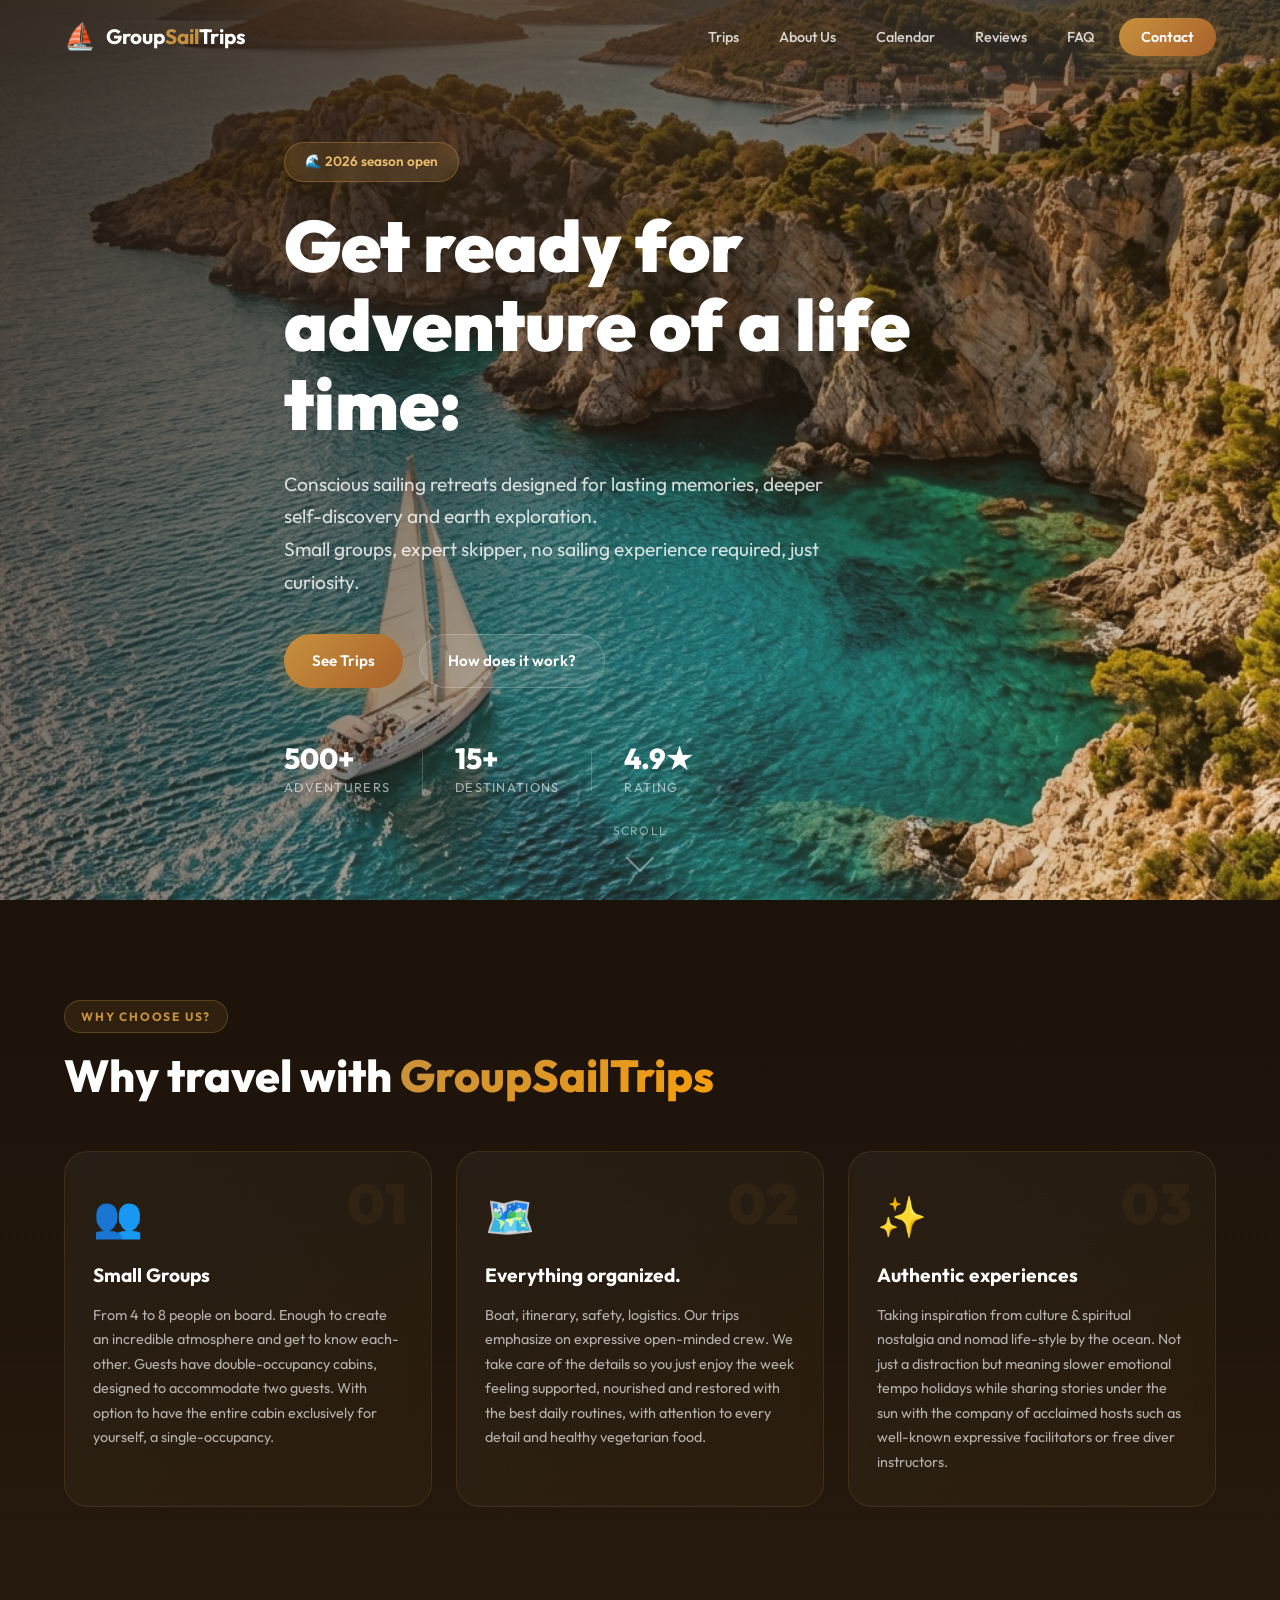
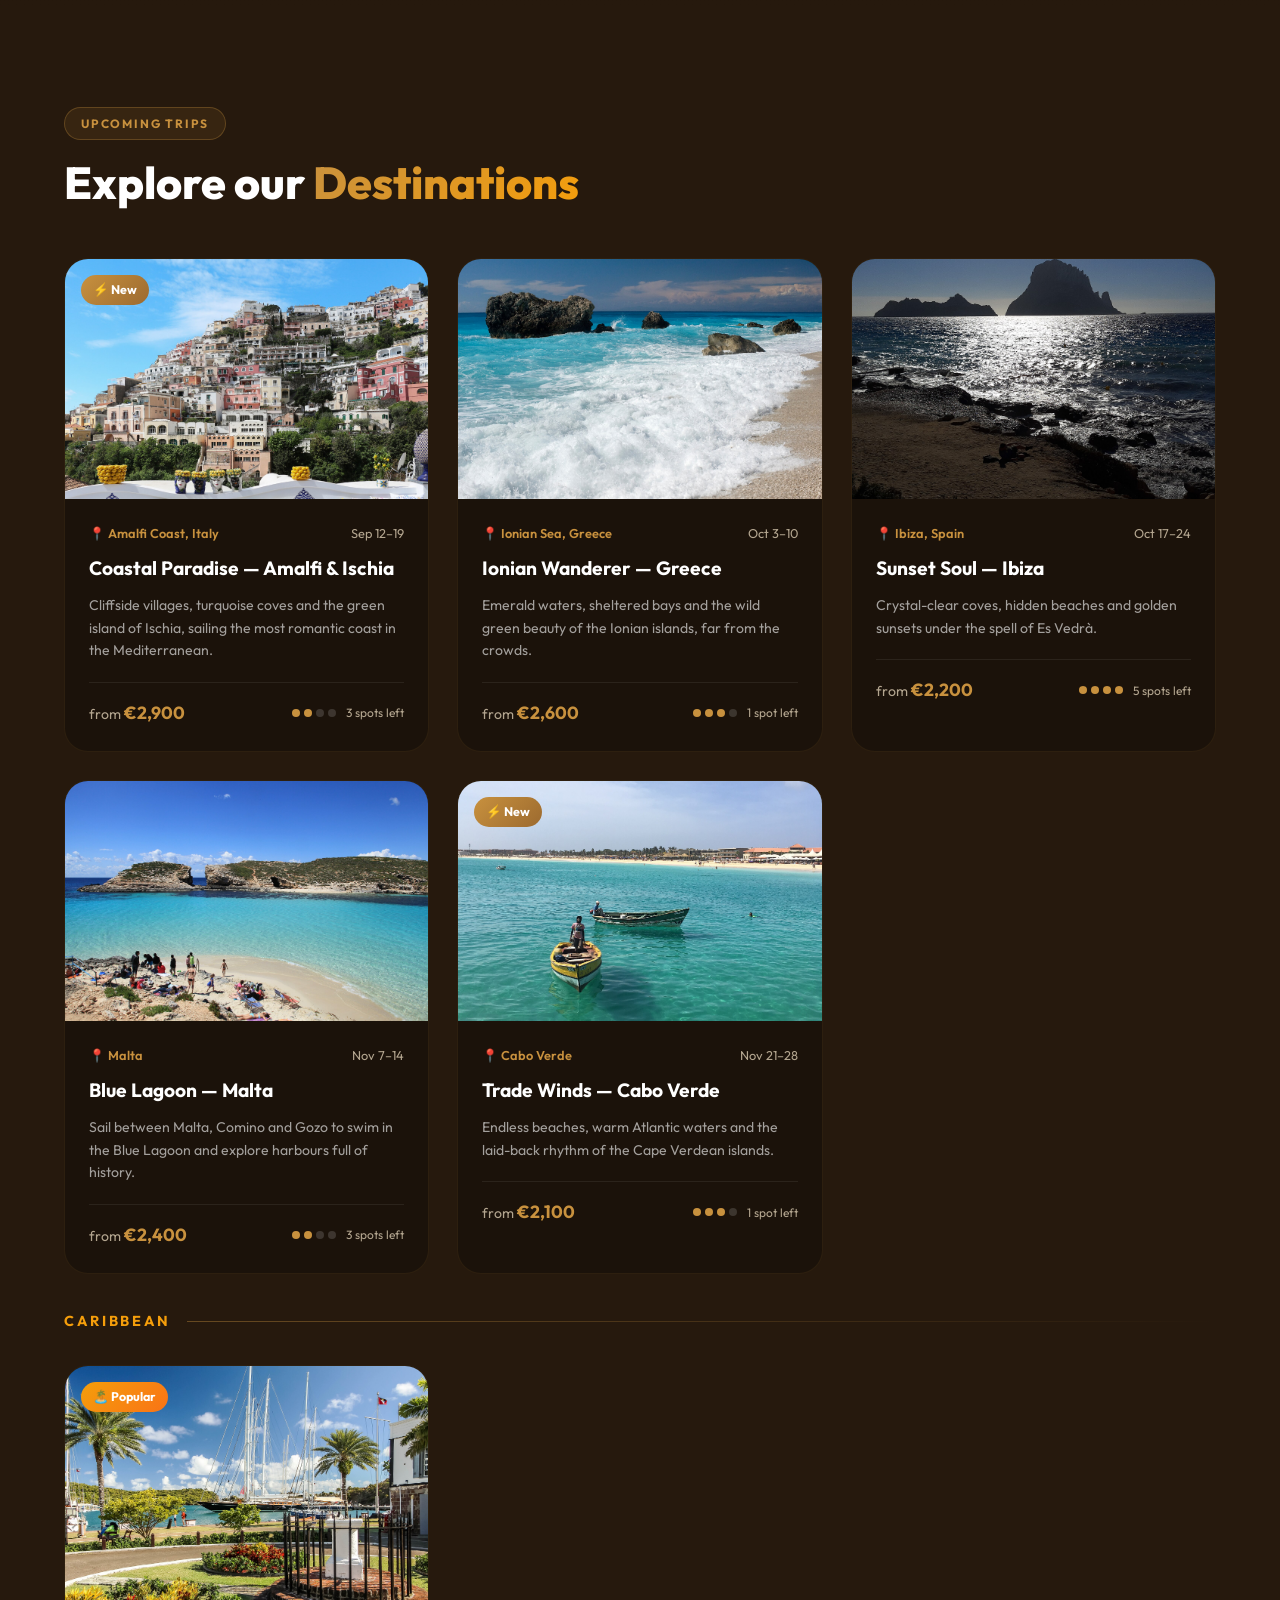
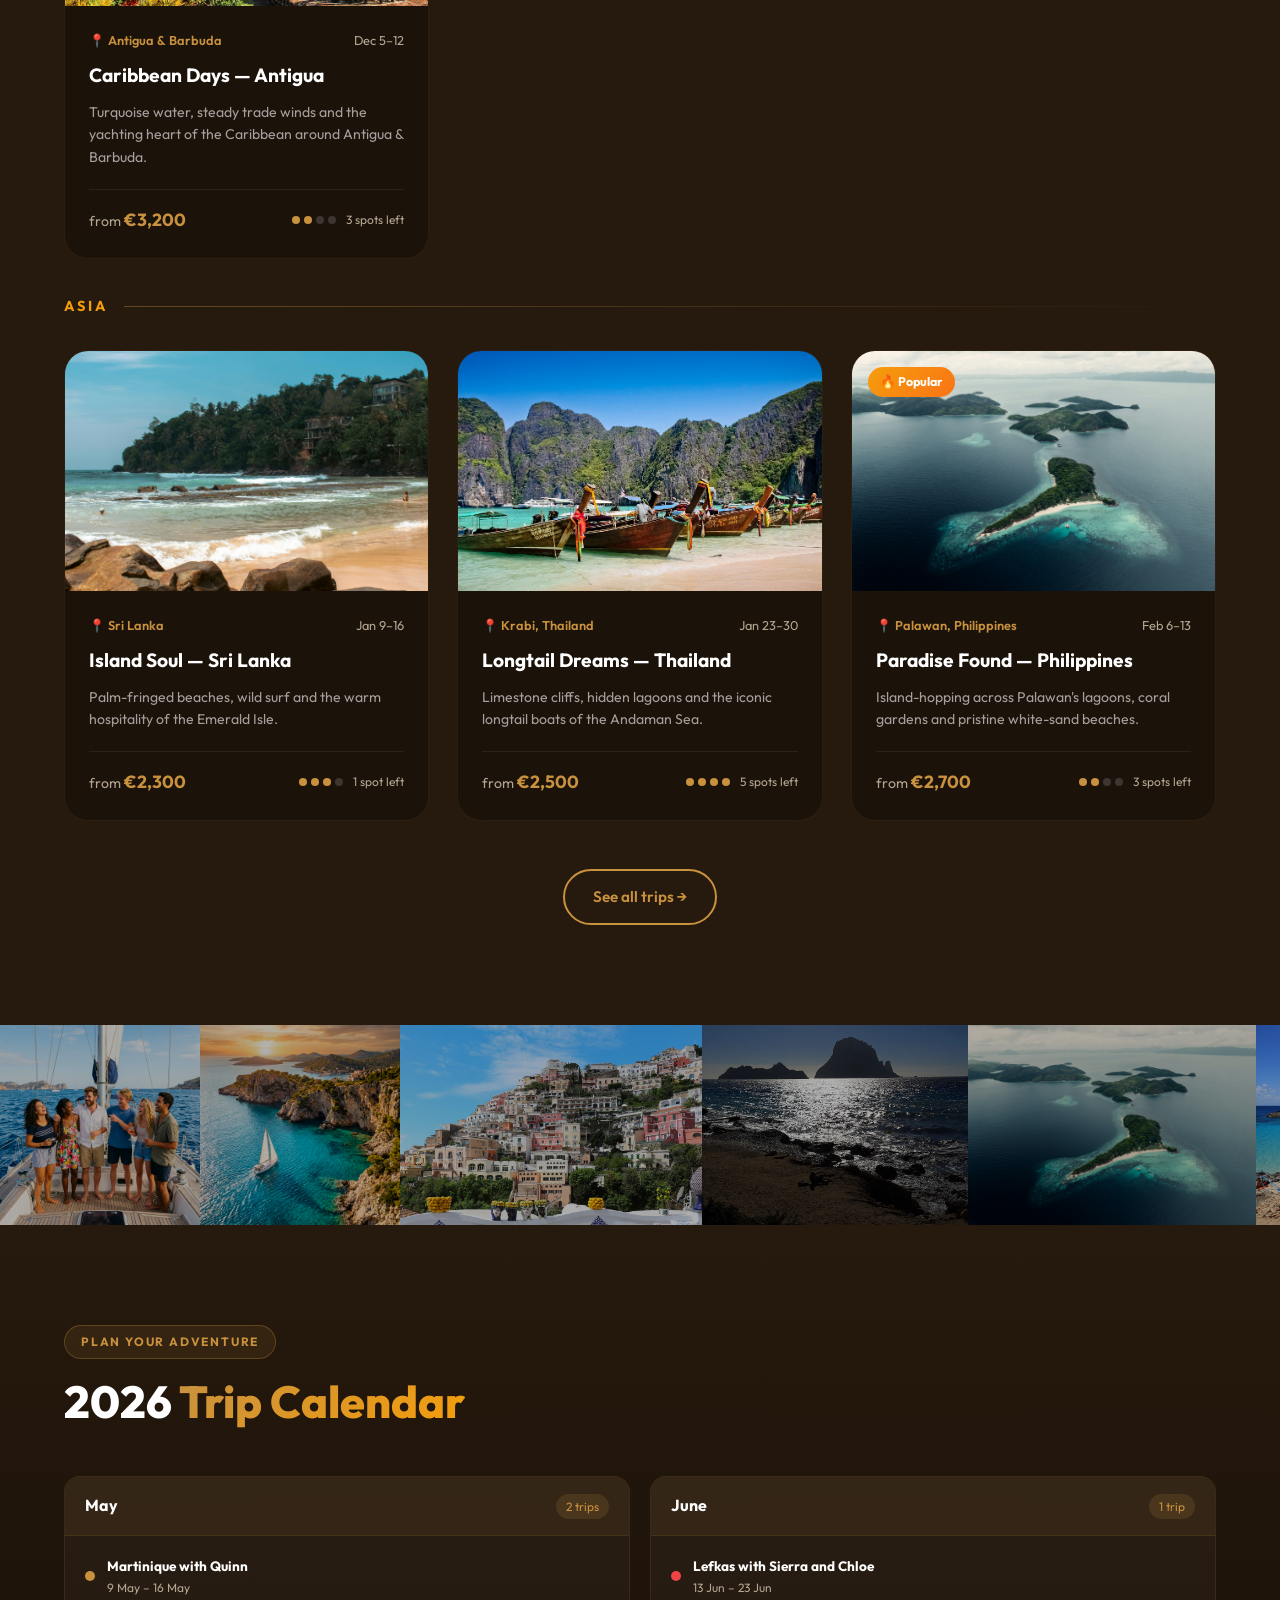
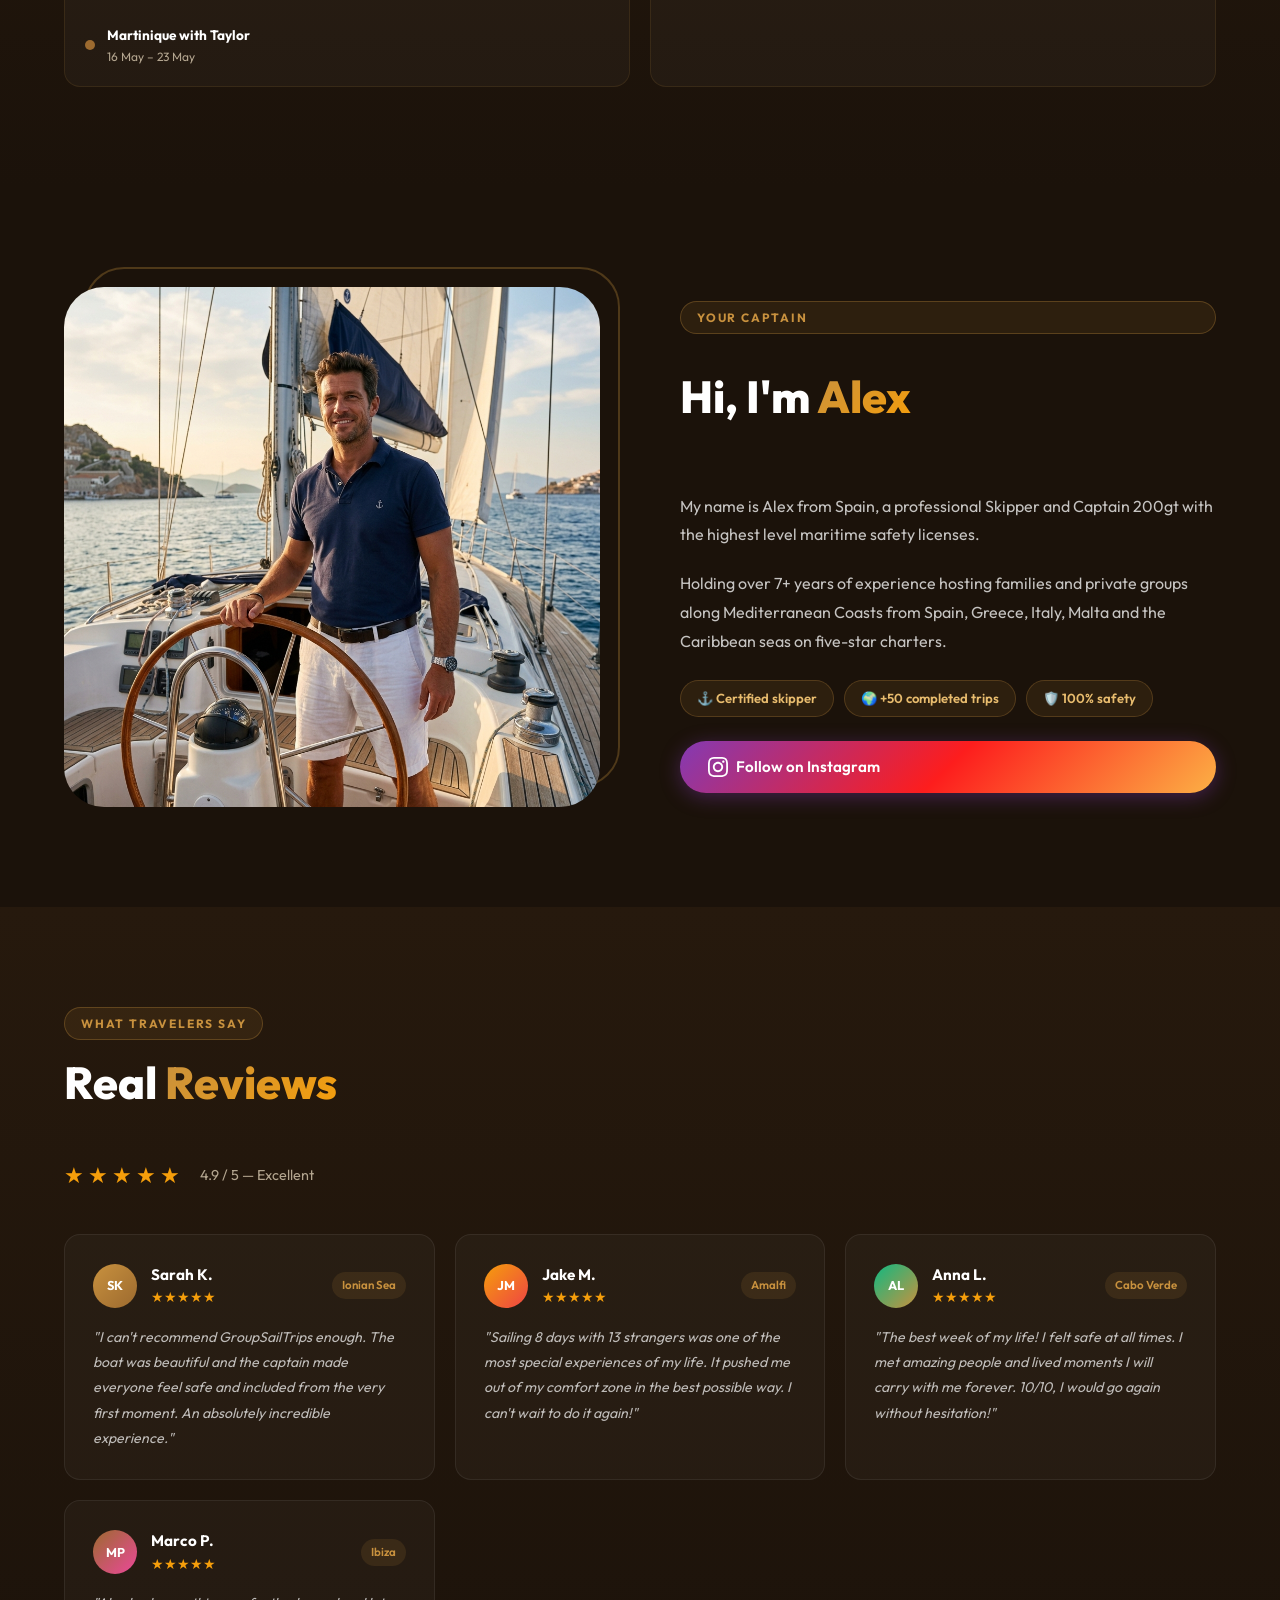
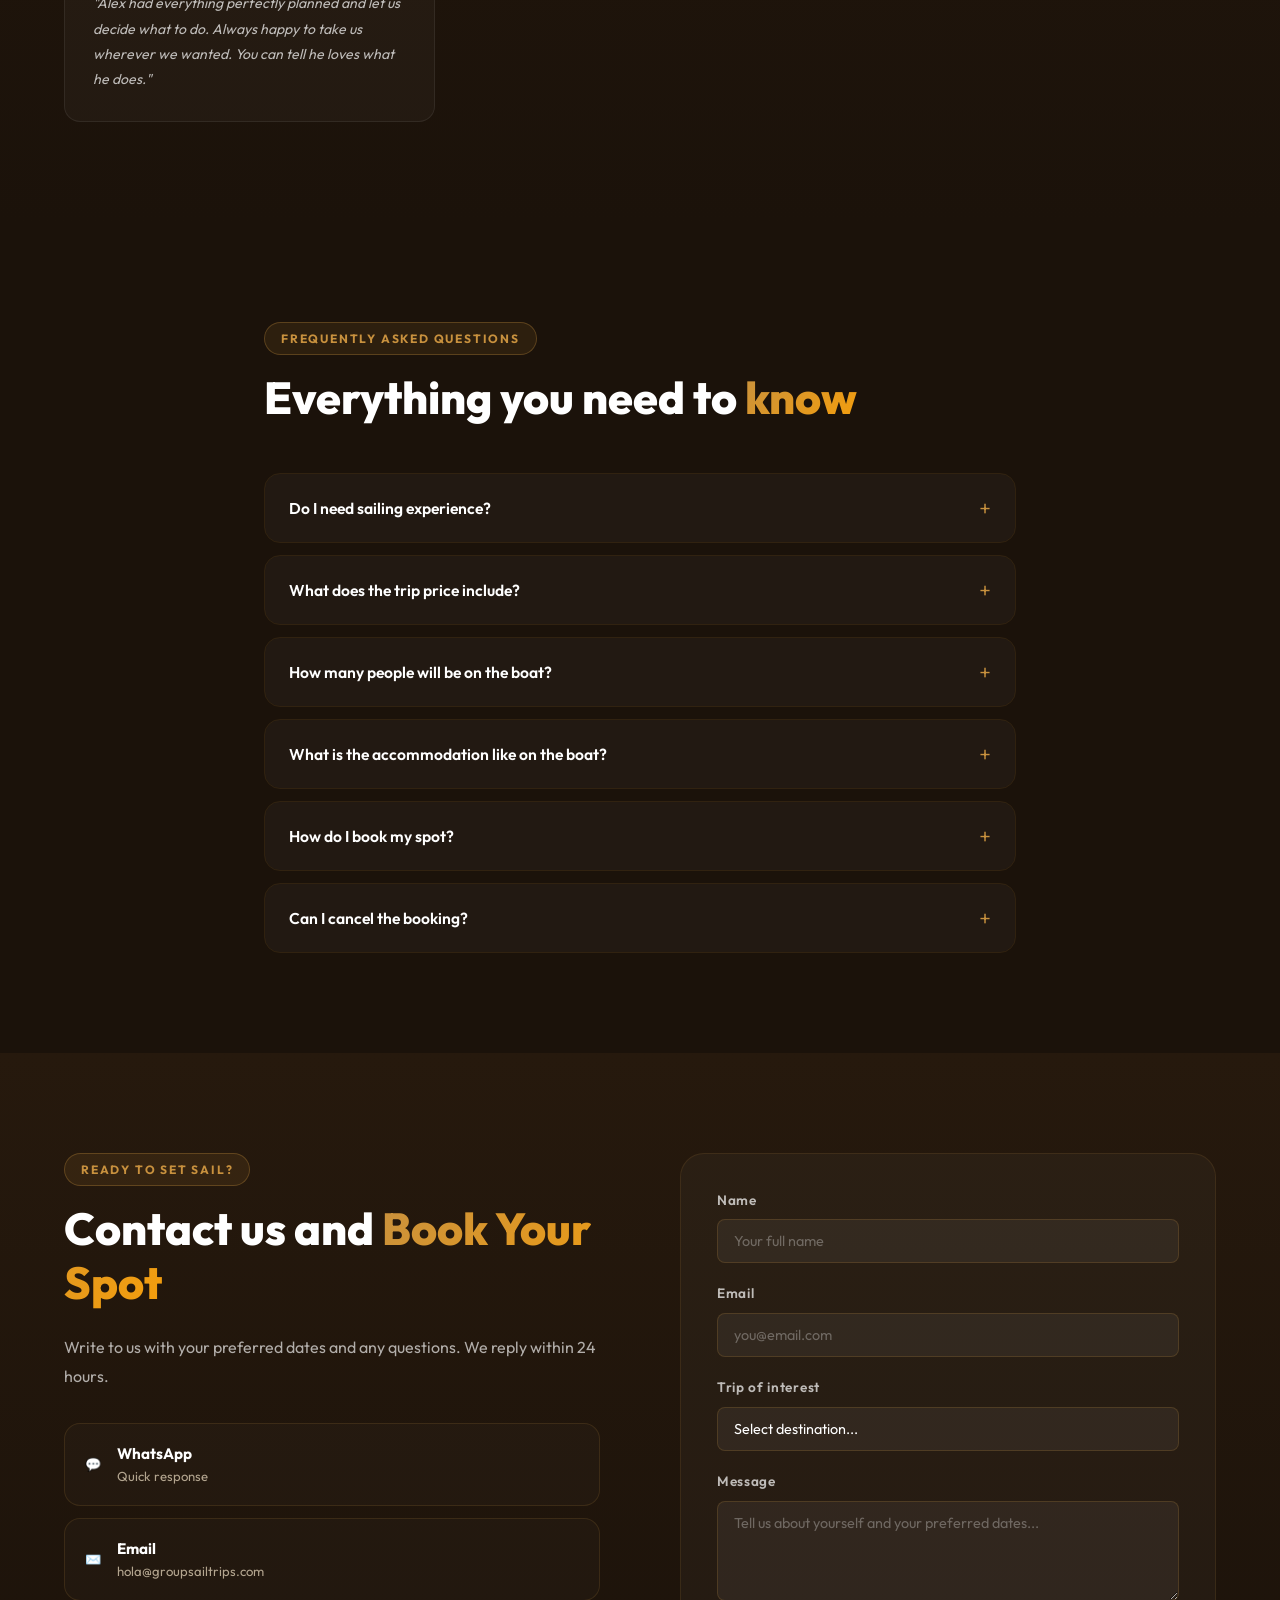
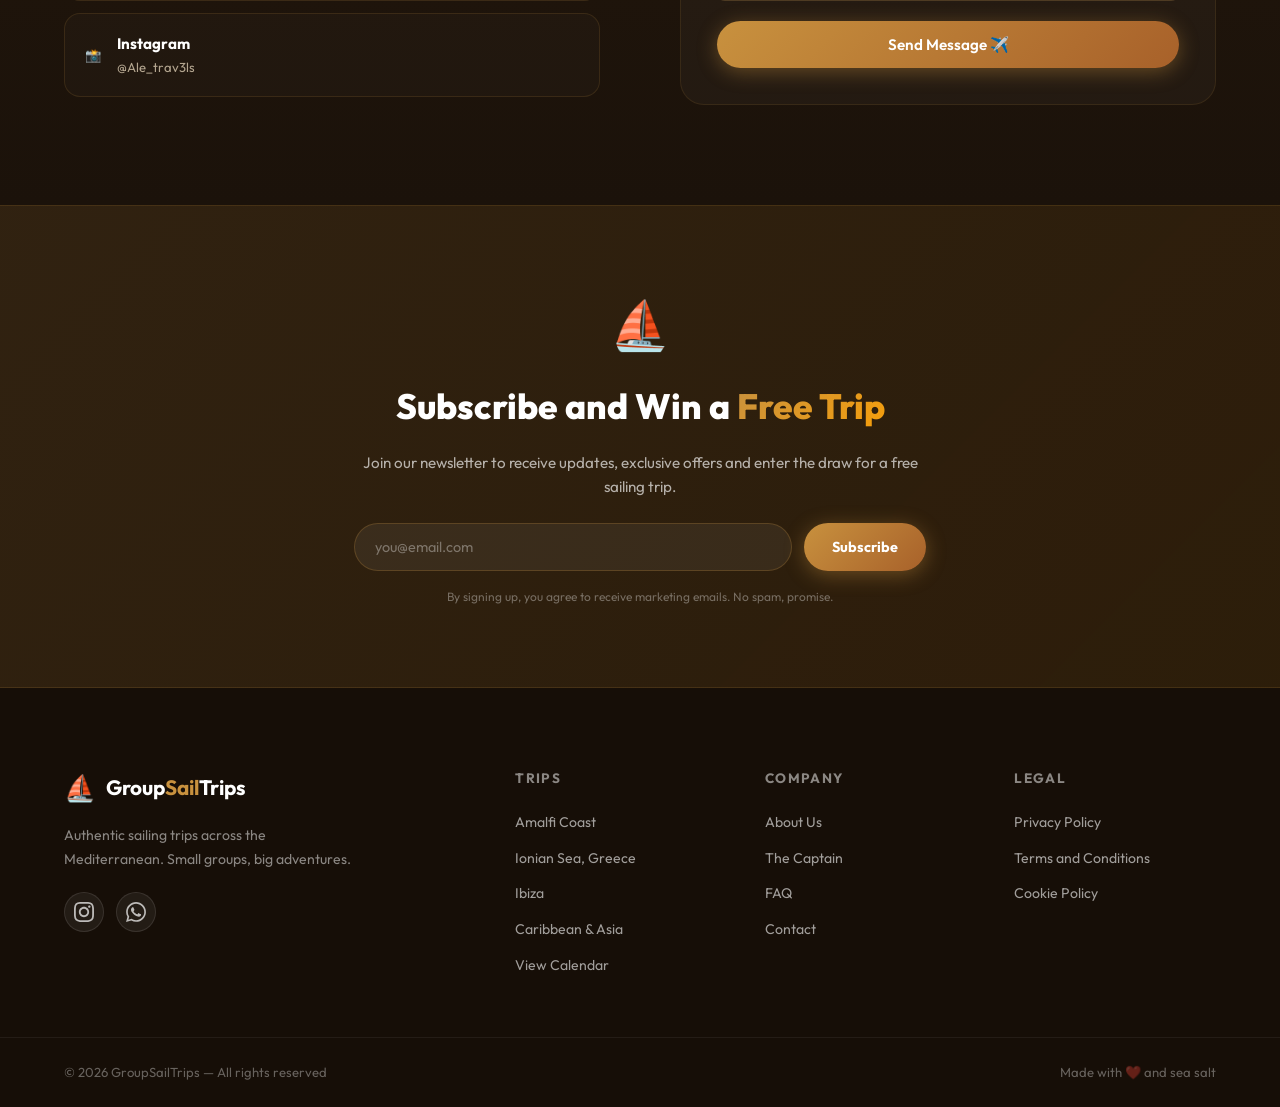
==== index.html @ c5bd8f36 "Mejoras responsive para movil y links de Instagram" ====
<!DOCTYPE html>
<html lang="en">
<head>
  <meta charset="UTF-8" />
  <meta name="viewport" content="width=device-width, initial-scale=1.0" />
  <title>GroupSailTrips — The Adventure of a Lifetime on a Sailboat</title>
  <meta name="description" content="Group sailing trips around the Mediterranean, the Caribbean and Asia. Small groups, authentic experiences, expert captain." />
  <link rel="preconnect" href="https://fonts.googleapis.com" />
  <link rel="preconnect" href="https://fonts.gstatic.com" crossorigin />
  <link href="https://fonts.googleapis.com/css2?family=Outfit:wght@300;400;500;600;700;800;900&family=Playfair+Display:ital,wght@0,400;0,700;1,400&display=swap" rel="stylesheet" />
  <link rel="stylesheet" href="styles.css" />
</head>
<body>

  <!-- =========== NAVBAR =========== -->
  <nav class="navbar" id="navbar">
    <div class="nav-container">
      <a href="#" class="nav-logo" id="nav-logo-link">
        <span class="logo-icon">⛵</span>
        <span class="logo-text">Group<strong>Sail</strong>Trips</span>
      </a>
      <ul class="nav-links" id="nav-links">
        <li><a href="#trips" class="nav-link">Trips</a></li>
        <li><a href="#about" class="nav-link">About Us</a></li>
        <li><a href="#calendar" class="nav-link">Calendar</a></li>
        <li><a href="#reviews" class="nav-link">Reviews</a></li>
        <li><a href="#faq" class="nav-link">FAQ</a></li>
        <li><a href="#contact" class="nav-cta">Contact</a></li>
      </ul>
      <button class="burger-btn" id="burger-btn" aria-label="Menu">
        <span></span><span></span><span></span>
      </button>
    </div>
  </nav>

  <!-- =========== HERO =========== -->
  <section class="hero" id="hero">
    <div class="hero-bg">
      <img src="images/hero_sailing.png" alt="Sailboat in the Mediterranean" class="hero-img" id="hero-img" />
      <div class="hero-overlay"></div>
    </div>
    <div class="hero-content">
      <div class="hero-badge">🌊 2026 season open</div>
      <h1 class="hero-title">
        Get ready for adventure of a life time:
      </h1>
      <p class="hero-subtitle">Conscious sailing retreats designed for lasting memories, deeper self-discovery and earth exploration.
        <br/>
        Small groups, expert skipper, no sailing experience required, just curiosity.</p>
      <div class="hero-actions">
        <a href="#trips" class="btn btn-primary" id="hero-cta-trips">See Trips</a>
        <a href="#about" class="btn btn-ghost" id="hero-cta-about">How does it work?</a>
      </div>
      <div class="hero-stats">
        <div class="hero-stat">
          <span class="stat-number">500+</span>
          <span class="stat-label">Adventurers</span>
        </div>
        <div class="hero-stat-divider"></div>
        <div class="hero-stat">
          <span class="stat-number">15+</span>
          <span class="stat-label">Destinations</span>
        </div>
        <div class="hero-stat-divider"></div>
        <div class="hero-stat">
          <span class="stat-number">4.9★</span>
          <span class="stat-label">Rating</span>
        </div>
      </div>
    </div>
    <div class="hero-scroll-hint">
      <span>Scroll</span>
      <div class="scroll-arrow"></div>
    </div>
  </section>

  <!-- =========== WHY US =========== -->
  <section class="why-us" id="about">
    <div class="container">
      <div class="section-label">Why choose us?</div>
      <h2 class="section-title">Why travel with <span class="highlight">GroupSailTrips</span></h2>
      <div class="features-grid">
        <div class="feature-card" id="feature-small-groups">
          <div class="feature-icon">👥</div>
          <div class="feature-number">01</div>
          <h3 class="feature-title">Small Groups</h3>
          <p class="feature-desc">From 4 to 8 people on board. Enough to create an incredible atmosphere and get to know each-other. Guests have double-occupancy cabins, designed to accommodate two guests. With option to have the entire cabin exclusively for yourself, a single-occupancy.</p>
        </div>
        <div class="feature-card" id="feature-organized">
          <div class="feature-icon">🗺️</div>
          <div class="feature-number">02</div>
          <h3 class="feature-title">Everything organized.</h3>
          <p class="feature-desc">Boat, itinerary, safety, logistics. Our trips emphasize on expressive open-minded crew. We take care of the details so you just enjoy the week feeling supported, nourished and restored with the best daily routines, with attention to every detail and healthy vegetarian food.</p>
        </div>
        <div class="feature-card" id="feature-authentic">
          <div class="feature-icon">✨</div>
          <div class="feature-number">03</div>
          <h3 class="feature-title">Authentic experiences</h3>
          <p class="feature-desc">Taking inspiration from culture &amp; spiritual nostalgia and nomad life-style by the ocean. Not just a distraction but meaning slower emotional tempo holidays while sharing stories under the sun with the company of acclaimed hosts such as well-known expressive facilitators or free diver instructors.</p>
        </div>
      </div>
    </div>
  </section>

  <!-- =========== TRIPS =========== -->
  <section class="trips-section" id="trips">
    <div class="container">
      <div class="section-label">Upcoming Trips</div>
      <h2 class="section-title">Explore our <span class="highlight">Destinations</span></h2>
      <div class="trips-grid">

        <div class="trip-card" id="trip-amalfi">
          <div class="trip-card-img-wrap">
            <img src="images/amalfi.png" alt="Amalfi Coast, Italy" class="trip-card-img" />
            <div class="trip-badge badge-new">⚡ New</div>
            <div class="trip-overlay">
              <a href="#contact" class="btn btn-primary btn-sm">Book</a>
            </div>
          </div>
          <div class="trip-card-body">
            <div class="trip-meta">
              <span class="trip-location">📍 Amalfi Coast, Italy</span>
              <span class="trip-date">Sep 12–19</span>
            </div>
            <h3 class="trip-title">Coastal Paradise — Amalfi &amp; Ischia</h3>
            <p class="trip-desc">Cliffside villages, turquoise coves and the green island of Ischia, sailing the most romantic coast in the Mediterranean.</p>
            <div class="trip-footer">
              <span class="trip-price">from <strong>€2,900</strong></span>
              <div class="trip-spots">
                <span class="spots-dot"></span>
                <span class="spots-dot"></span>
                <span class="spots-dot empty"></span>
                <span class="spots-dot empty"></span>
                <span class="spots-text">3 spots left</span>
              </div>
            </div>
          </div>
        </div>

        <div class="trip-card" id="trip-ionian">
          <div class="trip-card-img-wrap">
            <img src="images/ionian.png" alt="Ionian Sea, Greece" class="trip-card-img" />
            <div class="trip-overlay">
              <a href="#contact" class="btn btn-primary btn-sm">Book</a>
            </div>
          </div>
          <div class="trip-card-body">
            <div class="trip-meta">
              <span class="trip-location">📍 Ionian Sea, Greece</span>
              <span class="trip-date">Oct 3–10</span>
            </div>
            <h3 class="trip-title">Ionian Wanderer — Greece</h3>
            <p class="trip-desc">Emerald waters, sheltered bays and the wild green beauty of the Ionian islands, far from the crowds.</p>
            <div class="trip-footer">
              <span class="trip-price">from <strong>€2,600</strong></span>
              <div class="trip-spots">
                <span class="spots-dot"></span>
                <span class="spots-dot"></span>
                <span class="spots-dot"></span>
                <span class="spots-dot empty"></span>
                <span class="spots-text">1 spot left</span>
              </div>
            </div>
          </div>
        </div>

        <div class="trip-card" id="trip-ibiza">
          <div class="trip-card-img-wrap">
            <img src="images/ibiza.png" alt="Ibiza, Spain" class="trip-card-img" />
            <div class="trip-overlay">
              <a href="#contact" class="btn btn-primary btn-sm">Book</a>
            </div>
          </div>
          <div class="trip-card-body">
            <div class="trip-meta">
              <span class="trip-location">📍 Ibiza, Spain</span>
              <span class="trip-date">Oct 17–24</span>
            </div>
            <h3 class="trip-title">Sunset Soul — Ibiza</h3>
            <p class="trip-desc">Crystal-clear coves, hidden beaches and golden sunsets under the spell of Es Vedrà.</p>
            <div class="trip-footer">
              <span class="trip-price">from <strong>€2,200</strong></span>
              <div class="trip-spots">
                <span class="spots-dot"></span>
                <span class="spots-dot"></span>
                <span class="spots-dot"></span>
                <span class="spots-dot"></span>
                <span class="spots-text">5 spots left</span>
              </div>
            </div>
          </div>
        </div>

        <div class="trip-card" id="trip-malta">
          <div class="trip-card-img-wrap">
            <img src="images/malta.png" alt="Malta" class="trip-card-img" />
            <div class="trip-overlay">
              <a href="#contact" class="btn btn-primary btn-sm">Book</a>
            </div>
          </div>
          <div class="trip-card-body">
            <div class="trip-meta">
              <span class="trip-location">📍 Malta</span>
              <span class="trip-date">Nov 7–14</span>
            </div>
            <h3 class="trip-title">Blue Lagoon — Malta</h3>
            <p class="trip-desc">Sail between Malta, Comino and Gozo to swim in the Blue Lagoon and explore harbours full of history.</p>
            <div class="trip-footer">
              <span class="trip-price">from <strong>€2,400</strong></span>
              <div class="trip-spots">
                <span class="spots-dot"></span>
                <span class="spots-dot"></span>
                <span class="spots-dot empty"></span>
                <span class="spots-dot empty"></span>
                <span class="spots-text">3 spots left</span>
              </div>
            </div>
          </div>
        </div>

        <div class="trip-card" id="trip-caboverde">
          <div class="trip-card-img-wrap">
            <img src="images/caboverde.png" alt="Cabo Verde" class="trip-card-img" />
            <div class="trip-badge badge-new">⚡ New</div>
            <div class="trip-overlay">
              <a href="#contact" class="btn btn-primary btn-sm">Book</a>
            </div>
          </div>
          <div class="trip-card-body">
            <div class="trip-meta">
              <span class="trip-location">📍 Cabo Verde</span>
              <span class="trip-date">Nov 21–28</span>
            </div>
            <h3 class="trip-title">Trade Winds — Cabo Verde</h3>
            <p class="trip-desc">Endless beaches, warm Atlantic waters and the laid-back rhythm of the Cape Verdean islands.</p>
            <div class="trip-footer">
              <span class="trip-price">from <strong>€2,100</strong></span>
              <div class="trip-spots">
                <span class="spots-dot"></span>
                <span class="spots-dot"></span>
                <span class="spots-dot"></span>
                <span class="spots-dot empty"></span>
                <span class="spots-text">1 spot left</span>
              </div>
            </div>
          </div>
        </div>

        <div class="trips-group-title">Caribbean</div>

        <div class="trip-card" id="trip-antigua">
          <div class="trip-card-img-wrap">
            <img src="images/antigua.png" alt="Antigua & Barbuda, Caribbean" class="trip-card-img" />
            <div class="trip-badge">🏝️ Popular</div>
            <div class="trip-overlay">
              <a href="#contact" class="btn btn-primary btn-sm">Book</a>
            </div>
          </div>
          <div class="trip-card-body">
            <div class="trip-meta">
              <span class="trip-location">📍 Antigua &amp; Barbuda</span>
              <span class="trip-date">Dec 5–12</span>
            </div>
            <h3 class="trip-title">Caribbean Days — Antigua</h3>
            <p class="trip-desc">Turquoise water, steady trade winds and the yachting heart of the Caribbean around Antigua &amp; Barbuda.</p>
            <div class="trip-footer">
              <span class="trip-price">from <strong>€3,200</strong></span>
              <div class="trip-spots">
                <span class="spots-dot"></span>
                <span class="spots-dot"></span>
                <span class="spots-dot empty"></span>
                <span class="spots-dot empty"></span>
                <span class="spots-text">3 spots left</span>
              </div>
            </div>
          </div>
        </div>

        <div class="trips-group-title">Asia</div>

        <div class="trip-card" id="trip-srilanka">
          <div class="trip-card-img-wrap">
            <img src="images/srilanka.png" alt="Sri Lanka" class="trip-card-img" />
            <div class="trip-overlay">
              <a href="#contact" class="btn btn-primary btn-sm">Book</a>
            </div>
          </div>
          <div class="trip-card-body">
            <div class="trip-meta">
              <span class="trip-location">📍 Sri Lanka</span>
              <span class="trip-date">Jan 9–16</span>
            </div>
            <h3 class="trip-title">Island Soul — Sri Lanka</h3>
            <p class="trip-desc">Palm-fringed beaches, wild surf and the warm hospitality of the Emerald Isle.</p>
            <div class="trip-footer">
              <span class="trip-price">from <strong>€2,300</strong></span>
              <div class="trip-spots">
                <span class="spots-dot"></span>
                <span class="spots-dot"></span>
                <span class="spots-dot"></span>
                <span class="spots-dot empty"></span>
                <span class="spots-text">1 spot left</span>
              </div>
            </div>
          </div>
        </div>

        <div class="trip-card" id="trip-thailand">
          <div class="trip-card-img-wrap">
            <img src="images/thailand.png" alt="Krabi, Thailand" class="trip-card-img" />
            <div class="trip-overlay">
              <a href="#contact" class="btn btn-primary btn-sm">Book</a>
            </div>
          </div>
          <div class="trip-card-body">
            <div class="trip-meta">
              <span class="trip-location">📍 Krabi, Thailand</span>
              <span class="trip-date">Jan 23–30</span>
            </div>
            <h3 class="trip-title">Longtail Dreams — Thailand</h3>
            <p class="trip-desc">Limestone cliffs, hidden lagoons and the iconic longtail boats of the Andaman Sea.</p>
            <div class="trip-footer">
              <span class="trip-price">from <strong>€2,500</strong></span>
              <div class="trip-spots">
                <span class="spots-dot"></span>
                <span class="spots-dot"></span>
                <span class="spots-dot"></span>
                <span class="spots-dot"></span>
                <span class="spots-text">5 spots left</span>
              </div>
            </div>
          </div>
        </div>

        <div class="trip-card" id="trip-philippines">
          <div class="trip-card-img-wrap">
            <img src="images/philippines.png" alt="Palawan, Philippines" class="trip-card-img" />
            <div class="trip-badge">🔥 Popular</div>
            <div class="trip-overlay">
              <a href="#contact" class="btn btn-primary btn-sm">Book</a>
            </div>
          </div>
          <div class="trip-card-body">
            <div class="trip-meta">
              <span class="trip-location">📍 Palawan, Philippines</span>
              <span class="trip-date">Feb 6–13</span>
            </div>
            <h3 class="trip-title">Paradise Found — Philippines</h3>
            <p class="trip-desc">Island-hopping across Palawan's lagoons, coral gardens and pristine white-sand beaches.</p>
            <div class="trip-footer">
              <span class="trip-price">from <strong>€2,700</strong></span>
              <div class="trip-spots">
                <span class="spots-dot"></span>
                <span class="spots-dot"></span>
                <span class="spots-dot empty"></span>
                <span class="spots-dot empty"></span>
                <span class="spots-text">3 spots left</span>
              </div>
            </div>
          </div>
        </div>

      </div>
      <div class="trips-cta">
        <a href="#calendar" class="btn btn-outline" id="view-all-trips">See all trips →</a>
      </div>
    </div>
  </section>

  <!-- =========== GALLERY STRIP =========== -->
  <div class="gallery-strip">
    <img src="images/group_sailboat.png" alt="Group on a sailboat" />
    <img src="images/hero_sailing.png" alt="Mediterranean sailboat" />
    <img src="images/amalfi.png" alt="Amalfi Coast" />
    <img src="images/ibiza.png" alt="Ibiza" />
    <img src="images/philippines.png" alt="Philippines" />
    <img src="images/malta.png" alt="Malta" />
  </div>

  <!-- =========== CALENDAR =========== -->
  <section class="calendar-section" id="calendar">
    <div class="container">
      <div class="section-label">Plan your adventure</div>
      <h2 class="section-title">2026 <span class="highlight">Trip Calendar</span></h2>
      <div class="calendar-grid">
        <div class="cal-month" id="cal-may">
          <div class="cal-month-header">
            <span class="cal-month-name">May</span>
            <span class="cal-month-count">2 trips</span>
          </div>
          <div class="cal-trips">
            <a href="#contact" class="cal-trip" id="cal-trip-1">
              <span class="cal-dot" style="background:#c8913e"></span>
              <div><strong>Martinique with Quinn</strong><span>9 May – 16 May</span></div>
              <span class="cal-arrow">→</span>
            </a>
            <a href="#contact" class="cal-trip" id="cal-trip-2">
              <span class="cal-dot" style="background:#9c6a2f"></span>
              <div><strong>Martinique with Taylor</strong><span>16 May – 23 May</span></div>
              <span class="cal-arrow">→</span>
            </a>
          </div>
        </div>
        <div class="cal-month" id="cal-june">
          <div class="cal-month-header">
            <span class="cal-month-name">June</span>
            <span class="cal-month-count">1 trip</span>
          </div>
          <div class="cal-trips">
            <a href="#contact" class="cal-trip" id="cal-trip-5">
              <span class="cal-dot" style="background:#ef4444"></span>
              <div><strong>Lefkas with Sierra and Chloe</strong><span>13 Jun – 23 Jun</span></div>
              <span class="cal-arrow">→</span>
            </a>
          </div>
        </div>
      </div>
    </div>
  </section>

  <!-- =========== ABOUT CAPTAIN =========== -->
  <section class="captain-section" id="captain">
    <div class="container">
      <div class="captain-grid">
        <div class="captain-img-wrap">
          <img src="images/captain_photo.png" alt="GroupSailTrips captain" class="captain-img" id="captain-img" />
          <div class="captain-img-decoration"></div>
        </div>
        <div class="captain-content">
          <div class="section-label">Your Captain</div>
          <h2 class="section-title">Hi, I'm <span class="highlight">Alex</span></h2>
          <p class="captain-bio">My name is Alex from Spain, a professional Skipper and Captain 200gt with the highest level maritime safety licenses.</p>
          <p class="captain-bio">Holding over 7+ years of experience hosting families and private groups along Mediterranean Coasts from Spain, Greece, Italy, Malta and the Caribbean seas on five-star charters.</p>
          <div class="captain-badges">
            <span class="badge">⚓ Certified skipper</span>
            <span class="badge">🌍 +50 completed trips</span>
            <span class="badge">🛡️ 100% safety</span>
          </div>
          <a href="https://www.instagram.com/Ale.trav3ls" target="_blank" class="btn btn-social" id="captain-instagram">
            <svg width="20" height="20" viewBox="0 0 24 24" fill="currentColor"><path d="M12 2.163c3.204 0 3.584.012 4.85.07 3.252.148 4.771 1.691 4.919 4.919.058 1.265.069 1.645.069 4.849 0 3.205-.012 3.584-.069 4.849-.149 3.225-1.664 4.771-4.919 4.919-1.266.058-1.644.07-4.85.07-3.204 0-3.584-.012-4.849-.07-3.26-.149-4.771-1.699-4.919-4.92-.058-1.265-.07-1.644-.07-4.849 0-3.204.013-3.583.07-4.849.149-3.227 1.664-4.771 4.919-4.919 1.266-.057 1.645-.069 4.849-.069zm0-2.163c-3.259 0-3.667.014-4.947.072-4.358.2-6.78 2.618-6.98 6.98-.059 1.281-.073 1.689-.073 4.948 0 3.259.014 3.668.072 4.948.2 4.358 2.618 6.78 6.98 6.98 1.281.058 1.689.072 4.948.072 3.259 0 3.668-.014 4.948-.072 4.354-.2 6.782-2.618 6.979-6.98.059-1.28.073-1.689.073-4.948 0-3.259-.014-3.667-.072-4.947-.196-4.354-2.617-6.78-6.979-6.98-1.281-.059-1.69-.073-4.949-.073zm0 5.838c-3.403 0-6.162 2.759-6.162 6.162s2.759 6.163 6.162 6.163 6.162-2.759 6.162-6.163c0-3.403-2.759-6.162-6.162-6.162zm0 10.162c-2.209 0-4-1.79-4-4 0-2.209 1.791-4 4-4s4 1.791 4 4c0 2.21-1.791 4-4 4zm6.406-11.845c-.796 0-1.441.645-1.441 1.44s.645 1.44 1.441 1.44c.795 0 1.439-.645 1.439-1.44s-.644-1.44-1.439-1.44z"/></svg>
            Follow on Instagram
          </a>
        </div>
      </div>
    </div>
  </section>

  <!-- =========== REVIEWS =========== -->
  <section class="reviews-section" id="reviews">
    <div class="container">
      <div class="section-label">What travelers say</div>
      <h2 class="section-title">Real <span class="highlight">Reviews</span></h2>
      <div class="reviews-stars-bar">
        <span class="reviews-stars">★★★★★</span>
        <span class="reviews-avg">4.9 / 5 — Excellent</span>
      </div>
      <div class="reviews-grid">
        <div class="review-card" id="review-1">
          <div class="review-header">
            <div class="review-avatar" style="background: linear-gradient(135deg,#c8913e,#9c6a2f)">SK</div>
            <div>
              <div class="review-name">Sarah K.</div>
              <div class="review-stars">★★★★★</div>
            </div>
            <div class="review-trip-tag">Ionian Sea</div>
          </div>
          <p class="review-text">"I can't recommend GroupSailTrips enough. The boat was beautiful and the captain made everyone feel safe and included from the very first moment. An absolutely incredible experience."</p>
        </div>
        <div class="review-card" id="review-2">
          <div class="review-header">
            <div class="review-avatar" style="background: linear-gradient(135deg,#f59e0b,#ef4444)">JM</div>
            <div>
              <div class="review-name">Jake M.</div>
              <div class="review-stars">★★★★★</div>
            </div>
            <div class="review-trip-tag">Amalfi</div>
          </div>
          <p class="review-text">"Sailing 8 days with 13 strangers was one of the most special experiences of my life. It pushed me out of my comfort zone in the best possible way. I can't wait to do it again!"</p>
        </div>
        <div class="review-card" id="review-3">
          <div class="review-header">
            <div class="review-avatar" style="background: linear-gradient(135deg,#10b981,#c8913e)">AL</div>
            <div>
              <div class="review-name">Anna L.</div>
              <div class="review-stars">★★★★★</div>
            </div>
            <div class="review-trip-tag">Cabo Verde</div>
          </div>
          <p class="review-text">"The best week of my life! I felt safe at all times. I met amazing people and lived moments I will carry with me forever. 10/10, I would go again without hesitation!"</p>
        </div>
        <div class="review-card" id="review-4">
          <div class="review-header">
            <div class="review-avatar" style="background: linear-gradient(135deg,#9c6a2f,#ec4899)">MP</div>
            <div>
              <div class="review-name">Marco P.</div>
              <div class="review-stars">★★★★★</div>
            </div>
            <div class="review-trip-tag">Ibiza</div>
          </div>
          <p class="review-text">"Alex had everything perfectly planned and let us decide what to do. Always happy to take us wherever we wanted. You can tell he loves what he does."</p>
        </div>
      </div>
    </div>
  </section>

  <!-- =========== FAQ =========== -->
  <section class="faq-section" id="faq">
    <div class="container faq-container">
      <div class="section-label">Frequently Asked Questions</div>
      <h2 class="section-title">Everything you need to <span class="highlight">know</span></h2>
      <div class="faq-list">
        <div class="faq-item" id="faq-1">
          <button class="faq-question" aria-expanded="false">
            Do I need sailing experience?
            <span class="faq-icon">+</span>
          </button>
          <div class="faq-answer">
            <p>No, not at all. Our trips are designed to be enjoyed by anyone, regardless of experience. The captain takes care of everything. If you want to learn how to sail, we'd be happy to teach you!</p>
          </div>
        </div>
        <div class="faq-item" id="faq-2">
          <button class="faq-question" aria-expanded="false">
            What does the trip price include?
            <span class="faq-icon">+</span>
          </button>
          <div class="faq-answer">
            <p>The price includes accommodation on the boat (cabin), boat expenses (fuel, moorings, fees), and the captain's guidance. It doesn't include flights, meals or optional activities on land. We send you a full list when you book.</p>
          </div>
        </div>
        <div class="faq-item" id="faq-3">
          <button class="faq-question" aria-expanded="false">
            How many people will be on the boat?
            <span class="faq-icon">+</span>
          </button>
          <div class="faq-answer">
            <p>We work with groups of between 6 and 12 people. Enough to create a dynamic and fun atmosphere, but small enough that everyone really gets to know each other.</p>
          </div>
        </div>
        <div class="faq-item" id="faq-4">
          <button class="faq-question" aria-expanded="false">
            What is the accommodation like on the boat?
            <span class="faq-icon">+</span>
          </button>
          <div class="faq-answer">
            <p>The sailboats feature double or single cabins with comfortable beds, a bathroom on board, a fully equipped kitchen and plenty of deck space to relax. It's a different way to sleep, but very special!</p>
          </div>
        </div>
        <div class="faq-item" id="faq-5">
          <button class="faq-question" aria-expanded="false">
            How do I book my spot?
            <span class="faq-icon">+</span>
          </button>
          <div class="faq-answer">
            <p>It's very simple: write to us on WhatsApp or through the contact form, we confirm availability and send you the steps to complete the booking with a deposit. The rest is all adventure.</p>
          </div>
        </div>
        <div class="faq-item" id="faq-6">
          <button class="faq-question" aria-expanded="false">
            Can I cancel the booking?
            <span class="faq-icon">+</span>
          </button>
          <div class="faq-answer">
            <p>Yes, we have a flexible cancellation policy. The deposit is refundable if you cancel more than 60 days in advance. More info in our Terms and Conditions.</p>
          </div>
        </div>
      </div>
    </div>
  </section>

  <!-- =========== CONTACT =========== -->
  <section class="contact-section" id="contact">
    <div class="container">
      <div class="contact-grid">
        <div class="contact-left">
          <div class="section-label">Ready to set sail?</div>
          <h2 class="section-title">Contact us and <span class="highlight">Book Your Spot</span></h2>
          <p class="contact-desc">Write to us with your preferred dates and any questions. We reply within 24 hours.</p>
          <div class="contact-methods">
            <a href="https://wa.me/34600000000" class="contact-method" id="contact-whatsapp">
              <span class="contact-method-icon">💬</span>
              <div><strong>WhatsApp</strong><span>Quick response</span></div>
            </a>
            <a href="mailto:hola@groupsailtrips.com" class="contact-method" id="contact-email">
              <span class="contact-method-icon">✉️</span>
              <div><strong>Email</strong><span>hola@groupsailtrips.com</span></div>
            </a>
            <a href="https://www.instagram.com/Ale.trav3ls" class="contact-method" id="contact-instagram">
              <span class="contact-method-icon">📸</span>
              <div><strong>Instagram</strong><span>@Ale_trav3ls</span></div>
            </a>
          </div>
        </div>
        <div class="contact-right">
          <form class="contact-form" id="contact-form" onsubmit="handleFormSubmit(event)">
            <div class="form-group">
              <label for="form-name">Name</label>
              <input type="text" id="form-name" name="name" placeholder="Your full name" required />
            </div>
            <div class="form-group">
              <label for="form-email">Email</label>
              <input type="email" id="form-email" name="email" placeholder="you@email.com" required />
            </div>
            <div class="form-group">
              <label for="form-trip">Trip of interest</label>
              <select id="form-trip" name="trip">
                <option value="">Select destination...</option>
                <option value="amalfi">Coastal Paradise — Amalfi &amp; Ischia</option>
                <option value="ionian">Ionian Wanderer — Greece</option>
                <option value="ibiza">Sunset Soul — Ibiza</option>
                <option value="malta">Blue Lagoon — Malta</option>
                <option value="caboverde">Trade Winds — Cabo Verde</option>
                <option value="antigua">Caribbean Days — Antigua</option>
                <option value="srilanka">Island Soul — Sri Lanka</option>
                <option value="thailand">Longtail Dreams — Thailand</option>
                <option value="philippines">Paradise Found — Philippines</option>
                <option value="other">Other / Not decided yet</option>
              </select>
            </div>
            <div class="form-group">
              <label for="form-message">Message</label>
              <textarea id="form-message" name="message" placeholder="Tell us about yourself and your preferred dates..." rows="4"></textarea>
            </div>
            <button type="submit" class="btn btn-primary btn-full" id="form-submit">Send Message ✈️</button>
          </form>
          <div class="form-success" id="form-success" style="display:none">
            <div class="success-icon">✅</div>
            <h3>Message sent!</h3>
            <p>We'll get back to you within 24 hours. Get ready to set sail!</p>
          </div>
        </div>
      </div>
    </div>
  </section>

  <!-- =========== NEWSLETTER =========== -->
  <section class="newsletter-section" id="newsletter">
    <div class="container newsletter-container">
      <div class="newsletter-icon">⛵</div>
      <h2>Subscribe and Win a <span class="highlight">Free Trip</span></h2>
      <p>Join our newsletter to receive updates, exclusive offers and enter the draw for a free sailing trip.</p>
      <form class="newsletter-form" id="newsletter-form" onsubmit="handleNewsletter(event)">
        <input type="email" id="newsletter-email" placeholder="you@email.com" required />
        <button type="submit" id="newsletter-submit">Subscribe</button>
      </form>
      <div id="newsletter-success" class="newsletter-success" style="display:none">Thank you! You're on the list. Good luck! 🎉</div>
      <p class="newsletter-legal">By signing up, you agree to receive marketing emails. No spam, promise.</p>
    </div>
  </section>

  <!-- =========== FOOTER =========== -->
  <footer class="footer" id="footer">
    <div class="container footer-grid">
      <div class="footer-brand">
        <div class="nav-logo">
          <span class="logo-icon">⛵</span>
          <span class="logo-text">Group<strong>Sail</strong>Trips</span>
        </div>
        <p>Authentic sailing trips across the Mediterranean. Small groups, big adventures.</p>
        <div class="footer-social">
          <a href="https://www.instagram.com/Ale.trav3ls" class="social-link" id="footer-instagram" aria-label="Instagram">
            <svg width="20" height="20" viewBox="0 0 24 24" fill="currentColor"><path d="M12 2.163c3.204 0 3.584.012 4.85.07 3.252.148 4.771 1.691 4.919 4.919.058 1.265.069 1.645.069 4.849 0 3.205-.012 3.584-.069 4.849-.149 3.225-1.664 4.771-4.919 4.919-1.266.058-1.644.07-4.85.07-3.204 0-3.584-.012-4.849-.07-3.26-.149-4.771-1.699-4.919-4.92-.058-1.265-.07-1.644-.07-4.849 0-3.204.013-3.583.07-4.849.149-3.227 1.664-4.771 4.919-4.919 1.266-.057 1.645-.069 4.849-.069zm0-2.163c-3.259 0-3.667.014-4.947.072-4.358.2-6.78 2.618-6.98 6.98-.059 1.281-.073 1.689-.073 4.948 0 3.259.014 3.668.072 4.948.2 4.358 2.618 6.78 6.98 6.98 1.281.058 1.689.072 4.948.072 3.259 0 3.668-.014 4.948-.072 4.354-.2 6.782-2.618 6.979-6.98.059-1.28.073-1.689.073-4.948 0-3.259-.014-3.667-.072-4.947-.196-4.354-2.617-6.78-6.979-6.98-1.281-.059-1.69-.073-4.949-.073zm0 5.838c-3.403 0-6.162 2.759-6.162 6.162s2.759 6.163 6.162 6.163 6.162-2.759 6.162-6.163c0-3.403-2.759-6.162-6.162-6.162zm0 10.162c-2.209 0-4-1.79-4-4 0-2.209 1.791-4 4-4s4 1.791 4 4c0 2.21-1.791 4-4 4zm6.406-11.845c-.796 0-1.441.645-1.441 1.44s.645 1.44 1.441 1.44c.795 0 1.439-.645 1.439-1.44s-.644-1.44-1.439-1.44z"/></svg>
          </a>
          <a href="https://wa.me/34600000000" class="social-link" id="footer-whatsapp" aria-label="WhatsApp">
            <svg width="20" height="20" viewBox="0 0 24 24" fill="currentColor"><path d="M.057 24l1.687-6.163c-1.041-1.804-1.588-3.849-1.587-5.946.003-6.556 5.338-11.891 11.893-11.891 3.181.001 6.167 1.24 8.413 3.488 2.245 2.248 3.481 5.236 3.48 8.414-.003 6.557-5.338 11.892-11.893 11.892-1.99-.001-3.951-.5-5.688-1.448l-6.305 1.654zm6.597-3.807c1.676.995 3.276 1.591 5.392 1.592 5.448 0 9.886-4.434 9.889-9.885.002-5.462-4.415-9.89-9.881-9.892-5.452 0-9.887 4.434-9.889 9.884-.001 2.225.651 3.891 1.746 5.634l-.999 3.648 3.742-.981zm11.387-5.464c-.074-.124-.272-.198-.57-.347-.297-.149-1.758-.868-2.031-.967-.272-.099-.47-.149-.669.149-.198.297-.768.967-.941 1.165-.173.198-.347.223-.644.074-.297-.149-1.255-.462-2.39-1.475-.883-.788-1.48-1.761-1.653-2.059-.173-.297-.018-.458.13-.606.134-.133.297-.347.446-.521.151-.172.2-.296.3-.495.099-.198.05-.372-.025-.521-.075-.148-.669-1.611-.916-2.206-.242-.579-.487-.501-.669-.51l-.57-.01c-.198 0-.52.074-.792.372s-1.04 1.016-1.04 2.479 1.065 2.876 1.213 3.074c.149.198 2.095 3.2 5.076 4.487.709.306 1.263.489 1.694.626.712.226 1.36.194 1.872.118.571-.085 1.758-.719 2.006-1.413.248-.695.248-1.29.173-1.414z"/></svg>
          </a>
        </div>
      </div>
      <div class="footer-links">
        <h4>Trips</h4>
        <ul>
          <li><a href="#trips">Amalfi Coast</a></li>
          <li><a href="#trips">Ionian Sea, Greece</a></li>
          <li><a href="#trips">Ibiza</a></li>
          <li><a href="#trips">Caribbean &amp; Asia</a></li>
          <li><a href="#calendar">View Calendar</a></li>
        </ul>
      </div>
      <div class="footer-links">
        <h4>Company</h4>
        <ul>
          <li><a href="#about">About Us</a></li>
          <li><a href="#captain">The Captain</a></li>
          <li><a href="#faq">FAQ</a></li>
          <li><a href="#contact">Contact</a></li>
        </ul>
      </div>
      <div class="footer-links">
        <h4>Legal</h4>
        <ul>
          <li><a href="#">Privacy Policy</a></li>
          <li><a href="#">Terms and Conditions</a></li>
          <li><a href="#">Cookie Policy</a></li>
        </ul>
      </div>
    </div>
    <div class="footer-bottom">
      <div class="container">
        <span>© 2026 GroupSailTrips — All rights reserved</span>
        <span>Made with ❤️ and sea salt</span>
      </div>
    </div>
  </footer>

  <button class="back-to-top" id="back-to-top" aria-label="Back to top">↑</button>
  <script src="app.js"></script>
</body>
</html>
---- styles.css ----
/* =============================================
   GROUP SAIL TRIPS — PREMIUM CSS
   ============================================= */

/* --- RESET & VARIABLES --- */
*, *::before, *::after { box-sizing: border-box; margin: 0; padding: 0; }

:root {
  --ocean-deep:   #1b120a;
  --ocean-mid:    #26190d;
  --ocean-light:  #3a2a16;
  --cyan:         #c8913e;
  --cyan-light:   #e8bc6e;
  --gold:         #f59e0b;
  --gold-light:   #fcd34d;
  --coral:        #f97316;
  --white:        #ffffff;
  --off-white:    #f5ecdf;
  --gray-100:     #ece2d2;
  --gray-300:     #b3a58f;
  --gray-500:     #8f8170;
  --gray-700:     #5d5044;
  --text-dark:    #241a10;
  --gradient-hero: linear-gradient(135deg, rgba(27,18,10,0.85) 0%, rgba(200,145,62,0.15) 100%);
  --gradient-card: linear-gradient(180deg, transparent 40%, rgba(27,18,10,0.95) 100%);
  --font-main:    'Outfit', sans-serif;
  --font-display: 'Playfair Display', serif;
  --radius-sm:    8px;
  --radius-md:    16px;
  --radius-lg:    24px;
  --radius-xl:    40px;
  --shadow-sm:    0 2px 12px rgba(200,145,62,0.08);
  --shadow-md:    0 8px 32px rgba(200,145,62,0.15);
  --shadow-lg:    0 20px 60px rgba(200,145,62,0.2);
  --transition:   0.3s cubic-bezier(0.4,0,0.2,1);
}

html { scroll-behavior: smooth; scroll-padding-top: 90px; -webkit-text-size-adjust: 100%; text-size-adjust: 100%; }

body {
  font-family: var(--font-main);
  background: var(--ocean-deep);
  color: var(--white);
  overflow-x: hidden;
  line-height: 1.6;
  -webkit-tap-highlight-color: transparent;
}

img { max-width: 100%; display: block; }

a { text-decoration: none; color: inherit; }

ul { list-style: none; }

/* --- CONTAINER --- */
.container {
  max-width: 1200px;
  margin: 0 auto;
  padding: 0 24px;
}

/* --- SECTION LABELS --- */
.section-label {
  display: inline-block;
  font-size: 0.75rem;
  font-weight: 700;
  letter-spacing: 0.15em;
  text-transform: uppercase;
  color: var(--cyan);
  background: rgba(200,145,62,0.1);
  border: 1px solid rgba(200,145,62,0.3);
  padding: 6px 16px;
  border-radius: 999px;
  margin-bottom: 16px;
}

.section-title {
  font-size: clamp(2rem, 4vw, 2.8rem);
  font-weight: 800;
  line-height: 1.2;
  margin-bottom: 48px;
  color: var(--white);
}

.highlight {
  background: linear-gradient(135deg, var(--cyan), var(--gold));
  -webkit-background-clip: text;
  -webkit-text-fill-color: transparent;
  background-clip: text;
}

/* --- BUTTONS --- */
.btn {
  display: inline-flex;
  align-items: center;
  gap: 8px;
  padding: 14px 28px;
  touch-action: manipulation;
  border-radius: 999px;
  font-family: var(--font-main);
  font-size: 0.95rem;
  font-weight: 600;
  cursor: pointer;
  border: none;
  transition: var(--transition);
  text-decoration: none;
  white-space: nowrap;
}

.btn-primary {
  background: linear-gradient(135deg, var(--cyan), #a8612a);
  color: var(--white);
  box-shadow: 0 4px 20px rgba(200,145,62,0.4);
}
.btn-primary:hover {
  transform: translateY(-2px);
  box-shadow: 0 8px 30px rgba(200,145,62,0.55);
}

.btn-ghost {
  background: rgba(255,255,255,0.08);
  color: var(--white);
  border: 1px solid rgba(255,255,255,0.2);
  backdrop-filter: blur(8px);
}
.btn-ghost:hover {
  background: rgba(255,255,255,0.15);
  transform: translateY(-2px);
}

.btn-outline {
  background: transparent;
  color: var(--cyan);
  border: 2px solid var(--cyan);
}
.btn-outline:hover {
  background: var(--cyan);
  color: var(--ocean-deep);
  transform: translateY(-2px);
}

.btn-sm { padding: 10px 20px; font-size: 0.85rem; }

.btn-full { width: 100%; justify-content: center; }

.btn-social {
  background: linear-gradient(135deg, #833ab4, #fd1d1d, #fcb045);
  color: var(--white);
  box-shadow: 0 4px 20px rgba(131,58,180,0.4);
}
.btn-social:hover {
  transform: translateY(-2px);
  box-shadow: 0 8px 30px rgba(131,58,180,0.55);
}

/* =============================================
   NAVBAR
   ============================================= */
.navbar {
  position: fixed;
  top: 0; left: 0; right: 0;
  z-index: 1000;
  padding: 16px 0;
  transition: var(--transition);
}
.navbar.scrolled {
  background: rgba(27,18,10,0.95);
  backdrop-filter: blur(20px);
  border-bottom: 1px solid rgba(200,145,62,0.15);
  padding: 12px 0;
  box-shadow: 0 4px 30px rgba(0,0,0,0.3);
}

.nav-container {
  max-width: 1200px;
  margin: 0 auto;
  padding: 0 24px;
  display: flex;
  align-items: center;
  justify-content: space-between;
  gap: 32px;
}

.nav-logo {
  display: flex;
  align-items: center;
  gap: 10px;
  font-size: 1.3rem;
  font-weight: 700;
}
.logo-icon { font-size: 1.6rem; }
.logo-text strong { color: var(--cyan); }

.nav-links {
  display: flex;
  align-items: center;
  gap: 8px;
}

.nav-link {
  padding: 8px 16px;
  border-radius: 999px;
  font-weight: 500;
  font-size: 0.9rem;
  color: rgba(255,255,255,0.8);
  transition: var(--transition);
}
.nav-link:hover {
  background: rgba(200,145,62,0.1);
  color: var(--cyan);
}

.nav-cta {
  padding: 10px 22px;
  background: linear-gradient(135deg, var(--cyan), #a8612a);
  color: var(--white);
  border-radius: 999px;
  font-weight: 600;
  font-size: 0.9rem;
  transition: var(--transition);
  box-shadow: 0 4px 15px rgba(200,145,62,0.35);
}
.nav-cta:hover {
  transform: translateY(-2px);
  box-shadow: 0 6px 25px rgba(200,145,62,0.5);
}

.burger-btn {
  display: none;
  flex-direction: column;
  gap: 5px;
  cursor: pointer;
  background: none;
  border: none;
  padding: 10px;
  margin: -10px;
  touch-action: manipulation;
}
.burger-btn span {
  display: block;
  width: 24px;
  height: 2px;
  background: var(--white);
  border-radius: 2px;
  transition: var(--transition);
}
.burger-btn.active span:nth-child(1) { transform: translateY(7px) rotate(45deg); }
.burger-btn.active span:nth-child(2) { opacity: 0; }
.burger-btn.active span:nth-child(3) { transform: translateY(-7px) rotate(-45deg); }

/* =============================================
   HERO
   ============================================= */
.hero {
  position: relative;
  min-height: 100vh;
  min-height: 100svh;
  display: flex;
  align-items: center;
  overflow: hidden;
}

.hero-bg {
  position: absolute;
  inset: 0;
  z-index: 0;
}
.hero-img {
  width: 100%;
  height: 100%;
  object-fit: cover;
  object-position: center;
  transform: scale(1.05);
  animation: heroZoom 20s ease-in-out infinite alternate;
}
@keyframes heroZoom {
  from { transform: scale(1.05); }
  to   { transform: scale(1.12); }
}
.hero-overlay {
  position: absolute;
  inset: 0;
  background: var(--gradient-hero);
}

.hero-content {
  position: relative;
  z-index: 1;
  max-width: 1200px;
  margin: 0 auto;
  padding: 120px 24px 80px;
  max-width: 760px;
}

.hero-badge {
  display: inline-flex;
  align-items: center;
  gap: 8px;
  background: rgba(200,145,62,0.15);
  border: 1px solid rgba(200,145,62,0.4);
  backdrop-filter: blur(8px);
  padding: 8px 20px;
  border-radius: 999px;
  font-size: 0.85rem;
  font-weight: 600;
  color: var(--cyan-light);
  margin-bottom: 24px;
  animation: fadeInDown 0.8s ease both;
}

.hero-title {
  font-size: clamp(2.5rem, 6vw, 4.5rem);
  font-weight: 900;
  line-height: 1.1;
  margin-bottom: 24px;
  animation: fadeInUp 0.8s ease 0.2s both;
}

.hero-title-accent {
  display: block;
  background: linear-gradient(135deg, var(--cyan-light), var(--gold-light));
  -webkit-background-clip: text;
  -webkit-text-fill-color: transparent;
  background-clip: text;
}

.hero-subtitle {
  font-size: clamp(1rem, 2vw, 1.2rem);
  color: rgba(255,255,255,0.8);
  max-width: 560px;
  margin-bottom: 36px;
  animation: fadeInUp 0.8s ease 0.4s both;
  line-height: 1.7;
}

.hero-actions {
  display: flex;
  gap: 16px;
  flex-wrap: wrap;
  margin-bottom: 56px;
  animation: fadeInUp 0.8s ease 0.6s both;
}

.hero-stats {
  display: flex;
  align-items: center;
  gap: 32px;
  animation: fadeInUp 0.8s ease 0.8s both;
}
.hero-stat {
  display: flex;
  flex-direction: column;
}
.stat-number {
  font-size: 1.8rem;
  font-weight: 800;
  color: var(--white);
  line-height: 1;
}
.stat-label {
  font-size: 0.8rem;
  color: rgba(255,255,255,0.6);
  text-transform: uppercase;
  letter-spacing: 0.1em;
  margin-top: 4px;
}
.hero-stat-divider {
  width: 1px;
  height: 40px;
  background: rgba(255,255,255,0.2);
}

.hero-scroll-hint {
  position: absolute;
  bottom: 32px;
  left: 50%;
  transform: translateX(-50%);
  display: flex;
  flex-direction: column;
  align-items: center;
  gap: 8px;
  color: rgba(255,255,255,0.5);
  font-size: 0.75rem;
  letter-spacing: 0.1em;
  text-transform: uppercase;
  animation: bounce 2s infinite;
  z-index: 1;
}
.scroll-arrow {
  width: 20px;
  height: 20px;
  border-right: 2px solid rgba(255,255,255,0.4);
  border-bottom: 2px solid rgba(255,255,255,0.4);
  transform: rotate(45deg);
}
@keyframes bounce {
  0%, 100% { transform: translateX(-50%) translateY(0); }
  50%       { transform: translateX(-50%) translateY(8px); }
}

/* =============================================
   WHY US
   ============================================= */
.why-us {
  padding: 100px 0;
  background: linear-gradient(180deg, var(--ocean-deep) 0%, var(--ocean-mid) 100%);
}

.features-grid {
  display: grid;
  grid-template-columns: repeat(auto-fit, minmax(240px, 1fr));
  gap: 24px;
}

.feature-card {
  background: linear-gradient(135deg, rgba(255,255,255,0.04), rgba(200,145,62,0.04));
  border: 1px solid rgba(200,145,62,0.15);
  border-radius: var(--radius-lg);
  padding: 32px 28px;
  position: relative;
  overflow: hidden;
  transition: var(--transition);
  cursor: default;
}
.feature-card::before {
  content: '';
  position: absolute;
  top: 0; left: 0; right: 0;
  height: 3px;
  background: linear-gradient(90deg, var(--cyan), var(--gold));
  transform: scaleX(0);
  transition: var(--transition);
}
.feature-card:hover {
  border-color: rgba(200,145,62,0.4);
  transform: translateY(-6px);
  box-shadow: var(--shadow-lg);
}
.feature-card:hover::before { transform: scaleX(1); }

.feature-icon { font-size: 2.5rem; margin-bottom: 12px; }

.feature-number {
  position: absolute;
  top: 24px; right: 24px;
  font-size: 3.5rem;
  font-weight: 900;
  color: rgba(200,145,62,0.06);
  line-height: 1;
}

.feature-title {
  font-size: 1.2rem;
  font-weight: 700;
  margin-bottom: 12px;
  color: var(--white);
}

.feature-desc {
  font-size: 0.9rem;
  color: rgba(255,255,255,0.65);
  line-height: 1.7;
}

/* =============================================
   TRIPS
   ============================================= */
.trips-section {
  padding: 100px 0;
  background: var(--ocean-mid);
}

.trips-grid {
  display: grid;
  grid-template-columns: repeat(auto-fit, minmax(320px, 1fr));
  gap: 28px;
  margin-bottom: 48px;
}

.trips-group-title {
  grid-column: 1 / -1;
  display: flex;
  align-items: center;
  gap: 16px;
  margin: 8px 0 4px;
  color: var(--gold);
  font-size: 0.9rem;
  font-weight: 700;
  letter-spacing: 0.2em;
  text-transform: uppercase;
}
.trips-group-title::after {
  content: "";
  flex: 1;
  height: 1px;
  background: linear-gradient(90deg, rgba(200,145,62,0.4), transparent);
}

.trip-card {
  background: var(--ocean-deep);
  border: 1px solid rgba(200,145,62,0.1);
  border-radius: var(--radius-lg);
  overflow: hidden;
  transition: var(--transition);
}
.trip-card:hover {
  transform: translateY(-8px);
  box-shadow: var(--shadow-lg);
  border-color: rgba(200,145,62,0.3);
}

.trip-card-img-wrap {
  position: relative;
  height: 240px;
  overflow: hidden;
}
.trip-card-img {
  width: 100%;
  height: 100%;
  object-fit: cover;
  transition: transform 0.6s ease;
}
.trip-card:hover .trip-card-img { transform: scale(1.08); }

.trip-badge {
  position: absolute;
  top: 16px; left: 16px;
  background: linear-gradient(135deg, var(--gold), var(--coral));
  color: var(--white);
  padding: 5px 12px;
  border-radius: 999px;
  font-size: 0.78rem;
  font-weight: 700;
  z-index: 2;
}
.badge-new { background: linear-gradient(135deg, var(--cyan), #9c6a2f); }

.trip-overlay {
  position: absolute;
  inset: 0;
  background: rgba(27,18,10,0.6);
  display: flex;
  align-items: center;
  justify-content: center;
  opacity: 0;
  transition: var(--transition);
  z-index: 3;
}
.trip-card:hover .trip-overlay { opacity: 1; }

.trip-card-body { padding: 24px; }

.trip-meta {
  display: flex;
  justify-content: space-between;
  align-items: center;
  margin-bottom: 10px;
}
.trip-location { font-size: 0.8rem; color: var(--cyan); font-weight: 600; }
.trip-date { font-size: 0.8rem; color: var(--gray-300); }

.trip-title {
  font-size: 1.2rem;
  font-weight: 700;
  margin-bottom: 10px;
  color: var(--white);
}
.trip-desc {
  font-size: 0.88rem;
  color: rgba(255,255,255,0.6);
  line-height: 1.6;
  margin-bottom: 20px;
}

.trip-footer {
  display: flex;
  justify-content: space-between;
  align-items: center;
  padding-top: 16px;
  border-top: 1px solid rgba(255,255,255,0.07);
}
.trip-price { font-size: 0.88rem; color: var(--gray-300); }
.trip-price strong { font-size: 1.1rem; color: var(--cyan); }

.trip-spots { display: flex; align-items: center; gap: 4px; }
.spots-dot {
  width: 8px; height: 8px;
  border-radius: 50%;
  background: var(--cyan);
}
.spots-dot.empty { background: rgba(255,255,255,0.15); }
.spots-text { font-size: 0.75rem; color: var(--gray-300); margin-left: 6px; }

.trips-cta { text-align: center; }

/* =============================================
   GALLERY STRIP
   ============================================= */
.gallery-strip {
  display: flex;
  height: 200px;
  overflow: hidden;
}
.gallery-strip img {
  flex: 1;
  object-fit: cover;
  filter: brightness(0.7) saturate(1.2);
  transition: var(--transition);
}
.gallery-strip img:hover {
  flex: 2.5;
  filter: brightness(1) saturate(1.5);
}

/* =============================================
   CALENDAR
   ============================================= */
.calendar-section {
  padding: 100px 0;
  background: linear-gradient(180deg, var(--ocean-mid) 0%, var(--ocean-deep) 100%);
}

.calendar-grid {
  display: grid;
  grid-template-columns: repeat(auto-fit, minmax(280px, 1fr));
  gap: 20px;
}

.cal-month {
  background: rgba(255,255,255,0.03);
  border: 1px solid rgba(200,145,62,0.12);
  border-radius: var(--radius-md);
  overflow: hidden;
  transition: var(--transition);
}
.cal-month:hover {
  border-color: rgba(200,145,62,0.3);
  transform: translateY(-4px);
  box-shadow: var(--shadow-md);
}

.cal-month-header {
  display: flex;
  justify-content: space-between;
  align-items: center;
  padding: 16px 20px;
  background: rgba(200,145,62,0.08);
  border-bottom: 1px solid rgba(200,145,62,0.12);
}
.cal-month-name {
  font-weight: 700;
  font-size: 1rem;
  color: var(--white);
}
.cal-month-count {
  font-size: 0.75rem;
  color: var(--cyan);
  background: rgba(200,145,62,0.15);
  padding: 3px 10px;
  border-radius: 999px;
}

.cal-trips { padding: 8px; display: flex; flex-direction: column; gap: 4px; }

.cal-trip {
  display: flex;
  align-items: center;
  gap: 12px;
  padding: 12px 12px;
  border-radius: var(--radius-sm);
  transition: var(--transition);
  cursor: pointer;
}
.cal-trip:hover {
  background: rgba(200,145,62,0.08);
}
.cal-dot {
  width: 10px; height: 10px;
  border-radius: 50%;
  flex-shrink: 0;
}
.cal-trip div {
  flex: 1;
  display: flex;
  flex-direction: column;
}
.cal-trip div strong { font-size: 0.85rem; color: var(--white); }
.cal-trip div span { font-size: 0.75rem; color: var(--gray-300); }
.cal-arrow { color: var(--cyan); font-size: 0.9rem; opacity: 0; transition: var(--transition); }
.cal-trip:hover .cal-arrow { opacity: 1; transform: translateX(4px); }

/* =============================================
   CAPTAIN
   ============================================= */
.captain-section {
  padding: 100px 0;
  background: var(--ocean-deep);
  overflow: hidden;
}

.captain-grid {
  display: grid;
  grid-template-columns: 1fr 1fr;
  gap: 80px;
  align-items: center;
}

.captain-img-wrap {
  position: relative;
}
.captain-img {
  width: 100%;
  border-radius: var(--radius-xl);
  object-fit: cover;
  height: 520px;
  position: relative;
  z-index: 1;
}
.captain-img-decoration {
  position: absolute;
  top: -20px; right: -20px;
  bottom: 20px; left: 20px;
  border: 2px solid rgba(200,145,62,0.3);
  border-radius: var(--radius-xl);
  z-index: 0;
}

.captain-content { display: flex; flex-direction: column; gap: 20px; }

.captain-bio {
  font-size: 1rem;
  color: rgba(255,255,255,0.75);
  line-height: 1.8;
}
.captain-bio strong { color: var(--cyan); }

.captain-badges {
  display: flex;
  flex-wrap: wrap;
  gap: 10px;
  margin: 4px 0;
}
.badge {
  background: rgba(200,145,62,0.1);
  border: 1px solid rgba(200,145,62,0.25);
  color: var(--cyan-light);
  padding: 7px 16px;
  border-radius: 999px;
  font-size: 0.82rem;
  font-weight: 600;
}

/* =============================================
   REVIEWS
   ============================================= */
.reviews-section {
  padding: 100px 0;
  background: linear-gradient(180deg, var(--ocean-mid) 0%, var(--ocean-deep) 100%);
}

.reviews-stars-bar {
  display: flex;
  align-items: center;
  gap: 16px;
  margin-bottom: 40px;
}
.reviews-stars { color: var(--gold); font-size: 1.4rem; letter-spacing: 4px; }
.reviews-avg { color: var(--gray-300); font-size: 0.9rem; }

.reviews-grid {
  display: grid;
  grid-template-columns: repeat(auto-fit, minmax(280px, 1fr));
  gap: 20px;
}

.review-card {
  background: rgba(255,255,255,0.03);
  border: 1px solid rgba(255,255,255,0.07);
  border-radius: var(--radius-md);
  padding: 28px;
  transition: var(--transition);
}
.review-card:hover {
  border-color: rgba(200,145,62,0.25);
  transform: translateY(-4px);
  box-shadow: var(--shadow-md);
  background: rgba(200,145,62,0.04);
}

.review-header {
  display: flex;
  align-items: center;
  gap: 14px;
  margin-bottom: 16px;
}
.review-avatar {
  width: 44px; height: 44px;
  border-radius: 50%;
  display: flex;
  align-items: center;
  justify-content: center;
  font-size: 0.8rem;
  font-weight: 700;
  color: white;
  flex-shrink: 0;
}
.review-name { font-weight: 700; font-size: 0.95rem; }
.review-stars { color: var(--gold); font-size: 0.85rem; }

.review-trip-tag {
  margin-left: auto;
  font-size: 0.72rem;
  background: rgba(200,145,62,0.12);
  color: var(--cyan);
  padding: 4px 10px;
  border-radius: 999px;
  font-weight: 600;
  white-space: nowrap;
}

.review-text {
  font-size: 0.88rem;
  color: rgba(255,255,255,0.7);
  line-height: 1.8;
  font-style: italic;
}

/* =============================================
   FAQ
   ============================================= */
.faq-section {
  padding: 100px 0;
  background: var(--ocean-deep);
}

.faq-container { max-width: 800px; }

.faq-list { display: flex; flex-direction: column; gap: 12px; }

.faq-item {
  border: 1px solid rgba(200,145,62,0.12);
  border-radius: var(--radius-md);
  overflow: hidden;
  transition: var(--transition);
}
.faq-item:hover { border-color: rgba(200,145,62,0.3); }
.faq-item.open { border-color: rgba(200,145,62,0.4); }

.faq-question {
  display: flex;
  justify-content: space-between;
  align-items: center;
  width: 100%;
  padding: 20px 24px;
  background: rgba(255,255,255,0.03);
  border: none;
  color: var(--white);
  font-family: var(--font-main);
  font-size: 0.98rem;
  font-weight: 600;
  cursor: pointer;
  text-align: left;
  transition: var(--transition);
}
.faq-question:hover { background: rgba(200,145,62,0.06); }
.faq-item.open .faq-question { background: rgba(200,145,62,0.08); color: var(--cyan); }

.faq-icon {
  font-size: 1.4rem;
  font-weight: 300;
  color: var(--cyan);
  transition: var(--transition);
  flex-shrink: 0;
}
.faq-item.open .faq-icon { transform: rotate(45deg); }

.faq-answer {
  max-height: 0;
  overflow: hidden;
  transition: max-height 0.4s ease, padding 0.3s ease;
}
.faq-item.open .faq-answer { max-height: 300px; }

.faq-answer p {
  padding: 4px 24px 20px;
  font-size: 0.9rem;
  color: rgba(255,255,255,0.65);
  line-height: 1.8;
}

/* =============================================
   CONTACT
   ============================================= */
.contact-section {
  padding: 100px 0;
  background: linear-gradient(180deg, var(--ocean-mid) 0%, var(--ocean-deep) 100%);
}

.contact-grid {
  display: grid;
  grid-template-columns: 1fr 1fr;
  gap: 80px;
  align-items: start;
}

.contact-desc {
  color: rgba(255,255,255,0.65);
  line-height: 1.8;
  margin-bottom: 32px;
  margin-top: -24px;
}

.contact-methods { display: flex; flex-direction: column; gap: 12px; }

.contact-method {
  display: flex;
  align-items: center;
  gap: 16px;
  padding: 18px 20px;
  border: 1px solid rgba(200,145,62,0.15);
  border-radius: var(--radius-md);
  background: rgba(255,255,255,0.02);
  transition: var(--transition);
}
.contact-method:hover {
  border-color: rgba(200,145,62,0.4);
  background: rgba(200,145,62,0.06);
  transform: translateX(6px);
}

.contact-method-icon { font-size: 1.6rem; }
.contact-method div { display: flex; flex-direction: column; }
.contact-method strong { font-size: 0.95rem; color: var(--white); }
.contact-method span { font-size: 0.82rem; color: var(--gray-300); }

.contact-form {
  background: rgba(255,255,255,0.03);
  border: 1px solid rgba(200,145,62,0.12);
  border-radius: var(--radius-lg);
  padding: 36px;
  display: flex;
  flex-direction: column;
  gap: 20px;
}

.form-group { display: flex; flex-direction: column; gap: 8px; }

.form-group label {
  font-size: 0.85rem;
  font-weight: 600;
  color: rgba(255,255,255,0.7);
  letter-spacing: 0.05em;
}

.form-group input,
.form-group select,
.form-group textarea {
  background: rgba(255,255,255,0.05);
  border: 1px solid rgba(200,145,62,0.2);
  border-radius: var(--radius-sm);
  padding: 12px 16px;
  color: var(--white);
  font-family: var(--font-main);
  font-size: 0.9rem;
  transition: var(--transition);
  outline: none;
  -webkit-appearance: none;
}
.form-group input::placeholder,
.form-group textarea::placeholder { color: rgba(255,255,255,0.3); }
.form-group input:focus,
.form-group select:focus,
.form-group textarea:focus {
  border-color: var(--cyan);
  background: rgba(200,145,62,0.06);
  box-shadow: 0 0 0 3px rgba(200,145,62,0.1);
}
.form-group select option { background: var(--ocean-deep); }
.form-group textarea { resize: vertical; min-height: 100px; }

.form-success {
  background: rgba(16,185,129,0.08);
  border: 1px solid rgba(16,185,129,0.3);
  border-radius: var(--radius-lg);
  padding: 48px;
  text-align: center;
}
.success-icon { font-size: 3rem; margin-bottom: 16px; }
.form-success h3 { font-size: 1.4rem; margin-bottom: 8px; }
.form-success p { color: rgba(255,255,255,0.65); }

/* =============================================
   NEWSLETTER
   ============================================= */
.newsletter-section {
  padding: 80px 0;
  background: linear-gradient(135deg, rgba(200,145,62,0.12) 0%, rgba(245,158,11,0.08) 100%);
  border-top: 1px solid rgba(200,145,62,0.15);
  border-bottom: 1px solid rgba(200,145,62,0.15);
}

.newsletter-container {
  max-width: 620px;
  text-align: center;
  display: flex;
  flex-direction: column;
  align-items: center;
  gap: 16px;
}

.newsletter-icon { font-size: 3rem; animation: float 3s ease-in-out infinite; }
@keyframes float {
  0%, 100% { transform: translateY(0); }
  50%       { transform: translateY(-12px); }
}

.newsletter-container h2 {
  font-size: clamp(1.6rem, 3vw, 2.2rem);
  font-weight: 800;
}

.newsletter-container p { color: rgba(255,255,255,0.65); font-size: 0.95rem; }

.newsletter-form {
  display: flex;
  gap: 12px;
  width: 100%;
  margin-top: 8px;
}
.newsletter-form input {
  flex: 1;
  background: rgba(255,255,255,0.06);
  border: 1px solid rgba(200,145,62,0.25);
  border-radius: 999px;
  padding: 14px 20px;
  color: var(--white);
  font-family: var(--font-main);
  font-size: 0.9rem;
  outline: none;
  transition: var(--transition);
}
.newsletter-form input:focus {
  border-color: var(--cyan);
  box-shadow: 0 0 0 3px rgba(200,145,62,0.1);
}
.newsletter-form input::placeholder { color: rgba(255,255,255,0.35); }

.newsletter-form button {
  background: linear-gradient(135deg, var(--cyan), #a8612a);
  color: var(--white);
  border: none;
  border-radius: 999px;
  padding: 14px 28px;
  font-family: var(--font-main);
  font-weight: 700;
  font-size: 0.9rem;
  cursor: pointer;
  transition: var(--transition);
  box-shadow: 0 4px 20px rgba(200,145,62,0.4);
  white-space: nowrap;
}
.newsletter-form button:hover {
  transform: translateY(-2px);
  box-shadow: 0 8px 30px rgba(200,145,62,0.55);
}

.newsletter-success {
  color: var(--cyan-light);
  font-weight: 600;
  font-size: 0.95rem;
}

.newsletter-legal {
  font-size: 0.75rem !important;
  color: rgba(255,255,255,0.35) !important;
}

/* =============================================
   FOOTER
   ============================================= */
.footer {
  background: #160e07;
  padding: 80px 0 0;
}

.footer-grid {
  display: grid;
  grid-template-columns: 2fr 1fr 1fr 1fr;
  gap: 48px;
  padding-bottom: 60px;
}

.footer-brand p {
  font-size: 0.88rem;
  color: rgba(255,255,255,0.5);
  line-height: 1.7;
  margin-top: 16px;
  max-width: 300px;
}

.footer-social {
  display: flex;
  gap: 12px;
  margin-top: 20px;
}
.social-link {
  width: 40px; height: 40px;
  border-radius: 50%;
  background: rgba(255,255,255,0.06);
  border: 1px solid rgba(255,255,255,0.1);
  display: flex;
  align-items: center;
  justify-content: center;
  color: rgba(255,255,255,0.7);
  transition: var(--transition);
}
.social-link:hover {
  background: rgba(200,145,62,0.15);
  border-color: var(--cyan);
  color: var(--cyan);
  transform: translateY(-3px);
}

.footer-links h4 {
  font-size: 0.85rem;
  font-weight: 700;
  text-transform: uppercase;
  letter-spacing: 0.1em;
  color: rgba(255,255,255,0.5);
  margin-bottom: 20px;
}
.footer-links ul { display: flex; flex-direction: column; gap: 10px; }
.footer-links a {
  font-size: 0.88rem;
  color: rgba(255,255,255,0.6);
  transition: var(--transition);
}
.footer-links a:hover { color: var(--cyan); padding-left: 4px; }

.footer-bottom {
  border-top: 1px solid rgba(255,255,255,0.06);
  padding: 24px 0;
}
.footer-bottom .container {
  display: flex;
  justify-content: space-between;
  align-items: center;
  font-size: 0.82rem;
  color: rgba(255,255,255,0.35);
}

/* =============================================
   BACK TO TOP
   ============================================= */
.back-to-top {
  position: fixed;
  bottom: 32px; right: 32px;
  width: 48px; height: 48px;
  background: linear-gradient(135deg, var(--cyan), #a8612a);
  color: white;
  border: none;
  border-radius: 50%;
  font-size: 1.2rem;
  cursor: pointer;
  opacity: 0;
  transform: translateY(20px);
  transition: var(--transition);
  box-shadow: 0 4px 20px rgba(200,145,62,0.4);
  z-index: 900;
}
.back-to-top.visible {
  opacity: 1;
  transform: translateY(0);
}
.back-to-top:hover {
  transform: translateY(-4px);
  box-shadow: 0 8px 30px rgba(200,145,62,0.6);
}

/* =============================================
   ANIMATIONS
   ============================================= */
@keyframes fadeInDown {
  from { opacity: 0; transform: translateY(-20px); }
  to   { opacity: 1; transform: translateY(0); }
}
@keyframes fadeInUp {
  from { opacity: 0; transform: translateY(30px); }
  to   { opacity: 1; transform: translateY(0); }
}

.reveal {
  opacity: 0;
  transform: translateY(40px);
  transition: opacity 0.7s ease, transform 0.7s ease;
}
.reveal.visible {
  opacity: 1;
  transform: translateY(0);
}

/* =============================================
   RESPONSIVE
   ============================================= */
@media (max-width: 1024px) {
  .captain-grid { grid-template-columns: 1fr; gap: 48px; }
  .captain-img { height: 360px; }
  .contact-grid { grid-template-columns: 1fr; gap: 48px; }
  .footer-grid { grid-template-columns: 1fr 1fr; gap: 32px; }
}

@media (max-width: 768px) {
  .nav-links { display: none; position: fixed; top: 0; right: 0; bottom: 0; width: 280px; background: rgba(27,18,10,0.98); backdrop-filter: blur(20px); flex-direction: column; justify-content: center; align-items: flex-start; padding: 80px 32px; gap: 16px; transform: translateX(100%); transition: var(--transition); z-index: 999; border-left: 1px solid rgba(200,145,62,0.2); }
  .nav-links.open { display: flex; transform: translateX(0); }
  .nav-link { font-size: 1.1rem; color: var(--white); padding: 10px 0; min-height: 44px; }
  .nav-cta { margin-top: 16px; }
  .burger-btn { display: flex; z-index: 1000; }

  .hero-content { padding: 110px 20px 60px; }
  .hero-stats { gap: 20px; }
  .stat-number { font-size: 1.4rem; }

  .trips-grid { grid-template-columns: 1fr; }
  .calendar-grid { grid-template-columns: 1fr; }
  .reviews-grid { grid-template-columns: 1fr; }
  .features-grid { grid-template-columns: 1fr 1fr; }
  .footer-grid { grid-template-columns: 1fr; }

  .trip-overlay { opacity: 1; background: rgba(27,18,10,0.15); }
  .trip-card-img-wrap { height: 200px; }
  .trip-meta { flex-wrap: wrap; gap: 4px 8px; }
  .trip-footer { flex-wrap: wrap; gap: 12px; }

  .review-header { flex-wrap: wrap; }
  .review-trip-tag { margin-left: auto; }

  .captain-img { height: 320px; }

  .gallery-strip { height: 150px; overflow-x: auto; scroll-snap-type: x mandatory; }
  .gallery-strip img { flex: 0 0 45vw; scroll-snap-align: start; }
  .gallery-strip img:hover { flex: 0 0 45vw; filter: brightness(0.7) saturate(1.2); }

  .form-group input,
  .form-group select,
  .form-group textarea,
  .newsletter-form input { font-size: 16px; }

  .contact-method { min-height: 56px; }

  .footer-bottom .container { flex-direction: column; gap: 8px; text-align: center; }

  .newsletter-form { flex-direction: column; }

  .hero-actions { flex-direction: column; align-items: flex-start; }
}

@media (max-width: 480px) {
  .features-grid { grid-template-columns: 1fr; }
  .hero-title { font-size: 1.9rem; }
  .section-title { font-size: 1.7rem; margin-bottom: 32px; }
  .hero-stats { flex-wrap: wrap; gap: 16px; }
  .hero-stat-divider { display: none; }
  .hero-scroll-hint { display: none; }
  .contact-form { padding: 24px; }
  .contact-method { padding: 16px; }
  .faq-question { font-size: 0.9rem; padding: 18px; }
  .trip-footer { flex-direction: column; align-items: flex-start; gap: 10px; }
  .newsletter-form button { width: 100%; }
  .footer-grid { gap: 40px; }
  .captain-img { height: 260px; }
}

@media (hover: none) {
  .feature-card:hover,
  .trip-card:hover,
  .cal-month:hover,
  .review-card:hover,
  .contact-method:hover,
  .btn-primary:hover,
  .btn-ghost:hover,
  .btn-outline:hover,
  .btn-social:hover { transform: none; }
  .trip-card:hover .trip-card-img { transform: none; }
  .cal-arrow { opacity: 1; }
  .trip-overlay { opacity: 1; }
}
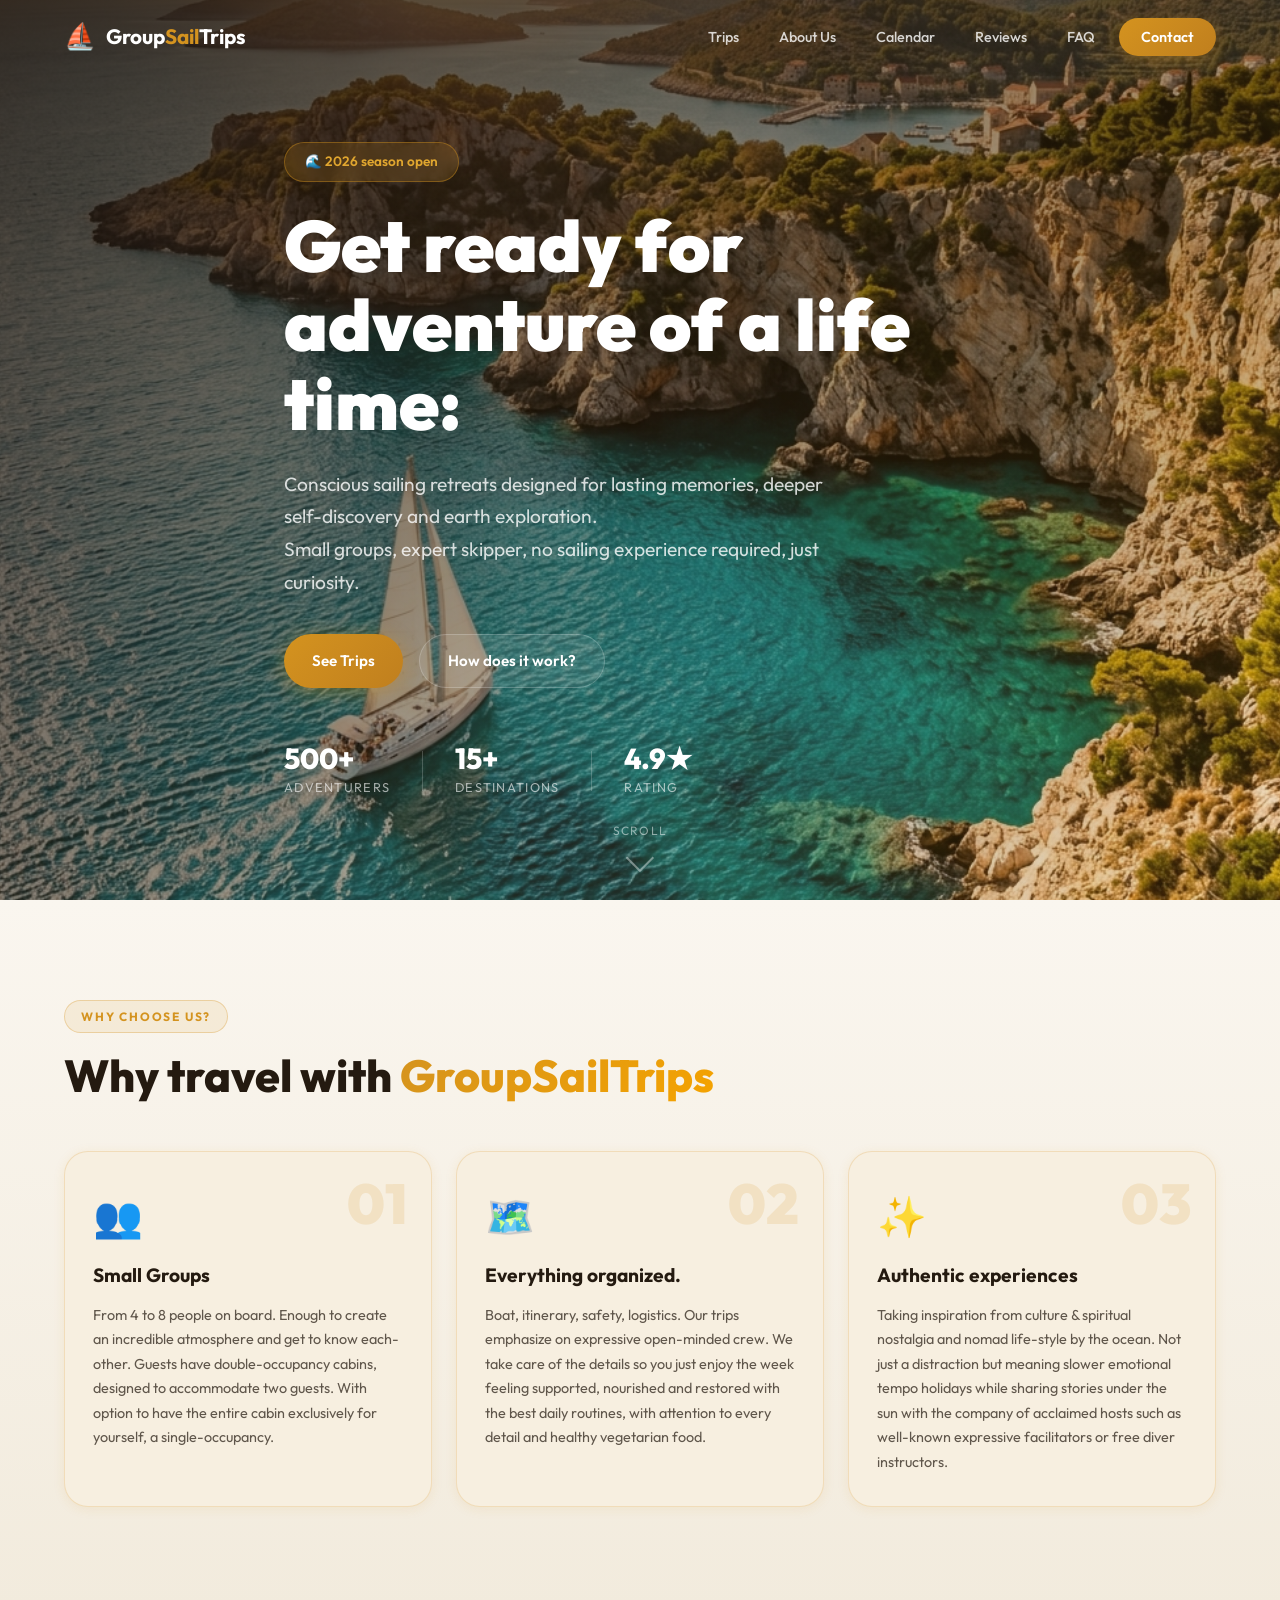
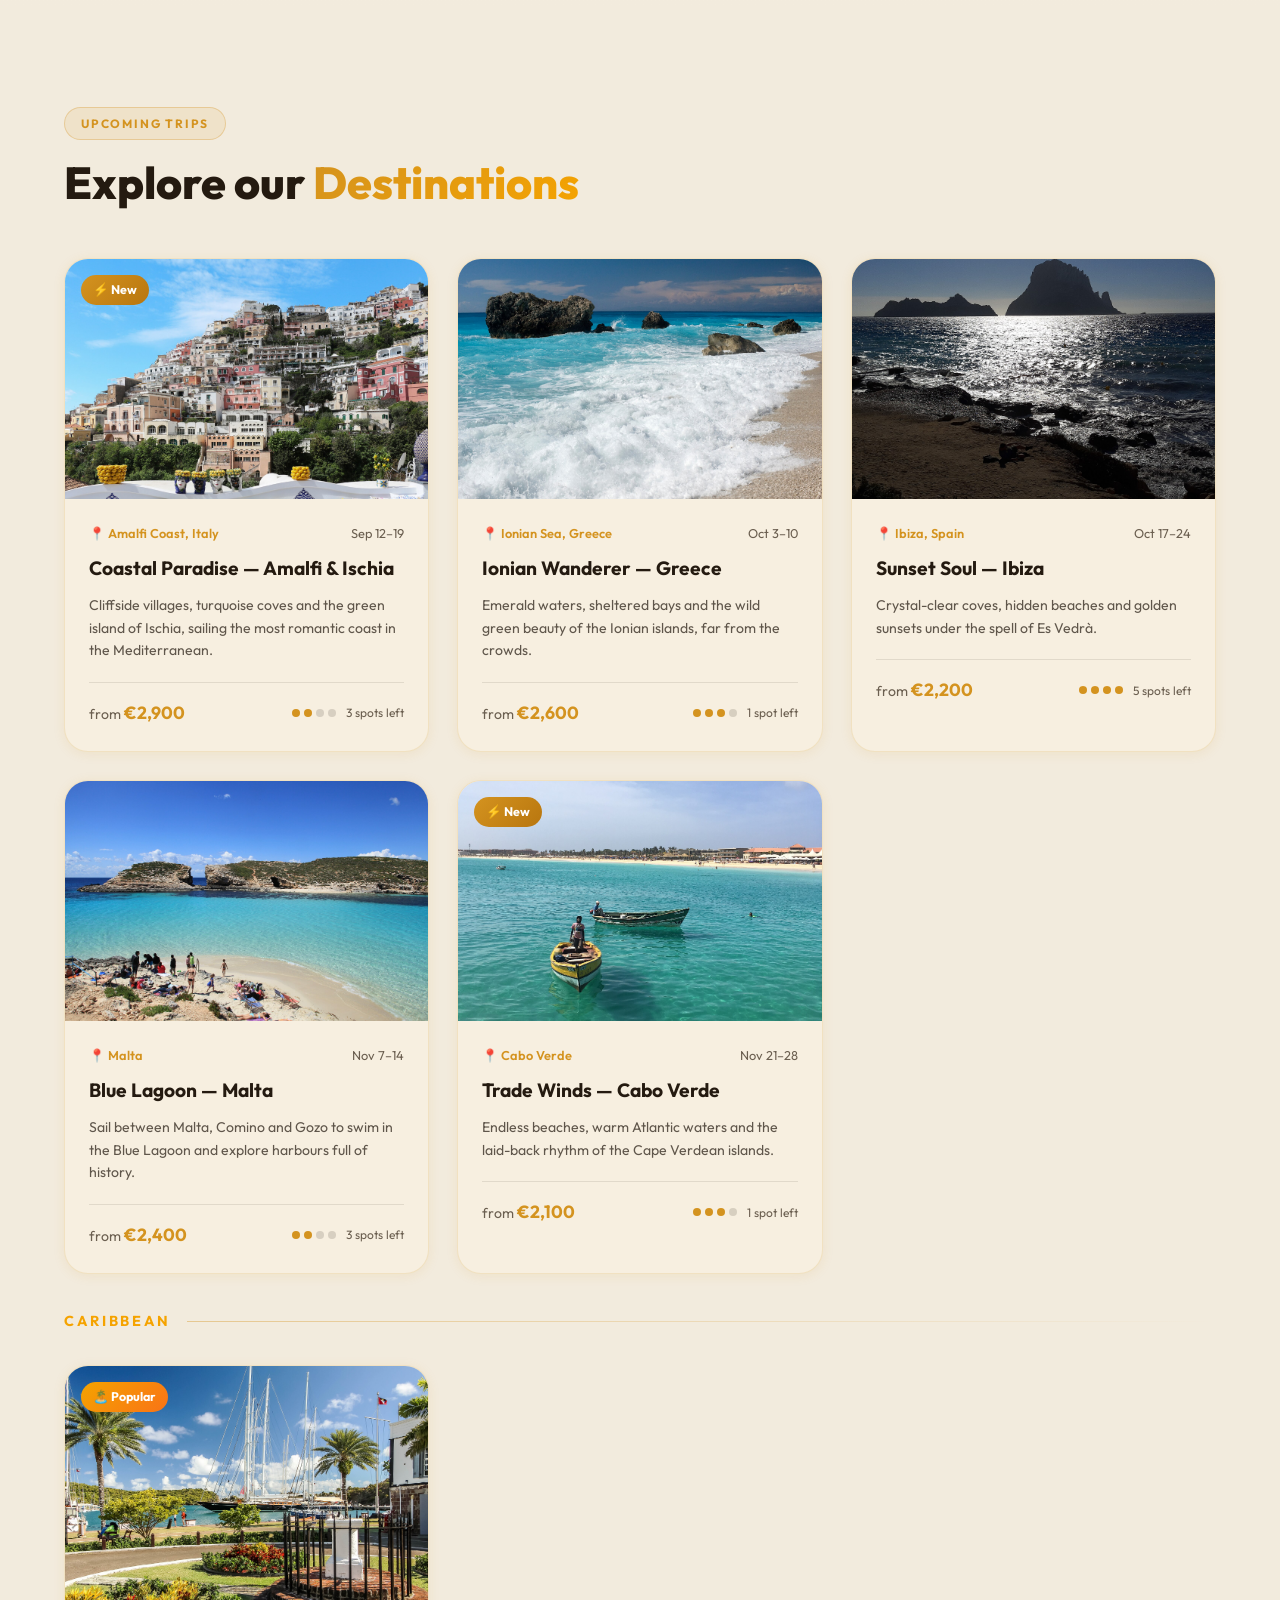
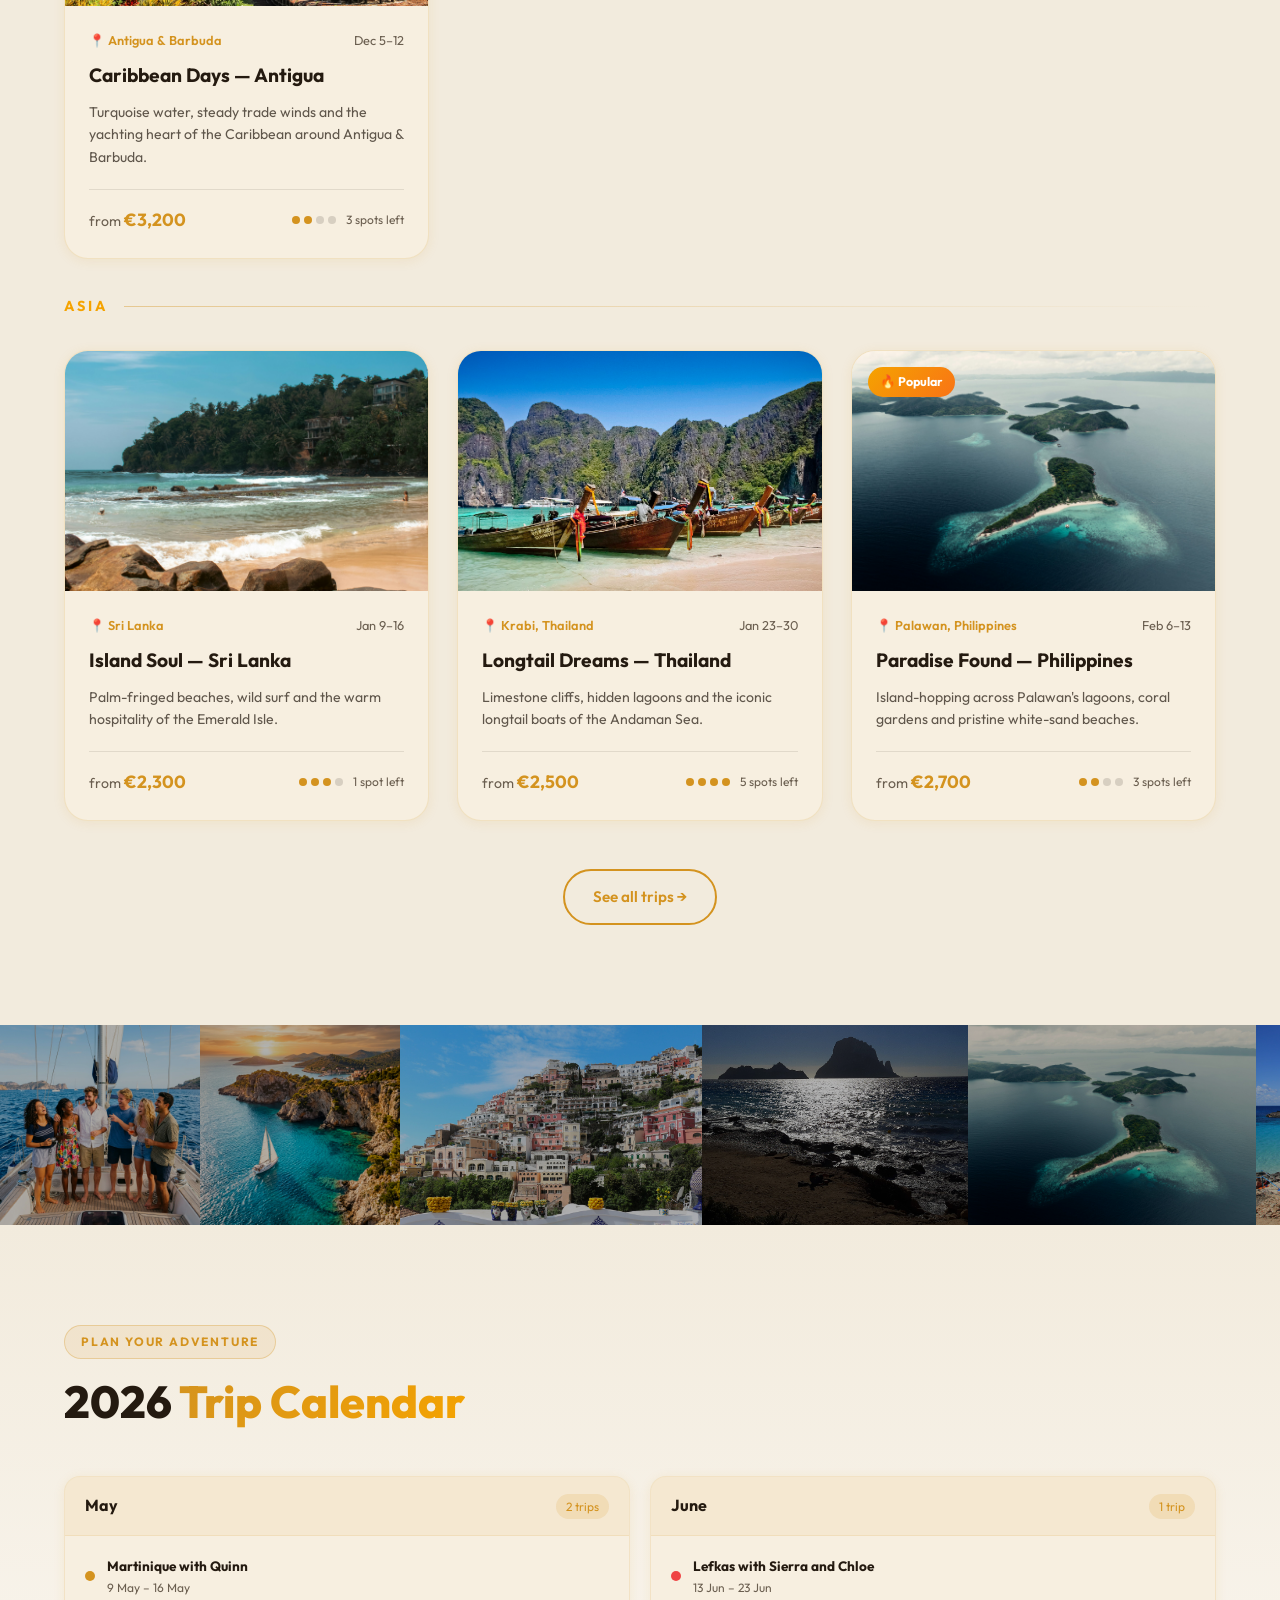
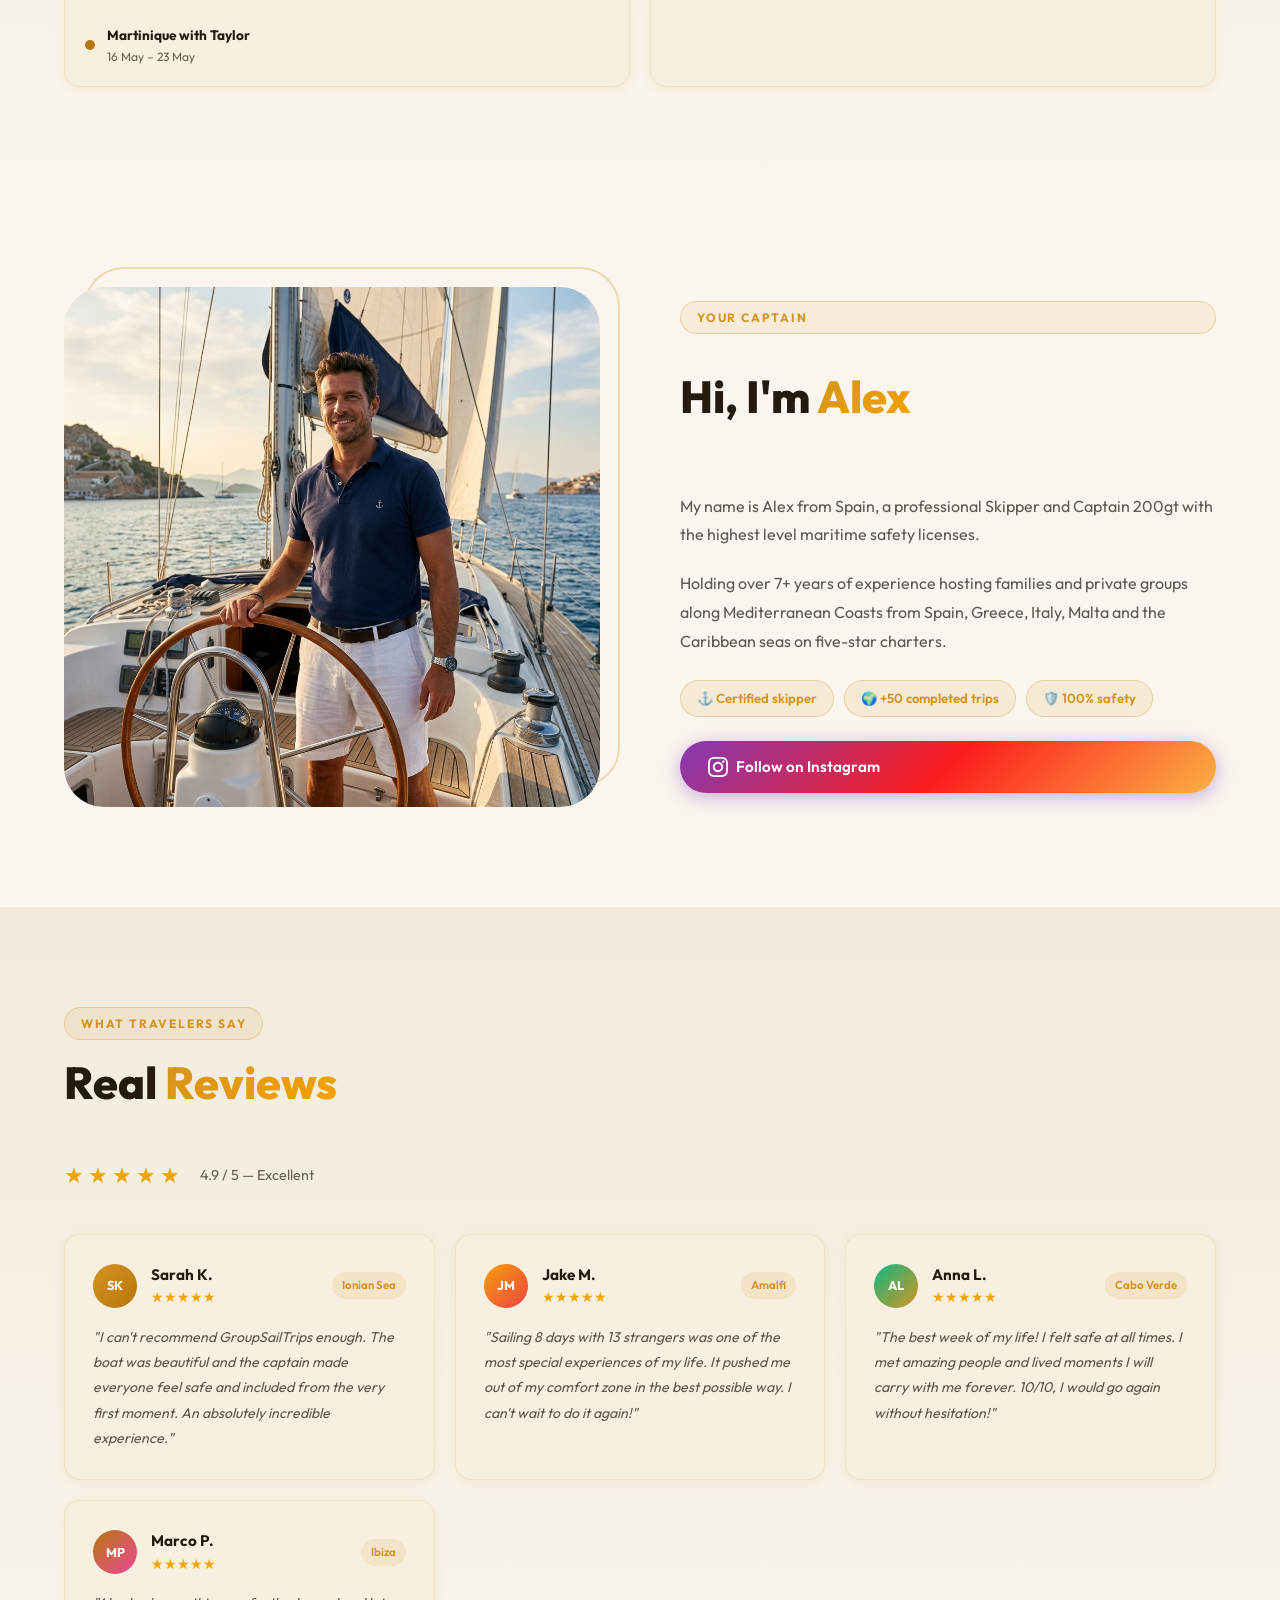
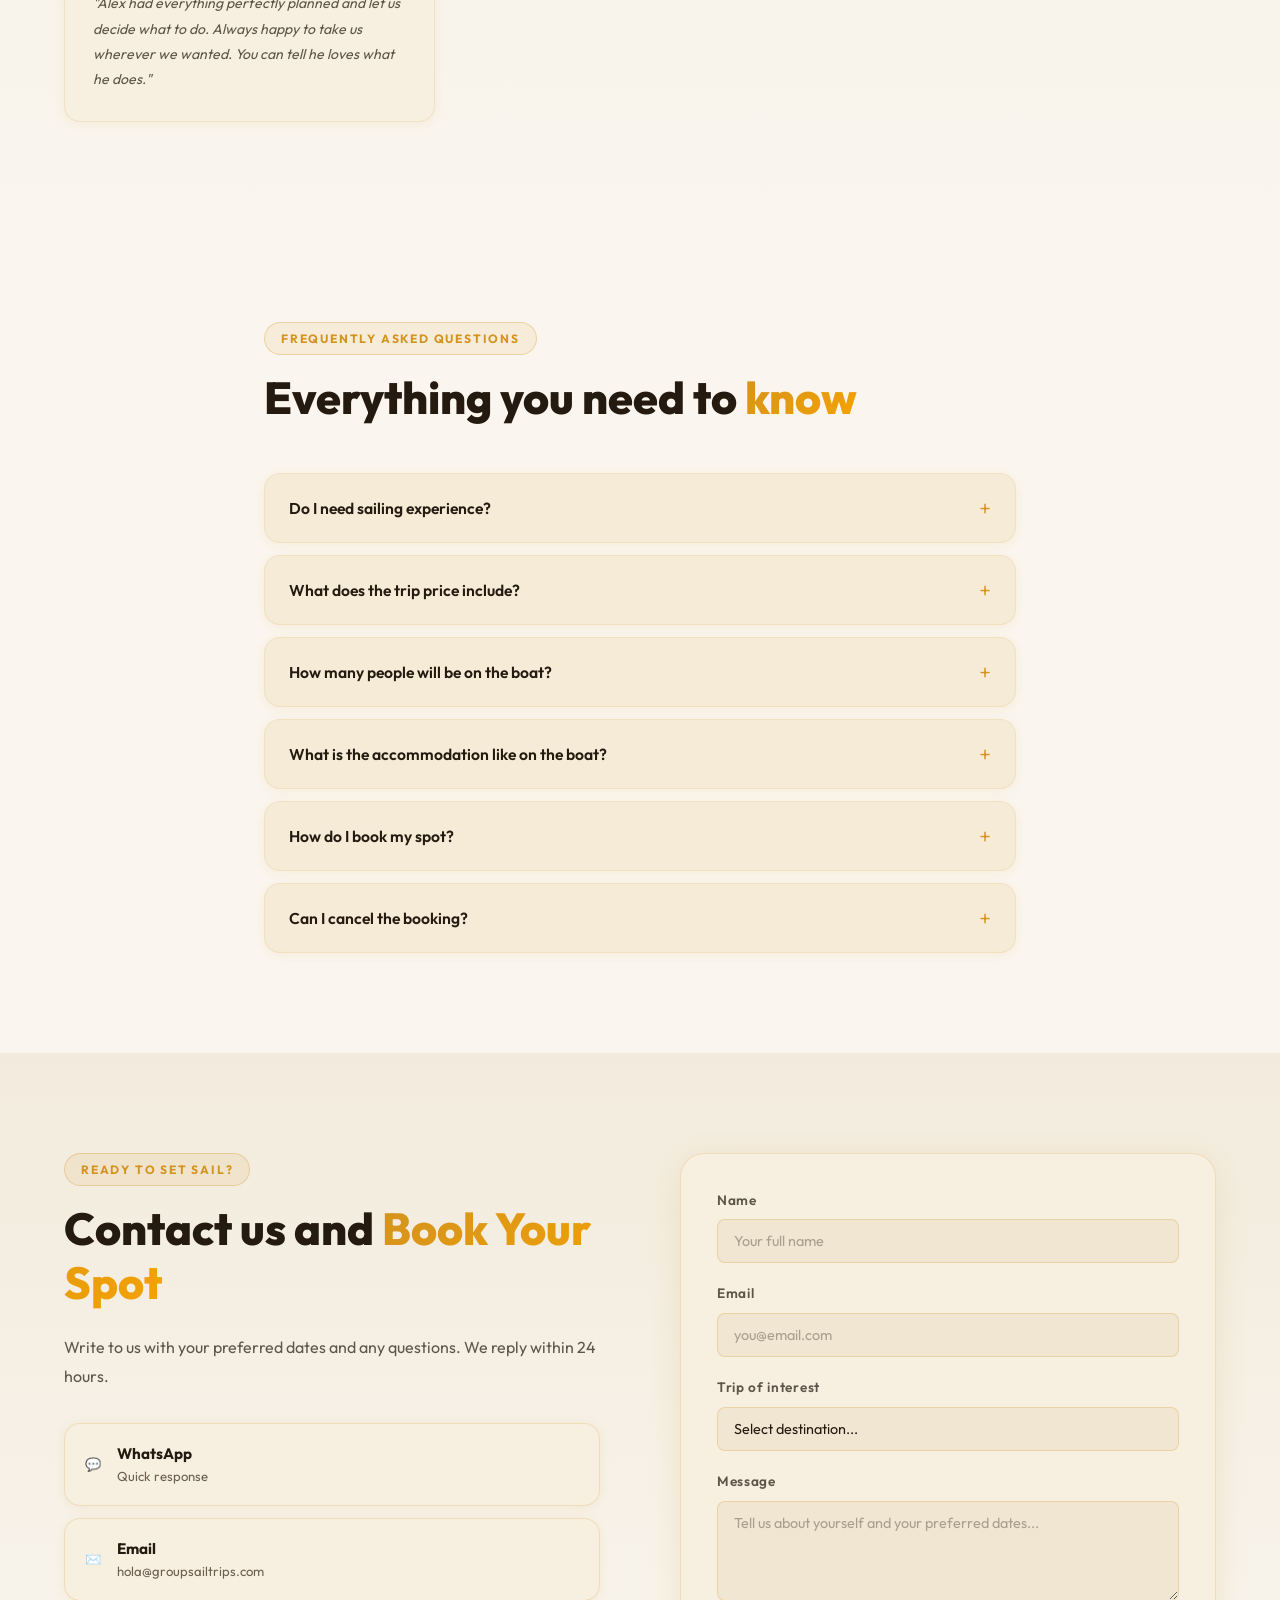
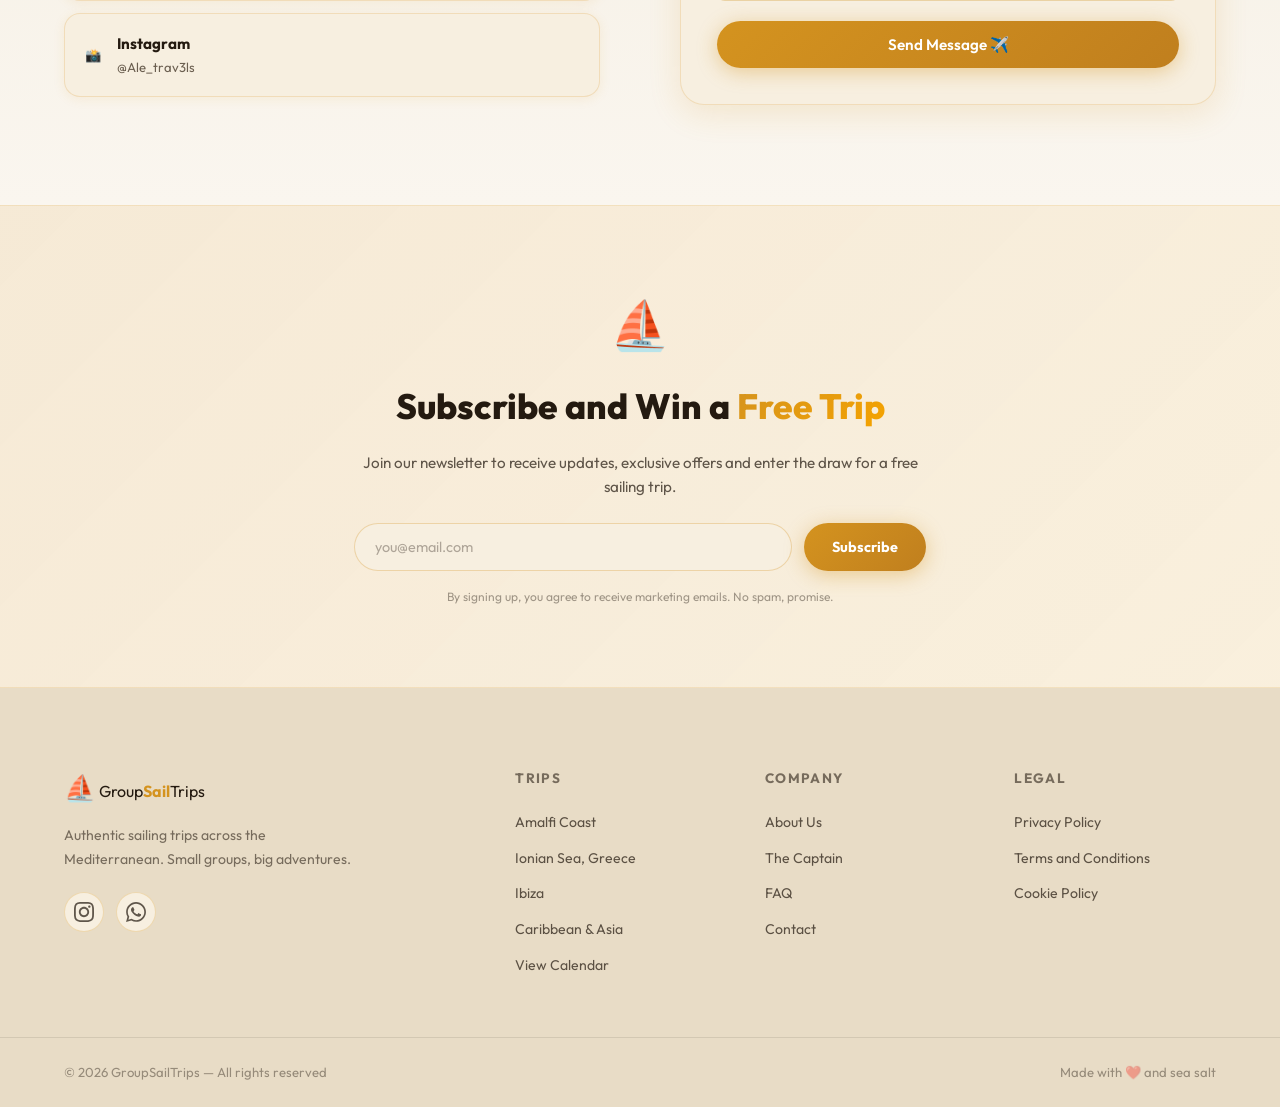
==== commit 2569dbc9: "Tono arena en superficies y dorados mas intensos" ====
--- a/index.html
+++ b/index.html
@@ -390,12 +390,12 @@
           </div>
           <div class="cal-trips">
             <a href="#contact" class="cal-trip" id="cal-trip-1">
-              <span class="cal-dot" style="background:#c8913e"></span>
+              <span class="cal-dot" style="background:#d4931f"></span>
               <div><strong>Martinique with Quinn</strong><span>9 May – 16 May</span></div>
               <span class="cal-arrow">→</span>
             </a>
             <a href="#contact" class="cal-trip" id="cal-trip-2">
-              <span class="cal-dot" style="background:#9c6a2f"></span>
+              <span class="cal-dot" style="background:#b8760f"></span>
               <div><strong>Martinique with Taylor</strong><span>16 May – 23 May</span></div>
               <span class="cal-arrow">→</span>
             </a>
@@ -457,7 +457,7 @@
       <div class="reviews-grid">
         <div class="review-card" id="review-1">
           <div class="review-header">
-            <div class="review-avatar" style="background: linear-gradient(135deg,#c8913e,#9c6a2f)">SK</div>
+            <div class="review-avatar" style="background: linear-gradient(135deg,#d4931f,#b8760f)">SK</div>
             <div>
               <div class="review-name">Sarah K.</div>
               <div class="review-stars">★★★★★</div>
@@ -479,7 +479,7 @@
         </div>
         <div class="review-card" id="review-3">
           <div class="review-header">
-            <div class="review-avatar" style="background: linear-gradient(135deg,#10b981,#c8913e)">AL</div>
+            <div class="review-avatar" style="background: linear-gradient(135deg,#10b981,#d4931f)">AL</div>
             <div>
               <div class="review-name">Anna L.</div>
               <div class="review-stars">★★★★★</div>
@@ -490,7 +490,7 @@
         </div>
         <div class="review-card" id="review-4">
           <div class="review-header">
-            <div class="review-avatar" style="background: linear-gradient(135deg,#9c6a2f,#ec4899)">MP</div>
+            <div class="review-avatar" style="background: linear-gradient(135deg,#b8760f,#ec4899)">MP</div>
             <div>
               <div class="review-name">Marco P.</div>
               <div class="review-stars">★★★★★</div>
--- a/styles.css
+++ b/styles.css
@@ -6,22 +6,27 @@
 *, *::before, *::after { box-sizing: border-box; margin: 0; padding: 0; }
 
 :root {
-  --ocean-deep:   #1b120a;
-  --ocean-mid:    #26190d;
-  --ocean-light:  #3a2a16;
-  --cyan:         #c8913e;
-  --cyan-light:   #e8bc6e;
-  --gold:         #f59e0b;
-  --gold-light:   #fcd34d;
+  --ocean-deep:   #faf6ef;
+  --ocean-mid:    #f2ebdd;
+  --ocean-light:  #e8dcc6;
+  --cyan:         #d4931f;
+  --cyan-light:   #e0a62f;
+  --gold:         #f5a300;
+  --gold-light:   #ffd23f;
   --coral:        #f97316;
   --white:        #ffffff;
-  --off-white:    #f5ecdf;
+  --off-white:    #f1e6d1;
   --gray-100:     #ece2d2;
-  --gray-300:     #b3a58f;
-  --gray-500:     #8f8170;
-  --gray-700:     #5d5044;
+  --gray-300:     #8f8170;
+  --gray-500:     #6b5f50;
+  --gray-700:     #4a4036;
   --text-dark:    #241a10;
-  --gradient-hero: linear-gradient(135deg, rgba(27,18,10,0.85) 0%, rgba(200,145,62,0.15) 100%);
+  --ink:          #241a10;
+  --ink-muted:    rgba(36,26,16,0.72);
+  --ink-soft:     rgba(36,26,16,0.58);
+  --ink-faint:    rgba(36,26,16,0.42);
+  --card:         #f7efe0;
+  --gradient-hero: linear-gradient(135deg, rgba(18,12,6,0.82) 0%, rgba(212,147,31,0.18) 100%);
   --gradient-card: linear-gradient(180deg, transparent 40%, rgba(27,18,10,0.95) 100%);
   --font-main:    'Outfit', sans-serif;
   --font-display: 'Playfair Display', serif;
@@ -29,9 +34,9 @@
   --radius-md:    16px;
   --radius-lg:    24px;
   --radius-xl:    40px;
-  --shadow-sm:    0 2px 12px rgba(200,145,62,0.08);
-  --shadow-md:    0 8px 32px rgba(200,145,62,0.15);
-  --shadow-lg:    0 20px 60px rgba(200,145,62,0.2);
+  --shadow-sm:    0 2px 12px rgba(212,147,31,0.1);
+  --shadow-md:    0 8px 32px rgba(212,147,31,0.16);
+  --shadow-lg:    0 20px 60px rgba(212,147,31,0.22);
   --transition:   0.3s cubic-bezier(0.4,0,0.2,1);
 }
 
@@ -40,7 +45,7 @@
 body {
   font-family: var(--font-main);
   background: var(--ocean-deep);
-  color: var(--white);
+  color: var(--ink);
   overflow-x: hidden;
   line-height: 1.6;
   -webkit-tap-highlight-color: transparent;
@@ -67,8 +72,8 @@
   letter-spacing: 0.15em;
   text-transform: uppercase;
   color: var(--cyan);
-  background: rgba(200,145,62,0.1);
-  border: 1px solid rgba(200,145,62,0.3);
+  background: rgba(212,147,31,0.1);
+  border: 1px solid rgba(212,147,31,0.3);
   padding: 6px 16px;
   border-radius: 999px;
   margin-bottom: 16px;
@@ -79,7 +84,7 @@
   font-weight: 800;
   line-height: 1.2;
   margin-bottom: 48px;
-  color: var(--white);
+  color: var(--ink);
 }
 
 .highlight {
@@ -108,13 +113,13 @@
 }
 
 .btn-primary {
-  background: linear-gradient(135deg, var(--cyan), #a8612a);
+  background: linear-gradient(135deg, var(--cyan), #c07f1e);
   color: var(--white);
-  box-shadow: 0 4px 20px rgba(200,145,62,0.4);
+  box-shadow: 0 4px 20px rgba(212,147,31,0.4);
 }
 .btn-primary:hover {
   transform: translateY(-2px);
-  box-shadow: 0 8px 30px rgba(200,145,62,0.55);
+  box-shadow: 0 8px 30px rgba(212,147,31,0.55);
 }
 
 .btn-ghost {
@@ -166,7 +171,7 @@
 .navbar.scrolled {
   background: rgba(27,18,10,0.95);
   backdrop-filter: blur(20px);
-  border-bottom: 1px solid rgba(200,145,62,0.15);
+  border-bottom: 1px solid rgba(212,147,31,0.15);
   padding: 12px 0;
   box-shadow: 0 4px 30px rgba(0,0,0,0.3);
 }
@@ -181,12 +186,13 @@
   gap: 32px;
 }
 
-.nav-logo {
+.navbar .nav-logo {
   display: flex;
   align-items: center;
   gap: 10px;
   font-size: 1.3rem;
   font-weight: 700;
+  color: #fff;
 }
 .logo-icon { font-size: 1.6rem; }
 .logo-text strong { color: var(--cyan); }
@@ -206,23 +212,23 @@
   transition: var(--transition);
 }
 .nav-link:hover {
-  background: rgba(200,145,62,0.1);
+  background: rgba(212,147,31,0.1);
   color: var(--cyan);
 }
 
 .nav-cta {
   padding: 10px 22px;
-  background: linear-gradient(135deg, var(--cyan), #a8612a);
+  background: linear-gradient(135deg, var(--cyan), #c07f1e);
   color: var(--white);
   border-radius: 999px;
   font-weight: 600;
   font-size: 0.9rem;
   transition: var(--transition);
-  box-shadow: 0 4px 15px rgba(200,145,62,0.35);
+  box-shadow: 0 4px 15px rgba(212,147,31,0.35);
 }
 .nav-cta:hover {
   transform: translateY(-2px);
-  box-shadow: 0 6px 25px rgba(200,145,62,0.5);
+  box-shadow: 0 6px 25px rgba(212,147,31,0.5);
 }
 
 .burger-btn {
@@ -296,8 +302,8 @@
   display: inline-flex;
   align-items: center;
   gap: 8px;
-  background: rgba(200,145,62,0.15);
-  border: 1px solid rgba(200,145,62,0.4);
+  background: rgba(212,147,31,0.15);
+  border: 1px solid rgba(212,147,31,0.4);
   backdrop-filter: blur(8px);
   padding: 8px 20px;
   border-radius: 999px;
@@ -313,6 +319,7 @@
   font-weight: 900;
   line-height: 1.1;
   margin-bottom: 24px;
+  color: #fff;
   animation: fadeInUp 0.8s ease 0.2s both;
 }
 
@@ -413,14 +420,15 @@
 }
 
 .feature-card {
-  background: linear-gradient(135deg, rgba(255,255,255,0.04), rgba(200,145,62,0.04));
-  border: 1px solid rgba(200,145,62,0.15);
+  background: var(--card);
+  border: 1px solid rgba(212,147,31,0.2);
   border-radius: var(--radius-lg);
   padding: 32px 28px;
   position: relative;
   overflow: hidden;
   transition: var(--transition);
   cursor: default;
+  box-shadow: var(--shadow-sm);
 }
 .feature-card::before {
   content: '';
@@ -432,7 +440,7 @@
   transition: var(--transition);
 }
 .feature-card:hover {
-  border-color: rgba(200,145,62,0.4);
+  border-color: rgba(212,147,31,0.4);
   transform: translateY(-6px);
   box-shadow: var(--shadow-lg);
 }
@@ -445,7 +453,7 @@
   top: 24px; right: 24px;
   font-size: 3.5rem;
   font-weight: 900;
-  color: rgba(200,145,62,0.06);
+  color: rgba(212,147,31,0.15);
   line-height: 1;
 }
 
@@ -453,12 +461,12 @@
   font-size: 1.2rem;
   font-weight: 700;
   margin-bottom: 12px;
-  color: var(--white);
+  color: var(--ink);
 }
 
 .feature-desc {
   font-size: 0.9rem;
-  color: rgba(255,255,255,0.65);
+  color: var(--ink-muted);
   line-height: 1.7;
 }
 
@@ -493,20 +501,21 @@
   content: "";
   flex: 1;
   height: 1px;
-  background: linear-gradient(90deg, rgba(200,145,62,0.4), transparent);
+  background: linear-gradient(90deg, rgba(212,147,31,0.4), transparent);
 }
 
 .trip-card {
-  background: var(--ocean-deep);
-  border: 1px solid rgba(200,145,62,0.1);
+  background: var(--card);
+  border: 1px solid rgba(212,147,31,0.16);
   border-radius: var(--radius-lg);
   overflow: hidden;
   transition: var(--transition);
+  box-shadow: var(--shadow-sm);
 }
 .trip-card:hover {
   transform: translateY(-8px);
   box-shadow: var(--shadow-lg);
-  border-color: rgba(200,145,62,0.3);
+  border-color: rgba(212,147,31,0.3);
 }
 
 .trip-card-img-wrap {
@@ -533,7 +542,7 @@
   font-weight: 700;
   z-index: 2;
 }
-.badge-new { background: linear-gradient(135deg, var(--cyan), #9c6a2f); }
+.badge-new { background: linear-gradient(135deg, var(--cyan), #b8760f); }
 
 .trip-overlay {
   position: absolute;
@@ -557,17 +566,17 @@
   margin-bottom: 10px;
 }
 .trip-location { font-size: 0.8rem; color: var(--cyan); font-weight: 600; }
-.trip-date { font-size: 0.8rem; color: var(--gray-300); }
+.trip-date { font-size: 0.8rem; color: var(--gray-500); }
 
 .trip-title {
   font-size: 1.2rem;
   font-weight: 700;
   margin-bottom: 10px;
-  color: var(--white);
+  color: var(--ink);
 }
 .trip-desc {
   font-size: 0.88rem;
-  color: rgba(255,255,255,0.6);
+  color: var(--ink-muted);
   line-height: 1.6;
   margin-bottom: 20px;
 }
@@ -577,9 +586,9 @@
   justify-content: space-between;
   align-items: center;
   padding-top: 16px;
-  border-top: 1px solid rgba(255,255,255,0.07);
-}
-.trip-price { font-size: 0.88rem; color: var(--gray-300); }
+  border-top: 1px solid rgba(36,26,16,0.1);
+}
+.trip-price { font-size: 0.88rem; color: var(--gray-500); }
 .trip-price strong { font-size: 1.1rem; color: var(--cyan); }
 
 .trip-spots { display: flex; align-items: center; gap: 4px; }
@@ -588,8 +597,8 @@
   border-radius: 50%;
   background: var(--cyan);
 }
-.spots-dot.empty { background: rgba(255,255,255,0.15); }
-.spots-text { font-size: 0.75rem; color: var(--gray-300); margin-left: 6px; }
+.spots-dot.empty { background: rgba(36,26,16,0.15); }
+.spots-text { font-size: 0.75rem; color: var(--gray-500); margin-left: 6px; }
 
 .trips-cta { text-align: center; }
 
@@ -627,14 +636,15 @@
 }
 
 .cal-month {
-  background: rgba(255,255,255,0.03);
-  border: 1px solid rgba(200,145,62,0.12);
+  background: var(--card);
+  border: 1px solid rgba(212,147,31,0.14);
   border-radius: var(--radius-md);
   overflow: hidden;
   transition: var(--transition);
+  box-shadow: var(--shadow-sm);
 }
 .cal-month:hover {
-  border-color: rgba(200,145,62,0.3);
+  border-color: rgba(212,147,31,0.3);
   transform: translateY(-4px);
   box-shadow: var(--shadow-md);
 }
@@ -644,18 +654,18 @@
   justify-content: space-between;
   align-items: center;
   padding: 16px 20px;
-  background: rgba(200,145,62,0.08);
-  border-bottom: 1px solid rgba(200,145,62,0.12);
+  background: rgba(212,147,31,0.08);
+  border-bottom: 1px solid rgba(212,147,31,0.12);
 }
 .cal-month-name {
   font-weight: 700;
   font-size: 1rem;
-  color: var(--white);
+  color: var(--ink);
 }
 .cal-month-count {
   font-size: 0.75rem;
   color: var(--cyan);
-  background: rgba(200,145,62,0.15);
+  background: rgba(212,147,31,0.15);
   padding: 3px 10px;
   border-radius: 999px;
 }
@@ -672,7 +682,7 @@
   cursor: pointer;
 }
 .cal-trip:hover {
-  background: rgba(200,145,62,0.08);
+  background: rgba(212,147,31,0.08);
 }
 .cal-dot {
   width: 10px; height: 10px;
@@ -684,8 +694,8 @@
   display: flex;
   flex-direction: column;
 }
-.cal-trip div strong { font-size: 0.85rem; color: var(--white); }
-.cal-trip div span { font-size: 0.75rem; color: var(--gray-300); }
+.cal-trip div strong { font-size: 0.85rem; color: var(--ink); }
+.cal-trip div span { font-size: 0.75rem; color: var(--gray-500); }
 .cal-arrow { color: var(--cyan); font-size: 0.9rem; opacity: 0; transition: var(--transition); }
 .cal-trip:hover .cal-arrow { opacity: 1; transform: translateX(4px); }
 
@@ -720,7 +730,7 @@
   position: absolute;
   top: -20px; right: -20px;
   bottom: 20px; left: 20px;
-  border: 2px solid rgba(200,145,62,0.3);
+  border: 2px solid rgba(212,147,31,0.3);
   border-radius: var(--radius-xl);
   z-index: 0;
 }
@@ -729,7 +739,7 @@
 
 .captain-bio {
   font-size: 1rem;
-  color: rgba(255,255,255,0.75);
+  color: var(--ink-muted);
   line-height: 1.8;
 }
 .captain-bio strong { color: var(--cyan); }
@@ -741,9 +751,9 @@
   margin: 4px 0;
 }
 .badge {
-  background: rgba(200,145,62,0.1);
-  border: 1px solid rgba(200,145,62,0.25);
-  color: var(--cyan-light);
+  background: rgba(212,147,31,0.12);
+  border: 1px solid rgba(212,147,31,0.3);
+  color: var(--cyan);
   padding: 7px 16px;
   border-radius: 999px;
   font-size: 0.82rem;
@@ -765,7 +775,7 @@
   margin-bottom: 40px;
 }
 .reviews-stars { color: var(--gold); font-size: 1.4rem; letter-spacing: 4px; }
-.reviews-avg { color: var(--gray-300); font-size: 0.9rem; }
+.reviews-avg { color: var(--gray-500); font-size: 0.9rem; }
 
 .reviews-grid {
   display: grid;
@@ -774,17 +784,18 @@
 }
 
 .review-card {
-  background: rgba(255,255,255,0.03);
-  border: 1px solid rgba(255,255,255,0.07);
+  background: var(--card);
+  border: 1px solid rgba(212,147,31,0.14);
   border-radius: var(--radius-md);
   padding: 28px;
   transition: var(--transition);
+  box-shadow: var(--shadow-sm);
 }
 .review-card:hover {
-  border-color: rgba(200,145,62,0.25);
+  border-color: rgba(212,147,31,0.25);
   transform: translateY(-4px);
   box-shadow: var(--shadow-md);
-  background: rgba(200,145,62,0.04);
+  background: rgba(212,147,31,0.04);
 }
 
 .review-header {
@@ -810,7 +821,7 @@
 .review-trip-tag {
   margin-left: auto;
   font-size: 0.72rem;
-  background: rgba(200,145,62,0.12);
+  background: rgba(212,147,31,0.12);
   color: var(--cyan);
   padding: 4px 10px;
   border-radius: 999px;
@@ -820,7 +831,7 @@
 
 .review-text {
   font-size: 0.88rem;
-  color: rgba(255,255,255,0.7);
+  color: var(--ink-muted);
   line-height: 1.8;
   font-style: italic;
 }
@@ -838,13 +849,15 @@
 .faq-list { display: flex; flex-direction: column; gap: 12px; }
 
 .faq-item {
-  border: 1px solid rgba(200,145,62,0.12);
+  border: 1px solid rgba(212,147,31,0.16);
   border-radius: var(--radius-md);
   overflow: hidden;
   transition: var(--transition);
-}
-.faq-item:hover { border-color: rgba(200,145,62,0.3); }
-.faq-item.open { border-color: rgba(200,145,62,0.4); }
+  background: var(--card);
+  box-shadow: var(--shadow-sm);
+}
+.faq-item:hover { border-color: rgba(212,147,31,0.3); }
+.faq-item.open { border-color: rgba(212,147,31,0.4); }
 
 .faq-question {
   display: flex;
@@ -852,9 +865,9 @@
   align-items: center;
   width: 100%;
   padding: 20px 24px;
-  background: rgba(255,255,255,0.03);
+  background: rgba(212,147,31,0.05);
   border: none;
-  color: var(--white);
+  color: var(--ink);
   font-family: var(--font-main);
   font-size: 0.98rem;
   font-weight: 600;
@@ -862,8 +875,8 @@
   text-align: left;
   transition: var(--transition);
 }
-.faq-question:hover { background: rgba(200,145,62,0.06); }
-.faq-item.open .faq-question { background: rgba(200,145,62,0.08); color: var(--cyan); }
+.faq-question:hover { background: rgba(212,147,31,0.06); }
+.faq-item.open .faq-question { background: rgba(212,147,31,0.08); color: var(--cyan); }
 
 .faq-icon {
   font-size: 1.4rem;
@@ -884,7 +897,7 @@
 .faq-answer p {
   padding: 4px 24px 20px;
   font-size: 0.9rem;
-  color: rgba(255,255,255,0.65);
+  color: var(--ink-muted);
   line-height: 1.8;
 }
 
@@ -904,7 +917,7 @@
 }
 
 .contact-desc {
-  color: rgba(255,255,255,0.65);
+  color: var(--ink-muted);
   line-height: 1.8;
   margin-bottom: 32px;
   margin-top: -24px;
@@ -917,30 +930,32 @@
   align-items: center;
   gap: 16px;
   padding: 18px 20px;
-  border: 1px solid rgba(200,145,62,0.15);
+  border: 1px solid rgba(212,147,31,0.2);
   border-radius: var(--radius-md);
-  background: rgba(255,255,255,0.02);
-  transition: var(--transition);
+  background: var(--card);
+  transition: var(--transition);
+  box-shadow: var(--shadow-sm);
 }
 .contact-method:hover {
-  border-color: rgba(200,145,62,0.4);
-  background: rgba(200,145,62,0.06);
+  border-color: rgba(212,147,31,0.4);
+  background: rgba(212,147,31,0.06);
   transform: translateX(6px);
 }
 
 .contact-method-icon { font-size: 1.6rem; }
 .contact-method div { display: flex; flex-direction: column; }
-.contact-method strong { font-size: 0.95rem; color: var(--white); }
-.contact-method span { font-size: 0.82rem; color: var(--gray-300); }
+.contact-method strong { font-size: 0.95rem; color: var(--ink); }
+.contact-method span { font-size: 0.82rem; color: var(--gray-500); }
 
 .contact-form {
-  background: rgba(255,255,255,0.03);
-  border: 1px solid rgba(200,145,62,0.12);
+  background: var(--card);
+  border: 1px solid rgba(212,147,31,0.2);
   border-radius: var(--radius-lg);
   padding: 36px;
   display: flex;
   flex-direction: column;
   gap: 20px;
+  box-shadow: var(--shadow-md);
 }
 
 .form-group { display: flex; flex-direction: column; gap: 8px; }
@@ -948,18 +963,18 @@
 .form-group label {
   font-size: 0.85rem;
   font-weight: 600;
-  color: rgba(255,255,255,0.7);
+  color: var(--ink-muted);
   letter-spacing: 0.05em;
 }
 
 .form-group input,
 .form-group select,
 .form-group textarea {
-  background: rgba(255,255,255,0.05);
-  border: 1px solid rgba(200,145,62,0.2);
+  background: var(--off-white);
+  border: 1px solid rgba(212,147,31,0.25);
   border-radius: var(--radius-sm);
   padding: 12px 16px;
-  color: var(--white);
+  color: var(--ink);
   font-family: var(--font-main);
   font-size: 0.9rem;
   transition: var(--transition);
@@ -967,15 +982,15 @@
   -webkit-appearance: none;
 }
 .form-group input::placeholder,
-.form-group textarea::placeholder { color: rgba(255,255,255,0.3); }
+.form-group textarea::placeholder { color: rgba(36,26,16,0.35); }
 .form-group input:focus,
 .form-group select:focus,
 .form-group textarea:focus {
   border-color: var(--cyan);
-  background: rgba(200,145,62,0.06);
-  box-shadow: 0 0 0 3px rgba(200,145,62,0.1);
-}
-.form-group select option { background: var(--ocean-deep); }
+  background: rgba(212,147,31,0.06);
+  box-shadow: 0 0 0 3px rgba(212,147,31,0.1);
+}
+.form-group select option { background: var(--card); color: var(--ink); }
 .form-group textarea { resize: vertical; min-height: 100px; }
 
 .form-success {
@@ -987,16 +1002,16 @@
 }
 .success-icon { font-size: 3rem; margin-bottom: 16px; }
 .form-success h3 { font-size: 1.4rem; margin-bottom: 8px; }
-.form-success p { color: rgba(255,255,255,0.65); }
+.form-success p { color: var(--ink-muted); }
 
 /* =============================================
    NEWSLETTER
    ============================================= */
 .newsletter-section {
   padding: 80px 0;
-  background: linear-gradient(135deg, rgba(200,145,62,0.12) 0%, rgba(245,158,11,0.08) 100%);
-  border-top: 1px solid rgba(200,145,62,0.15);
-  border-bottom: 1px solid rgba(200,145,62,0.15);
+  background: linear-gradient(135deg, rgba(212,147,31,0.12) 0%, rgba(245,158,11,0.08) 100%);
+  border-top: 1px solid rgba(212,147,31,0.15);
+  border-bottom: 1px solid rgba(212,147,31,0.15);
 }
 
 .newsletter-container {
@@ -1019,7 +1034,7 @@
   font-weight: 800;
 }
 
-.newsletter-container p { color: rgba(255,255,255,0.65); font-size: 0.95rem; }
+.newsletter-container p { color: var(--ink-muted); font-size: 0.95rem; }
 
 .newsletter-form {
   display: flex;
@@ -1029,11 +1044,11 @@
 }
 .newsletter-form input {
   flex: 1;
-  background: rgba(255,255,255,0.06);
-  border: 1px solid rgba(200,145,62,0.25);
+  background: var(--card);
+  border: 1px solid rgba(212,147,31,0.3);
   border-radius: 999px;
   padding: 14px 20px;
-  color: var(--white);
+  color: var(--ink);
   font-family: var(--font-main);
   font-size: 0.9rem;
   outline: none;
@@ -1041,12 +1056,12 @@
 }
 .newsletter-form input:focus {
   border-color: var(--cyan);
-  box-shadow: 0 0 0 3px rgba(200,145,62,0.1);
-}
-.newsletter-form input::placeholder { color: rgba(255,255,255,0.35); }
+  box-shadow: 0 0 0 3px rgba(212,147,31,0.1);
+}
+.newsletter-form input::placeholder { color: rgba(36,26,16,0.35); }
 
 .newsletter-form button {
-  background: linear-gradient(135deg, var(--cyan), #a8612a);
+  background: linear-gradient(135deg, var(--cyan), #c07f1e);
   color: var(--white);
   border: none;
   border-radius: 999px;
@@ -1056,30 +1071,30 @@
   font-size: 0.9rem;
   cursor: pointer;
   transition: var(--transition);
-  box-shadow: 0 4px 20px rgba(200,145,62,0.4);
+  box-shadow: 0 4px 20px rgba(212,147,31,0.4);
   white-space: nowrap;
 }
 .newsletter-form button:hover {
   transform: translateY(-2px);
-  box-shadow: 0 8px 30px rgba(200,145,62,0.55);
+  box-shadow: 0 8px 30px rgba(212,147,31,0.55);
 }
 
 .newsletter-success {
-  color: var(--cyan-light);
+  color: var(--cyan);
   font-weight: 600;
   font-size: 0.95rem;
 }
 
 .newsletter-legal {
   font-size: 0.75rem !important;
-  color: rgba(255,255,255,0.35) !important;
+  color: var(--ink-faint) !important;
 }
 
 /* =============================================
    FOOTER
    ============================================= */
 .footer {
-  background: #160e07;
+  background: var(--ocean-light);
   padding: 80px 0 0;
 }
 
@@ -1092,7 +1107,7 @@
 
 .footer-brand p {
   font-size: 0.88rem;
-  color: rgba(255,255,255,0.5);
+  color: var(--ink-soft);
   line-height: 1.7;
   margin-top: 16px;
   max-width: 300px;
@@ -1106,16 +1121,16 @@
 .social-link {
   width: 40px; height: 40px;
   border-radius: 50%;
-  background: rgba(255,255,255,0.06);
-  border: 1px solid rgba(255,255,255,0.1);
+  background: var(--card);
+  border: 1px solid rgba(212,147,31,0.25);
   display: flex;
   align-items: center;
   justify-content: center;
-  color: rgba(255,255,255,0.7);
+  color: var(--ink-muted);
   transition: var(--transition);
 }
 .social-link:hover {
-  background: rgba(200,145,62,0.15);
+  background: rgba(212,147,31,0.15);
   border-color: var(--cyan);
   color: var(--cyan);
   transform: translateY(-3px);
@@ -1126,19 +1141,19 @@
   font-weight: 700;
   text-transform: uppercase;
   letter-spacing: 0.1em;
-  color: rgba(255,255,255,0.5);
+  color: var(--ink-soft);
   margin-bottom: 20px;
 }
 .footer-links ul { display: flex; flex-direction: column; gap: 10px; }
 .footer-links a {
   font-size: 0.88rem;
-  color: rgba(255,255,255,0.6);
+  color: var(--ink-muted);
   transition: var(--transition);
 }
 .footer-links a:hover { color: var(--cyan); padding-left: 4px; }
 
 .footer-bottom {
-  border-top: 1px solid rgba(255,255,255,0.06);
+  border-top: 1px solid rgba(36,26,16,0.1);
   padding: 24px 0;
 }
 .footer-bottom .container {
@@ -1146,7 +1161,7 @@
   justify-content: space-between;
   align-items: center;
   font-size: 0.82rem;
-  color: rgba(255,255,255,0.35);
+  color: var(--ink-faint);
 }
 
 /* =============================================
@@ -1156,7 +1171,7 @@
   position: fixed;
   bottom: 32px; right: 32px;
   width: 48px; height: 48px;
-  background: linear-gradient(135deg, var(--cyan), #a8612a);
+  background: linear-gradient(135deg, var(--cyan), #c07f1e);
   color: white;
   border: none;
   border-radius: 50%;
@@ -1165,7 +1180,7 @@
   opacity: 0;
   transform: translateY(20px);
   transition: var(--transition);
-  box-shadow: 0 4px 20px rgba(200,145,62,0.4);
+  box-shadow: 0 4px 20px rgba(212,147,31,0.4);
   z-index: 900;
 }
 .back-to-top.visible {
@@ -1174,7 +1189,7 @@
 }
 .back-to-top:hover {
   transform: translateY(-4px);
-  box-shadow: 0 8px 30px rgba(200,145,62,0.6);
+  box-shadow: 0 8px 30px rgba(212,147,31,0.6);
 }
 
 /* =============================================
@@ -1210,7 +1225,7 @@
 }
 
 @media (max-width: 768px) {
-  .nav-links { display: none; position: fixed; top: 0; right: 0; bottom: 0; width: 280px; background: rgba(27,18,10,0.98); backdrop-filter: blur(20px); flex-direction: column; justify-content: center; align-items: flex-start; padding: 80px 32px; gap: 16px; transform: translateX(100%); transition: var(--transition); z-index: 999; border-left: 1px solid rgba(200,145,62,0.2); }
+  .nav-links { display: none; position: fixed; top: 0; right: 0; bottom: 0; width: 280px; background: rgba(27,18,10,0.98); backdrop-filter: blur(20px); flex-direction: column; justify-content: center; align-items: flex-start; padding: 80px 32px; gap: 16px; transform: translateX(100%); transition: var(--transition); z-index: 999; border-left: 1px solid rgba(212,147,31,0.2); }
   .nav-links.open { display: flex; transform: translateX(0); }
   .nav-link { font-size: 1.1rem; color: var(--white); padding: 10px 0; min-height: 44px; }
   .nav-cta { margin-top: 16px; }
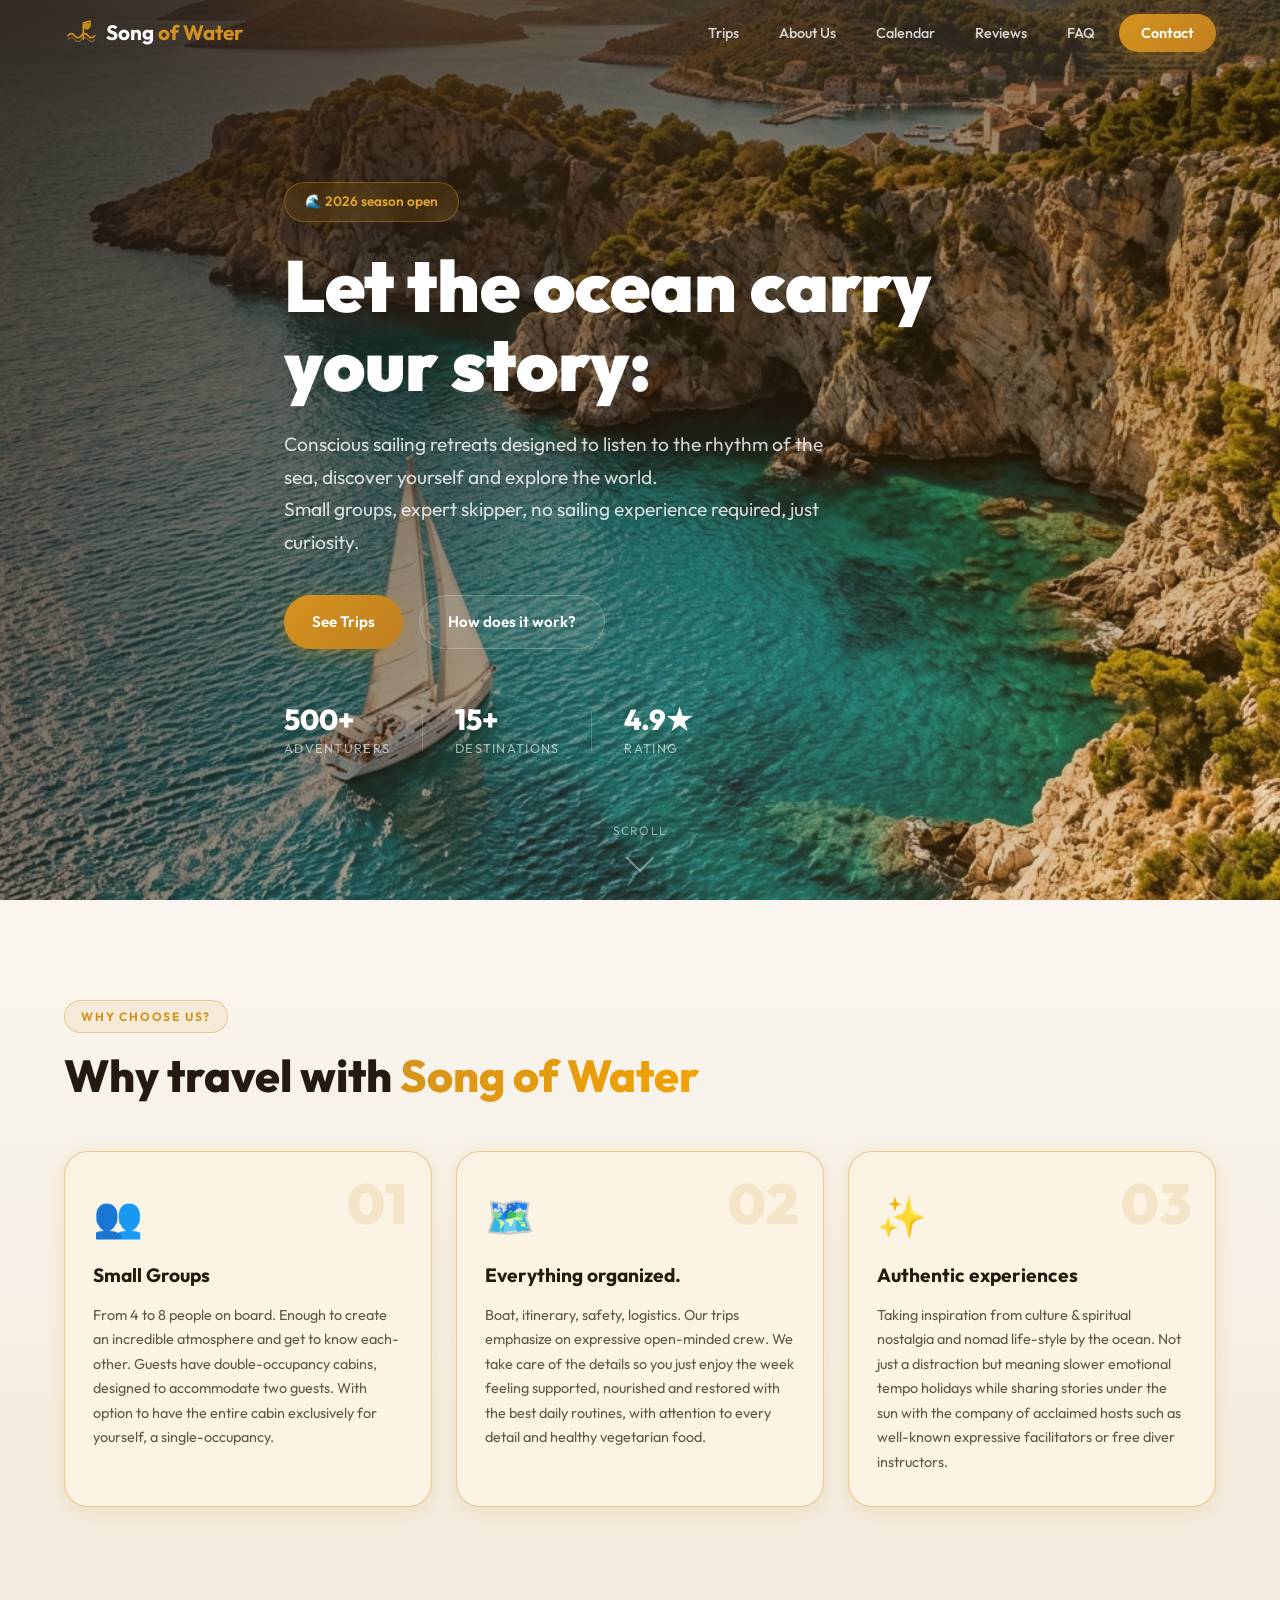
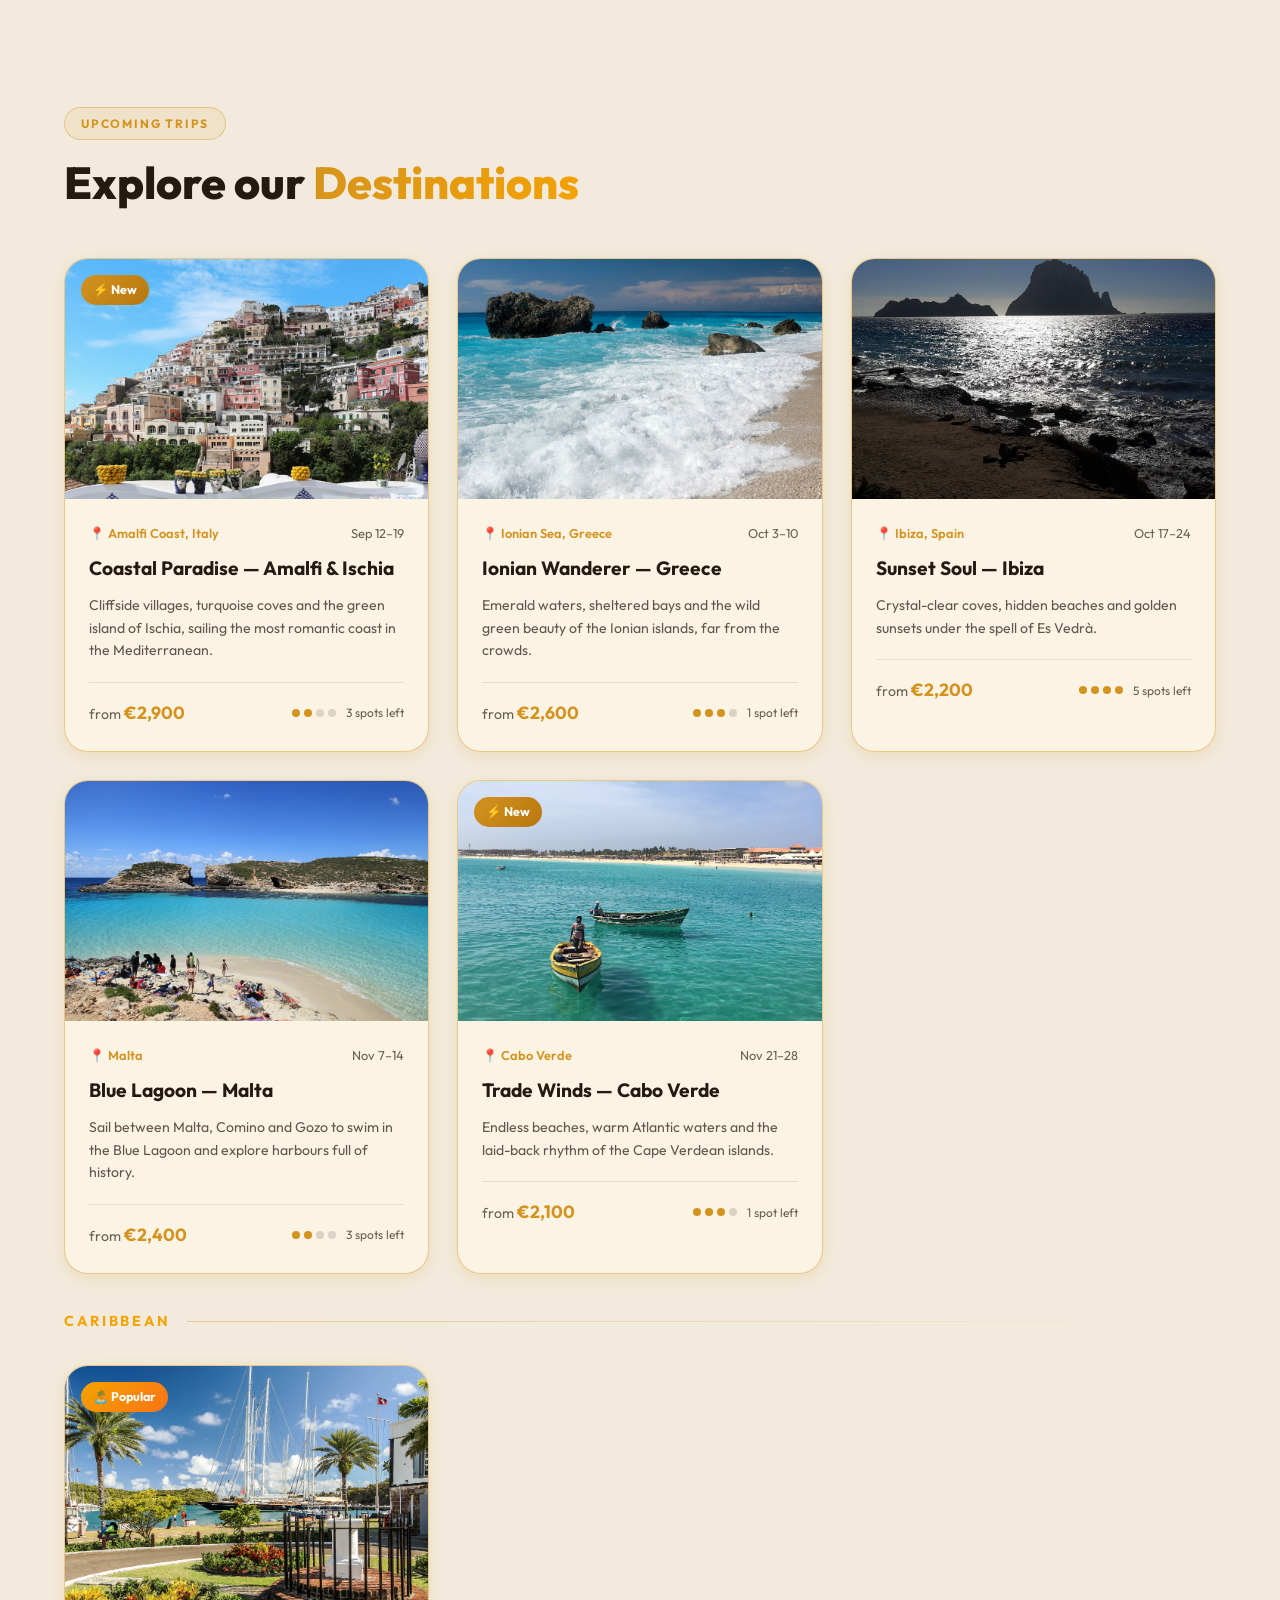
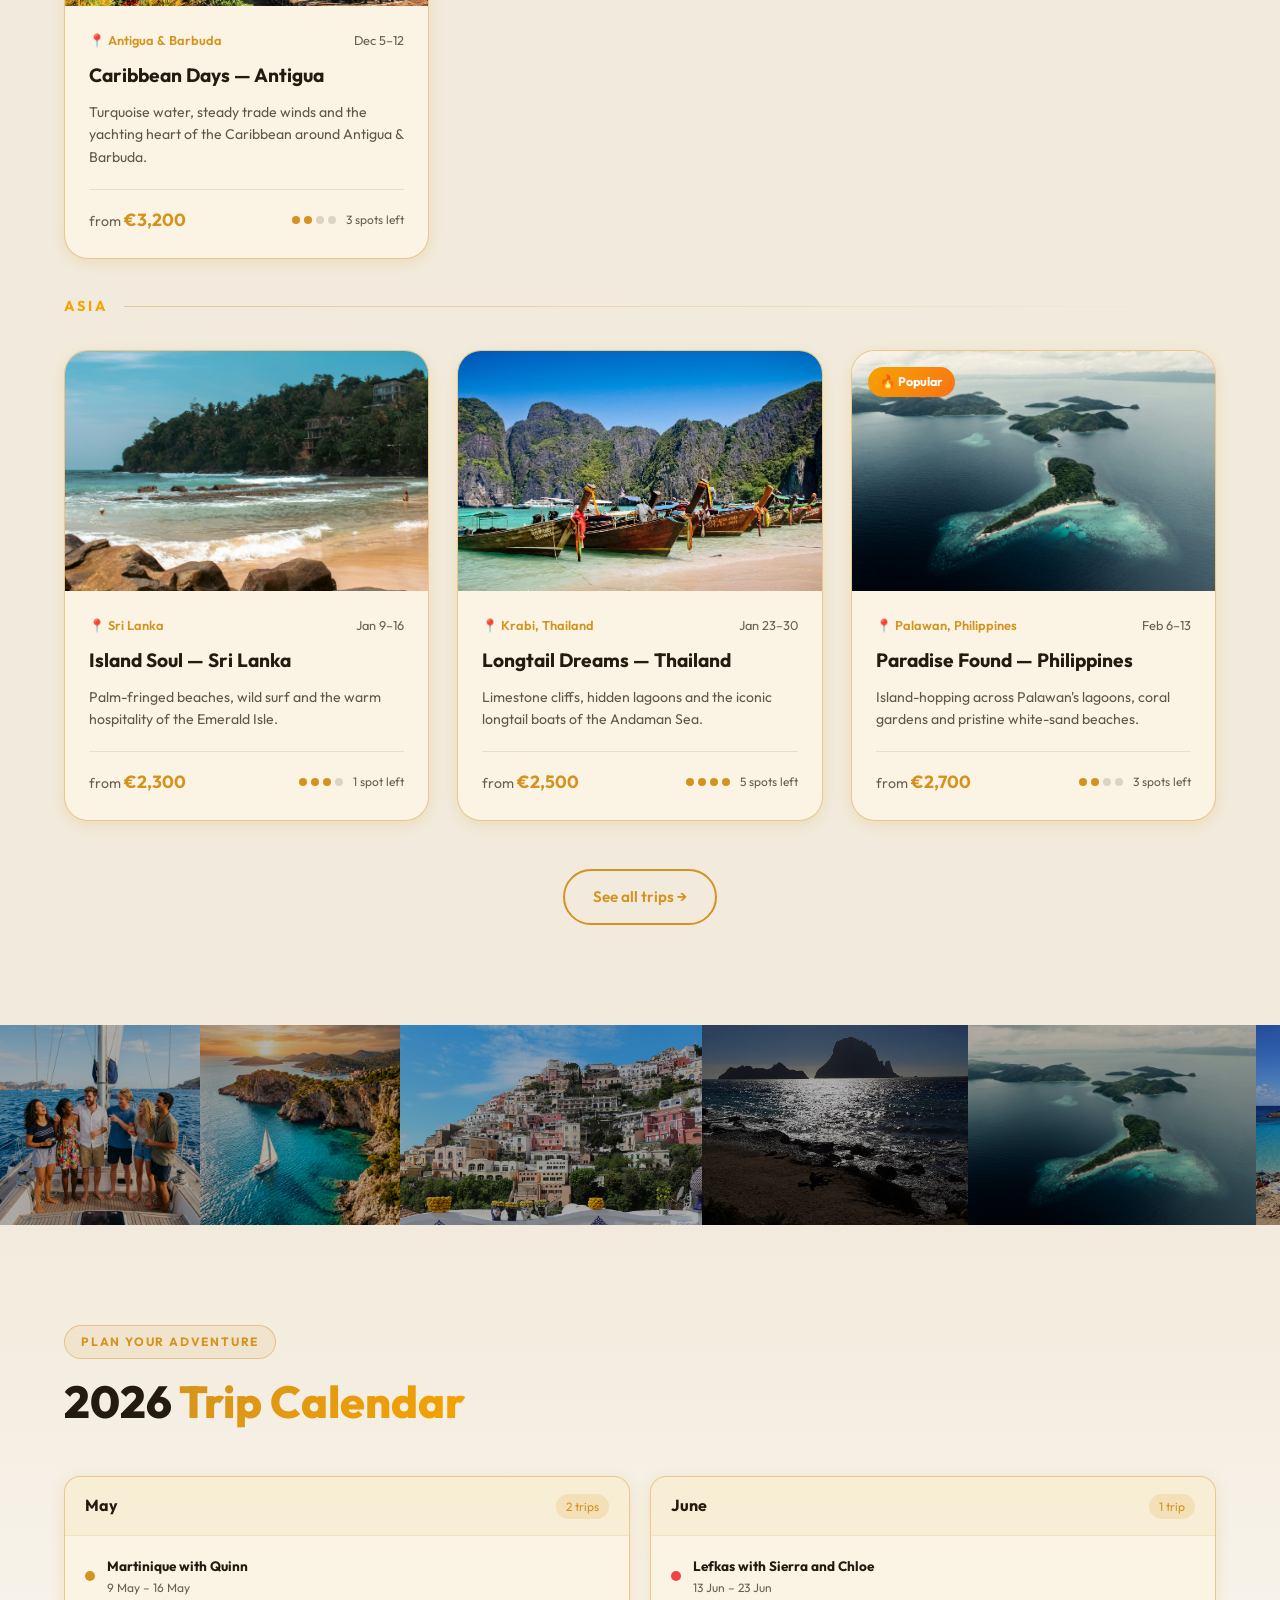
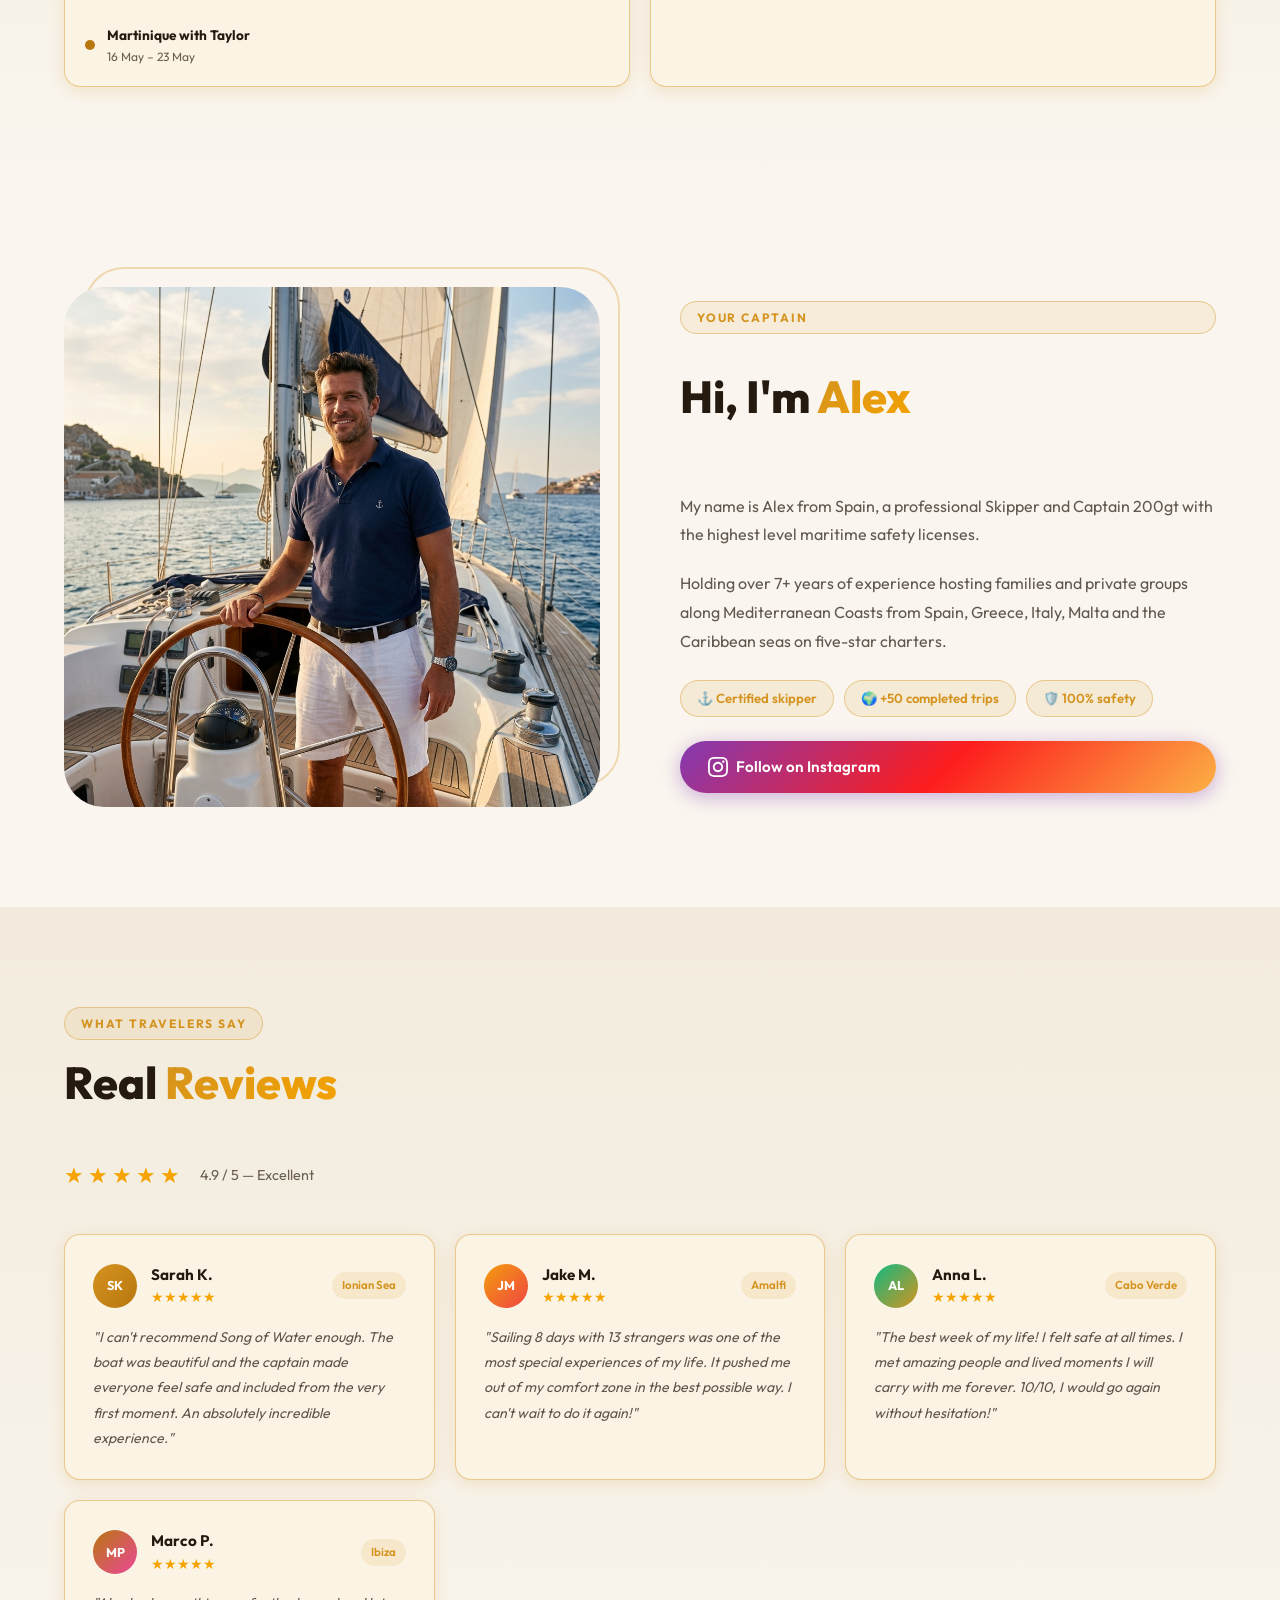
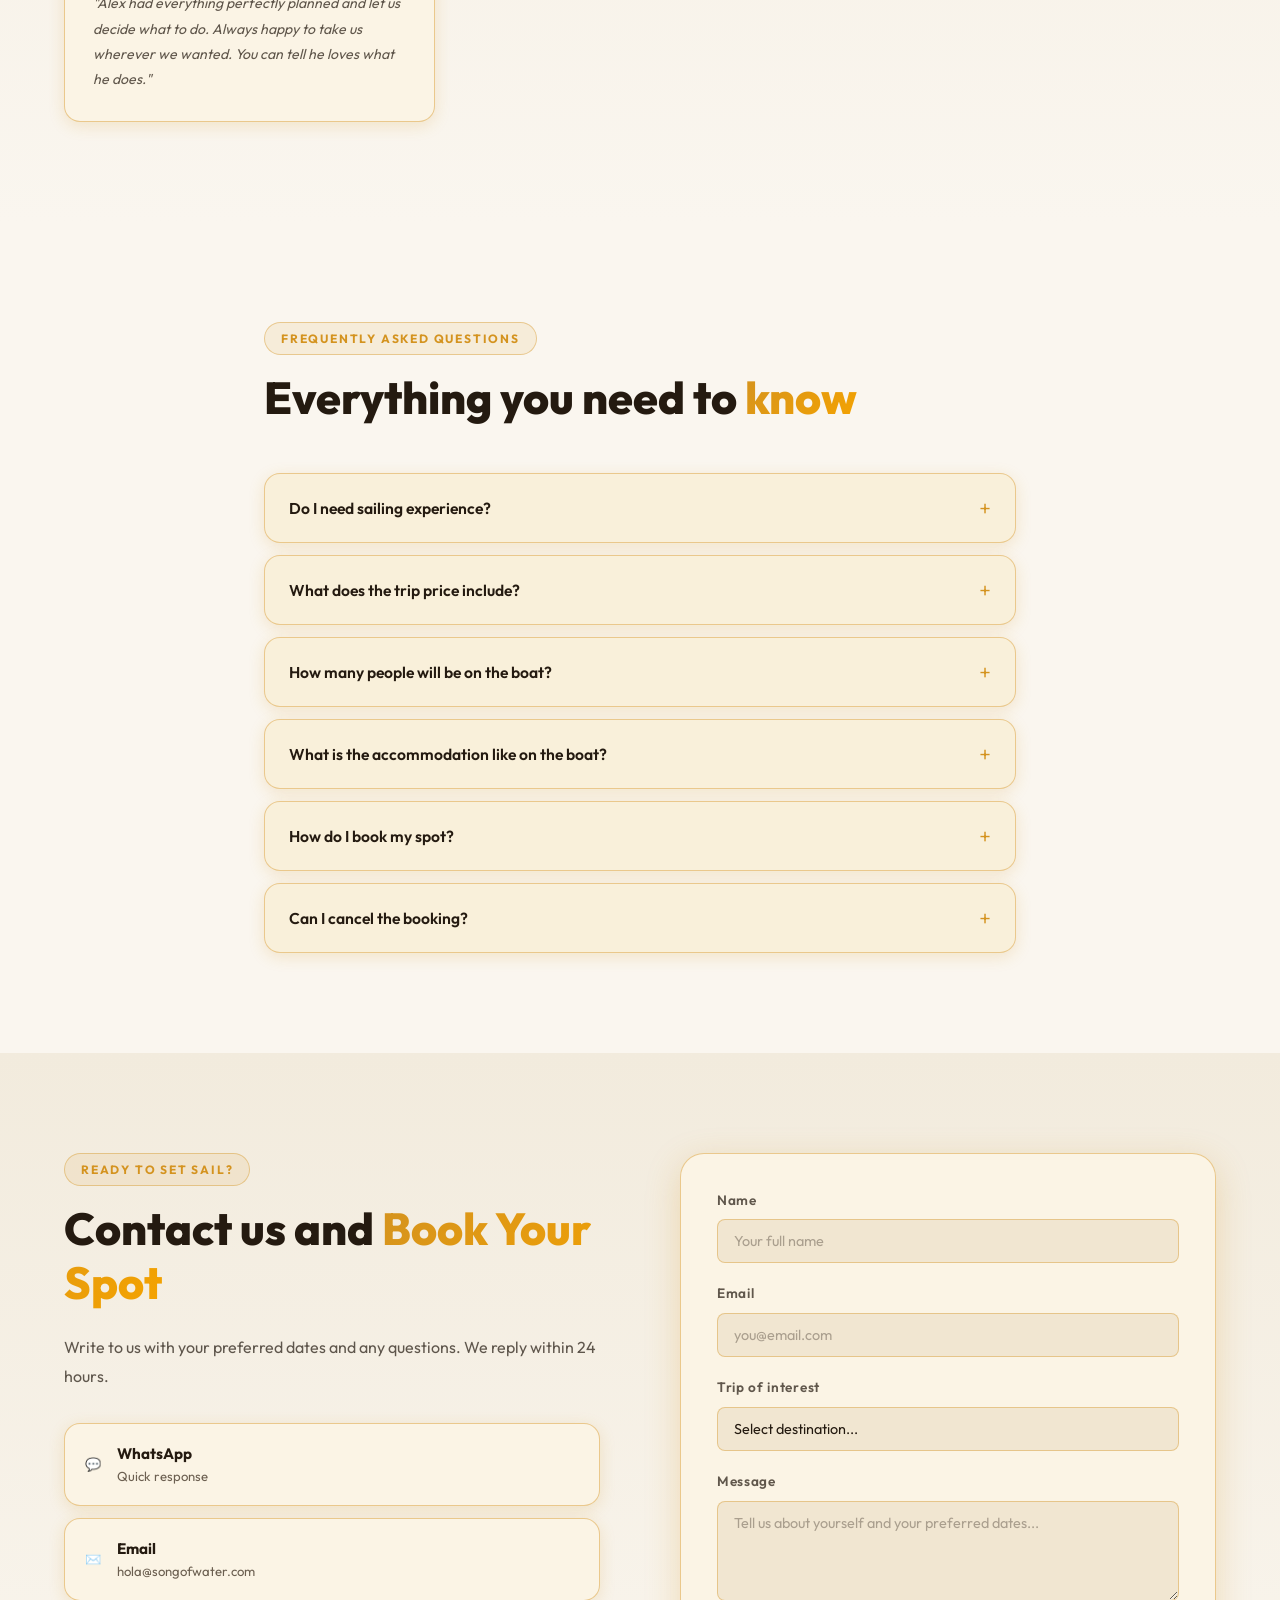
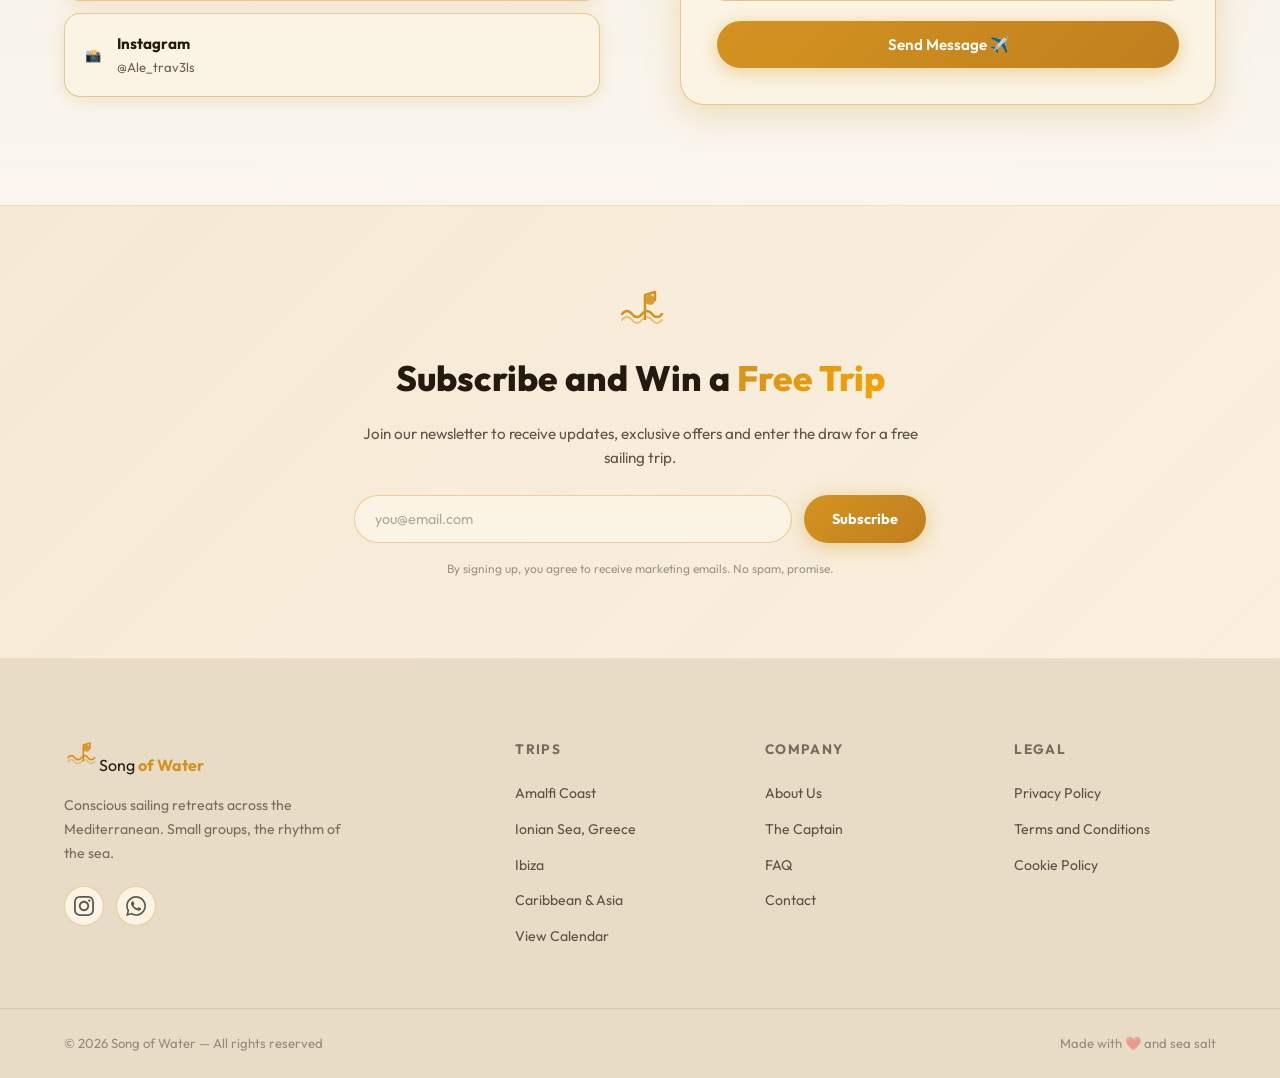
==== commit 78e67989: "Rebrand: GroupSailTrips → Song of Water, nuevo icono SVG" ====
--- a/index.html
+++ b/index.html
@@ -3,8 +3,8 @@
 <head>
   <meta charset="UTF-8" />
   <meta name="viewport" content="width=device-width, initial-scale=1.0" />
-  <title>GroupSailTrips — The Adventure of a Lifetime on a Sailboat</title>
-  <meta name="description" content="Group sailing trips around the Mediterranean, the Caribbean and Asia. Small groups, authentic experiences, expert captain." />
+  <title>Song of Water — Conscious Sailing Retreats</title>
+  <meta name="description" content="Song of Water: conscious sailing retreats across the Mediterranean, Caribbean and Asia. Small groups, authentic experiences, the rhythm of the sea." />
   <link rel="preconnect" href="https://fonts.googleapis.com" />
   <link rel="preconnect" href="https://fonts.gstatic.com" crossorigin />
   <link href="https://fonts.googleapis.com/css2?family=Outfit:wght@300;400;500;600;700;800;900&family=Playfair+Display:ital,wght@0,400;0,700;1,400&display=swap" rel="stylesheet" />
@@ -16,8 +16,13 @@
   <nav class="navbar" id="navbar">
     <div class="nav-container">
       <a href="#" class="nav-logo" id="nav-logo-link">
-        <span class="logo-icon">⛵</span>
-        <span class="logo-text">Group<strong>Sail</strong>Trips</span>
+        <svg class="logo-icon-svg" width="32" height="32" viewBox="0 0 48 48" fill="none" xmlns="http://www.w3.org/2000/svg">
+          <path d="M6 28c3-4 7-4 10 0s7 4 10 0 7-4 10 0 7 4 10 0" stroke="currentColor" stroke-width="2.5" stroke-linecap="round" fill="none"/>
+          <path d="M6 34c3-4 7-4 10 0s7 4 10 0 7-4 10 0 7 4 10 0" stroke="currentColor" stroke-width="2" stroke-linecap="round" fill="none" opacity="0.5"/>
+          <circle cx="34" cy="14" r="5" fill="currentColor" opacity="0.9"/>
+          <path d="M39 14V6l-10 3v24" stroke="currentColor" stroke-width="2.5" stroke-linecap="round" stroke-linejoin="round" fill="none"/>
+        </svg>
+        <span class="logo-text">Song <strong>of Water</strong></span>
       </a>
       <ul class="nav-links" id="nav-links">
         <li><a href="#trips" class="nav-link">Trips</a></li>
@@ -42,9 +47,9 @@
     <div class="hero-content">
       <div class="hero-badge">🌊 2026 season open</div>
       <h1 class="hero-title">
-        Get ready for adventure of a life time:
+        Let the ocean carry your story:
       </h1>
-      <p class="hero-subtitle">Conscious sailing retreats designed for lasting memories, deeper self-discovery and earth exploration.
+      <p class="hero-subtitle">Conscious sailing retreats designed to listen to the rhythm of the sea, discover yourself and explore the world.
         <br/>
         Small groups, expert skipper, no sailing experience required, just curiosity.</p>
       <div class="hero-actions">
@@ -78,7 +83,7 @@
   <section class="why-us" id="about">
     <div class="container">
       <div class="section-label">Why choose us?</div>
-      <h2 class="section-title">Why travel with <span class="highlight">GroupSailTrips</span></h2>
+      <h2 class="section-title">Why travel with <span class="highlight">Song of Water</span></h2>
       <div class="features-grid">
         <div class="feature-card" id="feature-small-groups">
           <div class="feature-icon">👥</div>
@@ -423,7 +428,7 @@
     <div class="container">
       <div class="captain-grid">
         <div class="captain-img-wrap">
-          <img src="images/captain_photo.png" alt="GroupSailTrips captain" class="captain-img" id="captain-img" />
+          <img src="images/captain_photo.png" alt="Song of Water captain" class="captain-img" id="captain-img" />
           <div class="captain-img-decoration"></div>
         </div>
         <div class="captain-content">
@@ -464,7 +469,7 @@
             </div>
             <div class="review-trip-tag">Ionian Sea</div>
           </div>
-          <p class="review-text">"I can't recommend GroupSailTrips enough. The boat was beautiful and the captain made everyone feel safe and included from the very first moment. An absolutely incredible experience."</p>
+          <p class="review-text">"I can't recommend Song of Water enough. The boat was beautiful and the captain made everyone feel safe and included from the very first moment. An absolutely incredible experience."</p>
         </div>
         <div class="review-card" id="review-2">
           <div class="review-header">
@@ -580,9 +585,9 @@
               <span class="contact-method-icon">💬</span>
               <div><strong>WhatsApp</strong><span>Quick response</span></div>
             </a>
-            <a href="mailto:hola@groupsailtrips.com" class="contact-method" id="contact-email">
+            <a href="mailto:hola@songofwater.com" class="contact-method" id="contact-email">
               <span class="contact-method-icon">✉️</span>
-              <div><strong>Email</strong><span>hola@groupsailtrips.com</span></div>
+              <div><strong>Email</strong><span>hola@songofwater.com</span></div>
             </a>
             <a href="https://www.instagram.com/Ale.trav3ls" class="contact-method" id="contact-instagram">
               <span class="contact-method-icon">📸</span>
@@ -635,7 +640,12 @@
   <!-- =========== NEWSLETTER =========== -->
   <section class="newsletter-section" id="newsletter">
     <div class="container newsletter-container">
-      <div class="newsletter-icon">⛵</div>
+      <svg class="newsletter-icon-svg" width="48" height="48" viewBox="0 0 48 48" fill="none" xmlns="http://www.w3.org/2000/svg">
+        <path d="M6 28c3-4 7-4 10 0s7 4 10 0 7-4 10 0 7 4 10 0" stroke="currentColor" stroke-width="2.5" stroke-linecap="round" fill="none"/>
+        <path d="M6 34c3-4 7-4 10 0s7 4 10 0 7-4 10 0 7 4 10 0" stroke="currentColor" stroke-width="2" stroke-linecap="round" fill="none" opacity="0.5"/>
+        <circle cx="34" cy="14" r="5" fill="currentColor" opacity="0.9"/>
+        <path d="M39 14V6l-10 3v24" stroke="currentColor" stroke-width="2.5" stroke-linecap="round" stroke-linejoin="round" fill="none"/>
+      </svg>
       <h2>Subscribe and Win a <span class="highlight">Free Trip</span></h2>
       <p>Join our newsletter to receive updates, exclusive offers and enter the draw for a free sailing trip.</p>
       <form class="newsletter-form" id="newsletter-form" onsubmit="handleNewsletter(event)">
@@ -652,10 +662,15 @@
     <div class="container footer-grid">
       <div class="footer-brand">
         <div class="nav-logo">
-          <span class="logo-icon">⛵</span>
-          <span class="logo-text">Group<strong>Sail</strong>Trips</span>
-        </div>
-        <p>Authentic sailing trips across the Mediterranean. Small groups, big adventures.</p>
+        <svg class="logo-icon-svg" width="32" height="32" viewBox="0 0 48 48" fill="none" xmlns="http://www.w3.org/2000/svg">
+          <path d="M6 28c3-4 7-4 10 0s7 4 10 0 7-4 10 0 7 4 10 0" stroke="currentColor" stroke-width="2.5" stroke-linecap="round" fill="none"/>
+          <path d="M6 34c3-4 7-4 10 0s7 4 10 0 7-4 10 0 7 4 10 0" stroke="currentColor" stroke-width="2" stroke-linecap="round" fill="none" opacity="0.5"/>
+          <circle cx="34" cy="14" r="5" fill="currentColor" opacity="0.9"/>
+          <path d="M39 14V6l-10 3v24" stroke="currentColor" stroke-width="2.5" stroke-linecap="round" stroke-linejoin="round" fill="none"/>
+        </svg>
+          <span class="logo-text">Song <strong>of Water</strong></span>
+        </div>
+        <p>Conscious sailing retreats across the Mediterranean. Small groups, the rhythm of the sea.</p>
         <div class="footer-social">
           <a href="https://www.instagram.com/Ale.trav3ls" class="social-link" id="footer-instagram" aria-label="Instagram">
             <svg width="20" height="20" viewBox="0 0 24 24" fill="currentColor"><path d="M12 2.163c3.204 0 3.584.012 4.85.07 3.252.148 4.771 1.691 4.919 4.919.058 1.265.069 1.645.069 4.849 0 3.205-.012 3.584-.069 4.849-.149 3.225-1.664 4.771-4.919 4.919-1.266.058-1.644.07-4.85.07-3.204 0-3.584-.012-4.849-.07-3.26-.149-4.771-1.699-4.919-4.92-.058-1.265-.07-1.644-.07-4.849 0-3.204.013-3.583.07-4.849.149-3.227 1.664-4.771 4.919-4.919 1.266-.057 1.645-.069 4.849-.069zm0-2.163c-3.259 0-3.667.014-4.947.072-4.358.2-6.78 2.618-6.98 6.98-.059 1.281-.073 1.689-.073 4.948 0 3.259.014 3.668.072 4.948.2 4.358 2.618 6.78 6.98 6.98 1.281.058 1.689.072 4.948.072 3.259 0 3.668-.014 4.948-.072 4.354-.2 6.782-2.618 6.979-6.98.059-1.28.073-1.689.073-4.948 0-3.259-.014-3.667-.072-4.947-.196-4.354-2.617-6.78-6.979-6.98-1.281-.059-1.69-.073-4.949-.073zm0 5.838c-3.403 0-6.162 2.759-6.162 6.162s2.759 6.163 6.162 6.163 6.162-2.759 6.162-6.163c0-3.403-2.759-6.162-6.162-6.162zm0 10.162c-2.209 0-4-1.79-4-4 0-2.209 1.791-4 4-4s4 1.791 4 4c0 2.21-1.791 4-4 4zm6.406-11.845c-.796 0-1.441.645-1.441 1.44s.645 1.44 1.441 1.44c.795 0 1.439-.645 1.439-1.44s-.644-1.44-1.439-1.44z"/></svg>
@@ -695,7 +710,7 @@
     </div>
     <div class="footer-bottom">
       <div class="container">
-        <span>© 2026 GroupSailTrips — All rights reserved</span>
+        <span>© 2026 Song of Water — All rights reserved</span>
         <span>Made with ❤️ and sea salt</span>
       </div>
     </div>
--- a/styles.css
+++ b/styles.css
@@ -1,5 +1,5 @@
 /* =============================================
-   GROUP SAIL TRIPS — PREMIUM CSS
+   SONG OF WATER — PREMIUM CSS
    ============================================= */
 
 /* --- RESET & VARIABLES --- */
@@ -25,7 +25,7 @@
   --ink-muted:    rgba(36,26,16,0.72);
   --ink-soft:     rgba(36,26,16,0.58);
   --ink-faint:    rgba(36,26,16,0.42);
-  --card:         #f7efe0;
+  --card:         #fbf4e5;
   --gradient-hero: linear-gradient(135deg, rgba(18,12,6,0.82) 0%, rgba(212,147,31,0.18) 100%);
   --gradient-card: linear-gradient(180deg, transparent 40%, rgba(27,18,10,0.95) 100%);
   --font-main:    'Outfit', sans-serif;
@@ -34,9 +34,9 @@
   --radius-md:    16px;
   --radius-lg:    24px;
   --radius-xl:    40px;
-  --shadow-sm:    0 2px 12px rgba(212,147,31,0.1);
-  --shadow-md:    0 8px 32px rgba(212,147,31,0.16);
-  --shadow-lg:    0 20px 60px rgba(212,147,31,0.22);
+  --shadow-sm:    0 4px 16px rgba(212,147,31,0.18);
+  --shadow-md:    0 10px 34px rgba(212,147,31,0.26);
+  --shadow-lg:    0 22px 64px rgba(212,147,31,0.34);
   --transition:   0.3s cubic-bezier(0.4,0,0.2,1);
 }
 
@@ -73,7 +73,7 @@
   text-transform: uppercase;
   color: var(--cyan);
   background: rgba(212,147,31,0.1);
-  border: 1px solid rgba(212,147,31,0.3);
+  border: 1px solid rgba(212,147,31,0.4);
   padding: 6px 16px;
   border-radius: 999px;
   margin-bottom: 16px;
@@ -195,6 +195,12 @@
   color: #fff;
 }
 .logo-icon { font-size: 1.6rem; }
+.logo-icon-svg { 
+  width: 32px; 
+  height: 32px; 
+  color: var(--cyan);
+  flex-shrink: 0;
+}
 .logo-text strong { color: var(--cyan); }
 
 .nav-links {
@@ -421,7 +427,7 @@
 
 .feature-card {
   background: var(--card);
-  border: 1px solid rgba(212,147,31,0.2);
+  border: 1px solid rgba(212,147,31,0.45);
   border-radius: var(--radius-lg);
   padding: 32px 28px;
   position: relative;
@@ -440,7 +446,7 @@
   transition: var(--transition);
 }
 .feature-card:hover {
-  border-color: rgba(212,147,31,0.4);
+  border-color: rgba(212,147,31,0.6);
   transform: translateY(-6px);
   box-shadow: var(--shadow-lg);
 }
@@ -506,7 +512,7 @@
 
 .trip-card {
   background: var(--card);
-  border: 1px solid rgba(212,147,31,0.16);
+  border: 1px solid rgba(212,147,31,0.45);
   border-radius: var(--radius-lg);
   overflow: hidden;
   transition: var(--transition);
@@ -515,7 +521,7 @@
 .trip-card:hover {
   transform: translateY(-8px);
   box-shadow: var(--shadow-lg);
-  border-color: rgba(212,147,31,0.3);
+  border-color: rgba(212,147,31,0.6);
 }
 
 .trip-card-img-wrap {
@@ -637,14 +643,14 @@
 
 .cal-month {
   background: var(--card);
-  border: 1px solid rgba(212,147,31,0.14);
+  border: 1px solid rgba(212,147,31,0.45);
   border-radius: var(--radius-md);
   overflow: hidden;
   transition: var(--transition);
   box-shadow: var(--shadow-sm);
 }
 .cal-month:hover {
-  border-color: rgba(212,147,31,0.3);
+  border-color: rgba(212,147,31,0.6);
   transform: translateY(-4px);
   box-shadow: var(--shadow-md);
 }
@@ -752,7 +758,7 @@
 }
 .badge {
   background: rgba(212,147,31,0.12);
-  border: 1px solid rgba(212,147,31,0.3);
+  border: 1px solid rgba(212,147,31,0.4);
   color: var(--cyan);
   padding: 7px 16px;
   border-radius: 999px;
@@ -785,14 +791,14 @@
 
 .review-card {
   background: var(--card);
-  border: 1px solid rgba(212,147,31,0.14);
+  border: 1px solid rgba(212,147,31,0.45);
   border-radius: var(--radius-md);
   padding: 28px;
   transition: var(--transition);
   box-shadow: var(--shadow-sm);
 }
 .review-card:hover {
-  border-color: rgba(212,147,31,0.25);
+  border-color: rgba(212,147,31,0.6);
   transform: translateY(-4px);
   box-shadow: var(--shadow-md);
   background: rgba(212,147,31,0.04);
@@ -849,15 +855,15 @@
 .faq-list { display: flex; flex-direction: column; gap: 12px; }
 
 .faq-item {
-  border: 1px solid rgba(212,147,31,0.16);
+  border: 1px solid rgba(212,147,31,0.45);
   border-radius: var(--radius-md);
   overflow: hidden;
   transition: var(--transition);
   background: var(--card);
   box-shadow: var(--shadow-sm);
 }
-.faq-item:hover { border-color: rgba(212,147,31,0.3); }
-.faq-item.open { border-color: rgba(212,147,31,0.4); }
+.faq-item:hover { border-color: rgba(212,147,31,0.6); }
+.faq-item.open { border-color: rgba(212,147,31,0.6); }
 
 .faq-question {
   display: flex;
@@ -930,14 +936,14 @@
   align-items: center;
   gap: 16px;
   padding: 18px 20px;
-  border: 1px solid rgba(212,147,31,0.2);
+  border: 1px solid rgba(212,147,31,0.45);
   border-radius: var(--radius-md);
   background: var(--card);
   transition: var(--transition);
   box-shadow: var(--shadow-sm);
 }
 .contact-method:hover {
-  border-color: rgba(212,147,31,0.4);
+  border-color: rgba(212,147,31,0.6);
   background: rgba(212,147,31,0.06);
   transform: translateX(6px);
 }
@@ -949,7 +955,7 @@
 
 .contact-form {
   background: var(--card);
-  border: 1px solid rgba(212,147,31,0.2);
+  border: 1px solid rgba(212,147,31,0.45);
   border-radius: var(--radius-lg);
   padding: 36px;
   display: flex;
@@ -971,7 +977,7 @@
 .form-group select,
 .form-group textarea {
   background: var(--off-white);
-  border: 1px solid rgba(212,147,31,0.25);
+  border: 1px solid rgba(212,147,31,0.4);
   border-radius: var(--radius-sm);
   padding: 12px 16px;
   color: var(--ink);
@@ -1024,6 +1030,12 @@
 }
 
 .newsletter-icon { font-size: 3rem; animation: float 3s ease-in-out infinite; }
+.newsletter-icon-svg { 
+  width: 48px; 
+  height: 48px; 
+  color: var(--cyan);
+  animation: float 3s ease-in-out infinite;
+}
 @keyframes float {
   0%, 100% { transform: translateY(0); }
   50%       { transform: translateY(-12px); }
@@ -1045,7 +1057,7 @@
 .newsletter-form input {
   flex: 1;
   background: var(--card);
-  border: 1px solid rgba(212,147,31,0.3);
+  border: 1px solid rgba(212,147,31,0.4);
   border-radius: 999px;
   padding: 14px 20px;
   color: var(--ink);
@@ -1122,7 +1134,7 @@
   width: 40px; height: 40px;
   border-radius: 50%;
   background: var(--card);
-  border: 1px solid rgba(212,147,31,0.25);
+  border: 1px solid rgba(212,147,31,0.4);
   display: flex;
   align-items: center;
   justify-content: center;
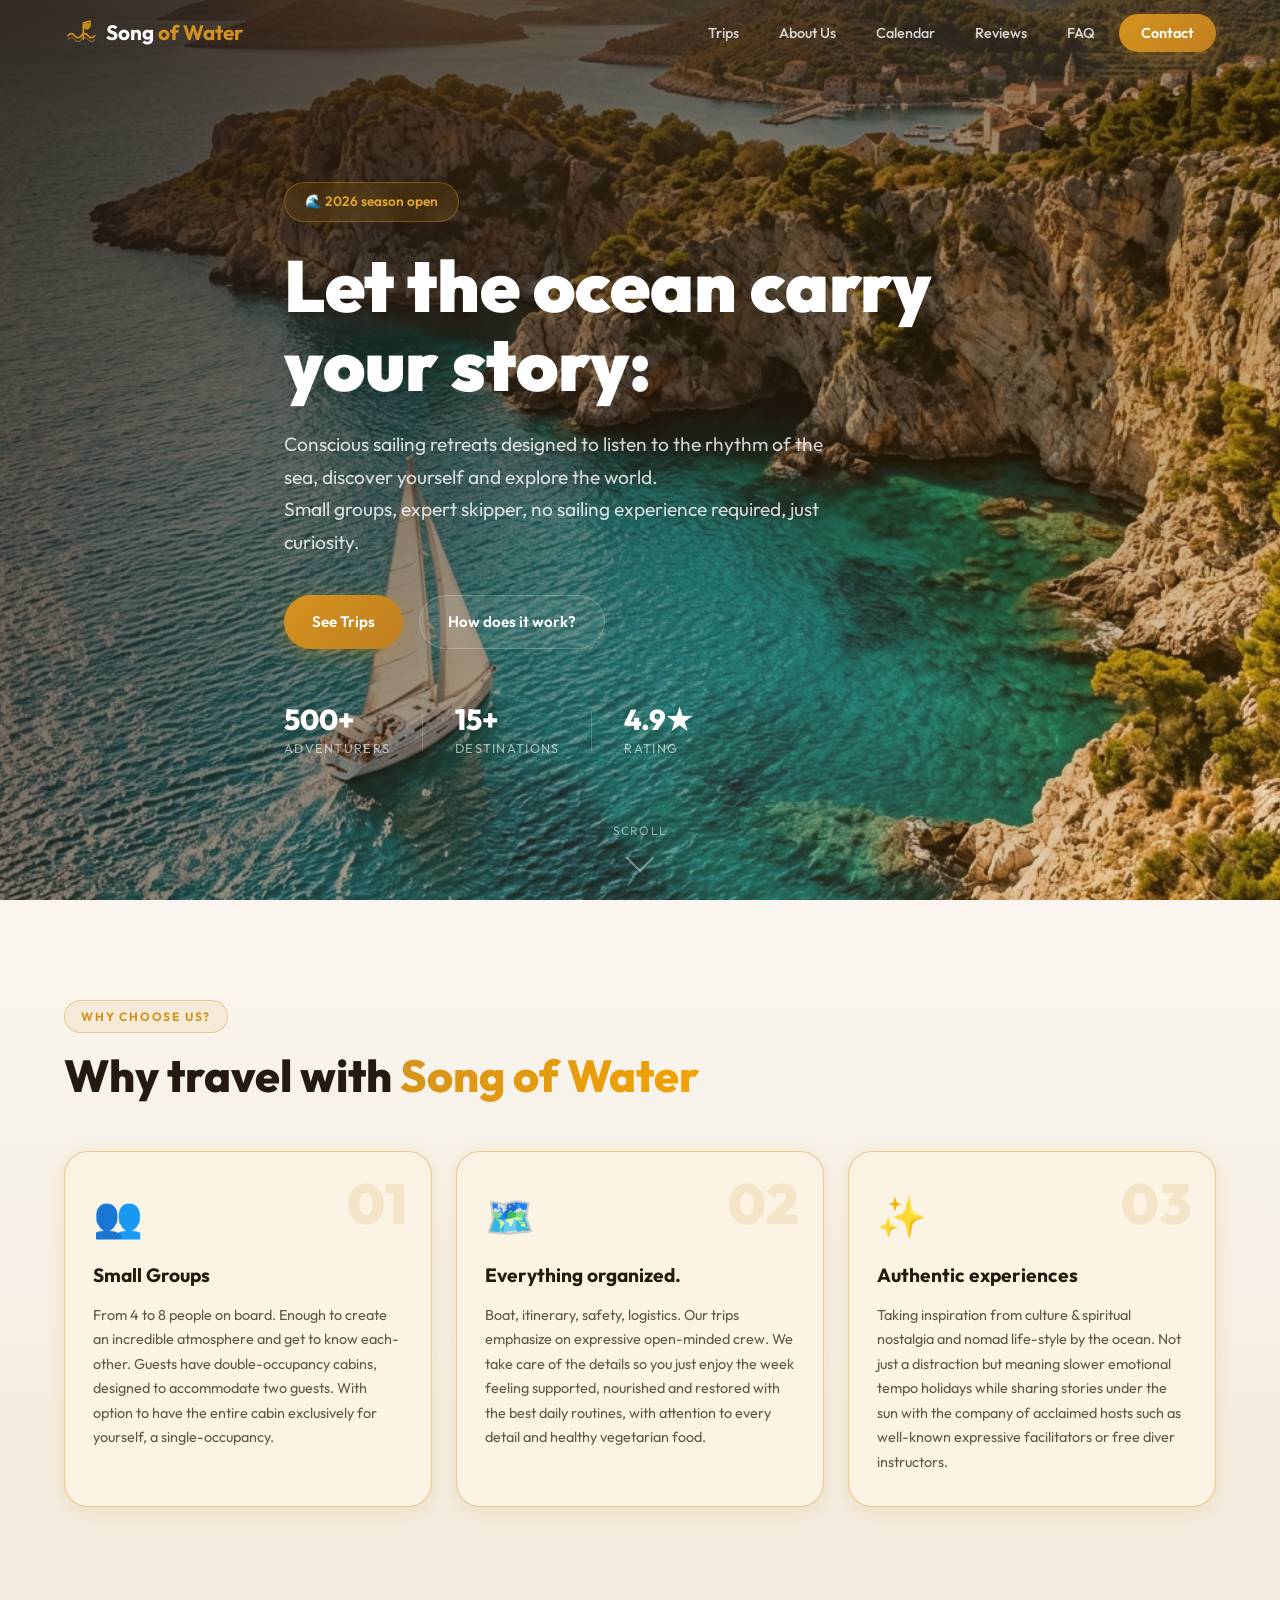
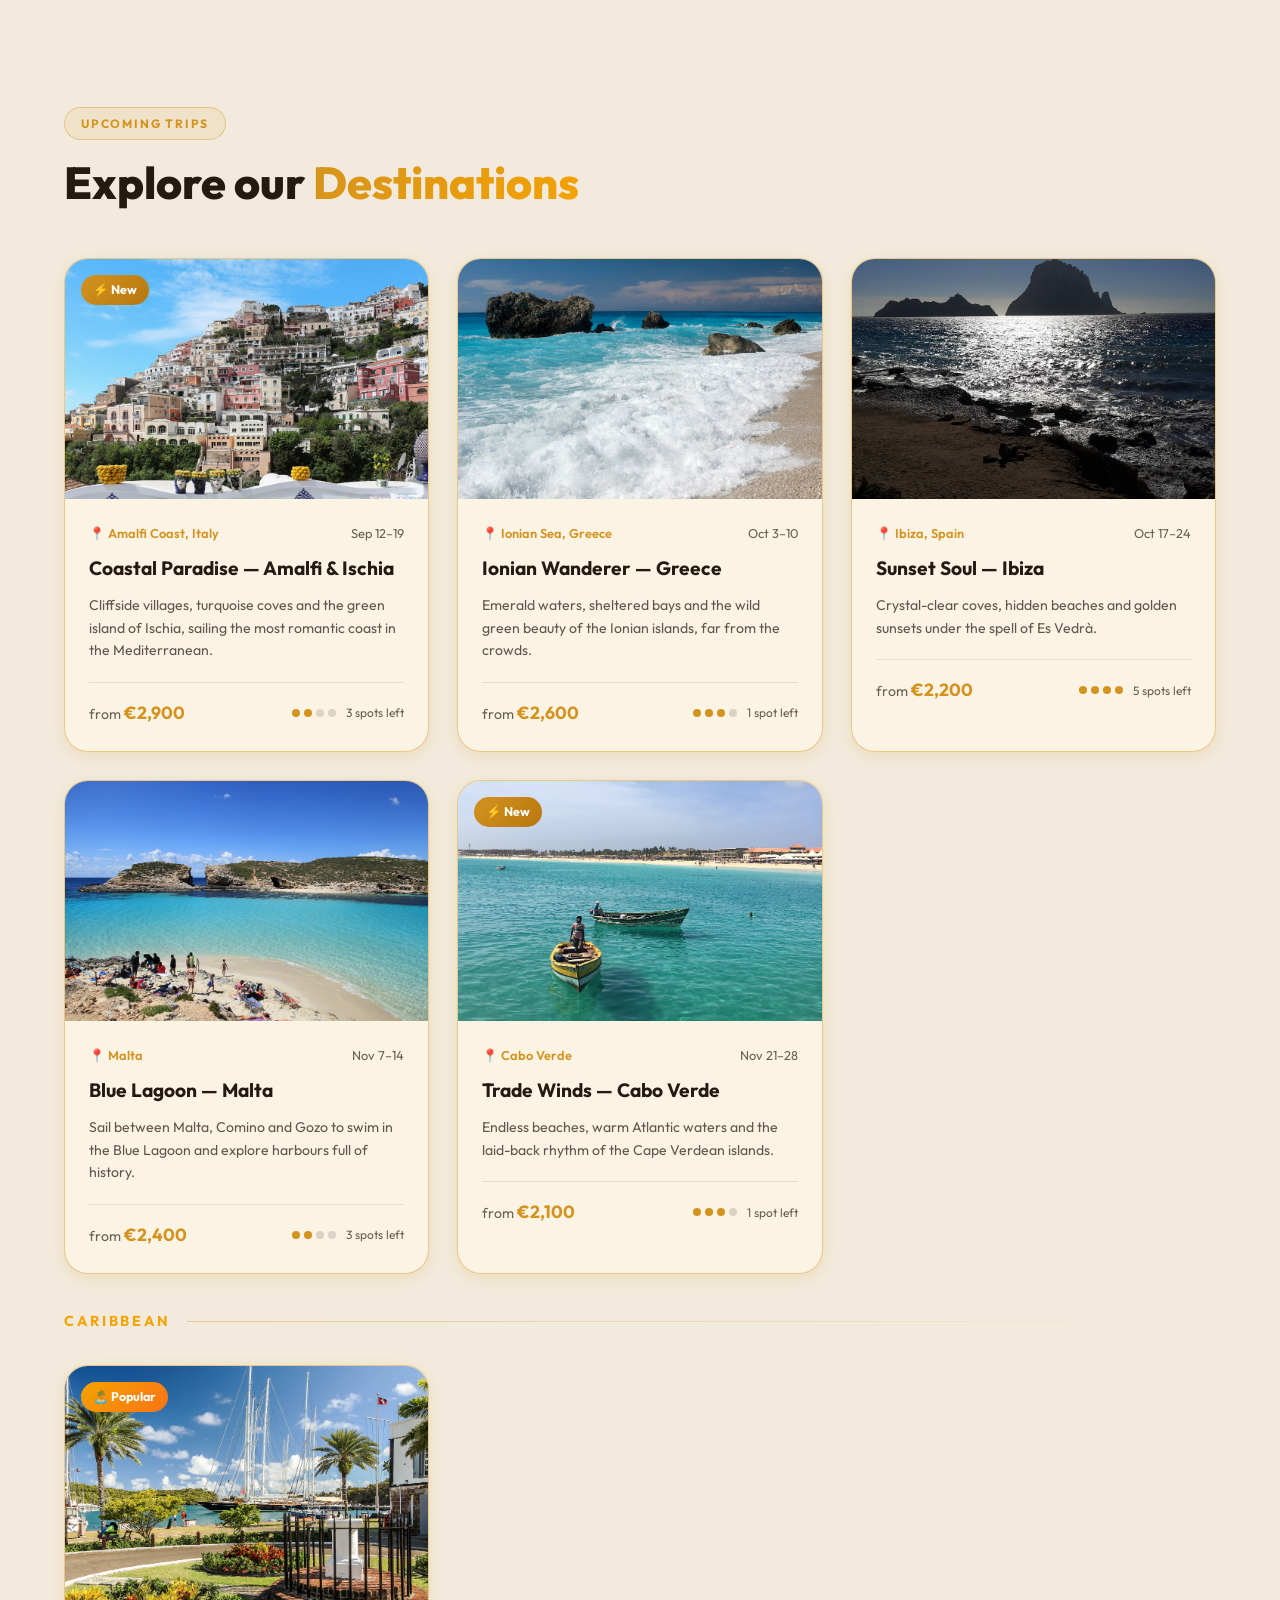
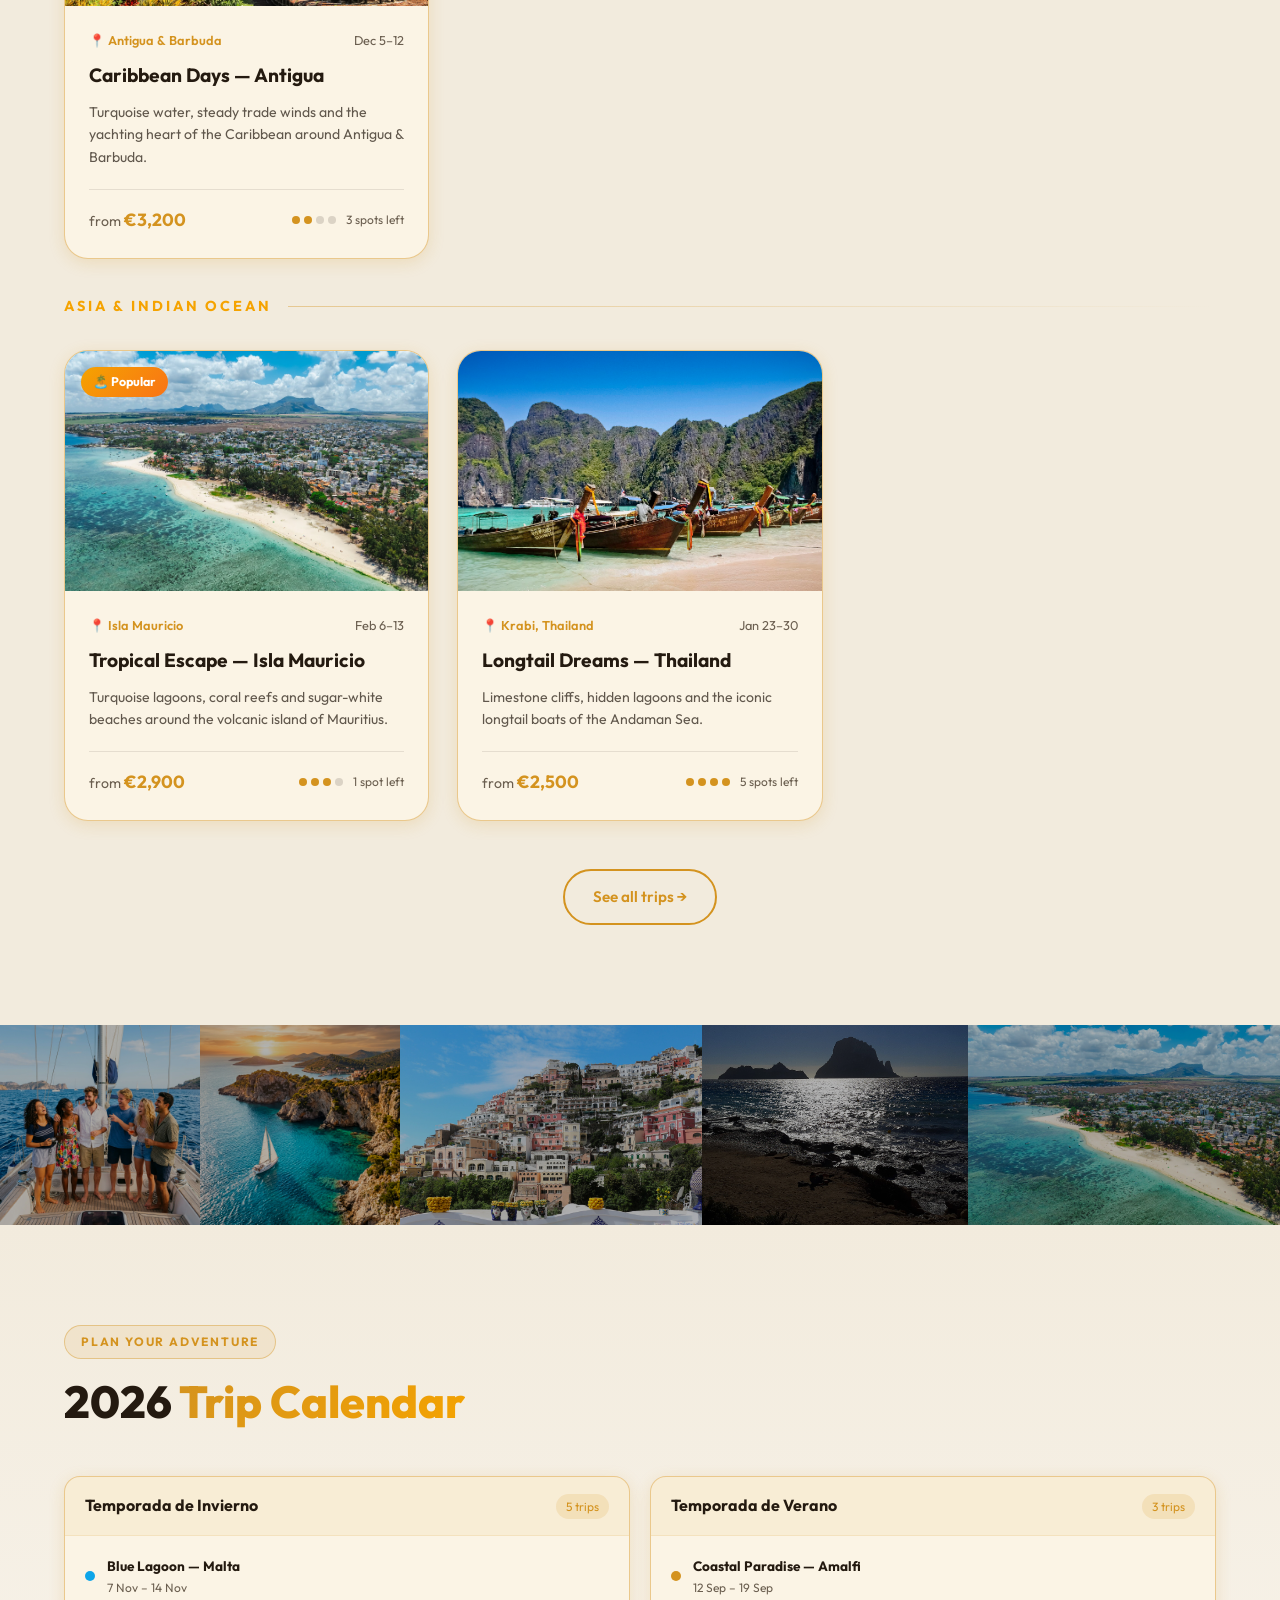
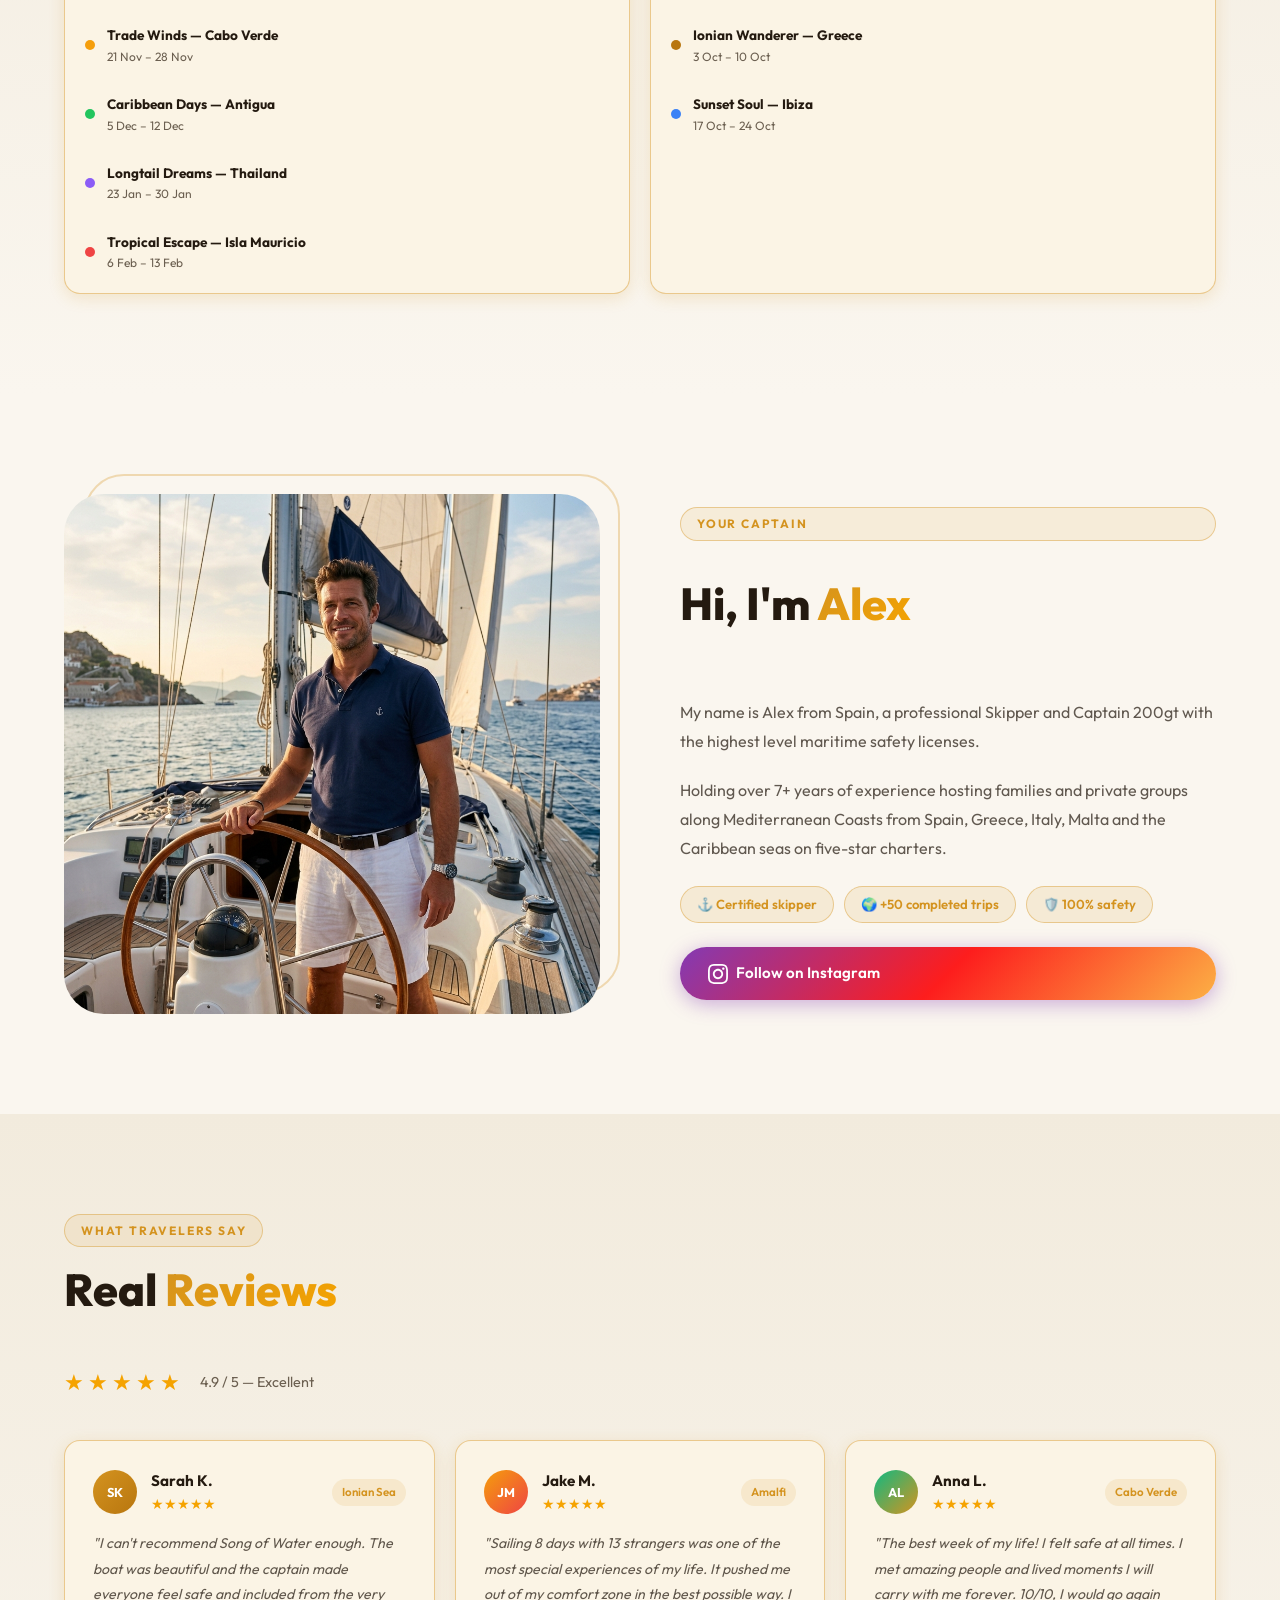
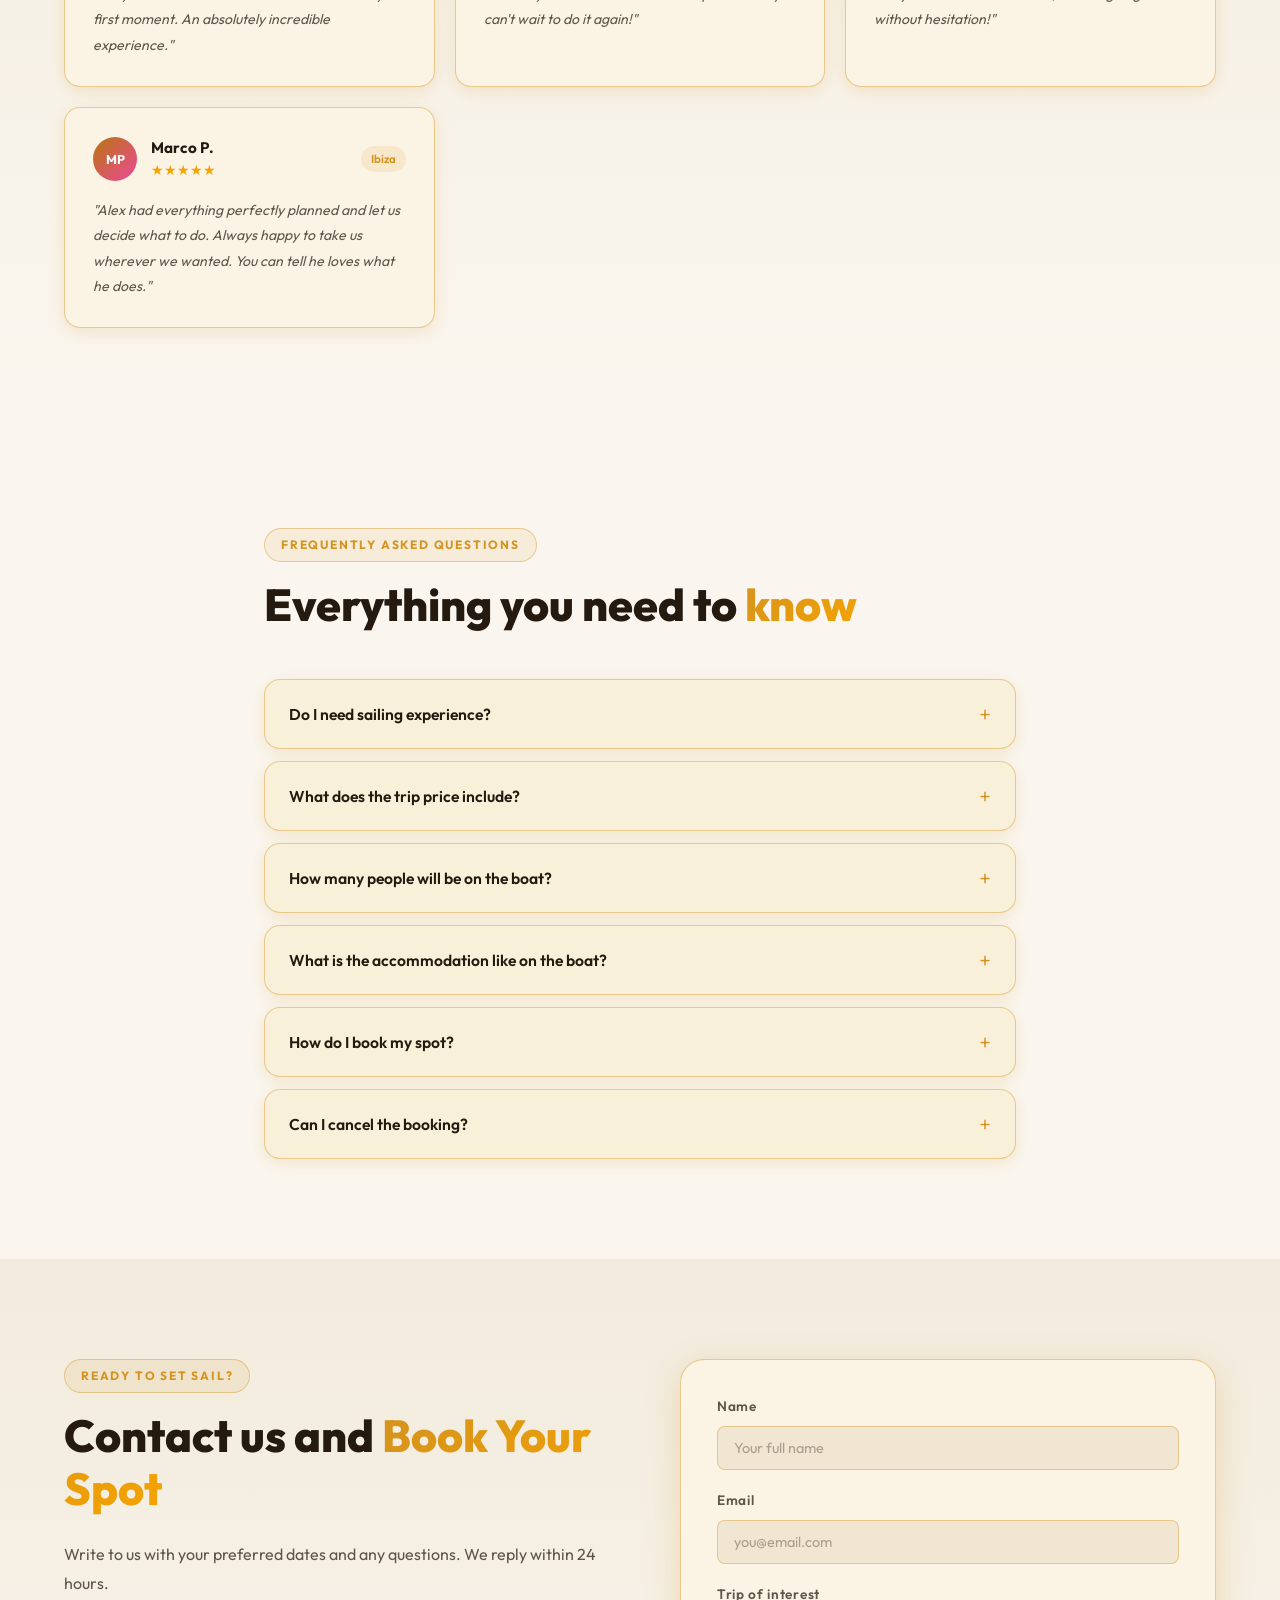
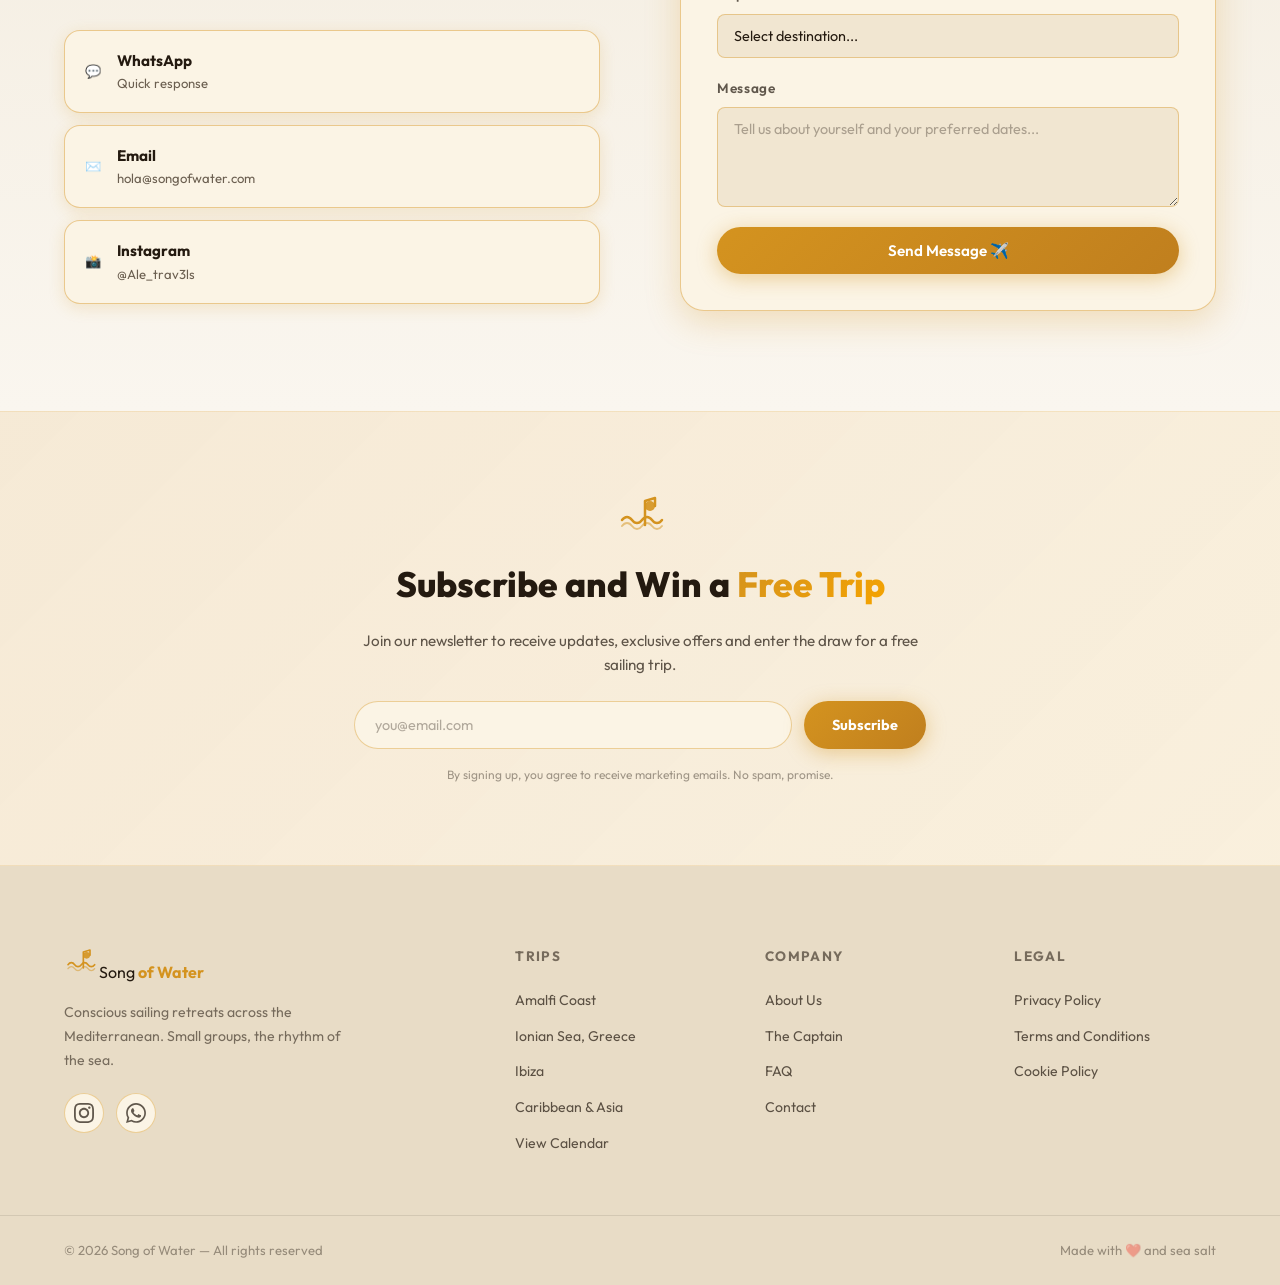
==== commit 99d2b6de: "Replace Sri Lanka and Philippines with Mauritius; reorganize calendar by season" ====
--- a/index.html
+++ b/index.html
@@ -281,24 +281,25 @@
           </div>
         </div>
 
-        <div class="trips-group-title">Asia</div>
-
-        <div class="trip-card" id="trip-srilanka">
+        <div class="trips-group-title">Asia &amp; Indian Ocean</div>
+
+        <div class="trip-card" id="trip-mauritius">
           <div class="trip-card-img-wrap">
-            <img src="images/srilanka.png" alt="Sri Lanka" class="trip-card-img" />
+            <img src="images/mauritius.jpg" alt="Mauritius" class="trip-card-img" />
+            <div class="trip-badge">🏝️ Popular</div>
             <div class="trip-overlay">
               <a href="#contact" class="btn btn-primary btn-sm">Book</a>
             </div>
           </div>
           <div class="trip-card-body">
             <div class="trip-meta">
-              <span class="trip-location">📍 Sri Lanka</span>
-              <span class="trip-date">Jan 9–16</span>
-            </div>
-            <h3 class="trip-title">Island Soul — Sri Lanka</h3>
-            <p class="trip-desc">Palm-fringed beaches, wild surf and the warm hospitality of the Emerald Isle.</p>
+              <span class="trip-location">📍 Isla Mauricio</span>
+              <span class="trip-date">Feb 6–13</span>
+            </div>
+            <h3 class="trip-title">Tropical Escape — Isla Mauricio</h3>
+            <p class="trip-desc">Turquoise lagoons, coral reefs and sugar-white beaches around the volcanic island of Mauritius.</p>
             <div class="trip-footer">
-              <span class="trip-price">from <strong>€2,300</strong></span>
+              <span class="trip-price">from <strong>€2,900</strong></span>
               <div class="trip-spots">
                 <span class="spots-dot"></span>
                 <span class="spots-dot"></span>
@@ -332,34 +333,6 @@
                 <span class="spots-dot"></span>
                 <span class="spots-dot"></span>
                 <span class="spots-text">5 spots left</span>
-              </div>
-            </div>
-          </div>
-        </div>
-
-        <div class="trip-card" id="trip-philippines">
-          <div class="trip-card-img-wrap">
-            <img src="images/philippines.png" alt="Palawan, Philippines" class="trip-card-img" />
-            <div class="trip-badge">🔥 Popular</div>
-            <div class="trip-overlay">
-              <a href="#contact" class="btn btn-primary btn-sm">Book</a>
-            </div>
-          </div>
-          <div class="trip-card-body">
-            <div class="trip-meta">
-              <span class="trip-location">📍 Palawan, Philippines</span>
-              <span class="trip-date">Feb 6–13</span>
-            </div>
-            <h3 class="trip-title">Paradise Found — Philippines</h3>
-            <p class="trip-desc">Island-hopping across Palawan's lagoons, coral gardens and pristine white-sand beaches.</p>
-            <div class="trip-footer">
-              <span class="trip-price">from <strong>€2,700</strong></span>
-              <div class="trip-spots">
-                <span class="spots-dot"></span>
-                <span class="spots-dot"></span>
-                <span class="spots-dot empty"></span>
-                <span class="spots-dot empty"></span>
-                <span class="spots-text">3 spots left</span>
               </div>
             </div>
           </div>
@@ -378,7 +351,7 @@
     <img src="images/hero_sailing.png" alt="Mediterranean sailboat" />
     <img src="images/amalfi.png" alt="Amalfi Coast" />
     <img src="images/ibiza.png" alt="Ibiza" />
-    <img src="images/philippines.png" alt="Philippines" />
+    <img src="images/mauritius.jpg" alt="Mauritius" />
     <img src="images/malta.png" alt="Malta" />
   </div>
 
@@ -388,33 +361,58 @@
       <div class="section-label">Plan your adventure</div>
       <h2 class="section-title">2026 <span class="highlight">Trip Calendar</span></h2>
       <div class="calendar-grid">
-        <div class="cal-month" id="cal-may">
+        <div class="cal-month" id="cal-invierno">
           <div class="cal-month-header">
-            <span class="cal-month-name">May</span>
-            <span class="cal-month-count">2 trips</span>
+            <span class="cal-month-name">Temporada de Invierno</span>
+            <span class="cal-month-count">5 trips</span>
           </div>
           <div class="cal-trips">
             <a href="#contact" class="cal-trip" id="cal-trip-1">
-              <span class="cal-dot" style="background:#d4931f"></span>
-              <div><strong>Martinique with Quinn</strong><span>9 May – 16 May</span></div>
+              <span class="cal-dot" style="background:#0ea5e9"></span>
+              <div><strong>Blue Lagoon — Malta</strong><span>7 Nov – 14 Nov</span></div>
               <span class="cal-arrow">→</span>
             </a>
             <a href="#contact" class="cal-trip" id="cal-trip-2">
-              <span class="cal-dot" style="background:#b8760f"></span>
-              <div><strong>Martinique with Taylor</strong><span>16 May – 23 May</span></div>
+              <span class="cal-dot" style="background:#f59e0b"></span>
+              <div><strong>Trade Winds — Cabo Verde</strong><span>21 Nov – 28 Nov</span></div>
               <span class="cal-arrow">→</span>
             </a>
-          </div>
-        </div>
-        <div class="cal-month" id="cal-june">
-          <div class="cal-month-header">
-            <span class="cal-month-name">June</span>
-            <span class="cal-month-count">1 trip</span>
-          </div>
-          <div class="cal-trips">
+            <a href="#contact" class="cal-trip" id="cal-trip-3">
+              <span class="cal-dot" style="background:#22c55e"></span>
+              <div><strong>Caribbean Days — Antigua</strong><span>5 Dec – 12 Dec</span></div>
+              <span class="cal-arrow">→</span>
+            </a>
+            <a href="#contact" class="cal-trip" id="cal-trip-4">
+              <span class="cal-dot" style="background:#8b5cf6"></span>
+              <div><strong>Longtail Dreams — Thailand</strong><span>23 Jan – 30 Jan</span></div>
+              <span class="cal-arrow">→</span>
+            </a>
             <a href="#contact" class="cal-trip" id="cal-trip-5">
               <span class="cal-dot" style="background:#ef4444"></span>
-              <div><strong>Lefkas with Sierra and Chloe</strong><span>13 Jun – 23 Jun</span></div>
+              <div><strong>Tropical Escape — Isla Mauricio</strong><span>6 Feb – 13 Feb</span></div>
+              <span class="cal-arrow">→</span>
+            </a>
+          </div>
+        </div>
+        <div class="cal-month" id="cal-verano">
+          <div class="cal-month-header">
+            <span class="cal-month-name">Temporada de Verano</span>
+            <span class="cal-month-count">3 trips</span>
+          </div>
+          <div class="cal-trips">
+            <a href="#contact" class="cal-trip" id="cal-trip-6">
+              <span class="cal-dot" style="background:#d4931f"></span>
+              <div><strong>Coastal Paradise — Amalfi</strong><span>12 Sep – 19 Sep</span></div>
+              <span class="cal-arrow">→</span>
+            </a>
+            <a href="#contact" class="cal-trip" id="cal-trip-7">
+              <span class="cal-dot" style="background:#b8760f"></span>
+              <div><strong>Ionian Wanderer — Greece</strong><span>3 Oct – 10 Oct</span></div>
+              <span class="cal-arrow">→</span>
+            </a>
+            <a href="#contact" class="cal-trip" id="cal-trip-8">
+              <span class="cal-dot" style="background:#3b82f6"></span>
+              <div><strong>Sunset Soul — Ibiza</strong><span>17 Oct – 24 Oct</span></div>
               <span class="cal-arrow">→</span>
             </a>
           </div>
@@ -615,9 +613,8 @@
                 <option value="malta">Blue Lagoon — Malta</option>
                 <option value="caboverde">Trade Winds — Cabo Verde</option>
                 <option value="antigua">Caribbean Days — Antigua</option>
-                <option value="srilanka">Island Soul — Sri Lanka</option>
                 <option value="thailand">Longtail Dreams — Thailand</option>
-                <option value="philippines">Paradise Found — Philippines</option>
+                <option value="mauritius">Tropical Escape — Isla Mauricio</option>
                 <option value="other">Other / Not decided yet</option>
               </select>
             </div>
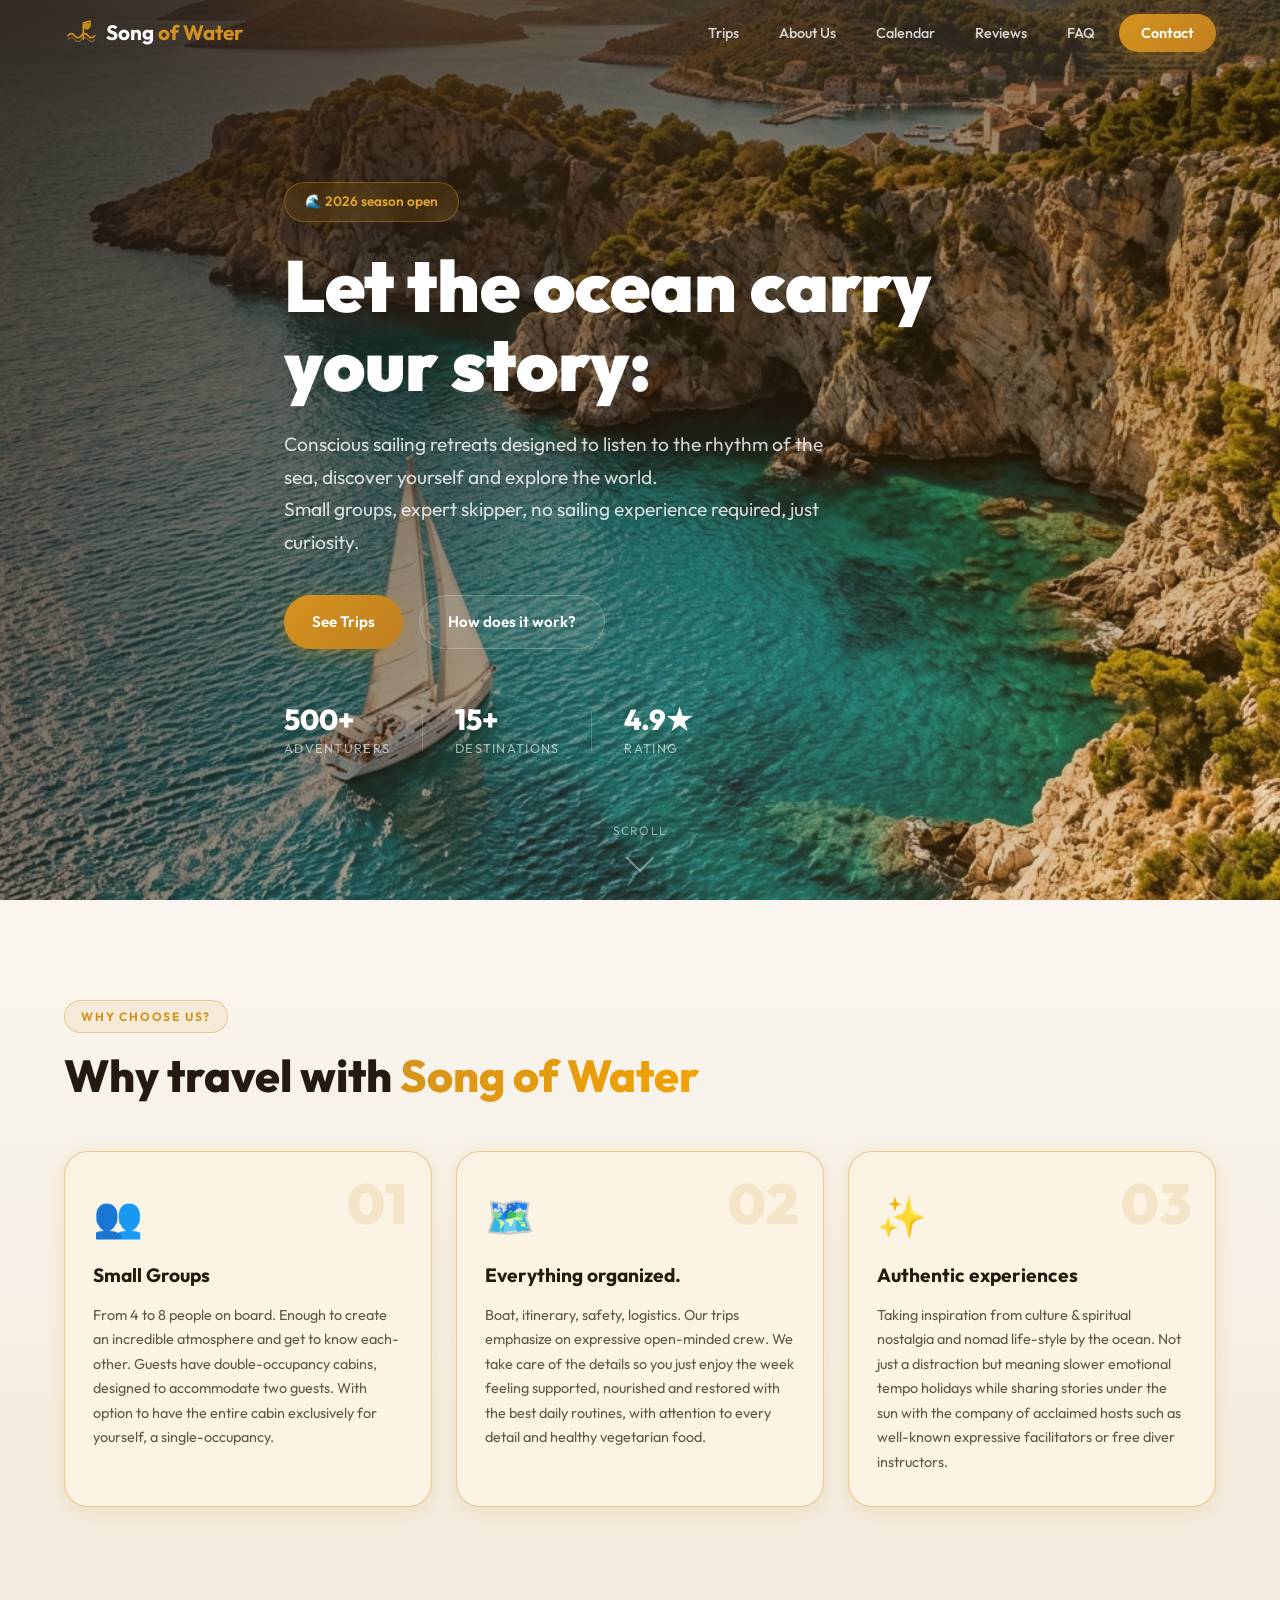
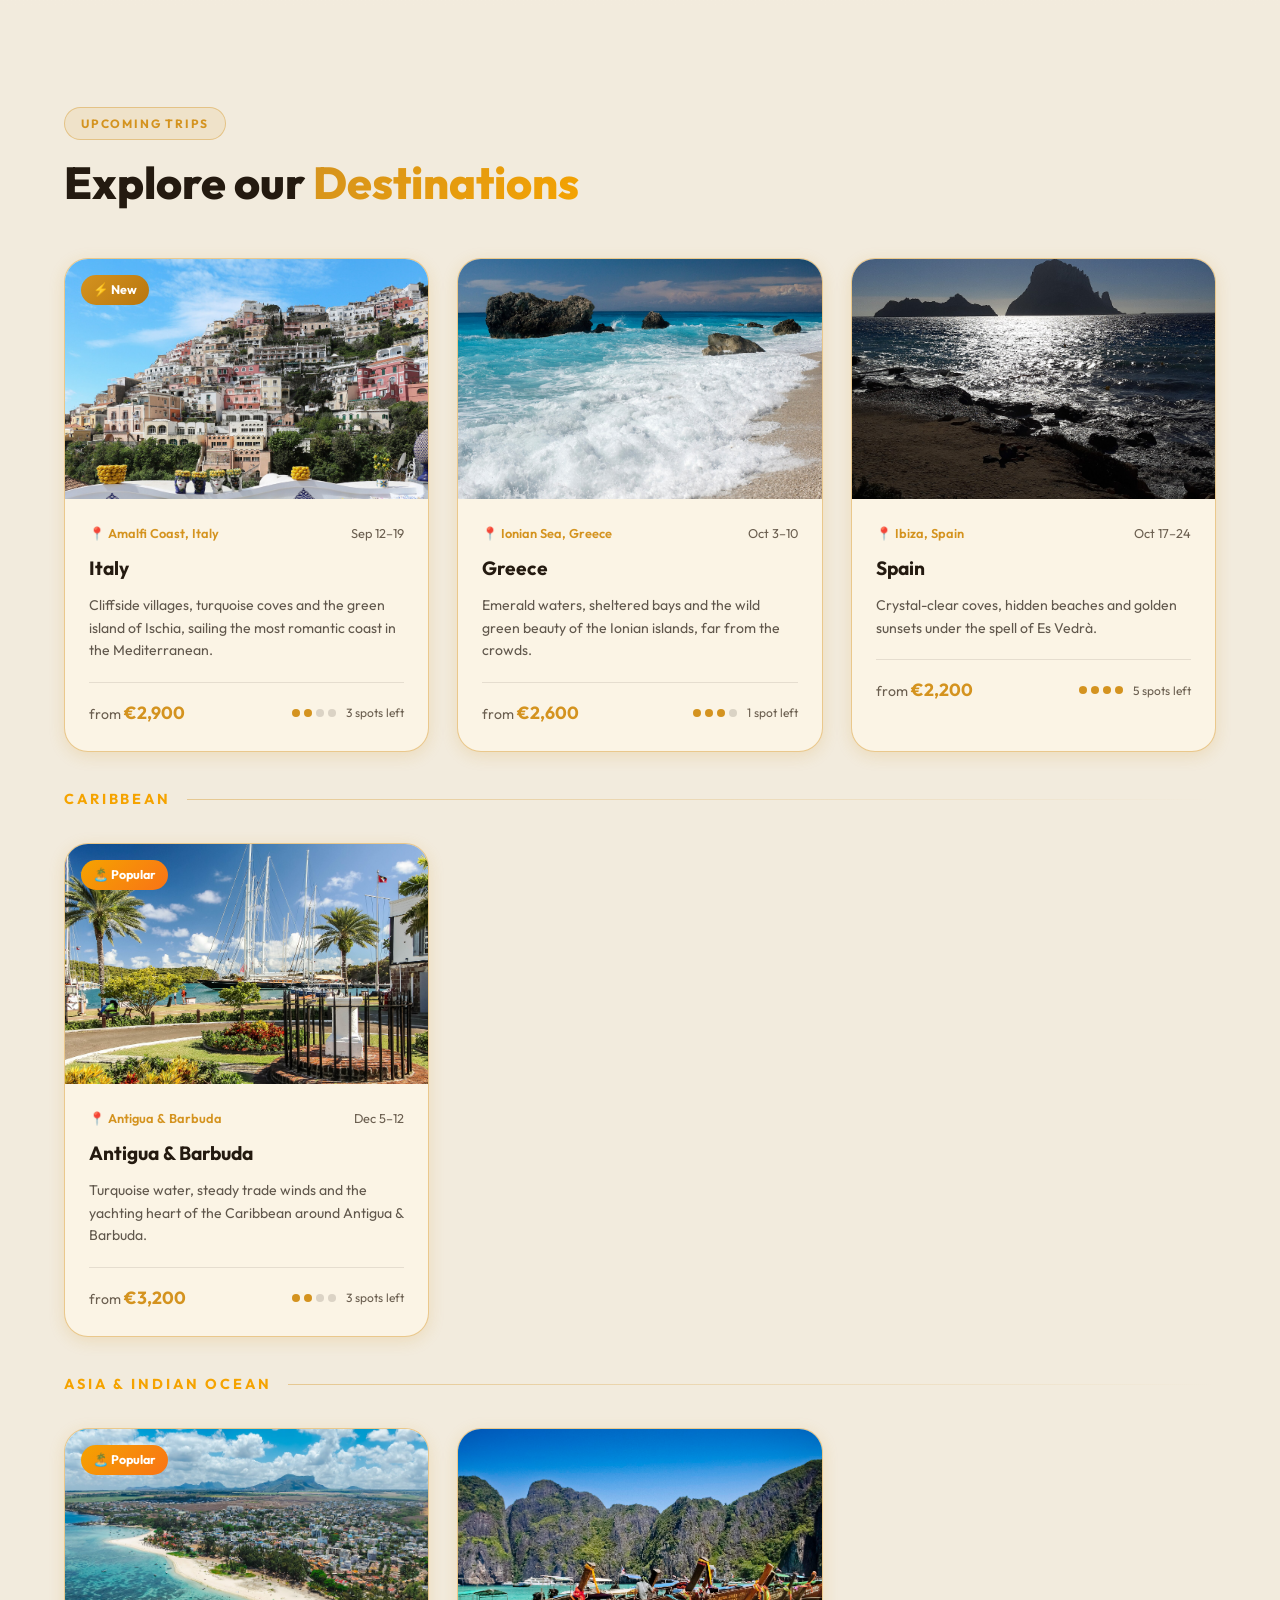
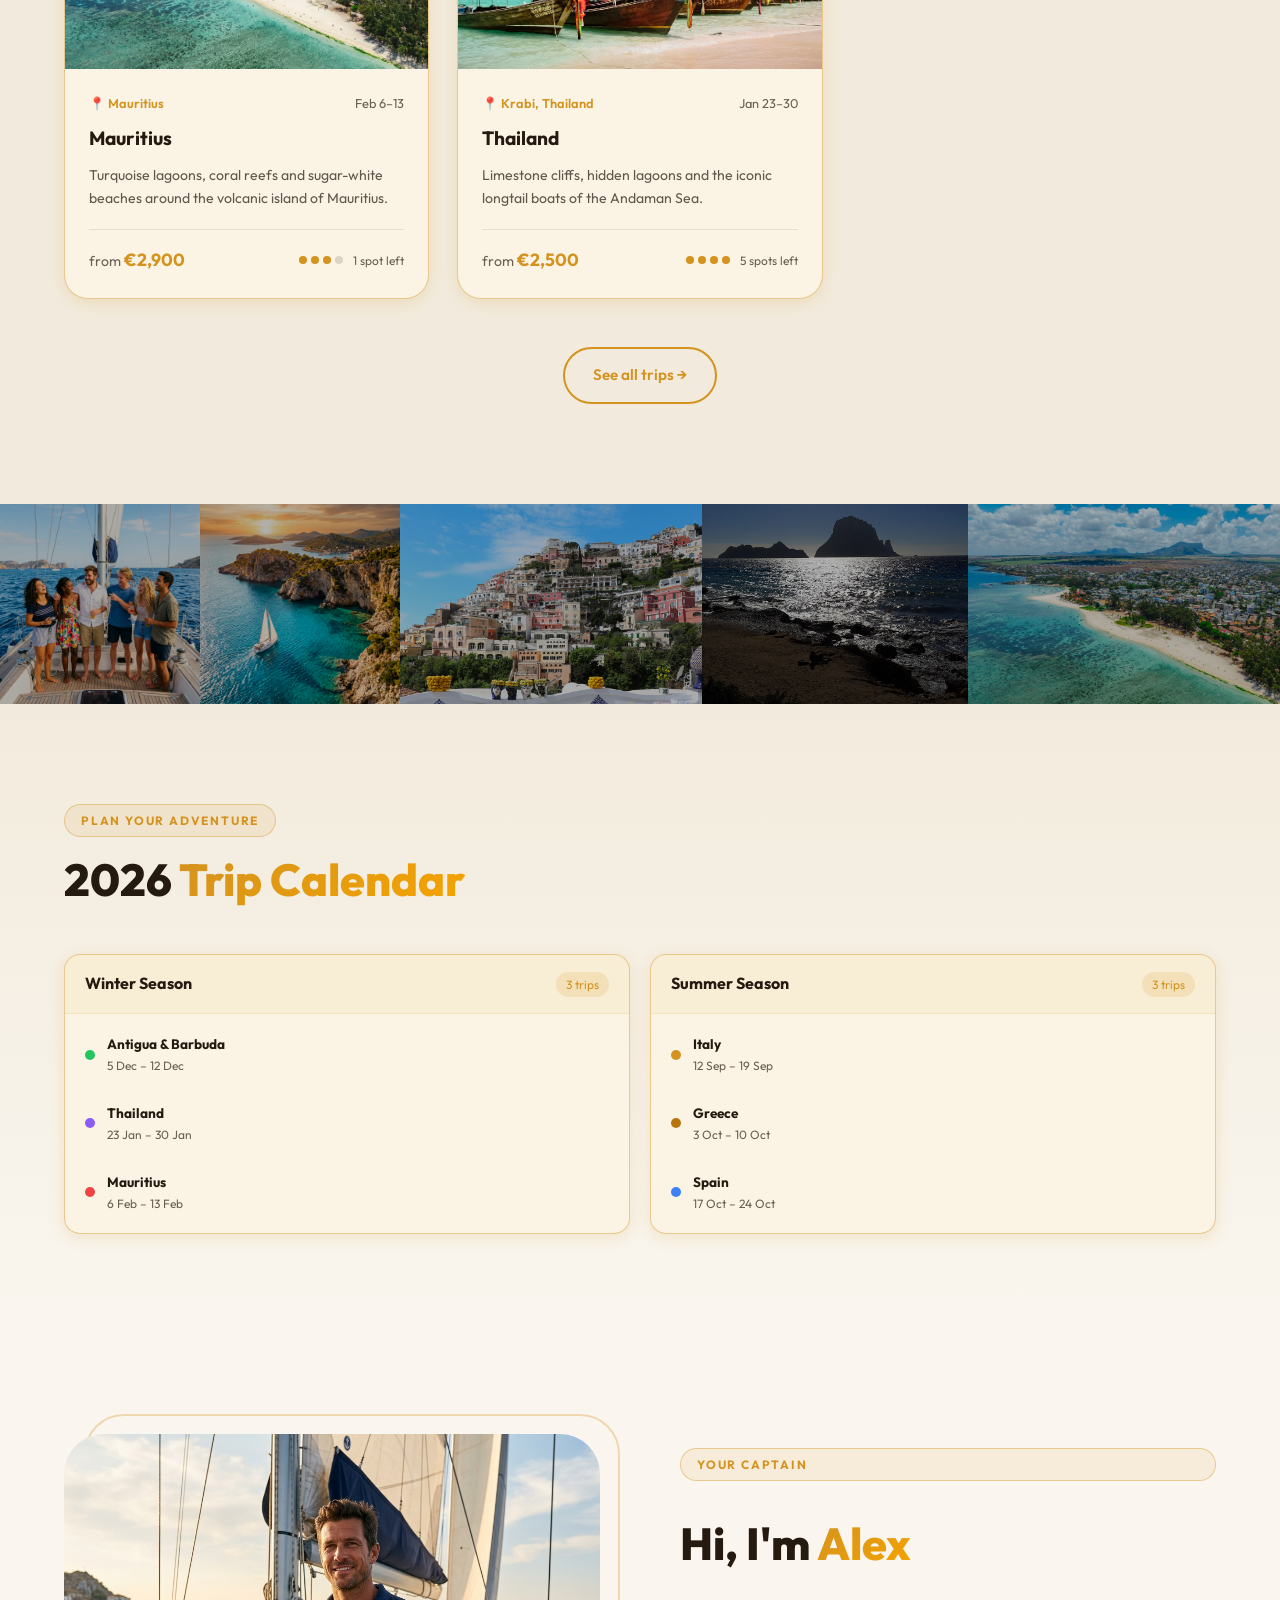
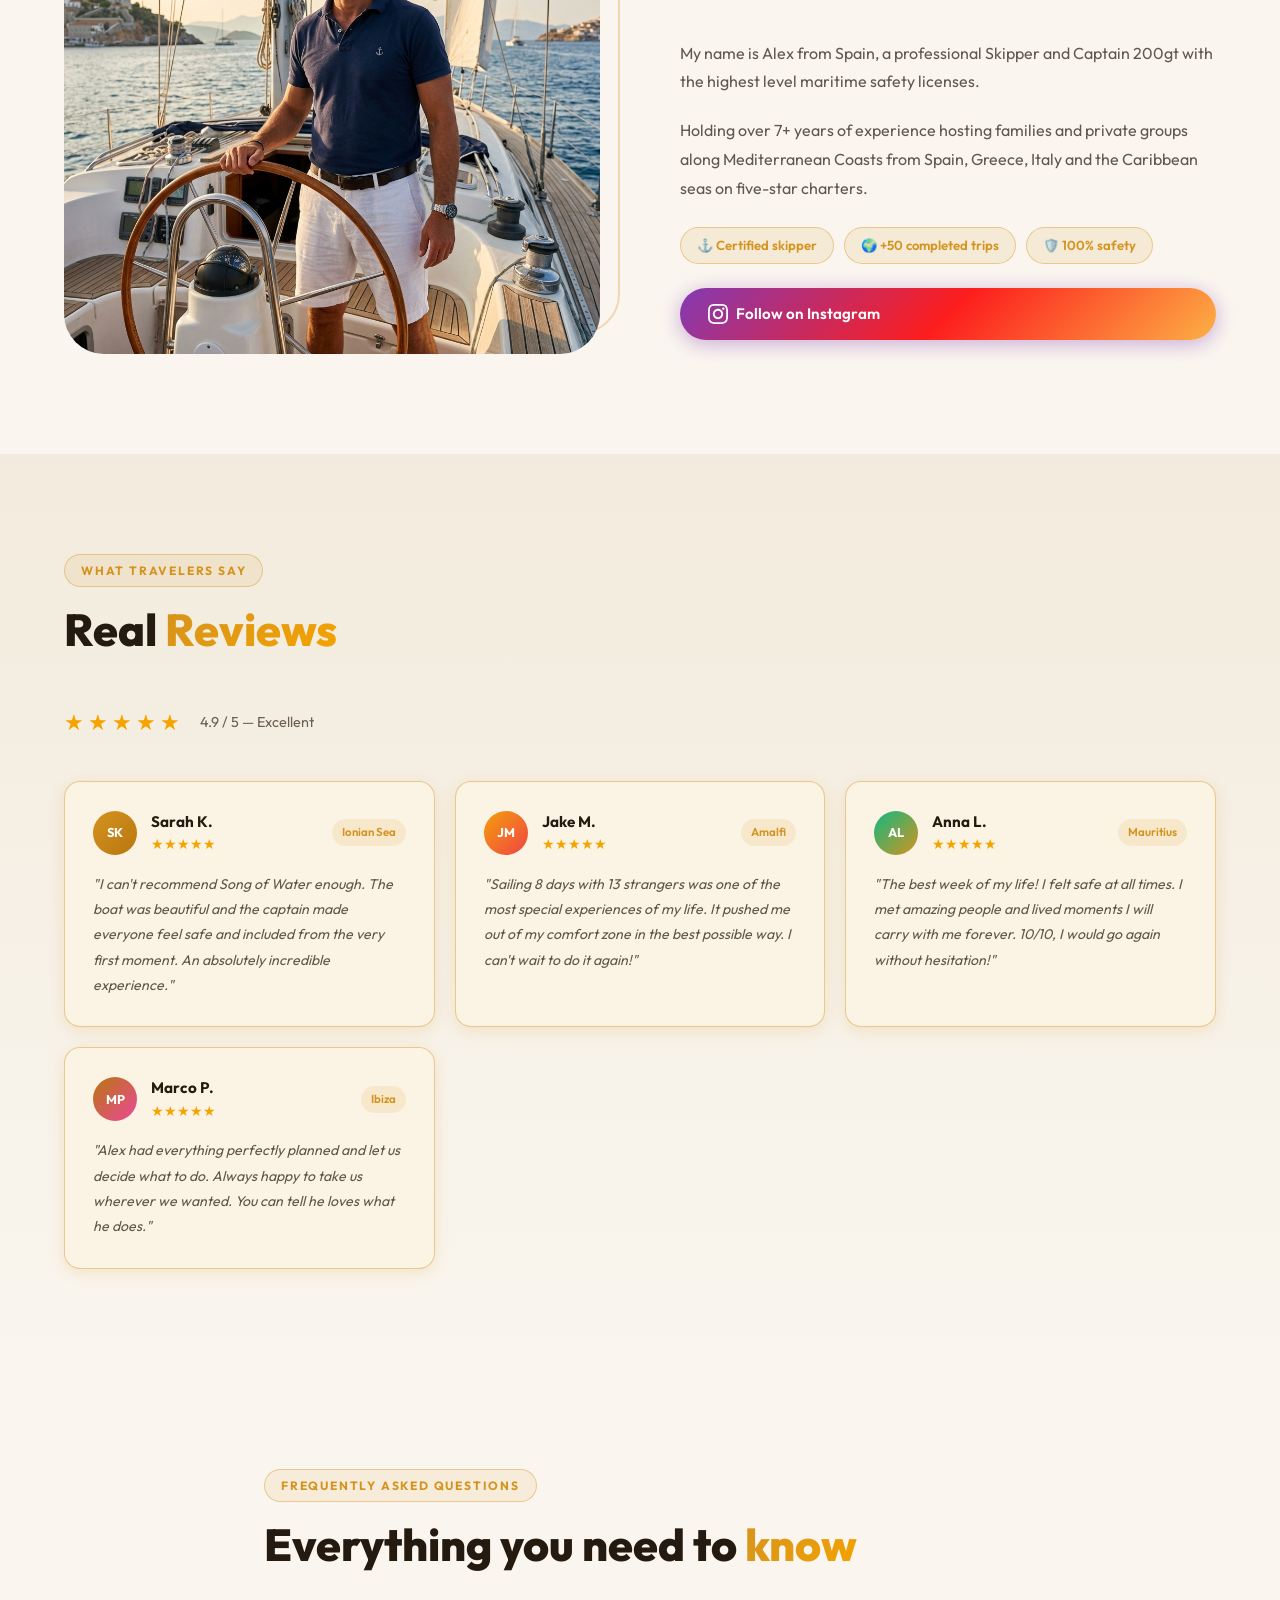
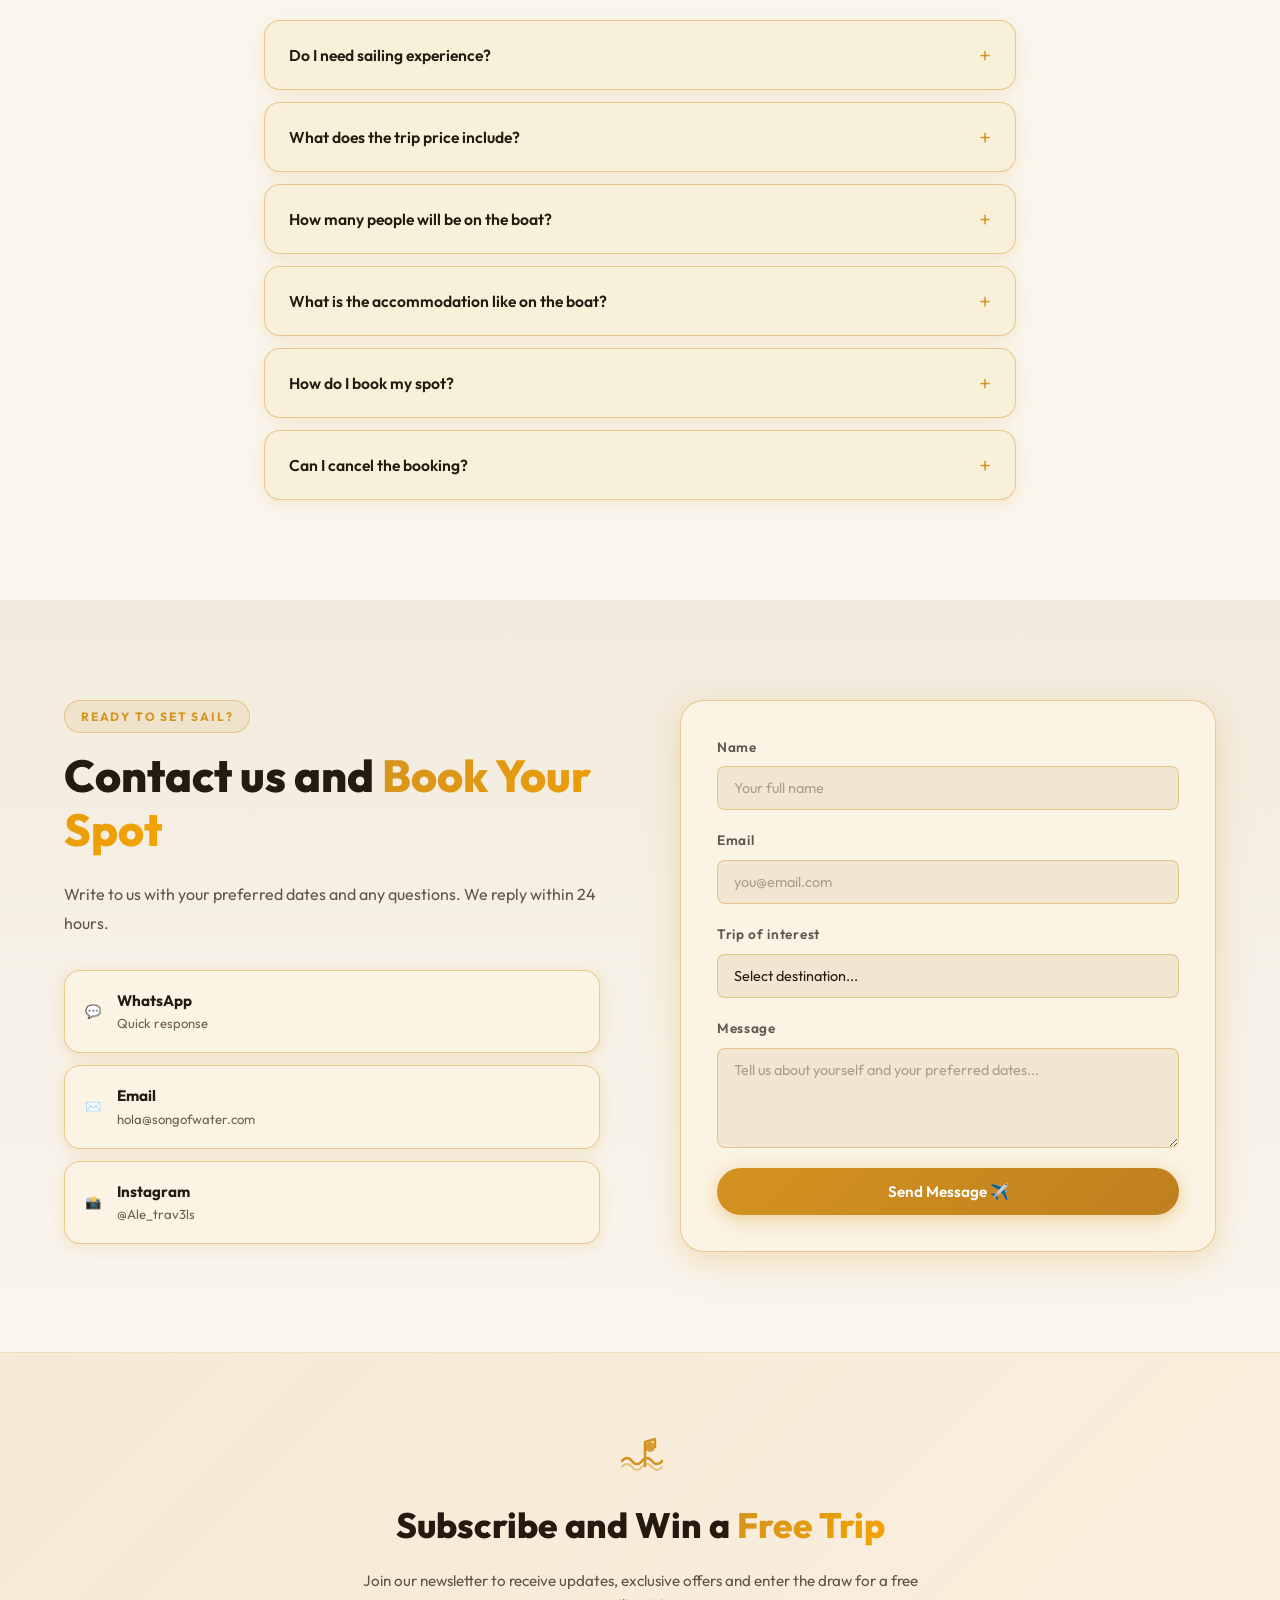
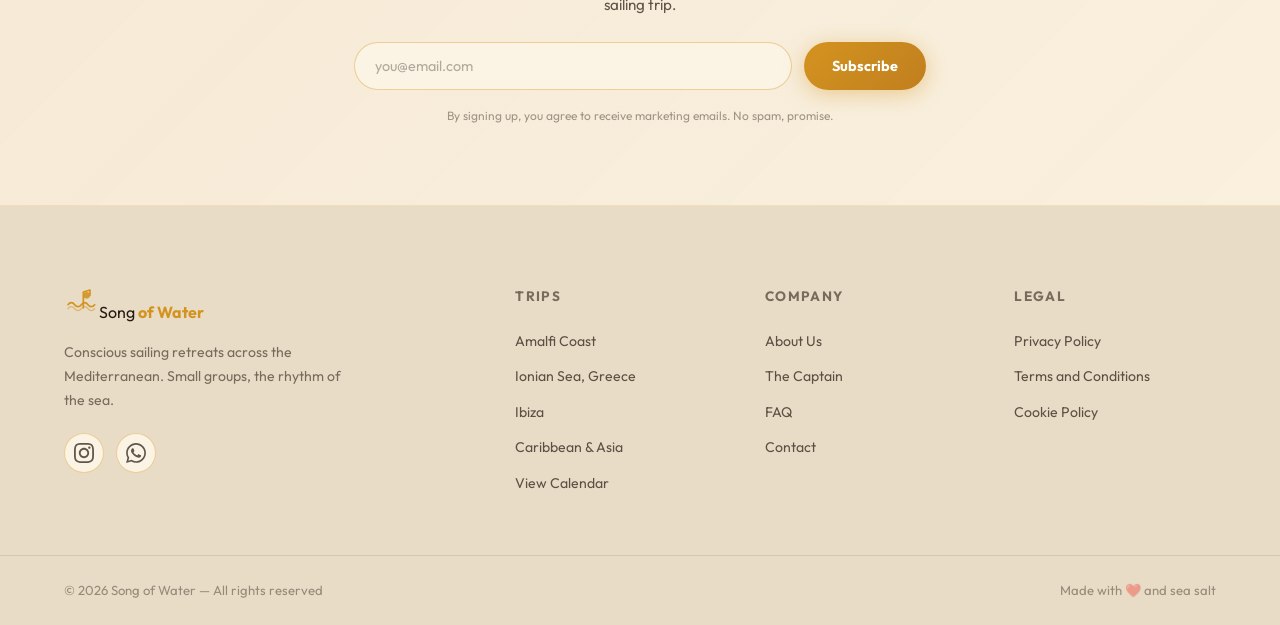
==== commit 4d8bafea: "Remove Malta and Cabo Verde; use country-only destination names in English" ====
--- a/index.html
+++ b/index.html
@@ -127,7 +127,7 @@
               <span class="trip-location">📍 Amalfi Coast, Italy</span>
               <span class="trip-date">Sep 12–19</span>
             </div>
-            <h3 class="trip-title">Coastal Paradise — Amalfi &amp; Ischia</h3>
+            <h3 class="trip-title">Italy</h3>
             <p class="trip-desc">Cliffside villages, turquoise coves and the green island of Ischia, sailing the most romantic coast in the Mediterranean.</p>
             <div class="trip-footer">
               <span class="trip-price">from <strong>€2,900</strong></span>
@@ -154,7 +154,7 @@
               <span class="trip-location">📍 Ionian Sea, Greece</span>
               <span class="trip-date">Oct 3–10</span>
             </div>
-            <h3 class="trip-title">Ionian Wanderer — Greece</h3>
+            <h3 class="trip-title">Greece</h3>
             <p class="trip-desc">Emerald waters, sheltered bays and the wild green beauty of the Ionian islands, far from the crowds.</p>
             <div class="trip-footer">
               <span class="trip-price">from <strong>€2,600</strong></span>
@@ -181,7 +181,7 @@
               <span class="trip-location">📍 Ibiza, Spain</span>
               <span class="trip-date">Oct 17–24</span>
             </div>
-            <h3 class="trip-title">Sunset Soul — Ibiza</h3>
+            <h3 class="trip-title">Spain</h3>
             <p class="trip-desc">Crystal-clear coves, hidden beaches and golden sunsets under the spell of Es Vedrà.</p>
             <div class="trip-footer">
               <span class="trip-price">from <strong>€2,200</strong></span>
@@ -191,61 +191,6 @@
                 <span class="spots-dot"></span>
                 <span class="spots-dot"></span>
                 <span class="spots-text">5 spots left</span>
-              </div>
-            </div>
-          </div>
-        </div>
-
-        <div class="trip-card" id="trip-malta">
-          <div class="trip-card-img-wrap">
-            <img src="images/malta.png" alt="Malta" class="trip-card-img" />
-            <div class="trip-overlay">
-              <a href="#contact" class="btn btn-primary btn-sm">Book</a>
-            </div>
-          </div>
-          <div class="trip-card-body">
-            <div class="trip-meta">
-              <span class="trip-location">📍 Malta</span>
-              <span class="trip-date">Nov 7–14</span>
-            </div>
-            <h3 class="trip-title">Blue Lagoon — Malta</h3>
-            <p class="trip-desc">Sail between Malta, Comino and Gozo to swim in the Blue Lagoon and explore harbours full of history.</p>
-            <div class="trip-footer">
-              <span class="trip-price">from <strong>€2,400</strong></span>
-              <div class="trip-spots">
-                <span class="spots-dot"></span>
-                <span class="spots-dot"></span>
-                <span class="spots-dot empty"></span>
-                <span class="spots-dot empty"></span>
-                <span class="spots-text">3 spots left</span>
-              </div>
-            </div>
-          </div>
-        </div>
-
-        <div class="trip-card" id="trip-caboverde">
-          <div class="trip-card-img-wrap">
-            <img src="images/caboverde.png" alt="Cabo Verde" class="trip-card-img" />
-            <div class="trip-badge badge-new">⚡ New</div>
-            <div class="trip-overlay">
-              <a href="#contact" class="btn btn-primary btn-sm">Book</a>
-            </div>
-          </div>
-          <div class="trip-card-body">
-            <div class="trip-meta">
-              <span class="trip-location">📍 Cabo Verde</span>
-              <span class="trip-date">Nov 21–28</span>
-            </div>
-            <h3 class="trip-title">Trade Winds — Cabo Verde</h3>
-            <p class="trip-desc">Endless beaches, warm Atlantic waters and the laid-back rhythm of the Cape Verdean islands.</p>
-            <div class="trip-footer">
-              <span class="trip-price">from <strong>€2,100</strong></span>
-              <div class="trip-spots">
-                <span class="spots-dot"></span>
-                <span class="spots-dot"></span>
-                <span class="spots-dot"></span>
-                <span class="spots-dot empty"></span>
-                <span class="spots-text">1 spot left</span>
               </div>
             </div>
           </div>
@@ -266,7 +211,7 @@
               <span class="trip-location">📍 Antigua &amp; Barbuda</span>
               <span class="trip-date">Dec 5–12</span>
             </div>
-            <h3 class="trip-title">Caribbean Days — Antigua</h3>
+            <h3 class="trip-title">Antigua &amp; Barbuda</h3>
             <p class="trip-desc">Turquoise water, steady trade winds and the yachting heart of the Caribbean around Antigua &amp; Barbuda.</p>
             <div class="trip-footer">
               <span class="trip-price">from <strong>€3,200</strong></span>
@@ -293,10 +238,10 @@
           </div>
           <div class="trip-card-body">
             <div class="trip-meta">
-              <span class="trip-location">📍 Isla Mauricio</span>
+              <span class="trip-location">📍 Mauritius</span>
               <span class="trip-date">Feb 6–13</span>
             </div>
-            <h3 class="trip-title">Tropical Escape — Isla Mauricio</h3>
+            <h3 class="trip-title">Mauritius</h3>
             <p class="trip-desc">Turquoise lagoons, coral reefs and sugar-white beaches around the volcanic island of Mauritius.</p>
             <div class="trip-footer">
               <span class="trip-price">from <strong>€2,900</strong></span>
@@ -323,7 +268,7 @@
               <span class="trip-location">📍 Krabi, Thailand</span>
               <span class="trip-date">Jan 23–30</span>
             </div>
-            <h3 class="trip-title">Longtail Dreams — Thailand</h3>
+            <h3 class="trip-title">Thailand</h3>
             <p class="trip-desc">Limestone cliffs, hidden lagoons and the iconic longtail boats of the Andaman Sea.</p>
             <div class="trip-footer">
               <span class="trip-price">from <strong>€2,500</strong></span>
@@ -352,7 +297,6 @@
     <img src="images/amalfi.png" alt="Amalfi Coast" />
     <img src="images/ibiza.png" alt="Ibiza" />
     <img src="images/mauritius.jpg" alt="Mauritius" />
-    <img src="images/malta.png" alt="Malta" />
   </div>
 
   <!-- =========== CALENDAR =========== -->
@@ -361,58 +305,48 @@
       <div class="section-label">Plan your adventure</div>
       <h2 class="section-title">2026 <span class="highlight">Trip Calendar</span></h2>
       <div class="calendar-grid">
-        <div class="cal-month" id="cal-invierno">
+        <div class="cal-month" id="cal-winter">
           <div class="cal-month-header">
-            <span class="cal-month-name">Temporada de Invierno</span>
-            <span class="cal-month-count">5 trips</span>
+            <span class="cal-month-name">Winter Season</span>
+            <span class="cal-month-count">3 trips</span>
           </div>
           <div class="cal-trips">
             <a href="#contact" class="cal-trip" id="cal-trip-1">
-              <span class="cal-dot" style="background:#0ea5e9"></span>
-              <div><strong>Blue Lagoon — Malta</strong><span>7 Nov – 14 Nov</span></div>
+              <span class="cal-dot" style="background:#22c55e"></span>
+              <div><strong>Antigua &amp; Barbuda</strong><span>5 Dec – 12 Dec</span></div>
               <span class="cal-arrow">→</span>
             </a>
             <a href="#contact" class="cal-trip" id="cal-trip-2">
-              <span class="cal-dot" style="background:#f59e0b"></span>
-              <div><strong>Trade Winds — Cabo Verde</strong><span>21 Nov – 28 Nov</span></div>
+              <span class="cal-dot" style="background:#8b5cf6"></span>
+              <div><strong>Thailand</strong><span>23 Jan – 30 Jan</span></div>
               <span class="cal-arrow">→</span>
             </a>
             <a href="#contact" class="cal-trip" id="cal-trip-3">
-              <span class="cal-dot" style="background:#22c55e"></span>
-              <div><strong>Caribbean Days — Antigua</strong><span>5 Dec – 12 Dec</span></div>
+              <span class="cal-dot" style="background:#ef4444"></span>
+              <div><strong>Mauritius</strong><span>6 Feb – 13 Feb</span></div>
               <span class="cal-arrow">→</span>
             </a>
+          </div>
+        </div>
+        <div class="cal-month" id="cal-summer">
+          <div class="cal-month-header">
+            <span class="cal-month-name">Summer Season</span>
+            <span class="cal-month-count">3 trips</span>
+          </div>
+          <div class="cal-trips">
             <a href="#contact" class="cal-trip" id="cal-trip-4">
-              <span class="cal-dot" style="background:#8b5cf6"></span>
-              <div><strong>Longtail Dreams — Thailand</strong><span>23 Jan – 30 Jan</span></div>
+              <span class="cal-dot" style="background:#d4931f"></span>
+              <div><strong>Italy</strong><span>12 Sep – 19 Sep</span></div>
               <span class="cal-arrow">→</span>
             </a>
             <a href="#contact" class="cal-trip" id="cal-trip-5">
-              <span class="cal-dot" style="background:#ef4444"></span>
-              <div><strong>Tropical Escape — Isla Mauricio</strong><span>6 Feb – 13 Feb</span></div>
+              <span class="cal-dot" style="background:#b8760f"></span>
+              <div><strong>Greece</strong><span>3 Oct – 10 Oct</span></div>
               <span class="cal-arrow">→</span>
             </a>
-          </div>
-        </div>
-        <div class="cal-month" id="cal-verano">
-          <div class="cal-month-header">
-            <span class="cal-month-name">Temporada de Verano</span>
-            <span class="cal-month-count">3 trips</span>
-          </div>
-          <div class="cal-trips">
             <a href="#contact" class="cal-trip" id="cal-trip-6">
-              <span class="cal-dot" style="background:#d4931f"></span>
-              <div><strong>Coastal Paradise — Amalfi</strong><span>12 Sep – 19 Sep</span></div>
-              <span class="cal-arrow">→</span>
-            </a>
-            <a href="#contact" class="cal-trip" id="cal-trip-7">
-              <span class="cal-dot" style="background:#b8760f"></span>
-              <div><strong>Ionian Wanderer — Greece</strong><span>3 Oct – 10 Oct</span></div>
-              <span class="cal-arrow">→</span>
-            </a>
-            <a href="#contact" class="cal-trip" id="cal-trip-8">
               <span class="cal-dot" style="background:#3b82f6"></span>
-              <div><strong>Sunset Soul — Ibiza</strong><span>17 Oct – 24 Oct</span></div>
+              <div><strong>Spain</strong><span>17 Oct – 24 Oct</span></div>
               <span class="cal-arrow">→</span>
             </a>
           </div>
@@ -433,7 +367,7 @@
           <div class="section-label">Your Captain</div>
           <h2 class="section-title">Hi, I'm <span class="highlight">Alex</span></h2>
           <p class="captain-bio">My name is Alex from Spain, a professional Skipper and Captain 200gt with the highest level maritime safety licenses.</p>
-          <p class="captain-bio">Holding over 7+ years of experience hosting families and private groups along Mediterranean Coasts from Spain, Greece, Italy, Malta and the Caribbean seas on five-star charters.</p>
+          <p class="captain-bio">Holding over 7+ years of experience hosting families and private groups along Mediterranean Coasts from Spain, Greece, Italy and the Caribbean seas on five-star charters.</p>
           <div class="captain-badges">
             <span class="badge">⚓ Certified skipper</span>
             <span class="badge">🌍 +50 completed trips</span>
@@ -487,7 +421,7 @@
               <div class="review-name">Anna L.</div>
               <div class="review-stars">★★★★★</div>
             </div>
-            <div class="review-trip-tag">Cabo Verde</div>
+            <div class="review-trip-tag">Mauritius</div>
           </div>
           <p class="review-text">"The best week of my life! I felt safe at all times. I met amazing people and lived moments I will carry with me forever. 10/10, I would go again without hesitation!"</p>
         </div>
@@ -607,14 +541,12 @@
               <label for="form-trip">Trip of interest</label>
               <select id="form-trip" name="trip">
                 <option value="">Select destination...</option>
-                <option value="amalfi">Coastal Paradise — Amalfi &amp; Ischia</option>
-                <option value="ionian">Ionian Wanderer — Greece</option>
-                <option value="ibiza">Sunset Soul — Ibiza</option>
-                <option value="malta">Blue Lagoon — Malta</option>
-                <option value="caboverde">Trade Winds — Cabo Verde</option>
-                <option value="antigua">Caribbean Days — Antigua</option>
-                <option value="thailand">Longtail Dreams — Thailand</option>
-                <option value="mauritius">Tropical Escape — Isla Mauricio</option>
+                <option value="amalfi">Italy</option>
+                <option value="ionian">Greece</option>
+                <option value="ibiza">Spain</option>
+                <option value="antigua">Antigua &amp; Barbuda</option>
+                <option value="thailand">Thailand</option>
+                <option value="mauritius">Mauritius</option>
                 <option value="other">Other / Not decided yet</option>
               </select>
             </div>
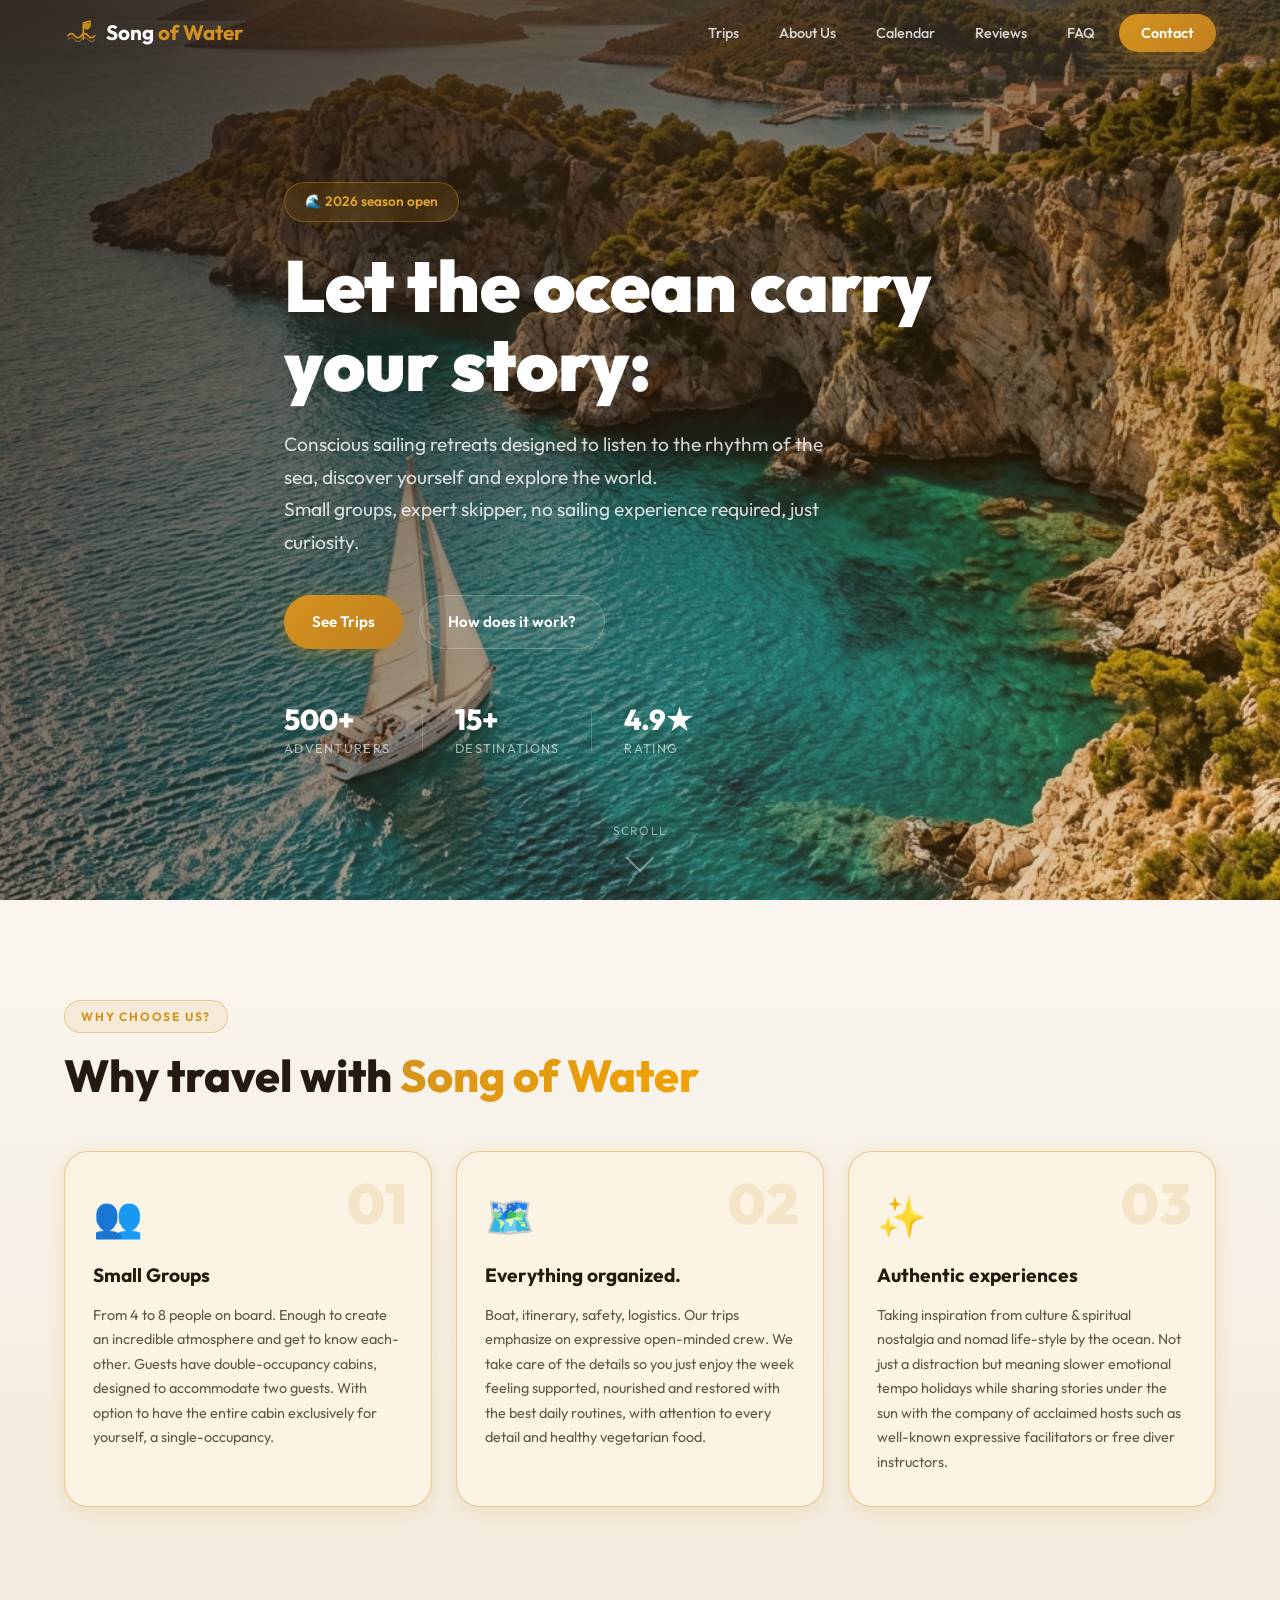
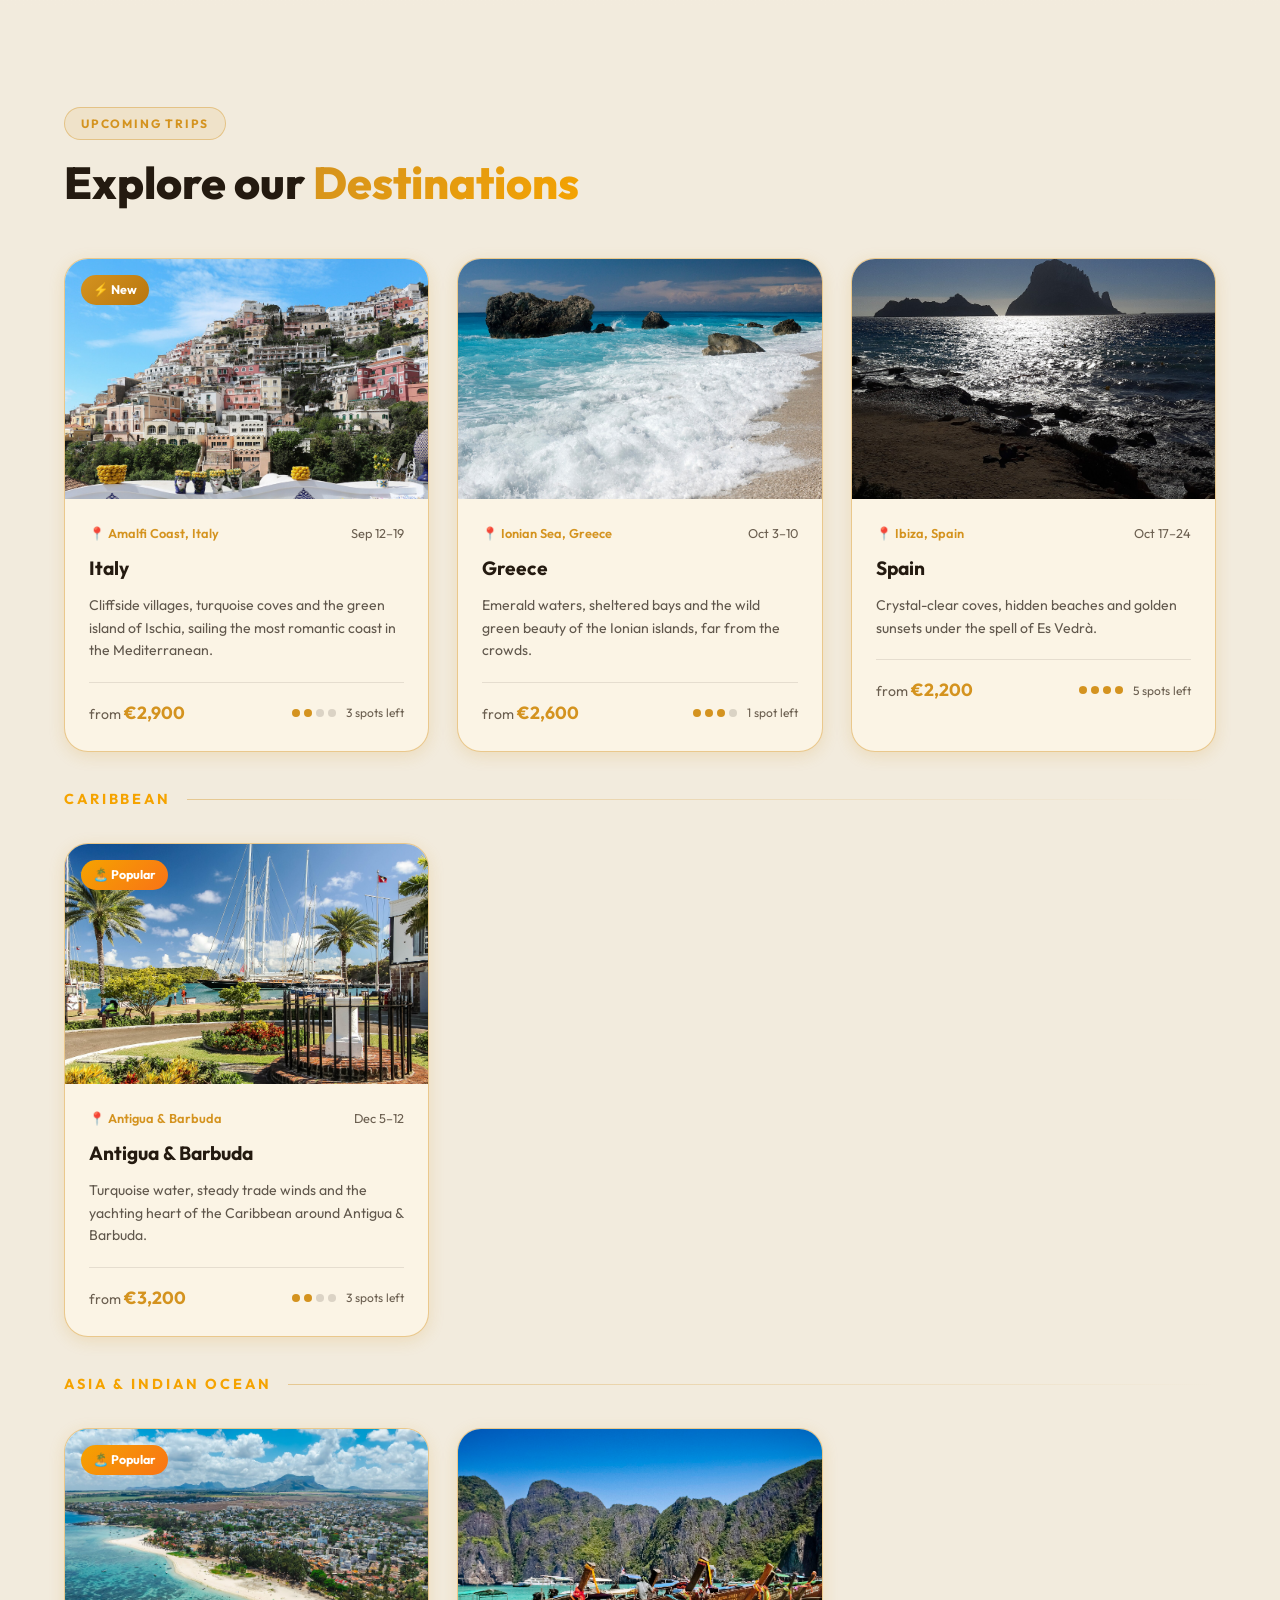
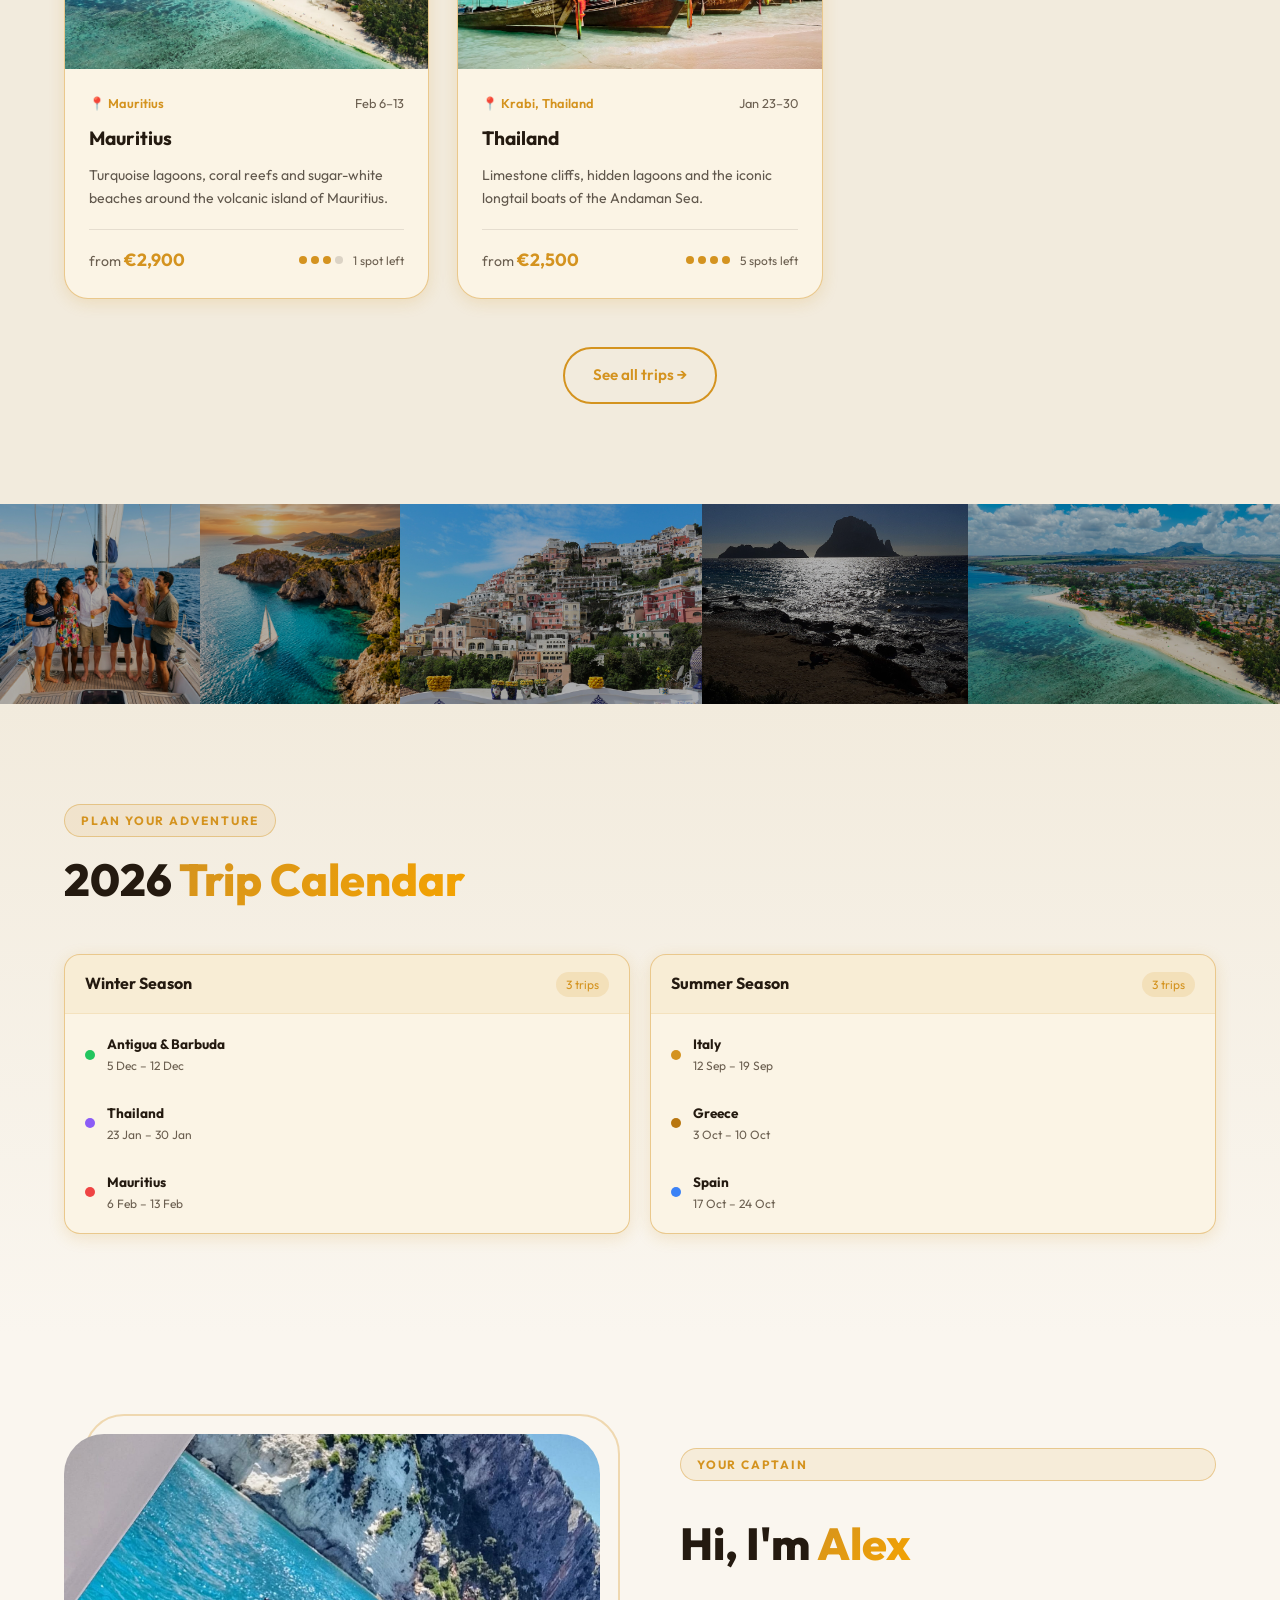
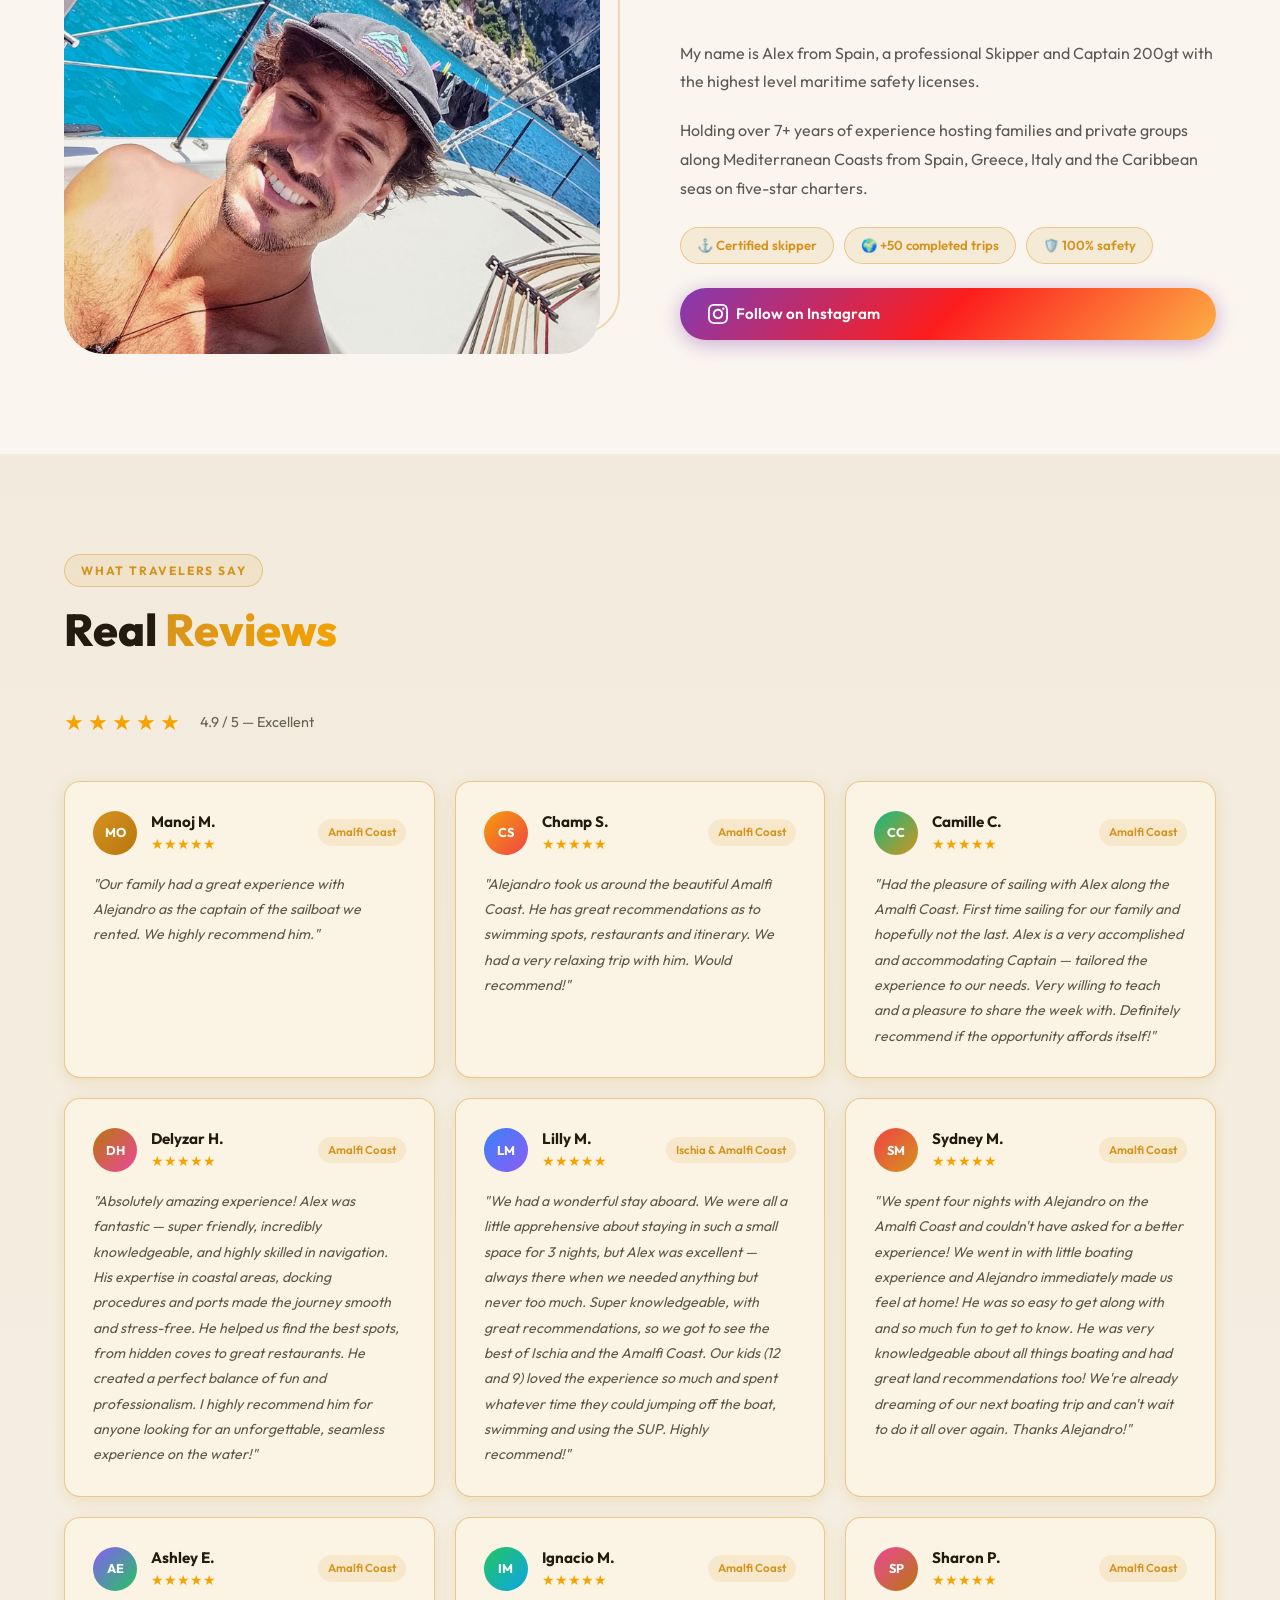
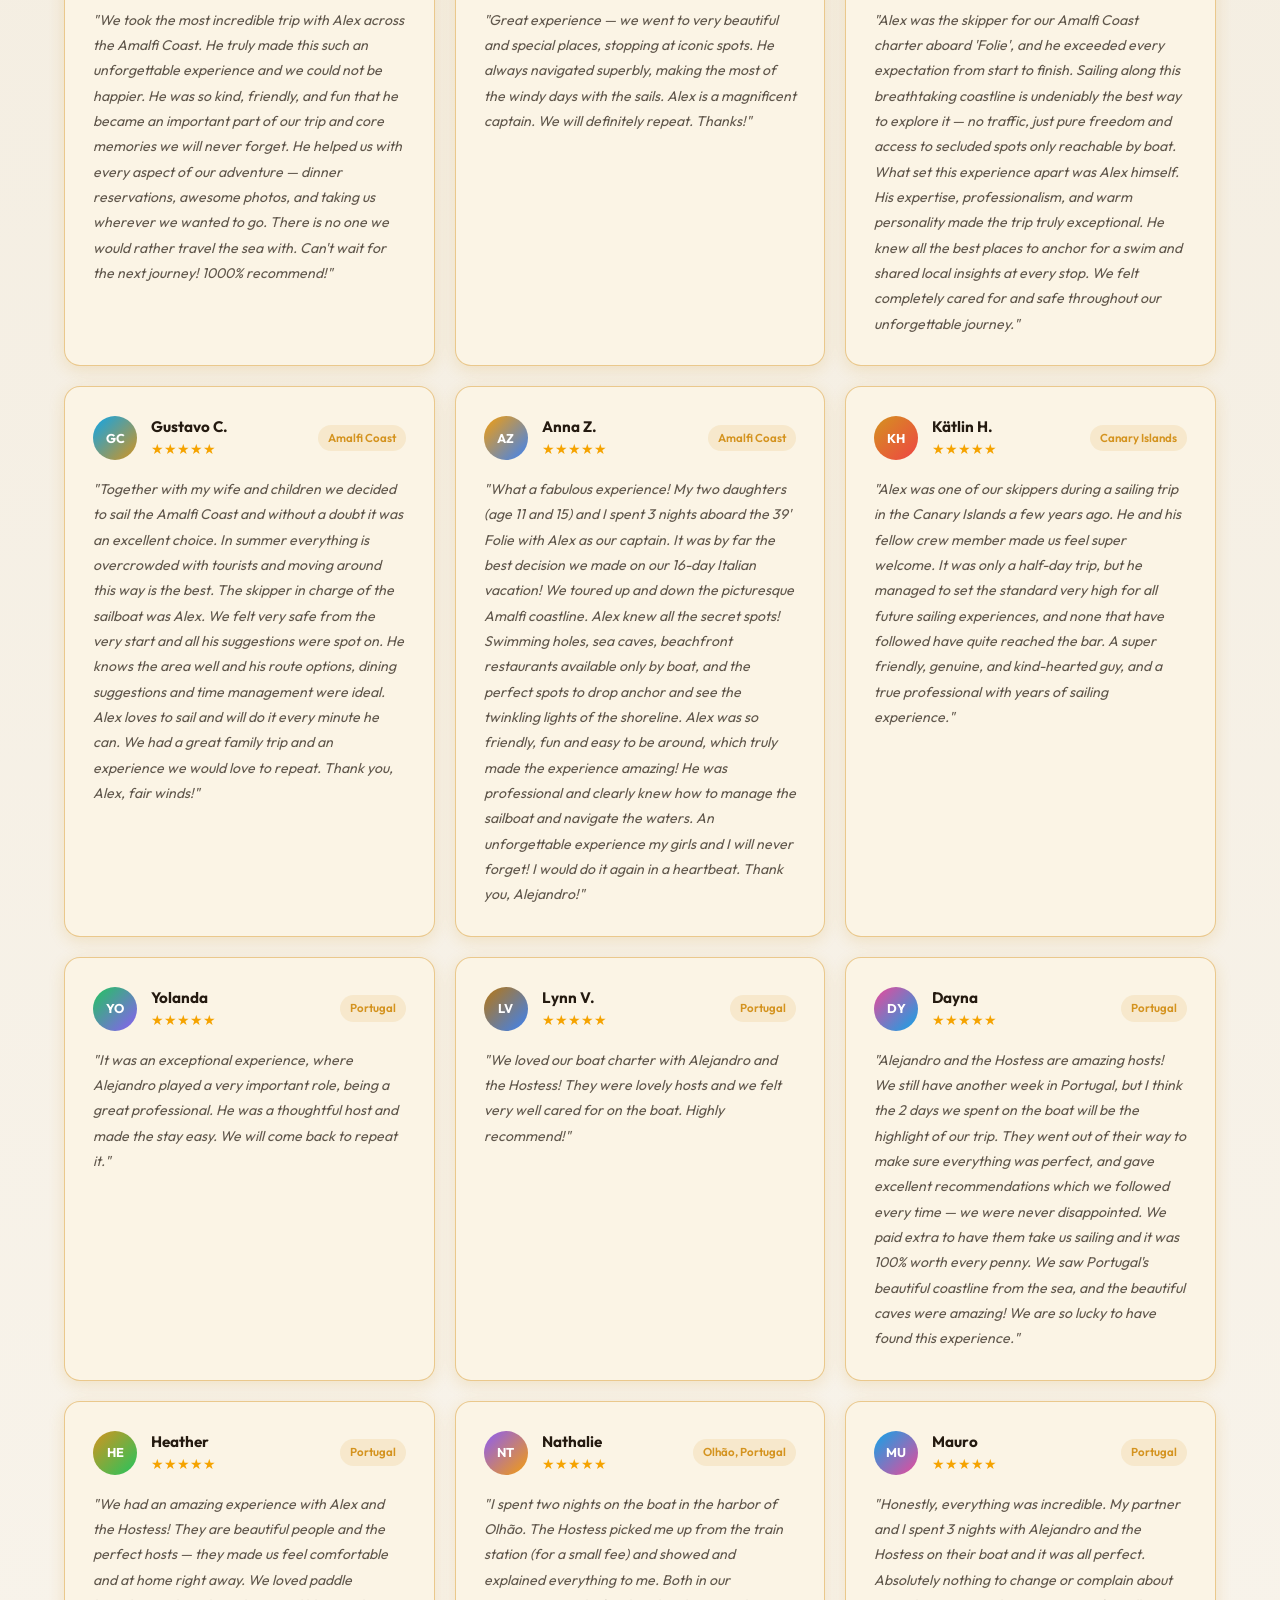
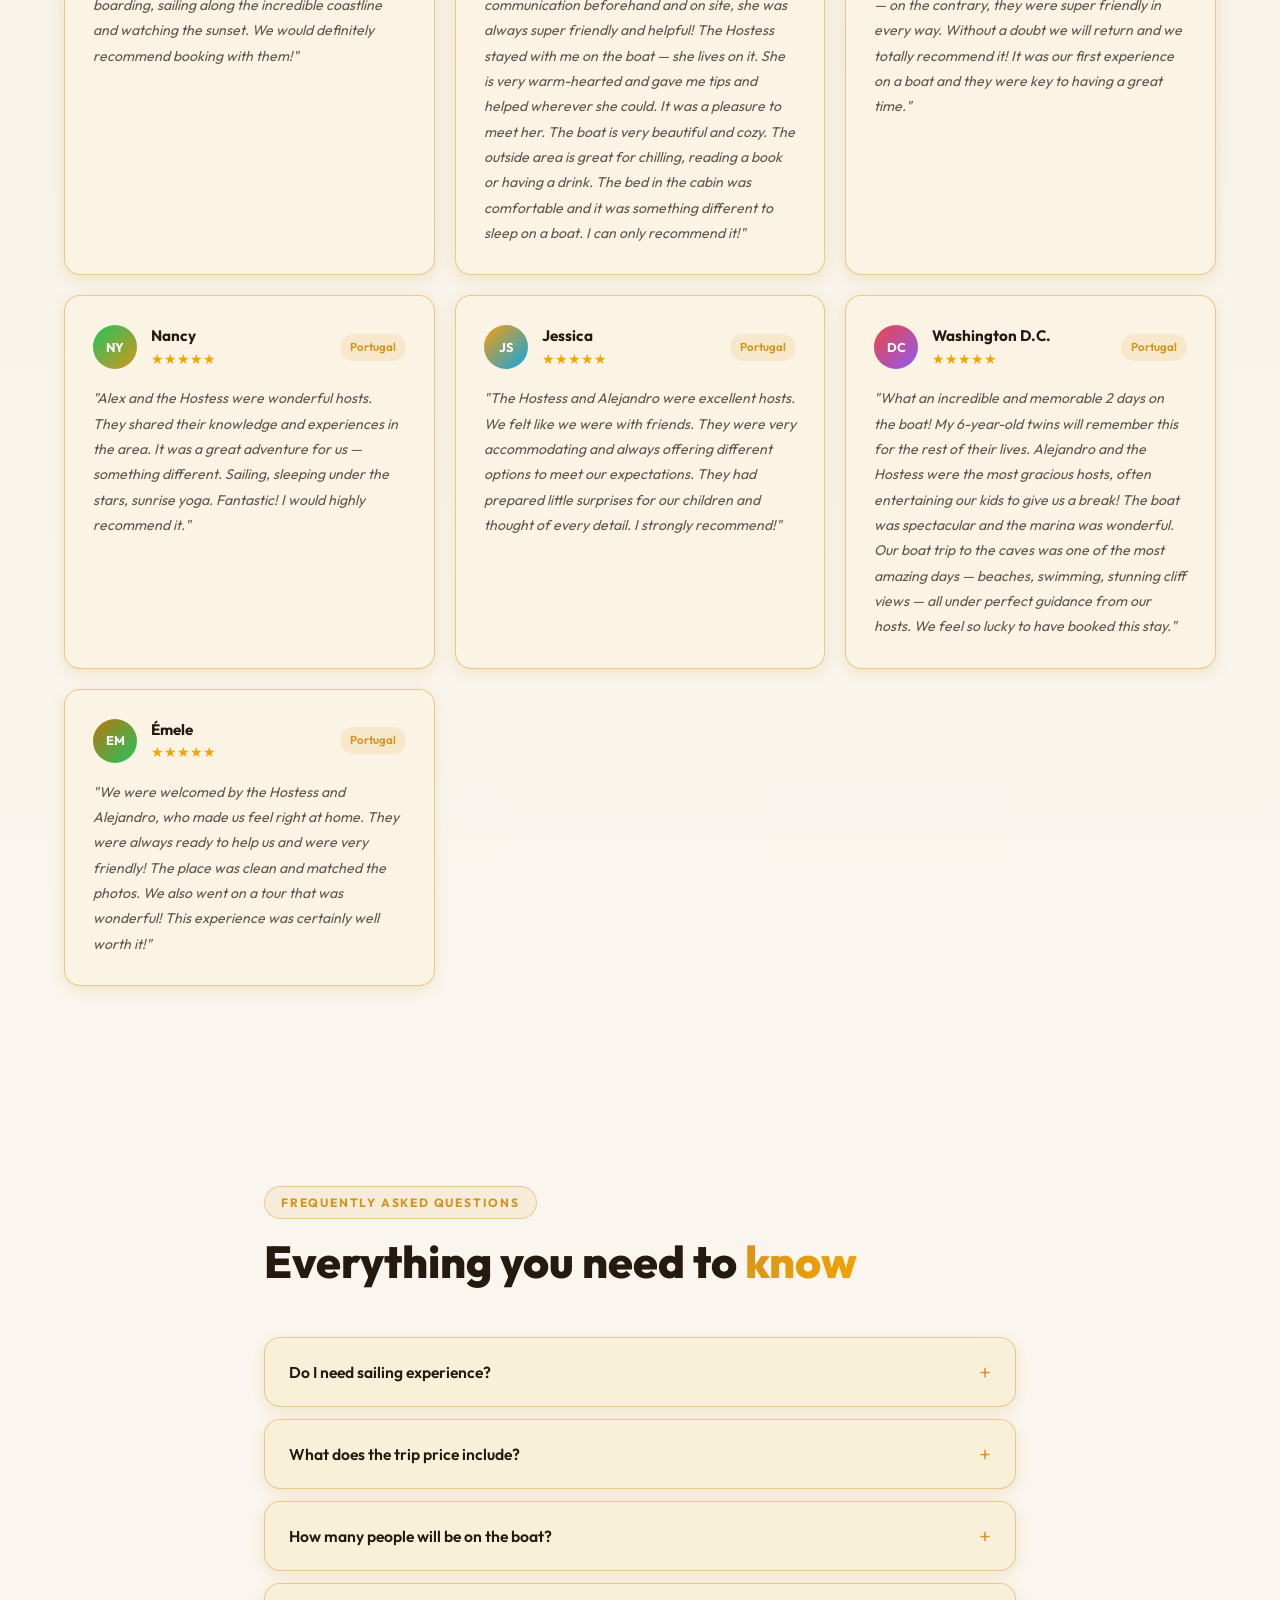
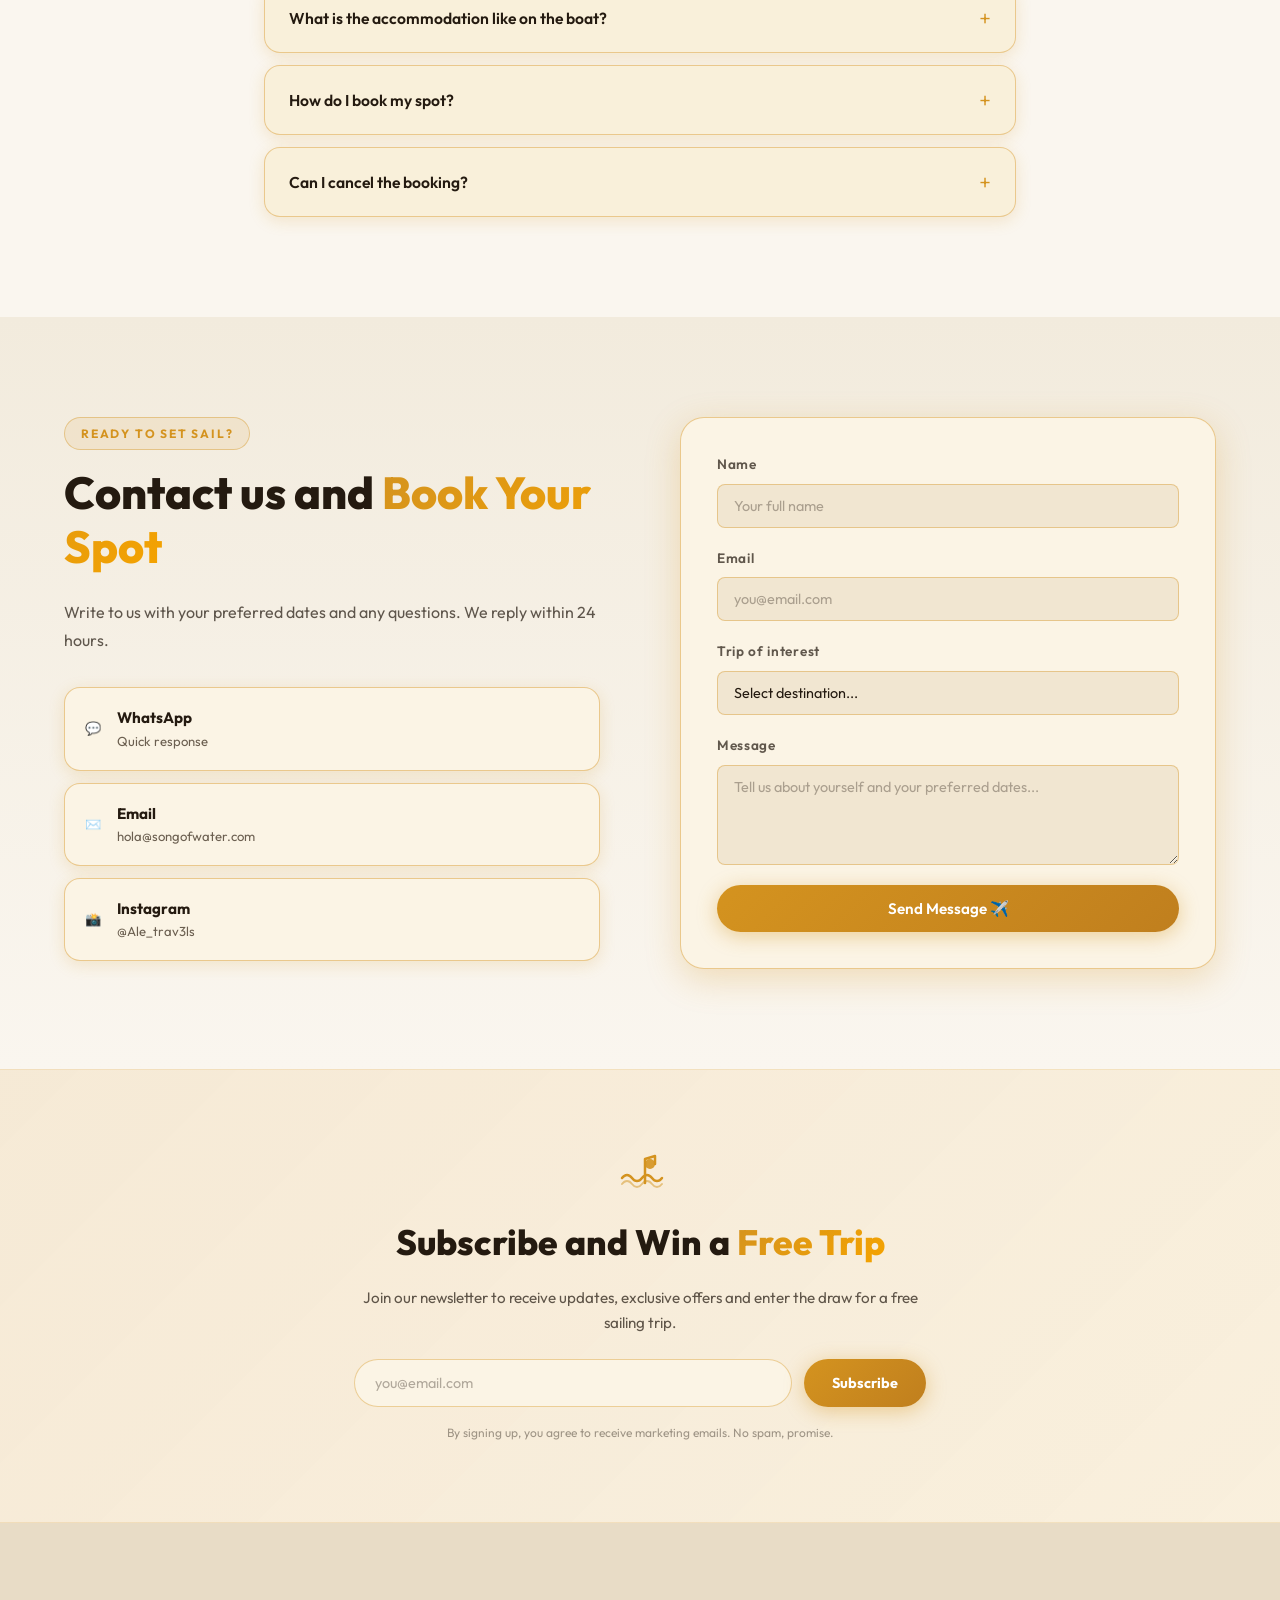
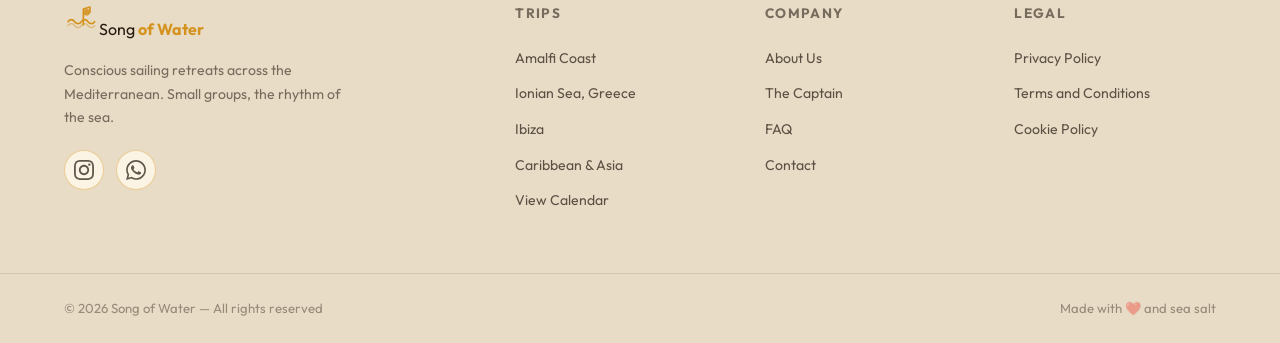
==== commit 3b51f2bb: "Replace reviews with real guest reviews; use new captain photo (jpg)" ====
--- a/index.html
+++ b/index.html
@@ -360,7 +360,7 @@
     <div class="container">
       <div class="captain-grid">
         <div class="captain-img-wrap">
-          <img src="images/captain_photo.png" alt="Song of Water captain" class="captain-img" id="captain-img" />
+          <img src="images/captain_photo.jpeg" alt="Song of Water captain" class="captain-img" id="captain-img" />
           <div class="captain-img-decoration"></div>
         </div>
         <div class="captain-content">
@@ -394,47 +394,245 @@
       <div class="reviews-grid">
         <div class="review-card" id="review-1">
           <div class="review-header">
-            <div class="review-avatar" style="background: linear-gradient(135deg,#d4931f,#b8760f)">SK</div>
-            <div>
-              <div class="review-name">Sarah K.</div>
-              <div class="review-stars">★★★★★</div>
-            </div>
-            <div class="review-trip-tag">Ionian Sea</div>
-          </div>
-          <p class="review-text">"I can't recommend Song of Water enough. The boat was beautiful and the captain made everyone feel safe and included from the very first moment. An absolutely incredible experience."</p>
+            <div class="review-avatar" style="background: linear-gradient(135deg,#d4931f,#b8760f)">MO</div>
+            <div>
+              <div class="review-name">Manoj M.</div>
+              <div class="review-stars">★★★★★</div>
+            </div>
+            <div class="review-trip-tag">Amalfi Coast</div>
+          </div>
+          <p class="review-text">"Our family had a great experience with Alejandro as the captain of the sailboat we rented. We highly recommend him."</p>
         </div>
         <div class="review-card" id="review-2">
           <div class="review-header">
-            <div class="review-avatar" style="background: linear-gradient(135deg,#f59e0b,#ef4444)">JM</div>
-            <div>
-              <div class="review-name">Jake M.</div>
-              <div class="review-stars">★★★★★</div>
-            </div>
-            <div class="review-trip-tag">Amalfi</div>
-          </div>
-          <p class="review-text">"Sailing 8 days with 13 strangers was one of the most special experiences of my life. It pushed me out of my comfort zone in the best possible way. I can't wait to do it again!"</p>
+            <div class="review-avatar" style="background: linear-gradient(135deg,#f59e0b,#ef4444)">CS</div>
+            <div>
+              <div class="review-name">Champ S.</div>
+              <div class="review-stars">★★★★★</div>
+            </div>
+            <div class="review-trip-tag">Amalfi Coast</div>
+          </div>
+          <p class="review-text">"Alejandro took us around the beautiful Amalfi Coast. He has great recommendations as to swimming spots, restaurants and itinerary. We had a very relaxing trip with him. Would recommend!"</p>
         </div>
         <div class="review-card" id="review-3">
           <div class="review-header">
-            <div class="review-avatar" style="background: linear-gradient(135deg,#10b981,#d4931f)">AL</div>
-            <div>
-              <div class="review-name">Anna L.</div>
-              <div class="review-stars">★★★★★</div>
-            </div>
-            <div class="review-trip-tag">Mauritius</div>
-          </div>
-          <p class="review-text">"The best week of my life! I felt safe at all times. I met amazing people and lived moments I will carry with me forever. 10/10, I would go again without hesitation!"</p>
+            <div class="review-avatar" style="background: linear-gradient(135deg,#10b981,#d4931f)">CC</div>
+            <div>
+              <div class="review-name">Camille C.</div>
+              <div class="review-stars">★★★★★</div>
+            </div>
+            <div class="review-trip-tag">Amalfi Coast</div>
+          </div>
+          <p class="review-text">"Had the pleasure of sailing with Alex along the Amalfi Coast. First time sailing for our family and hopefully not the last. Alex is a very accomplished and accommodating Captain — tailored the experience to our needs. Very willing to teach and a pleasure to share the week with. Definitely recommend if the opportunity affords itself!"</p>
         </div>
         <div class="review-card" id="review-4">
           <div class="review-header">
-            <div class="review-avatar" style="background: linear-gradient(135deg,#b8760f,#ec4899)">MP</div>
-            <div>
-              <div class="review-name">Marco P.</div>
-              <div class="review-stars">★★★★★</div>
-            </div>
-            <div class="review-trip-tag">Ibiza</div>
-          </div>
-          <p class="review-text">"Alex had everything perfectly planned and let us decide what to do. Always happy to take us wherever we wanted. You can tell he loves what he does."</p>
+            <div class="review-avatar" style="background: linear-gradient(135deg,#b8760f,#ec4899)">DH</div>
+            <div>
+              <div class="review-name">Delyzar H.</div>
+              <div class="review-stars">★★★★★</div>
+            </div>
+            <div class="review-trip-tag">Amalfi Coast</div>
+          </div>
+          <p class="review-text">"Absolutely amazing experience! Alex was fantastic — super friendly, incredibly knowledgeable, and highly skilled in navigation. His expertise in coastal areas, docking procedures and ports made the journey smooth and stress-free. He helped us find the best spots, from hidden coves to great restaurants. He created a perfect balance of fun and professionalism. I highly recommend him for anyone looking for an unforgettable, seamless experience on the water!"</p>
+        </div>
+        <div class="review-card" id="review-5">
+          <div class="review-header">
+            <div class="review-avatar" style="background: linear-gradient(135deg,#3b82f6,#8b5cf6)">LM</div>
+            <div>
+              <div class="review-name">Lilly M.</div>
+              <div class="review-stars">★★★★★</div>
+            </div>
+            <div class="review-trip-tag">Ischia &amp; Amalfi Coast</div>
+          </div>
+          <p class="review-text">"We had a wonderful stay aboard. We were all a little apprehensive about staying in such a small space for 3 nights, but Alex was excellent — always there when we needed anything but never too much. Super knowledgeable, with great recommendations, so we got to see the best of Ischia and the Amalfi Coast. Our kids (12 and 9) loved the experience so much and spent whatever time they could jumping off the boat, swimming and using the SUP. Highly recommend!"</p>
+        </div>
+        <div class="review-card" id="review-6">
+          <div class="review-header">
+            <div class="review-avatar" style="background: linear-gradient(135deg,#ef4444,#d4931f)">SM</div>
+            <div>
+              <div class="review-name">Sydney M.</div>
+              <div class="review-stars">★★★★★</div>
+            </div>
+            <div class="review-trip-tag">Amalfi Coast</div>
+          </div>
+          <p class="review-text">"We spent four nights with Alejandro on the Amalfi Coast and couldn't have asked for a better experience! We went in with little boating experience and Alejandro immediately made us feel at home! He was so easy to get along with and so much fun to get to know. He was very knowledgeable about all things boating and had great land recommendations too! We're already dreaming of our next boating trip and can't wait to do it all over again. Thanks Alejandro!"</p>
+        </div>
+        <div class="review-card" id="review-7">
+          <div class="review-header">
+            <div class="review-avatar" style="background: linear-gradient(135deg,#8b5cf6,#22c55e)">AE</div>
+            <div>
+              <div class="review-name">Ashley E.</div>
+              <div class="review-stars">★★★★★</div>
+            </div>
+            <div class="review-trip-tag">Amalfi Coast</div>
+          </div>
+          <p class="review-text">"We took the most incredible trip with Alex across the Amalfi Coast. He truly made this such an unforgettable experience and we could not be happier. He was so kind, friendly, and fun that he became an important part of our trip and core memories we will never forget. He helped us with every aspect of our adventure — dinner reservations, awesome photos, and taking us wherever we wanted to go. There is no one we would rather travel the sea with. Can't wait for the next journey! 1000% recommend!"</p>
+        </div>
+        <div class="review-card" id="review-8">
+          <div class="review-header">
+            <div class="review-avatar" style="background: linear-gradient(135deg,#22c55e,#0ea5e9)">IM</div>
+            <div>
+              <div class="review-name">Ignacio M.</div>
+              <div class="review-stars">★★★★★</div>
+            </div>
+            <div class="review-trip-tag">Amalfi Coast</div>
+          </div>
+          <p class="review-text">"Great experience — we went to very beautiful and special places, stopping at iconic spots. He always navigated superbly, making the most of the windy days with the sails. Alex is a magnificent captain. We will definitely repeat. Thanks!"</p>
+        </div>
+        <div class="review-card" id="review-9">
+          <div class="review-header">
+            <div class="review-avatar" style="background: linear-gradient(135deg,#ec4899,#b8760f)">SP</div>
+            <div>
+              <div class="review-name">Sharon P.</div>
+              <div class="review-stars">★★★★★</div>
+            </div>
+            <div class="review-trip-tag">Amalfi Coast</div>
+          </div>
+          <p class="review-text">"Alex was the skipper for our Amalfi Coast charter aboard 'Folie', and he exceeded every expectation from start to finish. Sailing along this breathtaking coastline is undeniably the best way to explore it — no traffic, just pure freedom and access to secluded spots only reachable by boat. What set this experience apart was Alex himself. His expertise, professionalism, and warm personality made the trip truly exceptional. He knew all the best places to anchor for a swim and shared local insights at every stop. We felt completely cared for and safe throughout our unforgettable journey."</p>
+        </div>
+        <div class="review-card" id="review-10">
+          <div class="review-header">
+            <div class="review-avatar" style="background: linear-gradient(135deg,#0ea5e9,#d4931f)">GC</div>
+            <div>
+              <div class="review-name">Gustavo C.</div>
+              <div class="review-stars">★★★★★</div>
+            </div>
+            <div class="review-trip-tag">Amalfi Coast</div>
+          </div>
+          <p class="review-text">"Together with my wife and children we decided to sail the Amalfi Coast and without a doubt it was an excellent choice. In summer everything is overcrowded with tourists and moving around this way is the best. The skipper in charge of the sailboat was Alex. We felt very safe from the very start and all his suggestions were spot on. He knows the area well and his route options, dining suggestions and time management were ideal. Alex loves to sail and will do it every minute he can. We had a great family trip and an experience we would love to repeat. Thank you, Alex, fair winds!"</p>
+        </div>
+        <div class="review-card" id="review-11">
+          <div class="review-header">
+            <div class="review-avatar" style="background: linear-gradient(135deg,#f59e0b,#3b82f6)">AZ</div>
+            <div>
+              <div class="review-name">Anna Z.</div>
+              <div class="review-stars">★★★★★</div>
+            </div>
+            <div class="review-trip-tag">Amalfi Coast</div>
+          </div>
+          <p class="review-text">"What a fabulous experience! My two daughters (age 11 and 15) and I spent 3 nights aboard the 39' Folie with Alex as our captain. It was by far the best decision we made on our 16-day Italian vacation! We toured up and down the picturesque Amalfi coastline. Alex knew all the secret spots! Swimming holes, sea caves, beachfront restaurants available only by boat, and the perfect spots to drop anchor and see the twinkling lights of the shoreline. Alex was so friendly, fun and easy to be around, which truly made the experience amazing! He was professional and clearly knew how to manage the sailboat and navigate the waters. An unforgettable experience my girls and I will never forget! I would do it again in a heartbeat. Thank you, Alejandro!"</p>
+        </div>
+        <div class="review-card" id="review-12">
+          <div class="review-header">
+            <div class="review-avatar" style="background: linear-gradient(135deg,#d4931f,#ef4444)">KH</div>
+            <div>
+              <div class="review-name">Kätlin H.</div>
+              <div class="review-stars">★★★★★</div>
+            </div>
+            <div class="review-trip-tag">Canary Islands</div>
+          </div>
+          <p class="review-text">"Alex was one of our skippers during a sailing trip in the Canary Islands a few years ago. He and his fellow crew member made us feel super welcome. It was only a half-day trip, but he managed to set the standard very high for all future sailing experiences, and none that have followed have quite reached the bar. A super friendly, genuine, and kind-hearted guy, and a true professional with years of sailing experience."</p>
+        </div>
+        <div class="review-card" id="review-13">
+          <div class="review-header">
+            <div class="review-avatar" style="background: linear-gradient(135deg,#22c55e,#8b5cf6)">YO</div>
+            <div>
+              <div class="review-name">Yolanda</div>
+              <div class="review-stars">★★★★★</div>
+            </div>
+            <div class="review-trip-tag">Portugal</div>
+          </div>
+          <p class="review-text">"It was an exceptional experience, where Alejandro played a very important role, being a great professional. He was a thoughtful host and made the stay easy. We will come back to repeat it."</p>
+        </div>
+        <div class="review-card" id="review-14">
+          <div class="review-header">
+            <div class="review-avatar" style="background: linear-gradient(135deg,#b8760f,#3b82f6)">LV</div>
+            <div>
+              <div class="review-name">Lynn V.</div>
+              <div class="review-stars">★★★★★</div>
+            </div>
+            <div class="review-trip-tag">Portugal</div>
+          </div>
+          <p class="review-text">"We loved our boat charter with Alejandro and the Hostess! They were lovely hosts and we felt very well cared for on the boat. Highly recommend!"</p>
+        </div>
+        <div class="review-card" id="review-15">
+          <div class="review-header">
+            <div class="review-avatar" style="background: linear-gradient(135deg,#ec4899,#0ea5e9)">DY</div>
+            <div>
+              <div class="review-name">Dayna</div>
+              <div class="review-stars">★★★★★</div>
+            </div>
+            <div class="review-trip-tag">Portugal</div>
+          </div>
+          <p class="review-text">"Alejandro and the Hostess are amazing hosts! We still have another week in Portugal, but I think the 2 days we spent on the boat will be the highlight of our trip. They went out of their way to make sure everything was perfect, and gave excellent recommendations which we followed every time — we were never disappointed. We paid extra to have them take us sailing and it was 100% worth every penny. We saw Portugal's beautiful coastline from the sea, and the beautiful caves were amazing! We are so lucky to have found this experience."</p>
+        </div>
+        <div class="review-card" id="review-16">
+          <div class="review-header">
+            <div class="review-avatar" style="background: linear-gradient(135deg,#d4931f,#22c55e)">HE</div>
+            <div>
+              <div class="review-name">Heather</div>
+              <div class="review-stars">★★★★★</div>
+            </div>
+            <div class="review-trip-tag">Portugal</div>
+          </div>
+          <p class="review-text">"We had an amazing experience with Alex and the Hostess! They are beautiful people and the perfect hosts — they made us feel comfortable and at home right away. We loved paddle boarding, sailing along the incredible coastline and watching the sunset. We would definitely recommend booking with them!"</p>
+        </div>
+        <div class="review-card" id="review-17">
+          <div class="review-header">
+            <div class="review-avatar" style="background: linear-gradient(135deg,#8b5cf6,#f59e0b)">NT</div>
+            <div>
+              <div class="review-name">Nathalie</div>
+              <div class="review-stars">★★★★★</div>
+            </div>
+            <div class="review-trip-tag">Olhão, Portugal</div>
+          </div>
+          <p class="review-text">"I spent two nights on the boat in the harbor of Olhão. The Hostess picked me up from the train station (for a small fee) and showed and explained everything to me. Both in our communication beforehand and on site, she was always super friendly and helpful! The Hostess stayed with me on the boat — she lives on it. She is very warm-hearted and gave me tips and helped wherever she could. It was a pleasure to meet her. The boat is very beautiful and cozy. The outside area is great for chilling, reading a book or having a drink. The bed in the cabin was comfortable and it was something different to sleep on a boat. I can only recommend it!"</p>
+        </div>
+        <div class="review-card" id="review-18">
+          <div class="review-header">
+            <div class="review-avatar" style="background: linear-gradient(135deg,#0ea5e9,#ec4899)">MU</div>
+            <div>
+              <div class="review-name">Mauro</div>
+              <div class="review-stars">★★★★★</div>
+            </div>
+            <div class="review-trip-tag">Portugal</div>
+          </div>
+          <p class="review-text">"Honestly, everything was incredible. My partner and I spent 3 nights with Alejandro and the Hostess on their boat and it was all perfect. Absolutely nothing to change or complain about — on the contrary, they were super friendly in every way. Without a doubt we will return and we totally recommend it! It was our first experience on a boat and they were key to having a great time."</p>
+        </div>
+        <div class="review-card" id="review-19">
+          <div class="review-header">
+            <div class="review-avatar" style="background: linear-gradient(135deg,#22c55e,#d4931f)">NY</div>
+            <div>
+              <div class="review-name">Nancy</div>
+              <div class="review-stars">★★★★★</div>
+            </div>
+            <div class="review-trip-tag">Portugal</div>
+          </div>
+          <p class="review-text">"Alex and the Hostess were wonderful hosts. They shared their knowledge and experiences in the area. It was a great adventure for us — something different. Sailing, sleeping under the stars, sunrise yoga. Fantastic! I would highly recommend it."</p>
+        </div>
+        <div class="review-card" id="review-20">
+          <div class="review-header">
+            <div class="review-avatar" style="background: linear-gradient(135deg,#f59e0b,#0ea5e9)">JS</div>
+            <div>
+              <div class="review-name">Jessica</div>
+              <div class="review-stars">★★★★★</div>
+            </div>
+            <div class="review-trip-tag">Portugal</div>
+          </div>
+          <p class="review-text">"The Hostess and Alejandro were excellent hosts. We felt like we were with friends. They were very accommodating and always offering different options to meet our expectations. They had prepared little surprises for our children and thought of every detail. I strongly recommend!"</p>
+        </div>
+        <div class="review-card" id="review-21">
+          <div class="review-header">
+            <div class="review-avatar" style="background: linear-gradient(135deg,#ef4444,#8b5cf6)">DC</div>
+            <div>
+              <div class="review-name">Washington D.C.</div>
+              <div class="review-stars">★★★★★</div>
+            </div>
+            <div class="review-trip-tag">Portugal</div>
+          </div>
+          <p class="review-text">"What an incredible and memorable 2 days on the boat! My 6-year-old twins will remember this for the rest of their lives. Alejandro and the Hostess were the most gracious hosts, often entertaining our kids to give us a break! The boat was spectacular and the marina was wonderful. Our boat trip to the caves was one of the most amazing days — beaches, swimming, stunning cliff views — all under perfect guidance from our hosts. We feel so lucky to have booked this stay."</p>
+        </div>
+        <div class="review-card" id="review-22">
+          <div class="review-header">
+            <div class="review-avatar" style="background: linear-gradient(135deg,#b8760f,#22c55e)">EM</div>
+            <div>
+              <div class="review-name">Émele</div>
+              <div class="review-stars">★★★★★</div>
+            </div>
+            <div class="review-trip-tag">Portugal</div>
+          </div>
+          <p class="review-text">"We were welcomed by the Hostess and Alejandro, who made us feel right at home. They were always ready to help us and were very friendly! The place was clean and matched the photos. We also went on a tour that was wonderful! This experience was certainly well worth it!"</p>
         </div>
       </div>
     </div>
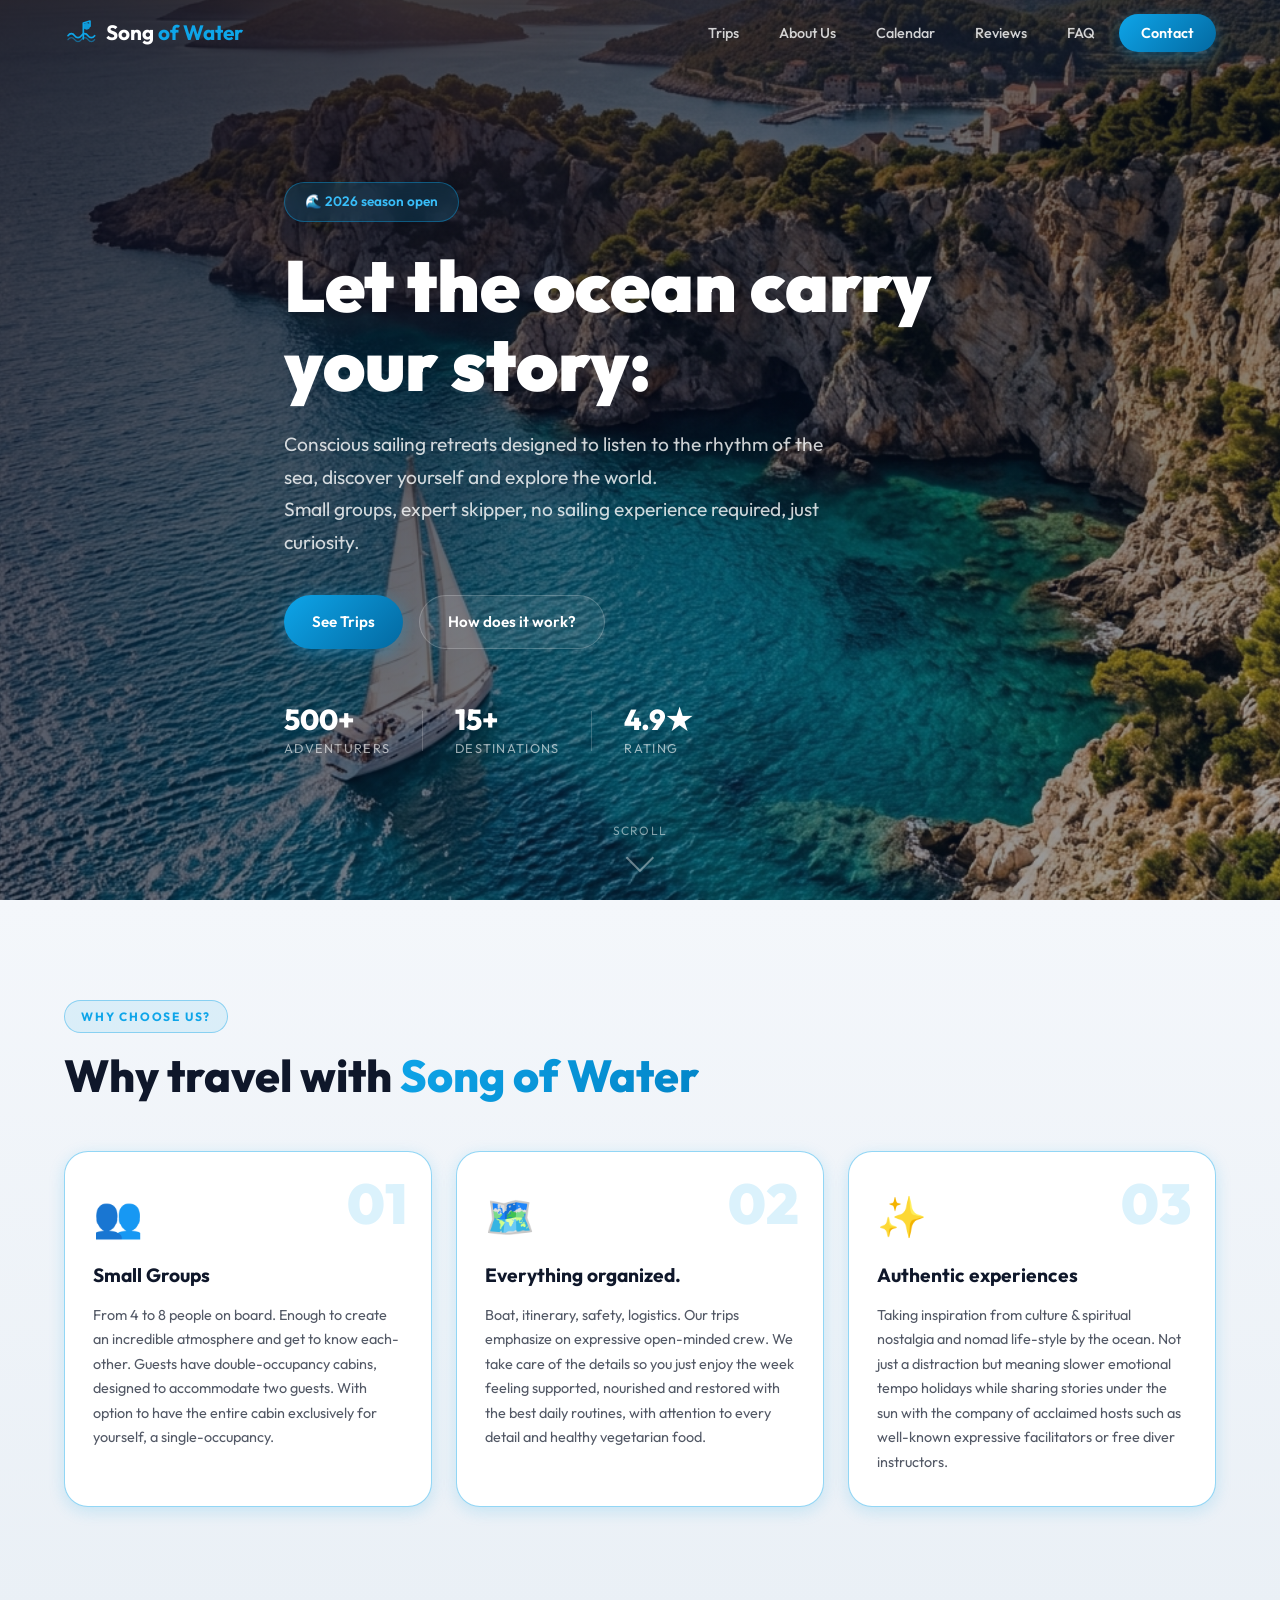
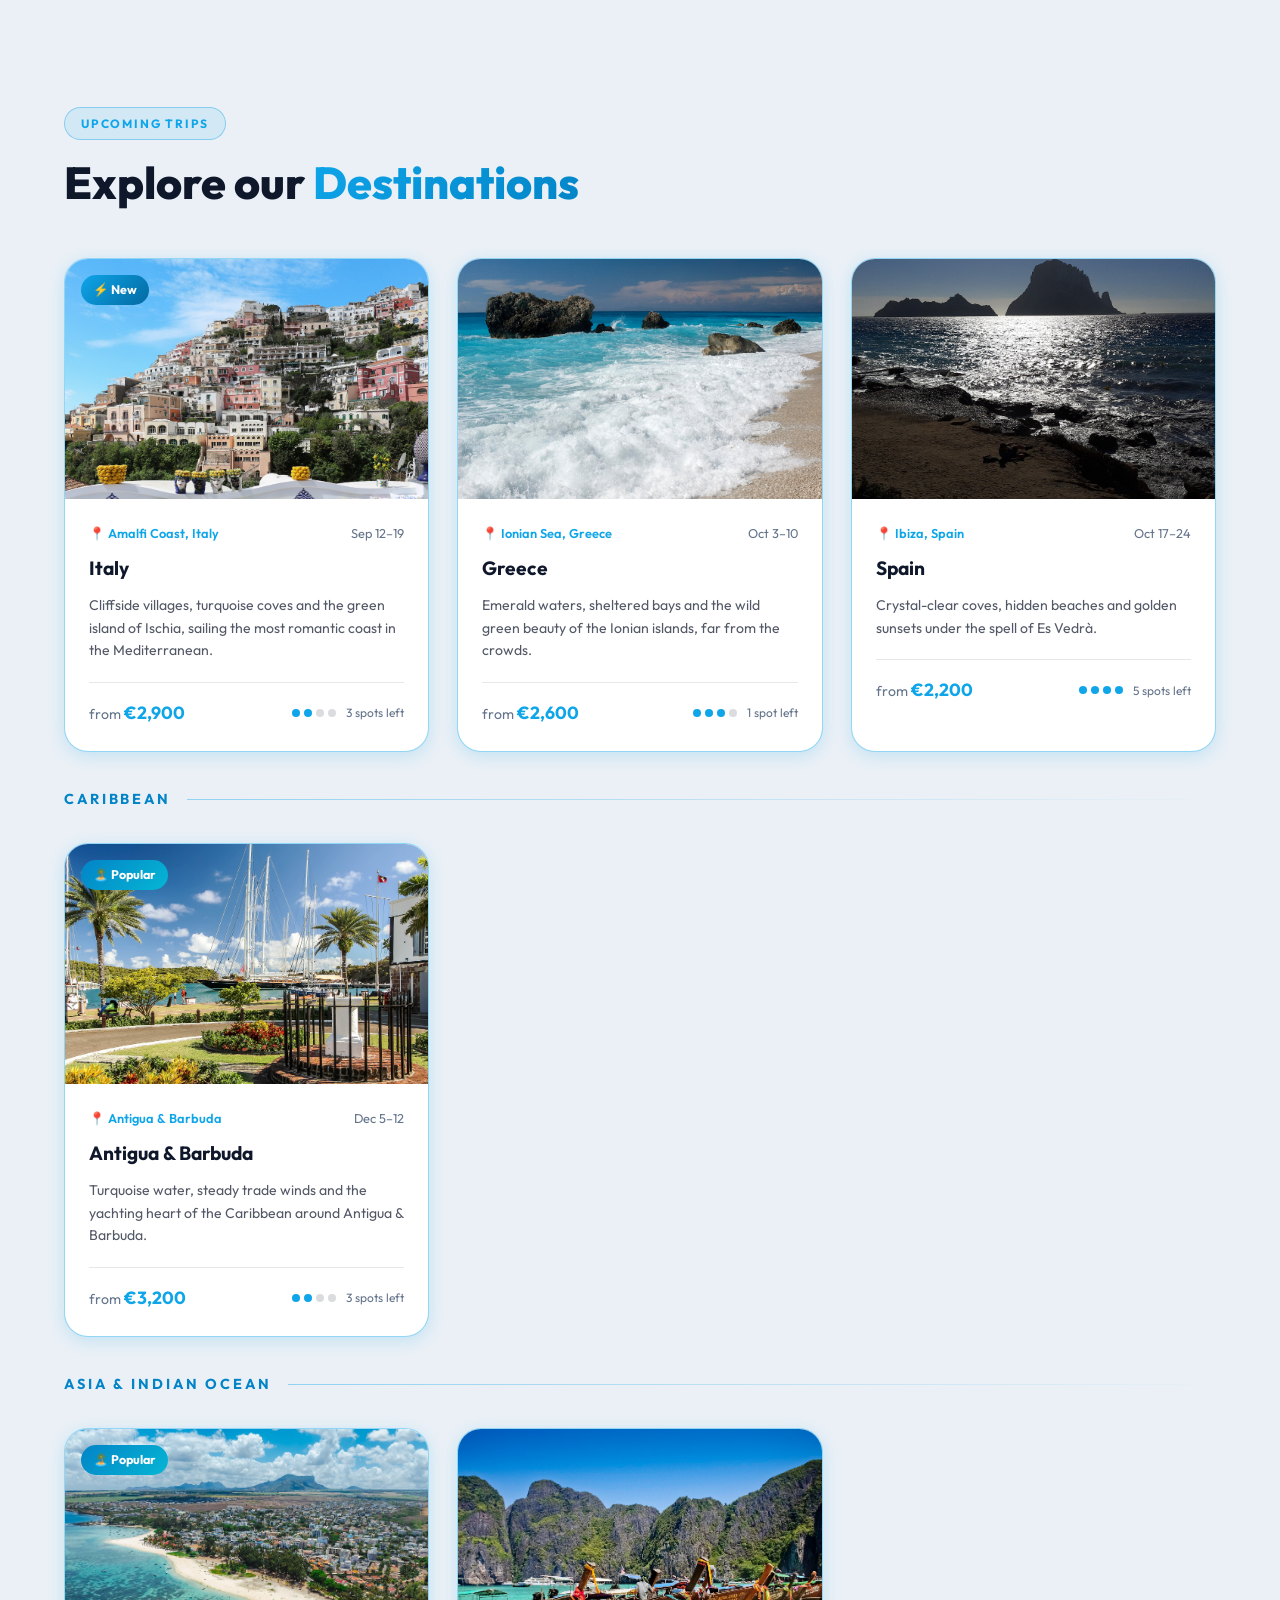
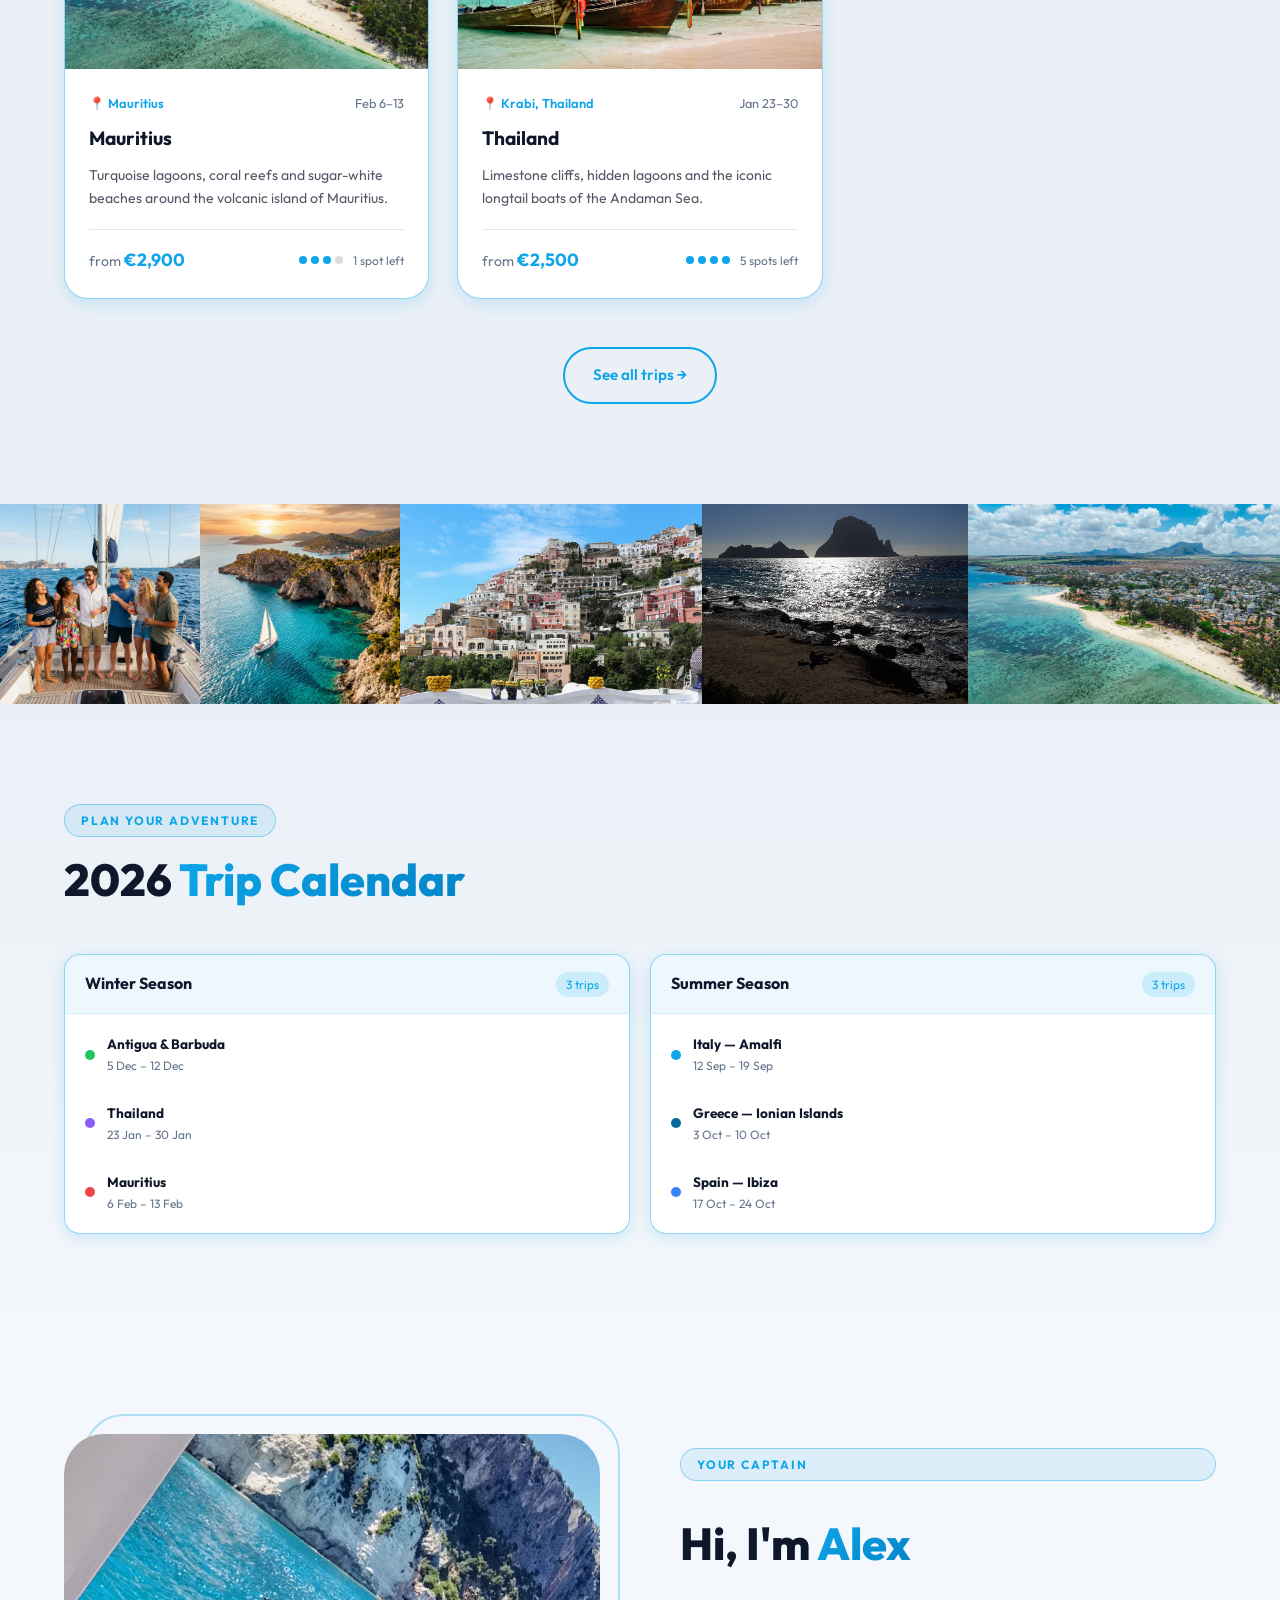
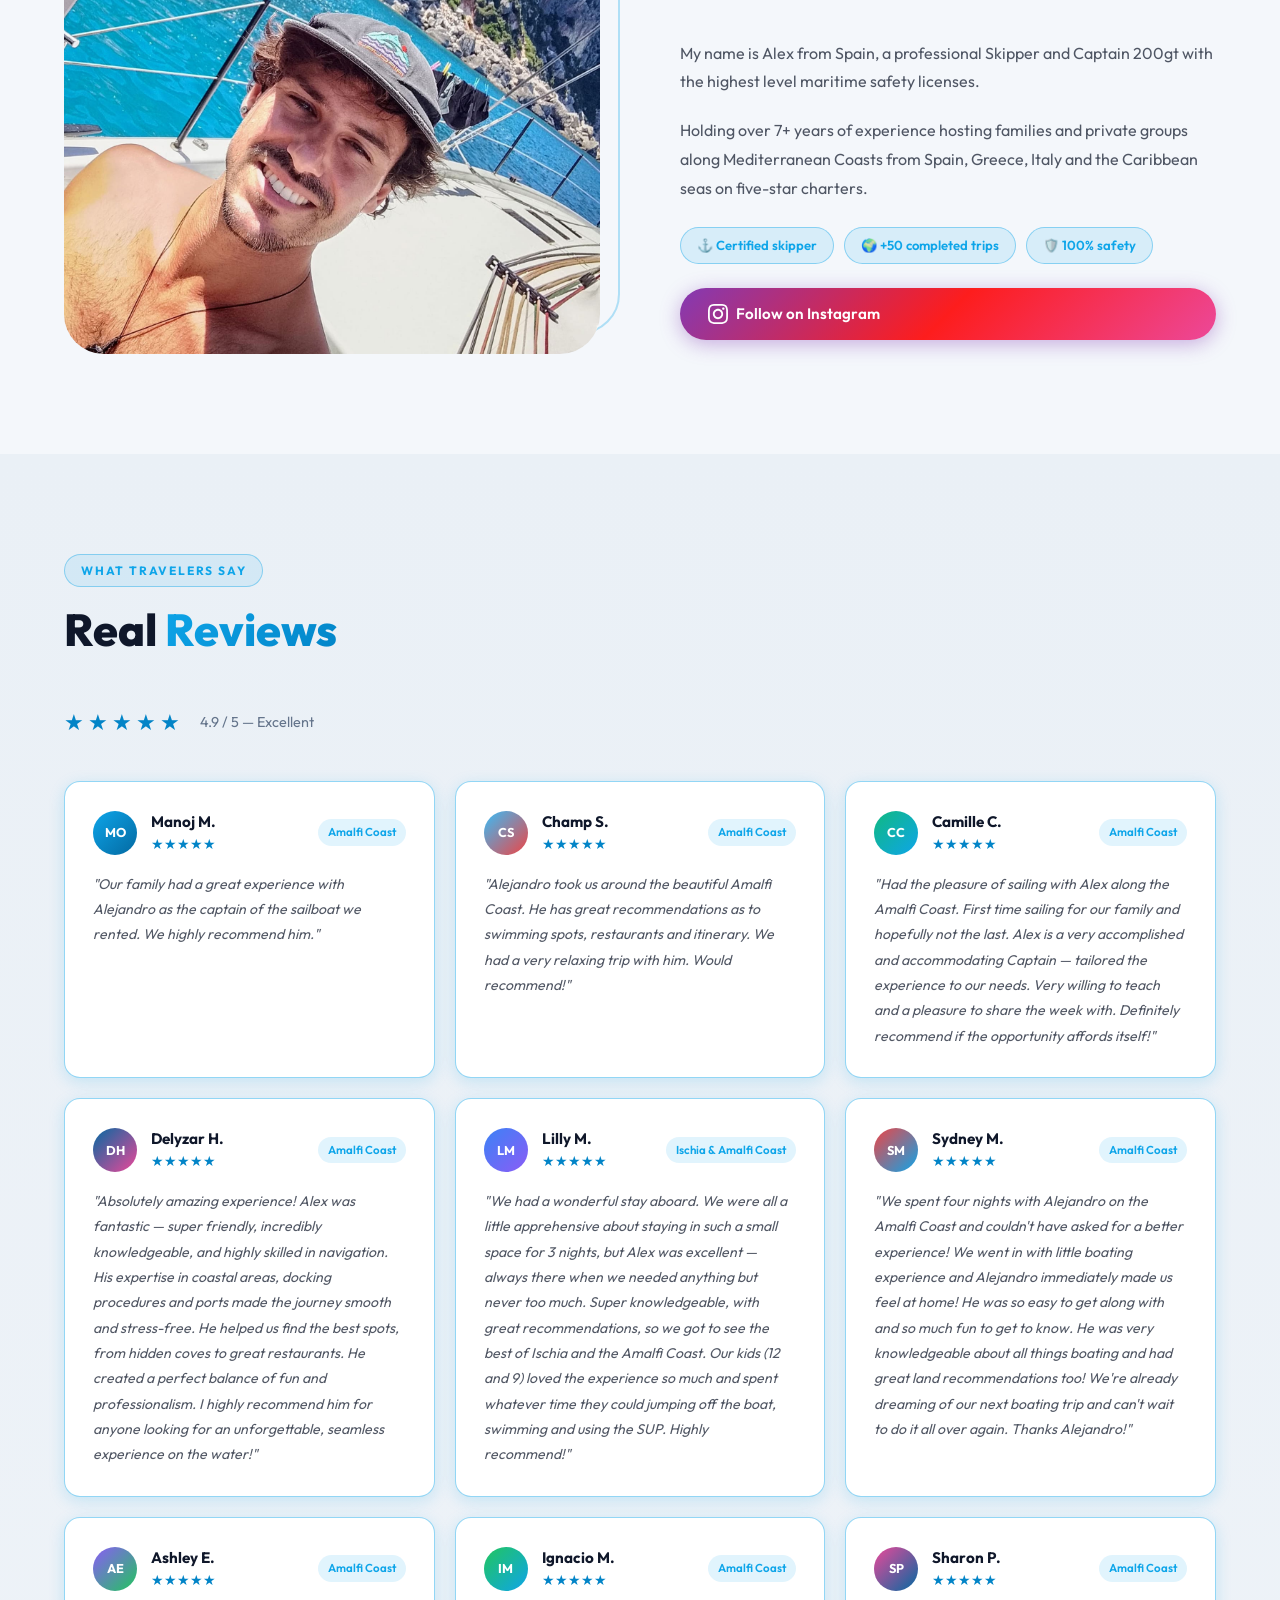
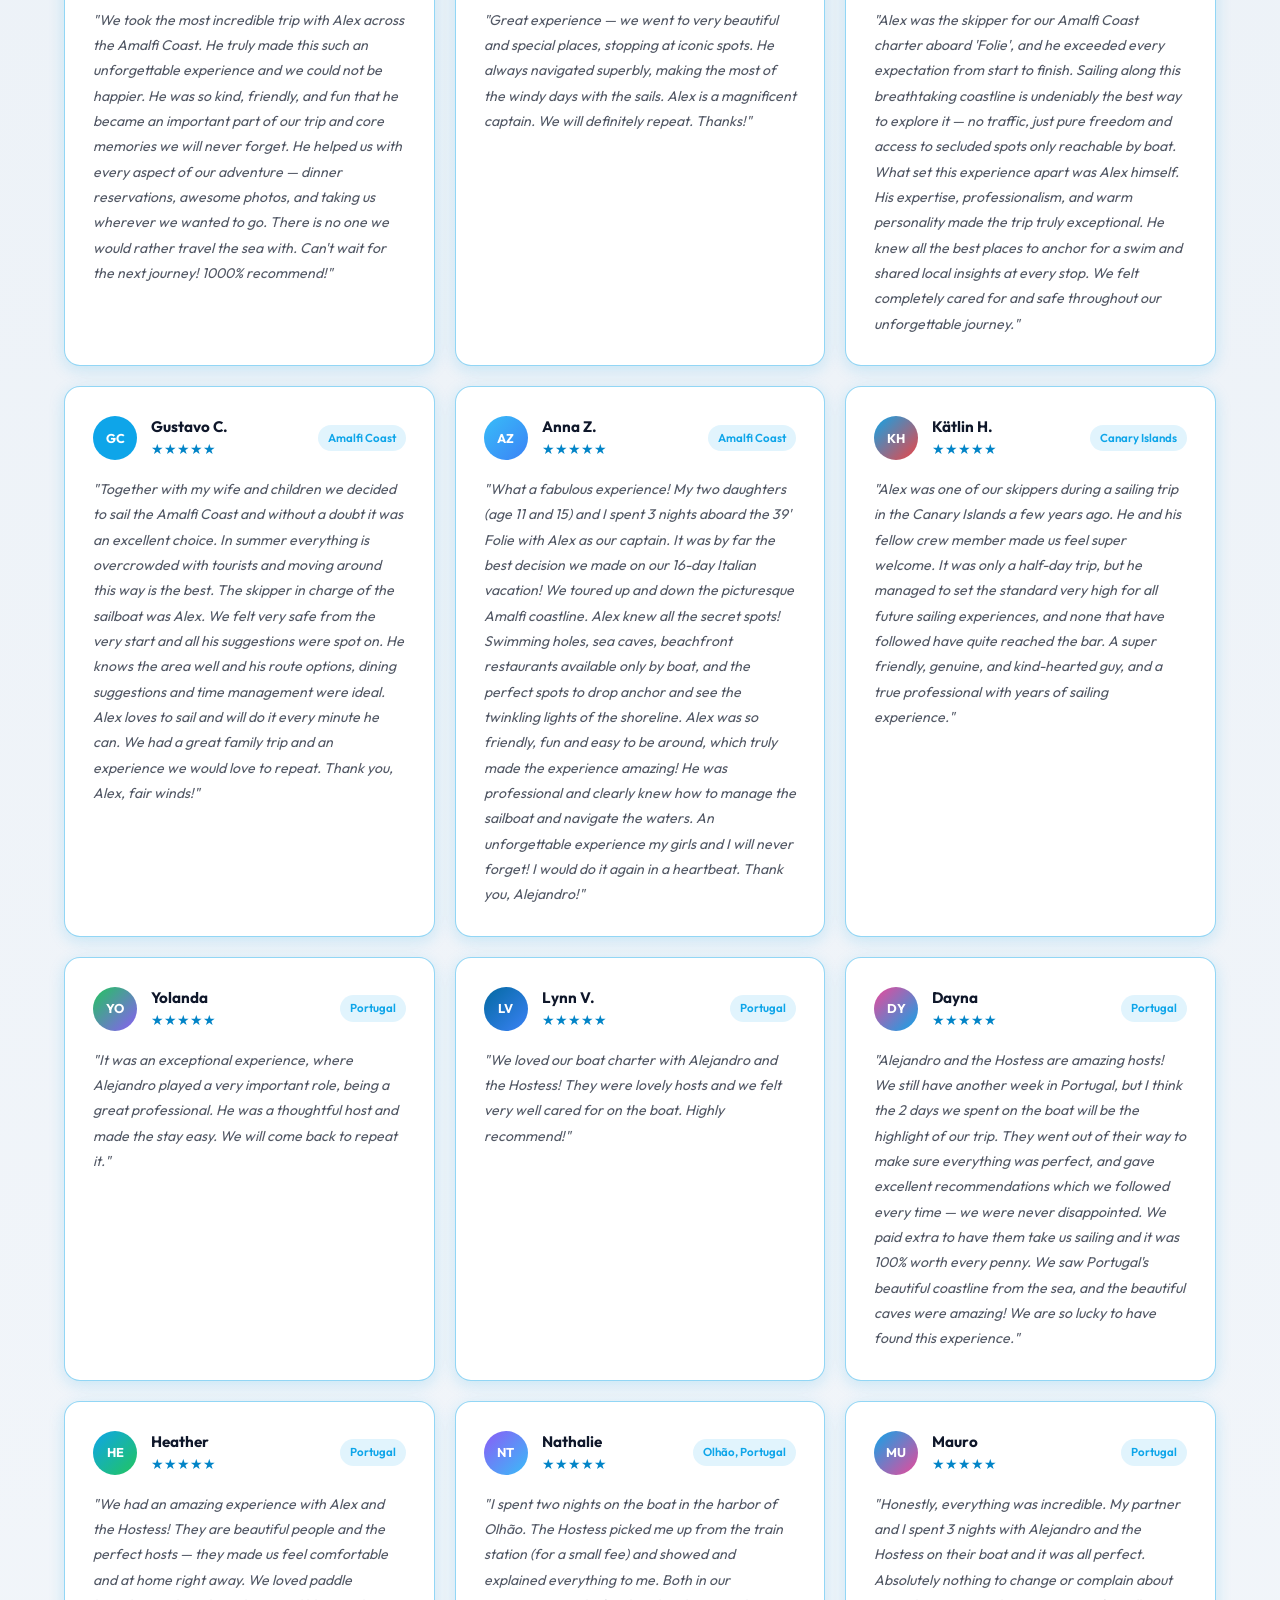
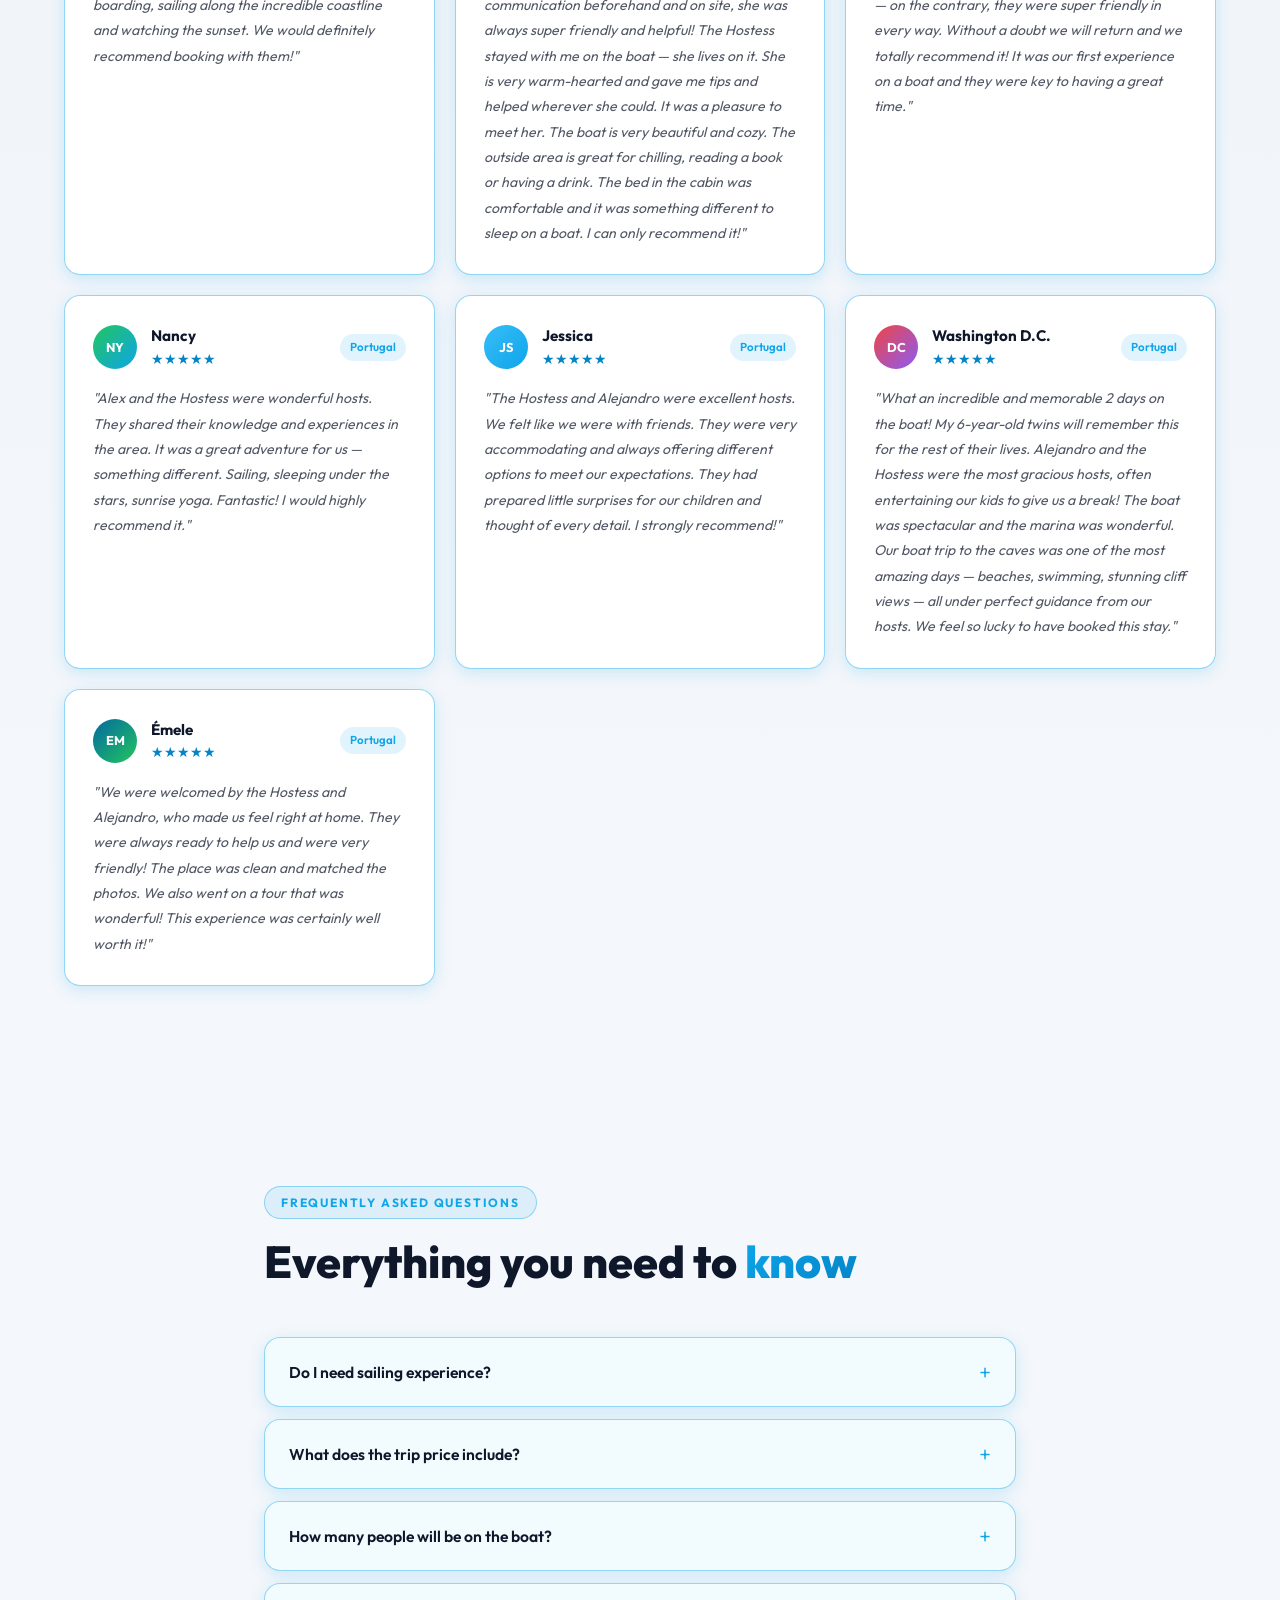
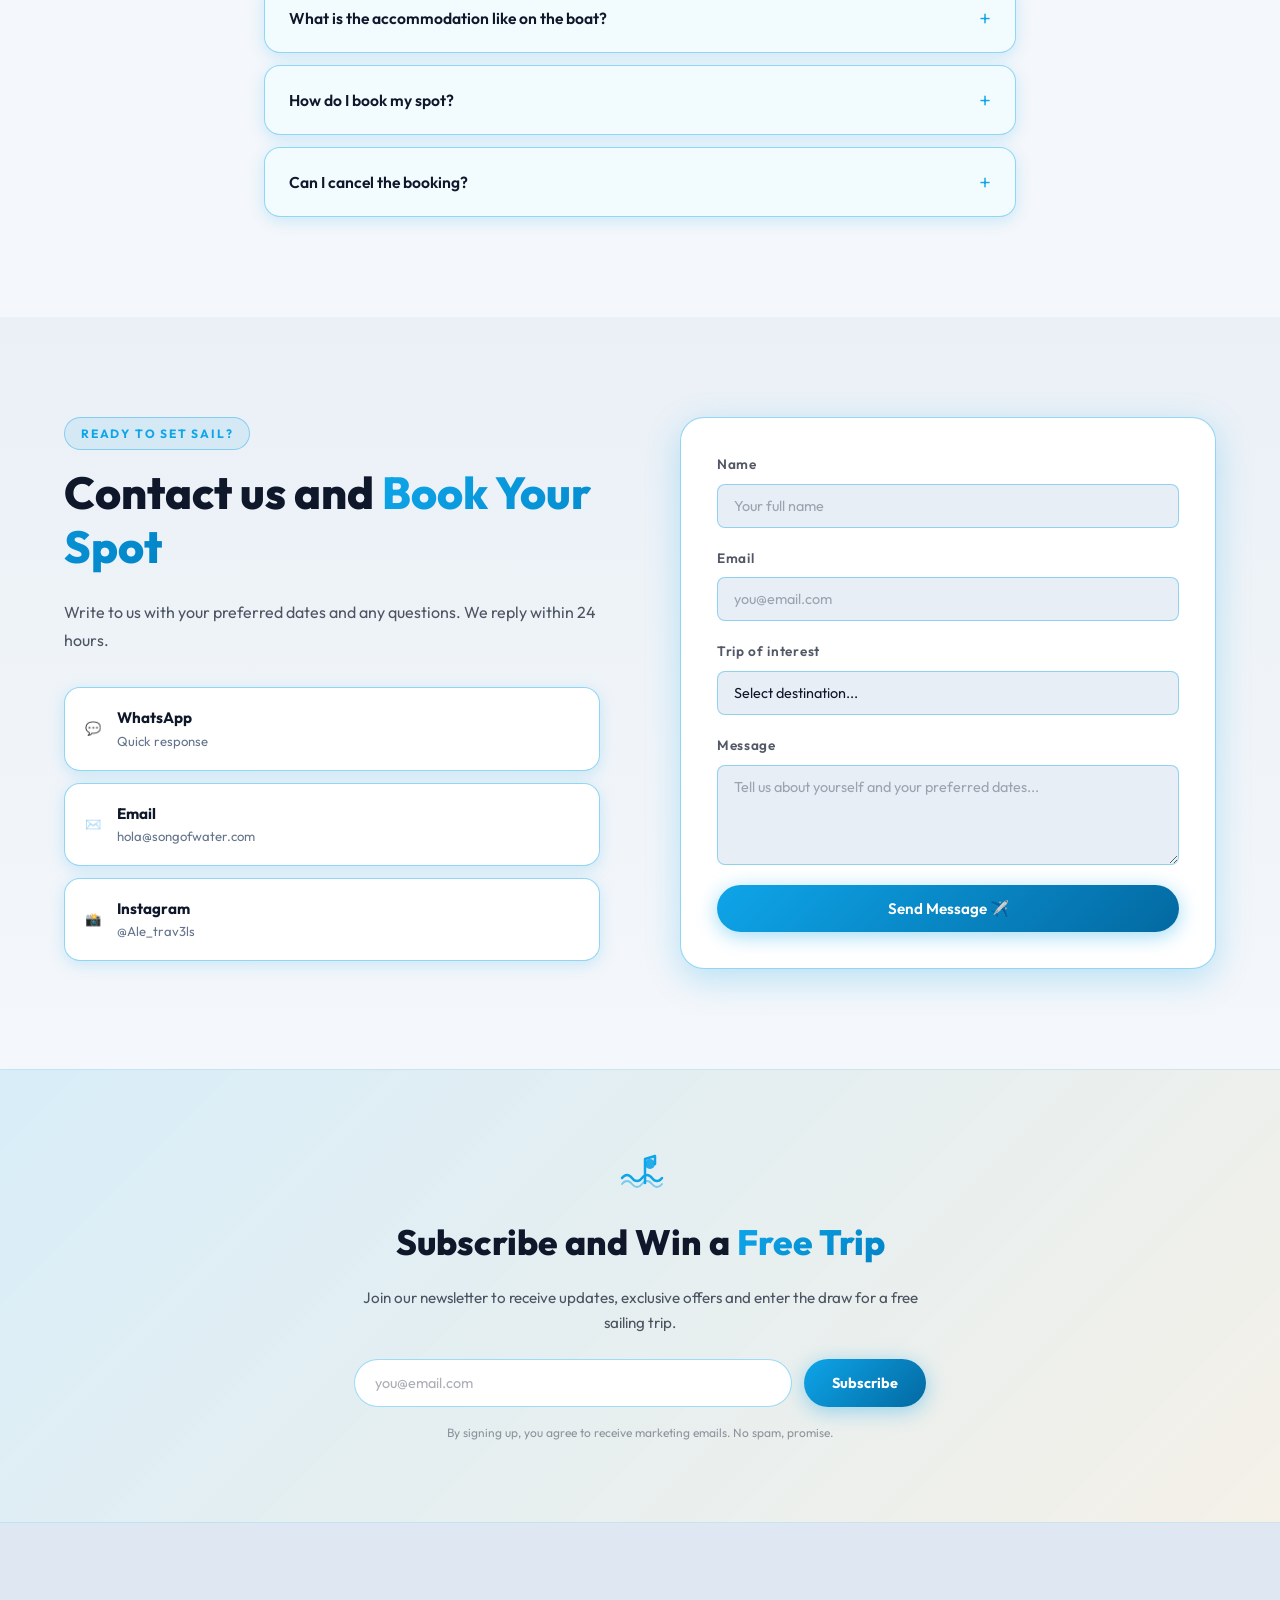
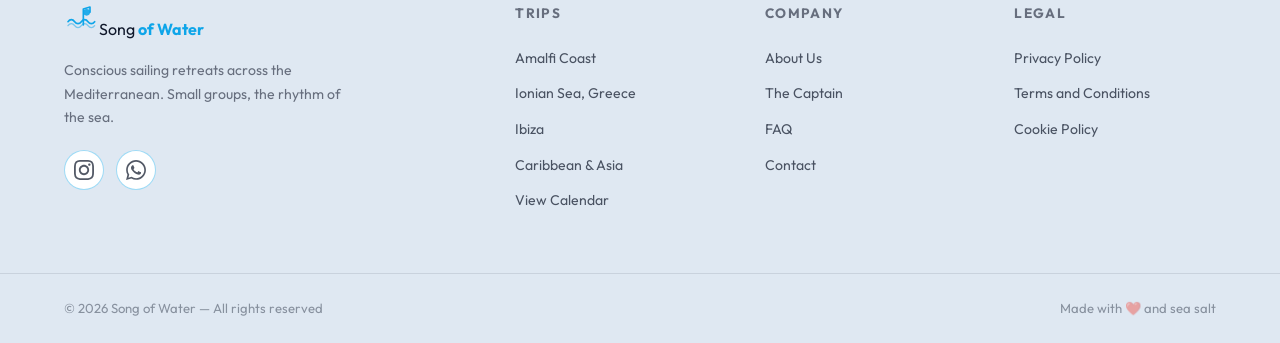
==== commit 8eba0863: "Remove yellowish tones with a cool blue palette, keep photos original, name Summer Season destinatio" ====
--- a/index.html
+++ b/index.html
@@ -335,18 +335,18 @@
           </div>
           <div class="cal-trips">
             <a href="#contact" class="cal-trip" id="cal-trip-4">
-              <span class="cal-dot" style="background:#d4931f"></span>
-              <div><strong>Italy</strong><span>12 Sep – 19 Sep</span></div>
+              <span class="cal-dot" style="background:#0ea5e9"></span>
+              <div><strong>Italy — Amalfi</strong><span>12 Sep – 19 Sep</span></div>
               <span class="cal-arrow">→</span>
             </a>
             <a href="#contact" class="cal-trip" id="cal-trip-5">
-              <span class="cal-dot" style="background:#b8760f"></span>
-              <div><strong>Greece</strong><span>3 Oct – 10 Oct</span></div>
+              <span class="cal-dot" style="background:#0369a1"></span>
+              <div><strong>Greece — Ionian Islands</strong><span>3 Oct – 10 Oct</span></div>
               <span class="cal-arrow">→</span>
             </a>
             <a href="#contact" class="cal-trip" id="cal-trip-6">
               <span class="cal-dot" style="background:#3b82f6"></span>
-              <div><strong>Spain</strong><span>17 Oct – 24 Oct</span></div>
+              <div><strong>Spain — Ibiza</strong><span>17 Oct – 24 Oct</span></div>
               <span class="cal-arrow">→</span>
             </a>
           </div>
@@ -394,7 +394,7 @@
       <div class="reviews-grid">
         <div class="review-card" id="review-1">
           <div class="review-header">
-            <div class="review-avatar" style="background: linear-gradient(135deg,#d4931f,#b8760f)">MO</div>
+            <div class="review-avatar" style="background: linear-gradient(135deg,#0ea5e9,#0369a1)">MO</div>
             <div>
               <div class="review-name">Manoj M.</div>
               <div class="review-stars">★★★★★</div>
@@ -405,7 +405,7 @@
         </div>
         <div class="review-card" id="review-2">
           <div class="review-header">
-            <div class="review-avatar" style="background: linear-gradient(135deg,#f59e0b,#ef4444)">CS</div>
+            <div class="review-avatar" style="background: linear-gradient(135deg,#38bdf8,#ef4444)">CS</div>
             <div>
               <div class="review-name">Champ S.</div>
               <div class="review-stars">★★★★★</div>
@@ -416,7 +416,7 @@
         </div>
         <div class="review-card" id="review-3">
           <div class="review-header">
-            <div class="review-avatar" style="background: linear-gradient(135deg,#10b981,#d4931f)">CC</div>
+            <div class="review-avatar" style="background: linear-gradient(135deg,#10b981,#0ea5e9)">CC</div>
             <div>
               <div class="review-name">Camille C.</div>
               <div class="review-stars">★★★★★</div>
@@ -427,7 +427,7 @@
         </div>
         <div class="review-card" id="review-4">
           <div class="review-header">
-            <div class="review-avatar" style="background: linear-gradient(135deg,#b8760f,#ec4899)">DH</div>
+            <div class="review-avatar" style="background: linear-gradient(135deg,#0369a1,#ec4899)">DH</div>
             <div>
               <div class="review-name">Delyzar H.</div>
               <div class="review-stars">★★★★★</div>
@@ -449,7 +449,7 @@
         </div>
         <div class="review-card" id="review-6">
           <div class="review-header">
-            <div class="review-avatar" style="background: linear-gradient(135deg,#ef4444,#d4931f)">SM</div>
+            <div class="review-avatar" style="background: linear-gradient(135deg,#ef4444,#0ea5e9)">SM</div>
             <div>
               <div class="review-name">Sydney M.</div>
               <div class="review-stars">★★★★★</div>
@@ -482,7 +482,7 @@
         </div>
         <div class="review-card" id="review-9">
           <div class="review-header">
-            <div class="review-avatar" style="background: linear-gradient(135deg,#ec4899,#b8760f)">SP</div>
+            <div class="review-avatar" style="background: linear-gradient(135deg,#ec4899,#0369a1)">SP</div>
             <div>
               <div class="review-name">Sharon P.</div>
               <div class="review-stars">★★★★★</div>
@@ -493,7 +493,7 @@
         </div>
         <div class="review-card" id="review-10">
           <div class="review-header">
-            <div class="review-avatar" style="background: linear-gradient(135deg,#0ea5e9,#d4931f)">GC</div>
+            <div class="review-avatar" style="background: linear-gradient(135deg,#0ea5e9,#0ea5e9)">GC</div>
             <div>
               <div class="review-name">Gustavo C.</div>
               <div class="review-stars">★★★★★</div>
@@ -504,7 +504,7 @@
         </div>
         <div class="review-card" id="review-11">
           <div class="review-header">
-            <div class="review-avatar" style="background: linear-gradient(135deg,#f59e0b,#3b82f6)">AZ</div>
+            <div class="review-avatar" style="background: linear-gradient(135deg,#38bdf8,#3b82f6)">AZ</div>
             <div>
               <div class="review-name">Anna Z.</div>
               <div class="review-stars">★★★★★</div>
@@ -515,7 +515,7 @@
         </div>
         <div class="review-card" id="review-12">
           <div class="review-header">
-            <div class="review-avatar" style="background: linear-gradient(135deg,#d4931f,#ef4444)">KH</div>
+            <div class="review-avatar" style="background: linear-gradient(135deg,#0ea5e9,#ef4444)">KH</div>
             <div>
               <div class="review-name">Kätlin H.</div>
               <div class="review-stars">★★★★★</div>
@@ -537,7 +537,7 @@
         </div>
         <div class="review-card" id="review-14">
           <div class="review-header">
-            <div class="review-avatar" style="background: linear-gradient(135deg,#b8760f,#3b82f6)">LV</div>
+            <div class="review-avatar" style="background: linear-gradient(135deg,#0369a1,#3b82f6)">LV</div>
             <div>
               <div class="review-name">Lynn V.</div>
               <div class="review-stars">★★★★★</div>
@@ -559,7 +559,7 @@
         </div>
         <div class="review-card" id="review-16">
           <div class="review-header">
-            <div class="review-avatar" style="background: linear-gradient(135deg,#d4931f,#22c55e)">HE</div>
+            <div class="review-avatar" style="background: linear-gradient(135deg,#0ea5e9,#22c55e)">HE</div>
             <div>
               <div class="review-name">Heather</div>
               <div class="review-stars">★★★★★</div>
@@ -570,7 +570,7 @@
         </div>
         <div class="review-card" id="review-17">
           <div class="review-header">
-            <div class="review-avatar" style="background: linear-gradient(135deg,#8b5cf6,#f59e0b)">NT</div>
+            <div class="review-avatar" style="background: linear-gradient(135deg,#8b5cf6,#38bdf8)">NT</div>
             <div>
               <div class="review-name">Nathalie</div>
               <div class="review-stars">★★★★★</div>
@@ -592,7 +592,7 @@
         </div>
         <div class="review-card" id="review-19">
           <div class="review-header">
-            <div class="review-avatar" style="background: linear-gradient(135deg,#22c55e,#d4931f)">NY</div>
+            <div class="review-avatar" style="background: linear-gradient(135deg,#22c55e,#0ea5e9)">NY</div>
             <div>
               <div class="review-name">Nancy</div>
               <div class="review-stars">★★★★★</div>
@@ -603,7 +603,7 @@
         </div>
         <div class="review-card" id="review-20">
           <div class="review-header">
-            <div class="review-avatar" style="background: linear-gradient(135deg,#f59e0b,#0ea5e9)">JS</div>
+            <div class="review-avatar" style="background: linear-gradient(135deg,#38bdf8,#0ea5e9)">JS</div>
             <div>
               <div class="review-name">Jessica</div>
               <div class="review-stars">★★★★★</div>
@@ -625,7 +625,7 @@
         </div>
         <div class="review-card" id="review-22">
           <div class="review-header">
-            <div class="review-avatar" style="background: linear-gradient(135deg,#b8760f,#22c55e)">EM</div>
+            <div class="review-avatar" style="background: linear-gradient(135deg,#0369a1,#22c55e)">EM</div>
             <div>
               <div class="review-name">Émele</div>
               <div class="review-stars">★★★★★</div>
--- a/styles.css
+++ b/styles.css
@@ -6,37 +6,37 @@
 *, *::before, *::after { box-sizing: border-box; margin: 0; padding: 0; }
 
 :root {
-  --ocean-deep:   #faf6ef;
-  --ocean-mid:    #f2ebdd;
-  --ocean-light:  #e8dcc6;
-  --cyan:         #d4931f;
-  --cyan-light:   #e0a62f;
-  --gold:         #f5a300;
-  --gold-light:   #ffd23f;
-  --coral:        #f97316;
+  --ocean-deep:   #f4f7fb;
+  --ocean-mid:    #eaf0f6;
+  --ocean-light:  #dfe8f2;
+  --cyan:         #0ea5e9;
+  --cyan-light:   #38bdf8;
+  --gold:         #0284c7;
+  --gold-light:   #7dd3fc;
+  --coral:        #06b6d4;
   --white:        #ffffff;
-  --off-white:    #f1e6d1;
-  --gray-100:     #ece2d2;
-  --gray-300:     #8f8170;
-  --gray-500:     #6b5f50;
-  --gray-700:     #4a4036;
-  --text-dark:    #241a10;
-  --ink:          #241a10;
-  --ink-muted:    rgba(36,26,16,0.72);
-  --ink-soft:     rgba(36,26,16,0.58);
-  --ink-faint:    rgba(36,26,16,0.42);
-  --card:         #fbf4e5;
-  --gradient-hero: linear-gradient(135deg, rgba(18,12,6,0.82) 0%, rgba(212,147,31,0.18) 100%);
-  --gradient-card: linear-gradient(180deg, transparent 40%, rgba(27,18,10,0.95) 100%);
+  --off-white:    #e8eef5;
+  --gray-100:     #e2e9f1;
+  --gray-300:     #8da0b3;
+  --gray-500:     #64748b;
+  --gray-700:     #475569;
+  --text-dark:    #0f172a;
+  --ink:          #0f172a;
+  --ink-muted:    rgba(15,23,42,0.72);
+  --ink-soft:     rgba(15,23,42,0.58);
+  --ink-faint:    rgba(15,23,42,0.42);
+  --card:         #ffffff;
+  --gradient-hero: linear-gradient(135deg, rgba(2,6,23,0.82) 0%, rgba(7,28,54,0.35) 100%);
+  --gradient-card: linear-gradient(180deg, transparent 40%, rgba(2,6,23,0.95) 100%);
   --font-main:    'Outfit', sans-serif;
   --font-display: 'Playfair Display', serif;
   --radius-sm:    8px;
   --radius-md:    16px;
   --radius-lg:    24px;
   --radius-xl:    40px;
-  --shadow-sm:    0 4px 16px rgba(212,147,31,0.18);
-  --shadow-md:    0 10px 34px rgba(212,147,31,0.26);
-  --shadow-lg:    0 22px 64px rgba(212,147,31,0.34);
+  --shadow-sm:    0 4px 16px rgba(14,165,233,0.18);
+  --shadow-md:    0 10px 34px rgba(14,165,233,0.26);
+  --shadow-lg:    0 22px 64px rgba(14,165,233,0.34);
   --transition:   0.3s cubic-bezier(0.4,0,0.2,1);
 }
 
@@ -72,8 +72,8 @@
   letter-spacing: 0.15em;
   text-transform: uppercase;
   color: var(--cyan);
-  background: rgba(212,147,31,0.1);
-  border: 1px solid rgba(212,147,31,0.4);
+  background: rgba(14,165,233,0.1);
+  border: 1px solid rgba(14,165,233,0.4);
   padding: 6px 16px;
   border-radius: 999px;
   margin-bottom: 16px;
@@ -113,13 +113,13 @@
 }
 
 .btn-primary {
-  background: linear-gradient(135deg, var(--cyan), #c07f1e);
+  background: linear-gradient(135deg, var(--cyan), #0369a1);
   color: var(--white);
-  box-shadow: 0 4px 20px rgba(212,147,31,0.4);
+  box-shadow: 0 4px 20px rgba(14,165,233,0.4);
 }
 .btn-primary:hover {
   transform: translateY(-2px);
-  box-shadow: 0 8px 30px rgba(212,147,31,0.55);
+  box-shadow: 0 8px 30px rgba(14,165,233,0.55);
 }
 
 .btn-ghost {
@@ -149,7 +149,7 @@
 .btn-full { width: 100%; justify-content: center; }
 
 .btn-social {
-  background: linear-gradient(135deg, #833ab4, #fd1d1d, #fcb045);
+  background: linear-gradient(135deg, #833ab4, #fd1d1d, #ec4899);
   color: var(--white);
   box-shadow: 0 4px 20px rgba(131,58,180,0.4);
 }
@@ -169,9 +169,9 @@
   transition: var(--transition);
 }
 .navbar.scrolled {
-  background: rgba(27,18,10,0.95);
+  background: rgba(2,6,23,0.95);
   backdrop-filter: blur(20px);
-  border-bottom: 1px solid rgba(212,147,31,0.15);
+  border-bottom: 1px solid rgba(14,165,233,0.15);
   padding: 12px 0;
   box-shadow: 0 4px 30px rgba(0,0,0,0.3);
 }
@@ -218,23 +218,23 @@
   transition: var(--transition);
 }
 .nav-link:hover {
-  background: rgba(212,147,31,0.1);
+  background: rgba(14,165,233,0.1);
   color: var(--cyan);
 }
 
 .nav-cta {
   padding: 10px 22px;
-  background: linear-gradient(135deg, var(--cyan), #c07f1e);
+  background: linear-gradient(135deg, var(--cyan), #0369a1);
   color: var(--white);
   border-radius: 999px;
   font-weight: 600;
   font-size: 0.9rem;
   transition: var(--transition);
-  box-shadow: 0 4px 15px rgba(212,147,31,0.35);
+  box-shadow: 0 4px 15px rgba(14,165,233,0.35);
 }
 .nav-cta:hover {
   transform: translateY(-2px);
-  box-shadow: 0 6px 25px rgba(212,147,31,0.5);
+  box-shadow: 0 6px 25px rgba(14,165,233,0.5);
 }
 
 .burger-btn {
@@ -308,8 +308,8 @@
   display: inline-flex;
   align-items: center;
   gap: 8px;
-  background: rgba(212,147,31,0.15);
-  border: 1px solid rgba(212,147,31,0.4);
+  background: rgba(14,165,233,0.15);
+  border: 1px solid rgba(14,165,233,0.4);
   backdrop-filter: blur(8px);
   padding: 8px 20px;
   border-radius: 999px;
@@ -427,7 +427,7 @@
 
 .feature-card {
   background: var(--card);
-  border: 1px solid rgba(212,147,31,0.45);
+  border: 1px solid rgba(14,165,233,0.45);
   border-radius: var(--radius-lg);
   padding: 32px 28px;
   position: relative;
@@ -446,7 +446,7 @@
   transition: var(--transition);
 }
 .feature-card:hover {
-  border-color: rgba(212,147,31,0.6);
+  border-color: rgba(14,165,233,0.6);
   transform: translateY(-6px);
   box-shadow: var(--shadow-lg);
 }
@@ -459,7 +459,7 @@
   top: 24px; right: 24px;
   font-size: 3.5rem;
   font-weight: 900;
-  color: rgba(212,147,31,0.15);
+  color: rgba(14,165,233,0.15);
   line-height: 1;
 }
 
@@ -507,12 +507,12 @@
   content: "";
   flex: 1;
   height: 1px;
-  background: linear-gradient(90deg, rgba(212,147,31,0.4), transparent);
+  background: linear-gradient(90deg, rgba(14,165,233,0.4), transparent);
 }
 
 .trip-card {
   background: var(--card);
-  border: 1px solid rgba(212,147,31,0.45);
+  border: 1px solid rgba(14,165,233,0.45);
   border-radius: var(--radius-lg);
   overflow: hidden;
   transition: var(--transition);
@@ -521,7 +521,7 @@
 .trip-card:hover {
   transform: translateY(-8px);
   box-shadow: var(--shadow-lg);
-  border-color: rgba(212,147,31,0.6);
+  border-color: rgba(14,165,233,0.6);
 }
 
 .trip-card-img-wrap {
@@ -548,12 +548,12 @@
   font-weight: 700;
   z-index: 2;
 }
-.badge-new { background: linear-gradient(135deg, var(--cyan), #b8760f); }
+.badge-new { background: linear-gradient(135deg, var(--cyan), #0369a1); }
 
 .trip-overlay {
   position: absolute;
   inset: 0;
-  background: rgba(27,18,10,0.6);
+  background: rgba(2,6,23,0.6);
   display: flex;
   align-items: center;
   justify-content: center;
@@ -592,7 +592,7 @@
   justify-content: space-between;
   align-items: center;
   padding-top: 16px;
-  border-top: 1px solid rgba(36,26,16,0.1);
+  border-top: 1px solid rgba(15,23,42,0.1);
 }
 .trip-price { font-size: 0.88rem; color: var(--gray-500); }
 .trip-price strong { font-size: 1.1rem; color: var(--cyan); }
@@ -603,7 +603,7 @@
   border-radius: 50%;
   background: var(--cyan);
 }
-.spots-dot.empty { background: rgba(36,26,16,0.15); }
+.spots-dot.empty { background: rgba(15,23,42,0.15); }
 .spots-text { font-size: 0.75rem; color: var(--gray-500); margin-left: 6px; }
 
 .trips-cta { text-align: center; }
@@ -619,12 +619,12 @@
 .gallery-strip img {
   flex: 1;
   object-fit: cover;
-  filter: brightness(0.7) saturate(1.2);
+  filter: none;
   transition: var(--transition);
 }
 .gallery-strip img:hover {
   flex: 2.5;
-  filter: brightness(1) saturate(1.5);
+  filter: none;
 }
 
 /* =============================================
@@ -643,14 +643,14 @@
 
 .cal-month {
   background: var(--card);
-  border: 1px solid rgba(212,147,31,0.45);
+  border: 1px solid rgba(14,165,233,0.45);
   border-radius: var(--radius-md);
   overflow: hidden;
   transition: var(--transition);
   box-shadow: var(--shadow-sm);
 }
 .cal-month:hover {
-  border-color: rgba(212,147,31,0.6);
+  border-color: rgba(14,165,233,0.6);
   transform: translateY(-4px);
   box-shadow: var(--shadow-md);
 }
@@ -660,8 +660,8 @@
   justify-content: space-between;
   align-items: center;
   padding: 16px 20px;
-  background: rgba(212,147,31,0.08);
-  border-bottom: 1px solid rgba(212,147,31,0.12);
+  background: rgba(14,165,233,0.08);
+  border-bottom: 1px solid rgba(14,165,233,0.12);
 }
 .cal-month-name {
   font-weight: 700;
@@ -671,7 +671,7 @@
 .cal-month-count {
   font-size: 0.75rem;
   color: var(--cyan);
-  background: rgba(212,147,31,0.15);
+  background: rgba(14,165,233,0.15);
   padding: 3px 10px;
   border-radius: 999px;
 }
@@ -688,7 +688,7 @@
   cursor: pointer;
 }
 .cal-trip:hover {
-  background: rgba(212,147,31,0.08);
+  background: rgba(14,165,233,0.08);
 }
 .cal-dot {
   width: 10px; height: 10px;
@@ -736,7 +736,7 @@
   position: absolute;
   top: -20px; right: -20px;
   bottom: 20px; left: 20px;
-  border: 2px solid rgba(212,147,31,0.3);
+  border: 2px solid rgba(14,165,233,0.3);
   border-radius: var(--radius-xl);
   z-index: 0;
 }
@@ -757,8 +757,8 @@
   margin: 4px 0;
 }
 .badge {
-  background: rgba(212,147,31,0.12);
-  border: 1px solid rgba(212,147,31,0.4);
+  background: rgba(14,165,233,0.12);
+  border: 1px solid rgba(14,165,233,0.4);
   color: var(--cyan);
   padding: 7px 16px;
   border-radius: 999px;
@@ -791,17 +791,17 @@
 
 .review-card {
   background: var(--card);
-  border: 1px solid rgba(212,147,31,0.45);
+  border: 1px solid rgba(14,165,233,0.45);
   border-radius: var(--radius-md);
   padding: 28px;
   transition: var(--transition);
   box-shadow: var(--shadow-sm);
 }
 .review-card:hover {
-  border-color: rgba(212,147,31,0.6);
+  border-color: rgba(14,165,233,0.6);
   transform: translateY(-4px);
   box-shadow: var(--shadow-md);
-  background: rgba(212,147,31,0.04);
+  background: rgba(14,165,233,0.04);
 }
 
 .review-header {
@@ -827,7 +827,7 @@
 .review-trip-tag {
   margin-left: auto;
   font-size: 0.72rem;
-  background: rgba(212,147,31,0.12);
+  background: rgba(14,165,233,0.12);
   color: var(--cyan);
   padding: 4px 10px;
   border-radius: 999px;
@@ -855,15 +855,15 @@
 .faq-list { display: flex; flex-direction: column; gap: 12px; }
 
 .faq-item {
-  border: 1px solid rgba(212,147,31,0.45);
+  border: 1px solid rgba(14,165,233,0.45);
   border-radius: var(--radius-md);
   overflow: hidden;
   transition: var(--transition);
   background: var(--card);
   box-shadow: var(--shadow-sm);
 }
-.faq-item:hover { border-color: rgba(212,147,31,0.6); }
-.faq-item.open { border-color: rgba(212,147,31,0.6); }
+.faq-item:hover { border-color: rgba(14,165,233,0.6); }
+.faq-item.open { border-color: rgba(14,165,233,0.6); }
 
 .faq-question {
   display: flex;
@@ -871,7 +871,7 @@
   align-items: center;
   width: 100%;
   padding: 20px 24px;
-  background: rgba(212,147,31,0.05);
+  background: rgba(14,165,233,0.05);
   border: none;
   color: var(--ink);
   font-family: var(--font-main);
@@ -881,8 +881,8 @@
   text-align: left;
   transition: var(--transition);
 }
-.faq-question:hover { background: rgba(212,147,31,0.06); }
-.faq-item.open .faq-question { background: rgba(212,147,31,0.08); color: var(--cyan); }
+.faq-question:hover { background: rgba(14,165,233,0.06); }
+.faq-item.open .faq-question { background: rgba(14,165,233,0.08); color: var(--cyan); }
 
 .faq-icon {
   font-size: 1.4rem;
@@ -936,15 +936,15 @@
   align-items: center;
   gap: 16px;
   padding: 18px 20px;
-  border: 1px solid rgba(212,147,31,0.45);
+  border: 1px solid rgba(14,165,233,0.45);
   border-radius: var(--radius-md);
   background: var(--card);
   transition: var(--transition);
   box-shadow: var(--shadow-sm);
 }
 .contact-method:hover {
-  border-color: rgba(212,147,31,0.6);
-  background: rgba(212,147,31,0.06);
+  border-color: rgba(14,165,233,0.6);
+  background: rgba(14,165,233,0.06);
   transform: translateX(6px);
 }
 
@@ -955,7 +955,7 @@
 
 .contact-form {
   background: var(--card);
-  border: 1px solid rgba(212,147,31,0.45);
+  border: 1px solid rgba(14,165,233,0.45);
   border-radius: var(--radius-lg);
   padding: 36px;
   display: flex;
@@ -977,7 +977,7 @@
 .form-group select,
 .form-group textarea {
   background: var(--off-white);
-  border: 1px solid rgba(212,147,31,0.4);
+  border: 1px solid rgba(14,165,233,0.4);
   border-radius: var(--radius-sm);
   padding: 12px 16px;
   color: var(--ink);
@@ -988,13 +988,13 @@
   -webkit-appearance: none;
 }
 .form-group input::placeholder,
-.form-group textarea::placeholder { color: rgba(36,26,16,0.35); }
+.form-group textarea::placeholder { color: rgba(15,23,42,0.35); }
 .form-group input:focus,
 .form-group select:focus,
 .form-group textarea:focus {
   border-color: var(--cyan);
-  background: rgba(212,147,31,0.06);
-  box-shadow: 0 0 0 3px rgba(212,147,31,0.1);
+  background: rgba(14,165,233,0.06);
+  box-shadow: 0 0 0 3px rgba(14,165,233,0.1);
 }
 .form-group select option { background: var(--card); color: var(--ink); }
 .form-group textarea { resize: vertical; min-height: 100px; }
@@ -1015,9 +1015,9 @@
    ============================================= */
 .newsletter-section {
   padding: 80px 0;
-  background: linear-gradient(135deg, rgba(212,147,31,0.12) 0%, rgba(245,158,11,0.08) 100%);
-  border-top: 1px solid rgba(212,147,31,0.15);
-  border-bottom: 1px solid rgba(212,147,31,0.15);
+  background: linear-gradient(135deg, rgba(14,165,233,0.12) 0%, rgba(245,158,11,0.08) 100%);
+  border-top: 1px solid rgba(14,165,233,0.15);
+  border-bottom: 1px solid rgba(14,165,233,0.15);
 }
 
 .newsletter-container {
@@ -1057,7 +1057,7 @@
 .newsletter-form input {
   flex: 1;
   background: var(--card);
-  border: 1px solid rgba(212,147,31,0.4);
+  border: 1px solid rgba(14,165,233,0.4);
   border-radius: 999px;
   padding: 14px 20px;
   color: var(--ink);
@@ -1068,12 +1068,12 @@
 }
 .newsletter-form input:focus {
   border-color: var(--cyan);
-  box-shadow: 0 0 0 3px rgba(212,147,31,0.1);
-}
-.newsletter-form input::placeholder { color: rgba(36,26,16,0.35); }
+  box-shadow: 0 0 0 3px rgba(14,165,233,0.1);
+}
+.newsletter-form input::placeholder { color: rgba(15,23,42,0.35); }
 
 .newsletter-form button {
-  background: linear-gradient(135deg, var(--cyan), #c07f1e);
+  background: linear-gradient(135deg, var(--cyan), #0369a1);
   color: var(--white);
   border: none;
   border-radius: 999px;
@@ -1083,12 +1083,12 @@
   font-size: 0.9rem;
   cursor: pointer;
   transition: var(--transition);
-  box-shadow: 0 4px 20px rgba(212,147,31,0.4);
+  box-shadow: 0 4px 20px rgba(14,165,233,0.4);
   white-space: nowrap;
 }
 .newsletter-form button:hover {
   transform: translateY(-2px);
-  box-shadow: 0 8px 30px rgba(212,147,31,0.55);
+  box-shadow: 0 8px 30px rgba(14,165,233,0.55);
 }
 
 .newsletter-success {
@@ -1134,7 +1134,7 @@
   width: 40px; height: 40px;
   border-radius: 50%;
   background: var(--card);
-  border: 1px solid rgba(212,147,31,0.4);
+  border: 1px solid rgba(14,165,233,0.4);
   display: flex;
   align-items: center;
   justify-content: center;
@@ -1142,7 +1142,7 @@
   transition: var(--transition);
 }
 .social-link:hover {
-  background: rgba(212,147,31,0.15);
+  background: rgba(14,165,233,0.15);
   border-color: var(--cyan);
   color: var(--cyan);
   transform: translateY(-3px);
@@ -1165,7 +1165,7 @@
 .footer-links a:hover { color: var(--cyan); padding-left: 4px; }
 
 .footer-bottom {
-  border-top: 1px solid rgba(36,26,16,0.1);
+  border-top: 1px solid rgba(15,23,42,0.1);
   padding: 24px 0;
 }
 .footer-bottom .container {
@@ -1183,7 +1183,7 @@
   position: fixed;
   bottom: 32px; right: 32px;
   width: 48px; height: 48px;
-  background: linear-gradient(135deg, var(--cyan), #c07f1e);
+  background: linear-gradient(135deg, var(--cyan), #0369a1);
   color: white;
   border: none;
   border-radius: 50%;
@@ -1192,7 +1192,7 @@
   opacity: 0;
   transform: translateY(20px);
   transition: var(--transition);
-  box-shadow: 0 4px 20px rgba(212,147,31,0.4);
+  box-shadow: 0 4px 20px rgba(14,165,233,0.4);
   z-index: 900;
 }
 .back-to-top.visible {
@@ -1201,7 +1201,7 @@
 }
 .back-to-top:hover {
   transform: translateY(-4px);
-  box-shadow: 0 8px 30px rgba(212,147,31,0.6);
+  box-shadow: 0 8px 30px rgba(14,165,233,0.6);
 }
 
 /* =============================================
@@ -1237,7 +1237,7 @@
 }
 
 @media (max-width: 768px) {
-  .nav-links { display: none; position: fixed; top: 0; right: 0; bottom: 0; width: 280px; background: rgba(27,18,10,0.98); backdrop-filter: blur(20px); flex-direction: column; justify-content: center; align-items: flex-start; padding: 80px 32px; gap: 16px; transform: translateX(100%); transition: var(--transition); z-index: 999; border-left: 1px solid rgba(212,147,31,0.2); }
+  .nav-links { display: none; position: fixed; top: 0; right: 0; bottom: 0; width: 280px; background: rgba(2,6,23,0.98); backdrop-filter: blur(20px); flex-direction: column; justify-content: center; align-items: flex-start; padding: 80px 32px; gap: 16px; transform: translateX(100%); transition: var(--transition); z-index: 999; border-left: 1px solid rgba(14,165,233,0.2); }
   .nav-links.open { display: flex; transform: translateX(0); }
   .nav-link { font-size: 1.1rem; color: var(--white); padding: 10px 0; min-height: 44px; }
   .nav-cta { margin-top: 16px; }
@@ -1253,7 +1253,7 @@
   .features-grid { grid-template-columns: 1fr 1fr; }
   .footer-grid { grid-template-columns: 1fr; }
 
-  .trip-overlay { opacity: 1; background: rgba(27,18,10,0.15); }
+  .trip-overlay { opacity: 1; background: rgba(2,6,23,0.15); }
   .trip-card-img-wrap { height: 200px; }
   .trip-meta { flex-wrap: wrap; gap: 4px 8px; }
   .trip-footer { flex-wrap: wrap; gap: 12px; }
@@ -1265,7 +1265,7 @@
 
   .gallery-strip { height: 150px; overflow-x: auto; scroll-snap-type: x mandatory; }
   .gallery-strip img { flex: 0 0 45vw; scroll-snap-align: start; }
-  .gallery-strip img:hover { flex: 0 0 45vw; filter: brightness(0.7) saturate(1.2); }
+  .gallery-strip img:hover { flex: 0 0 45vw; filter: none; }
 
   .form-group input,
   .form-group select,
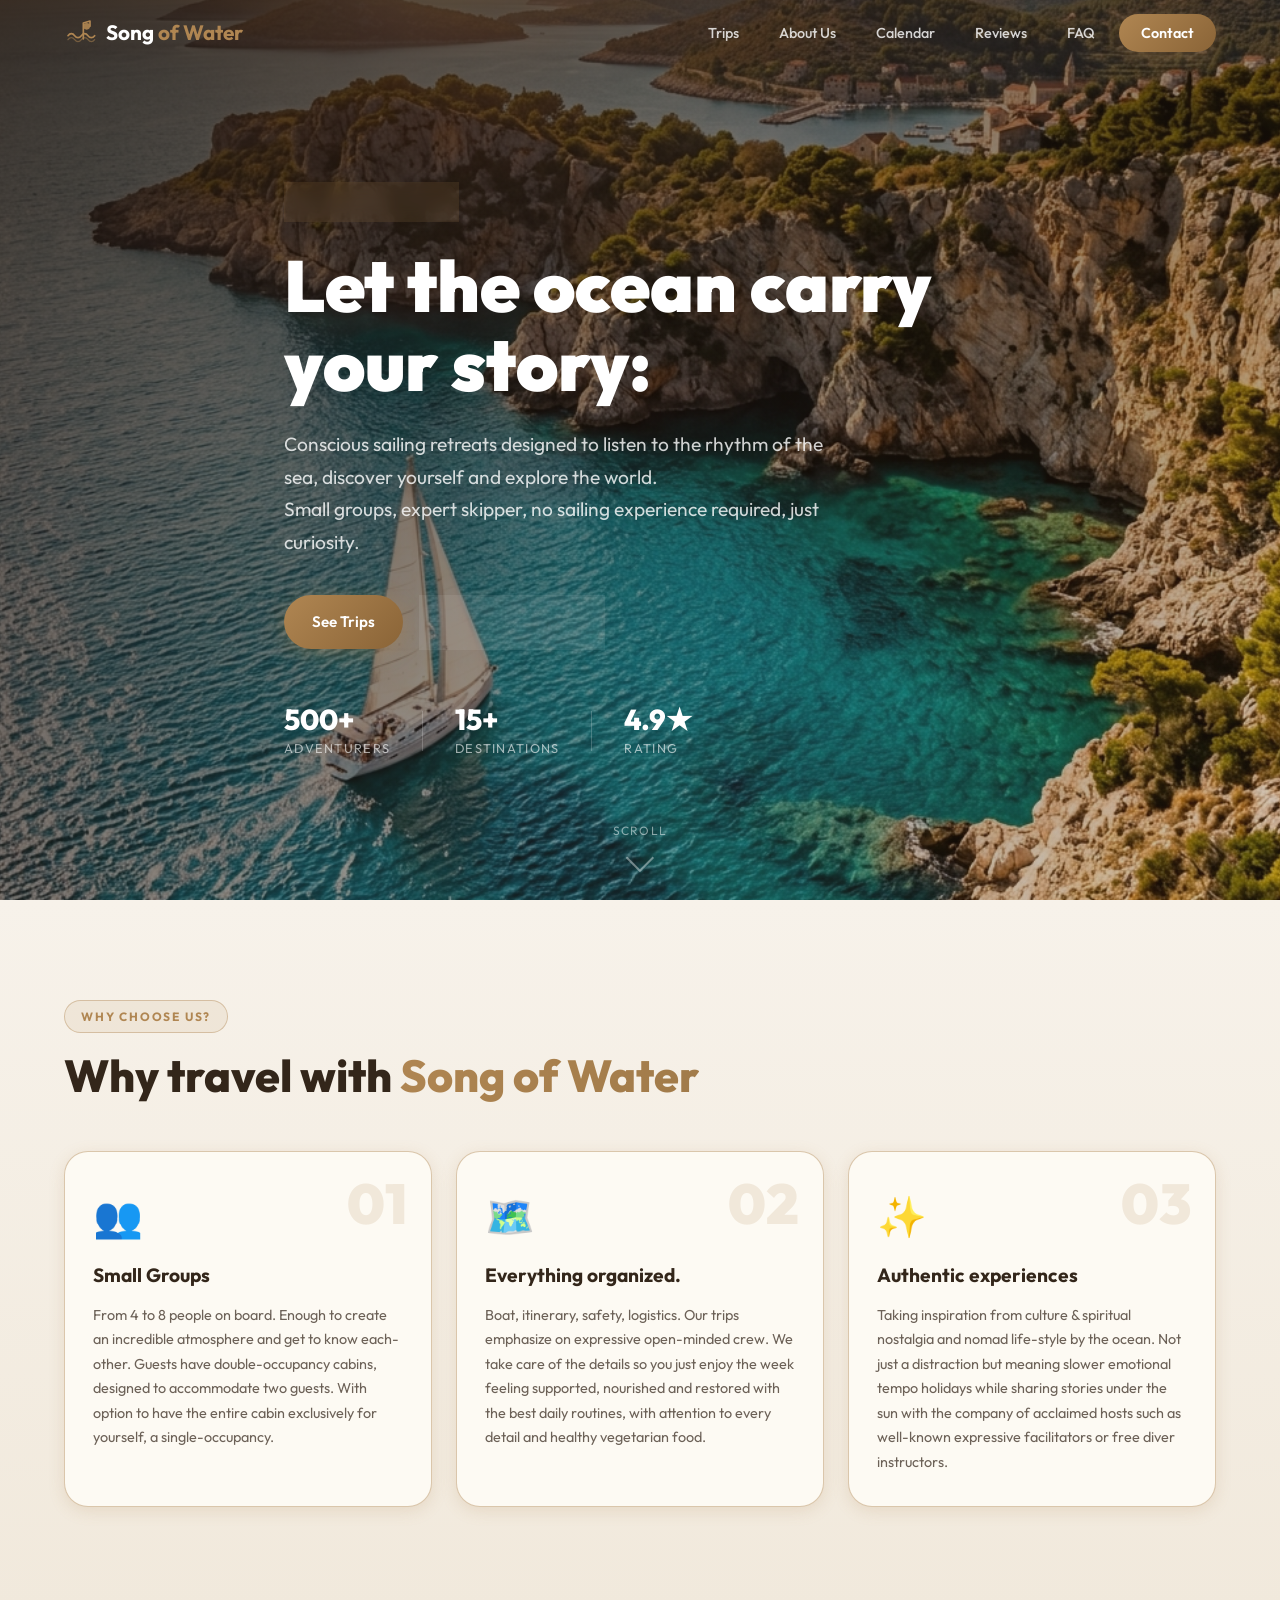
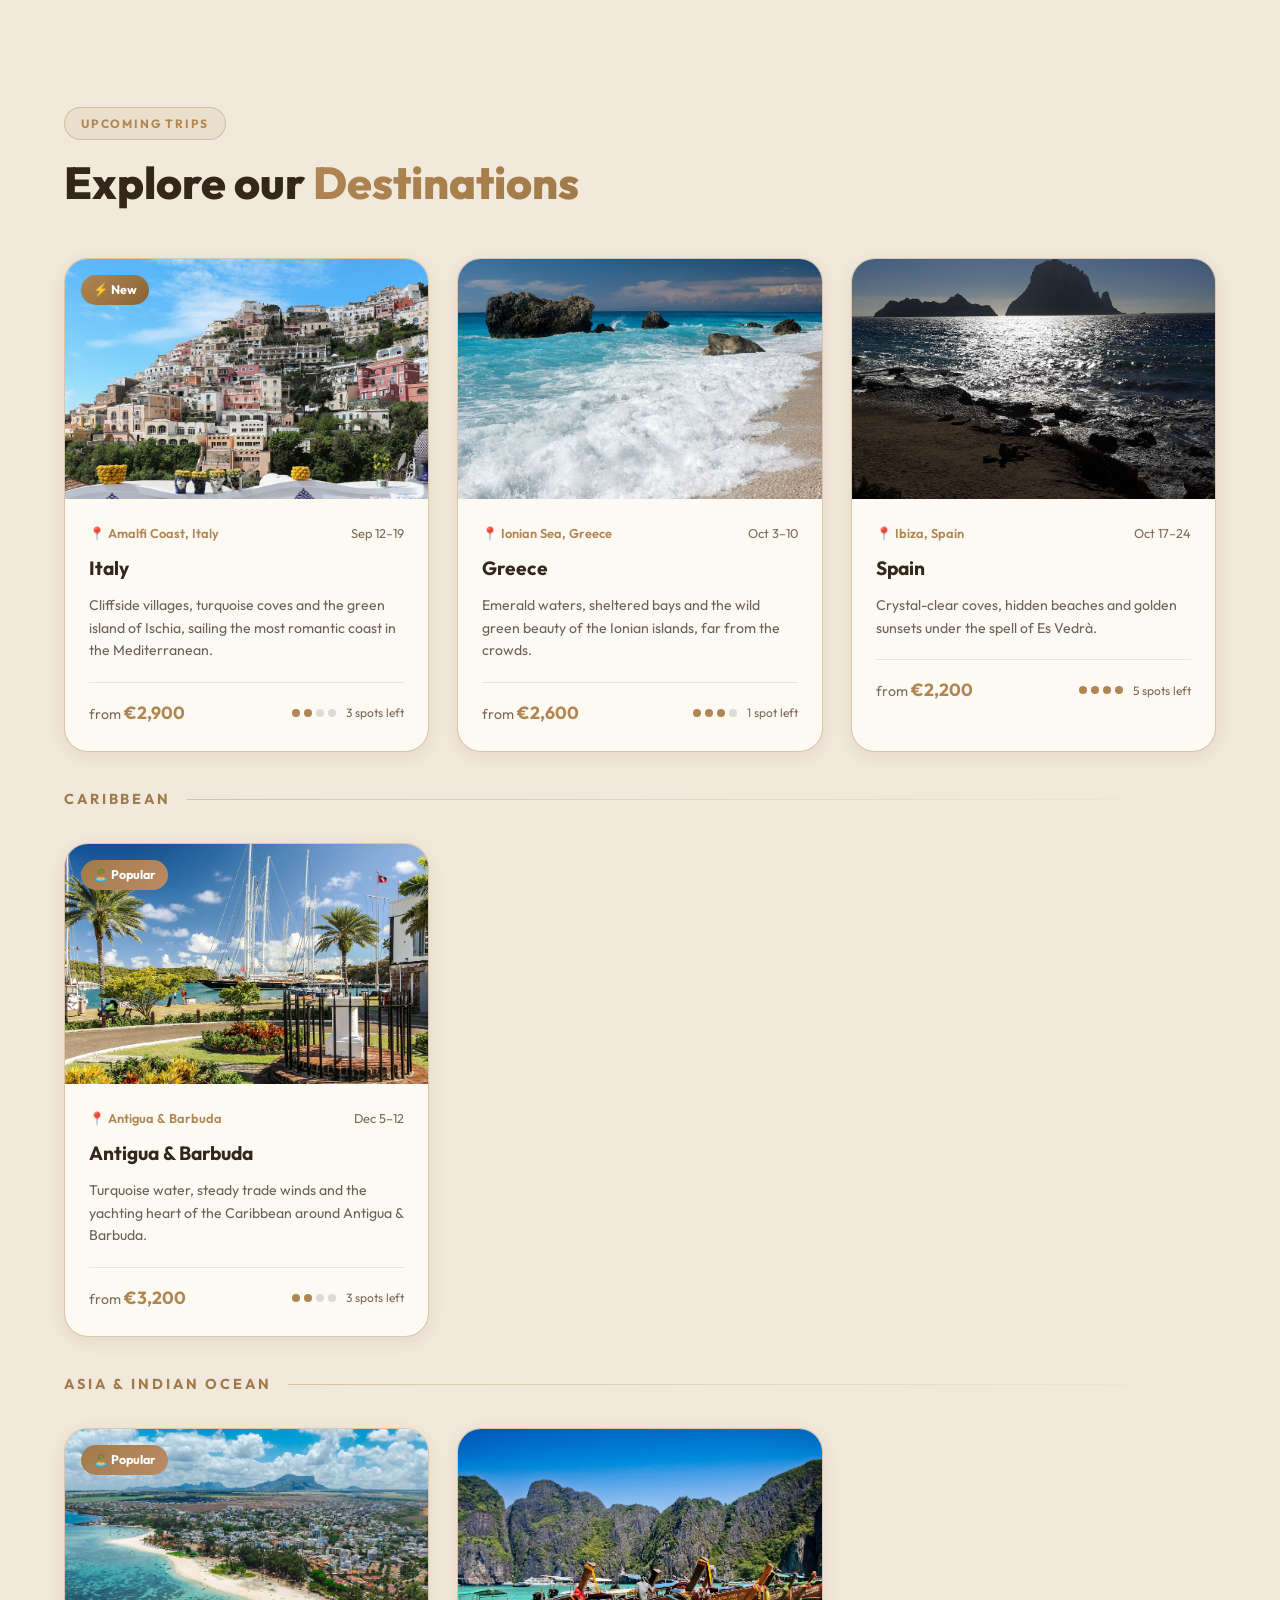
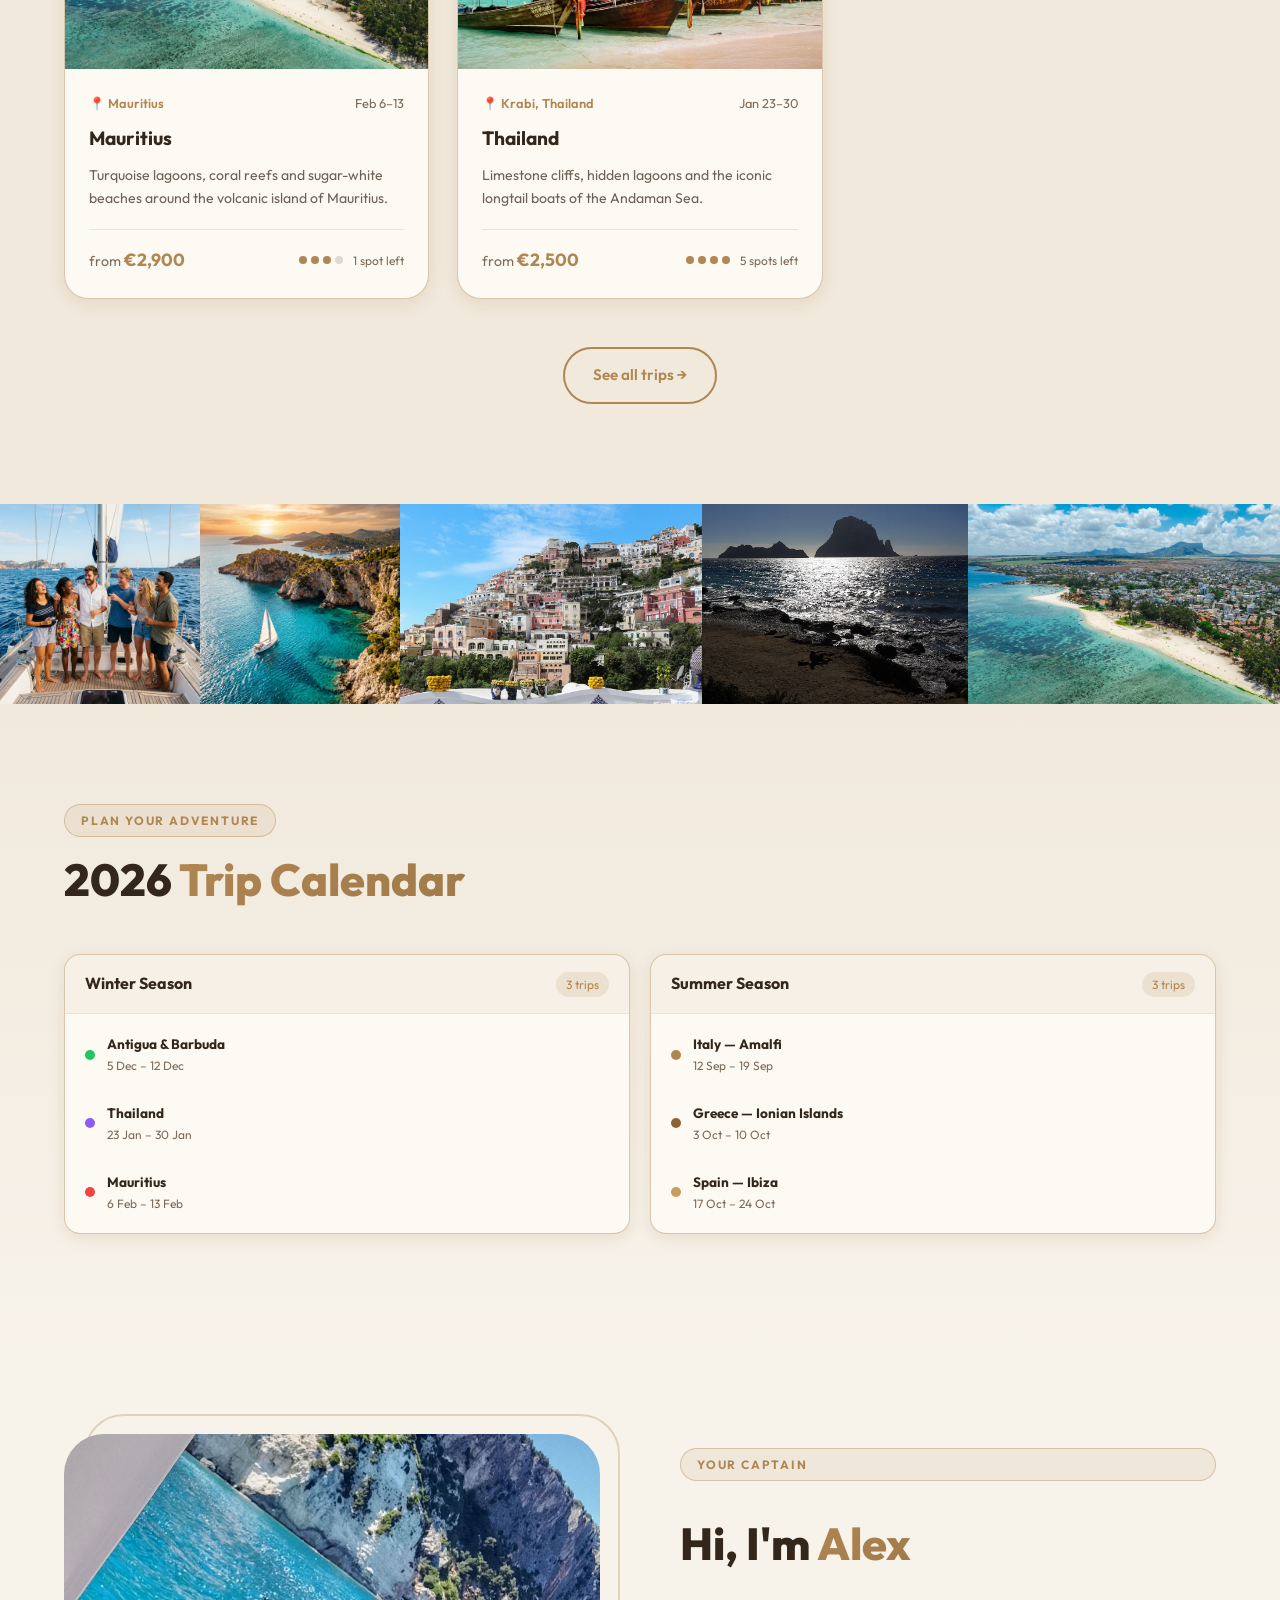
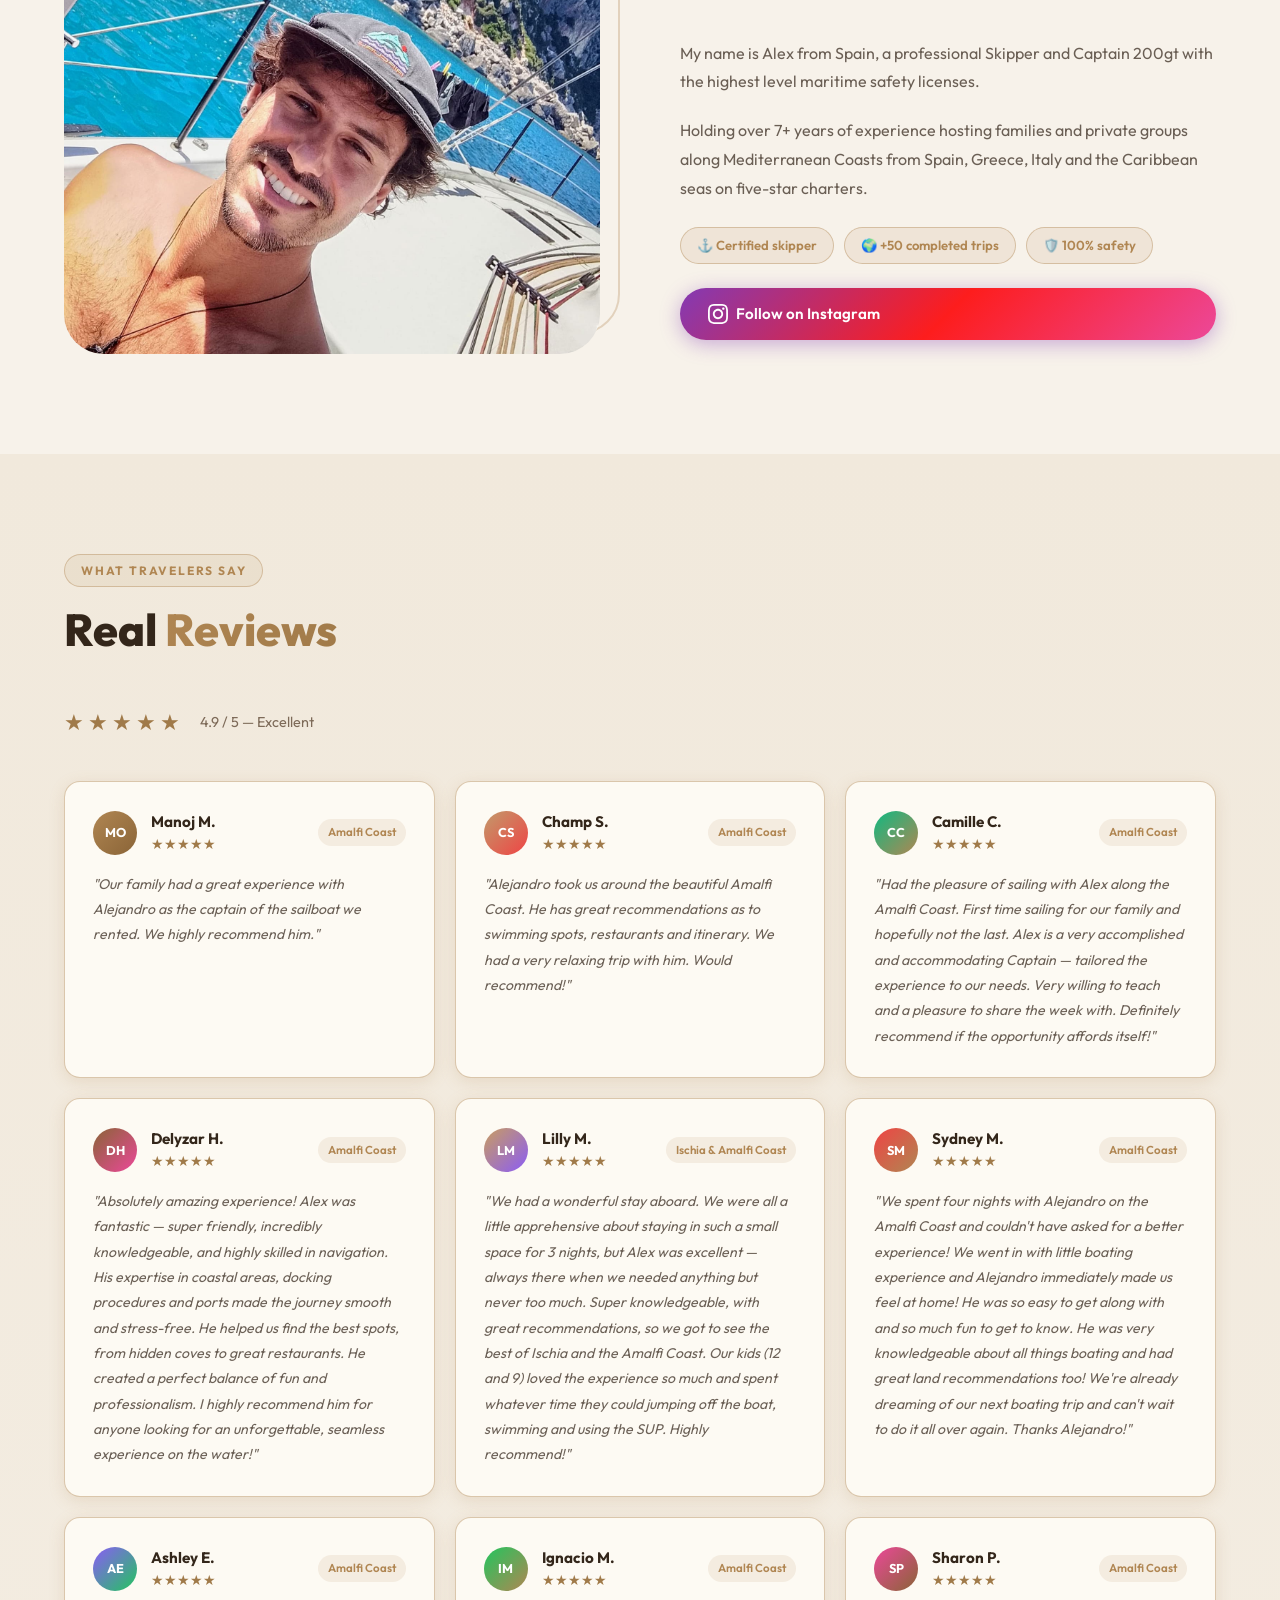
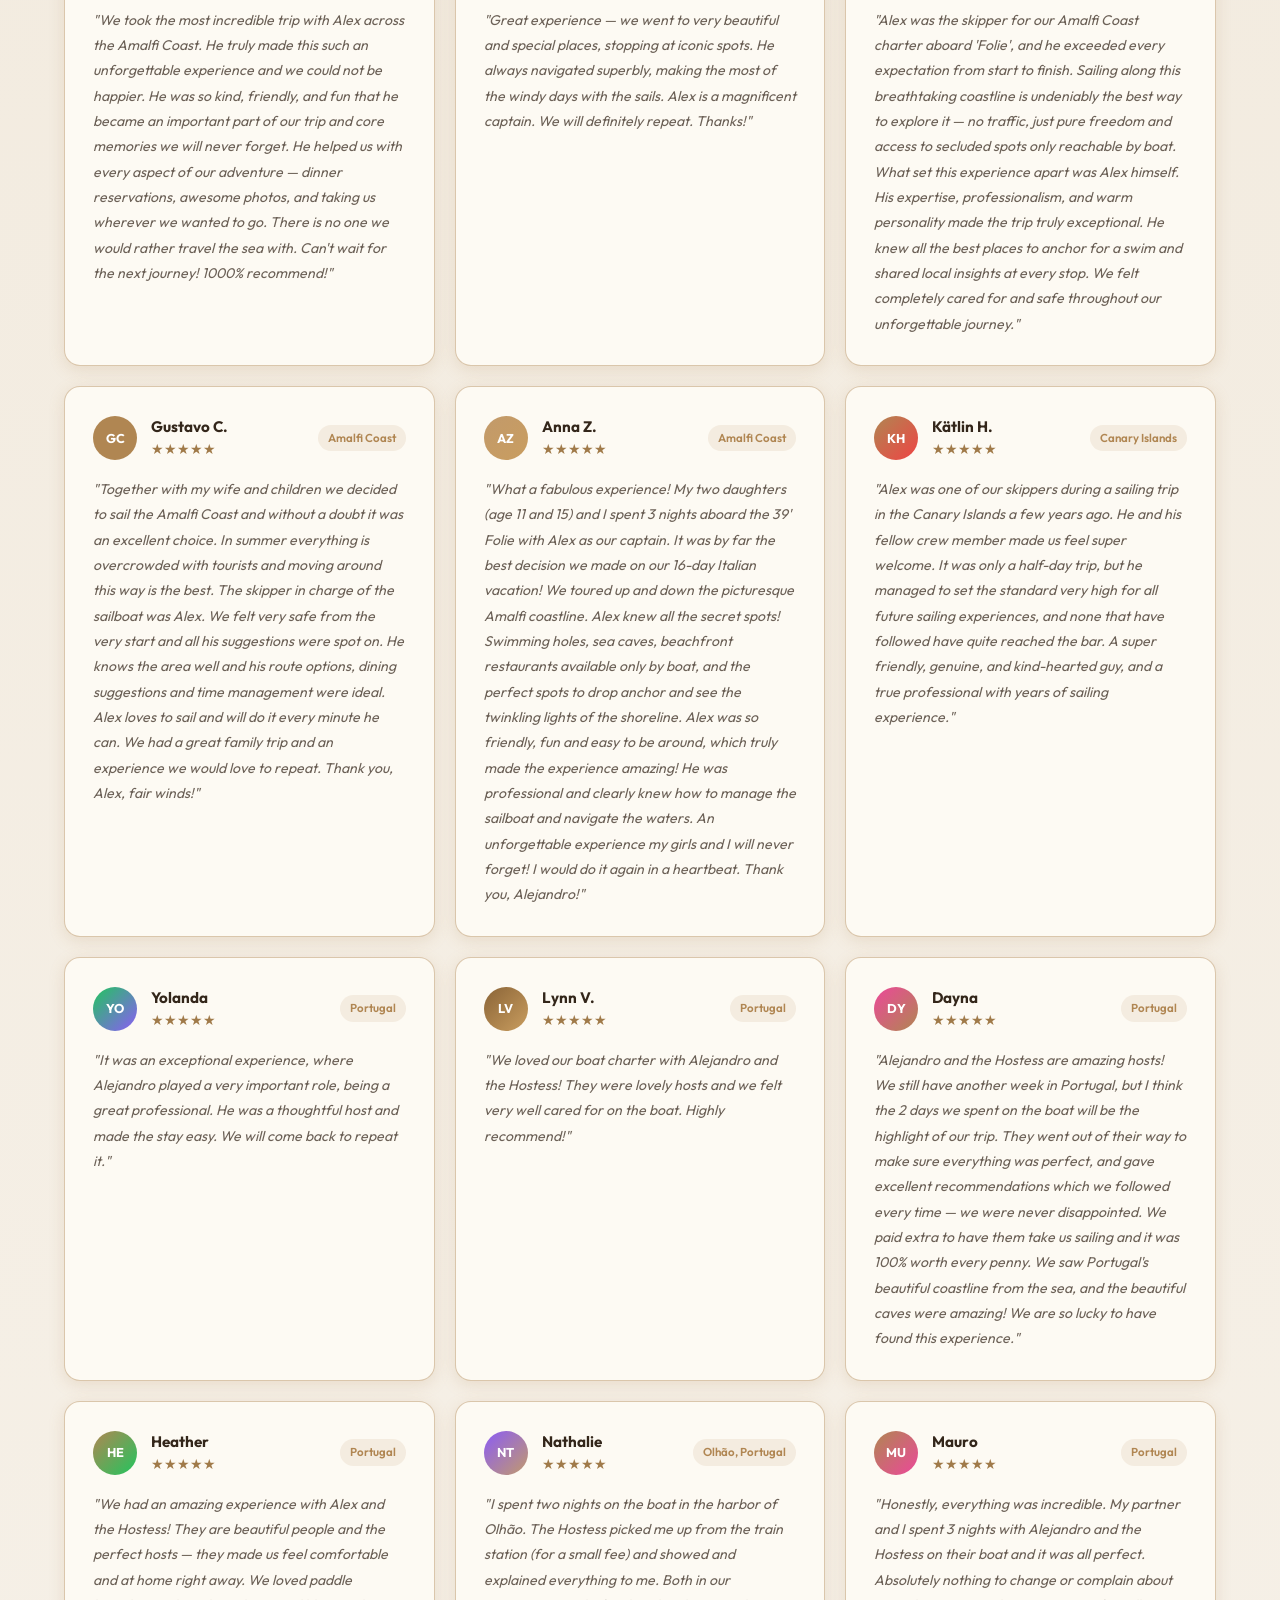
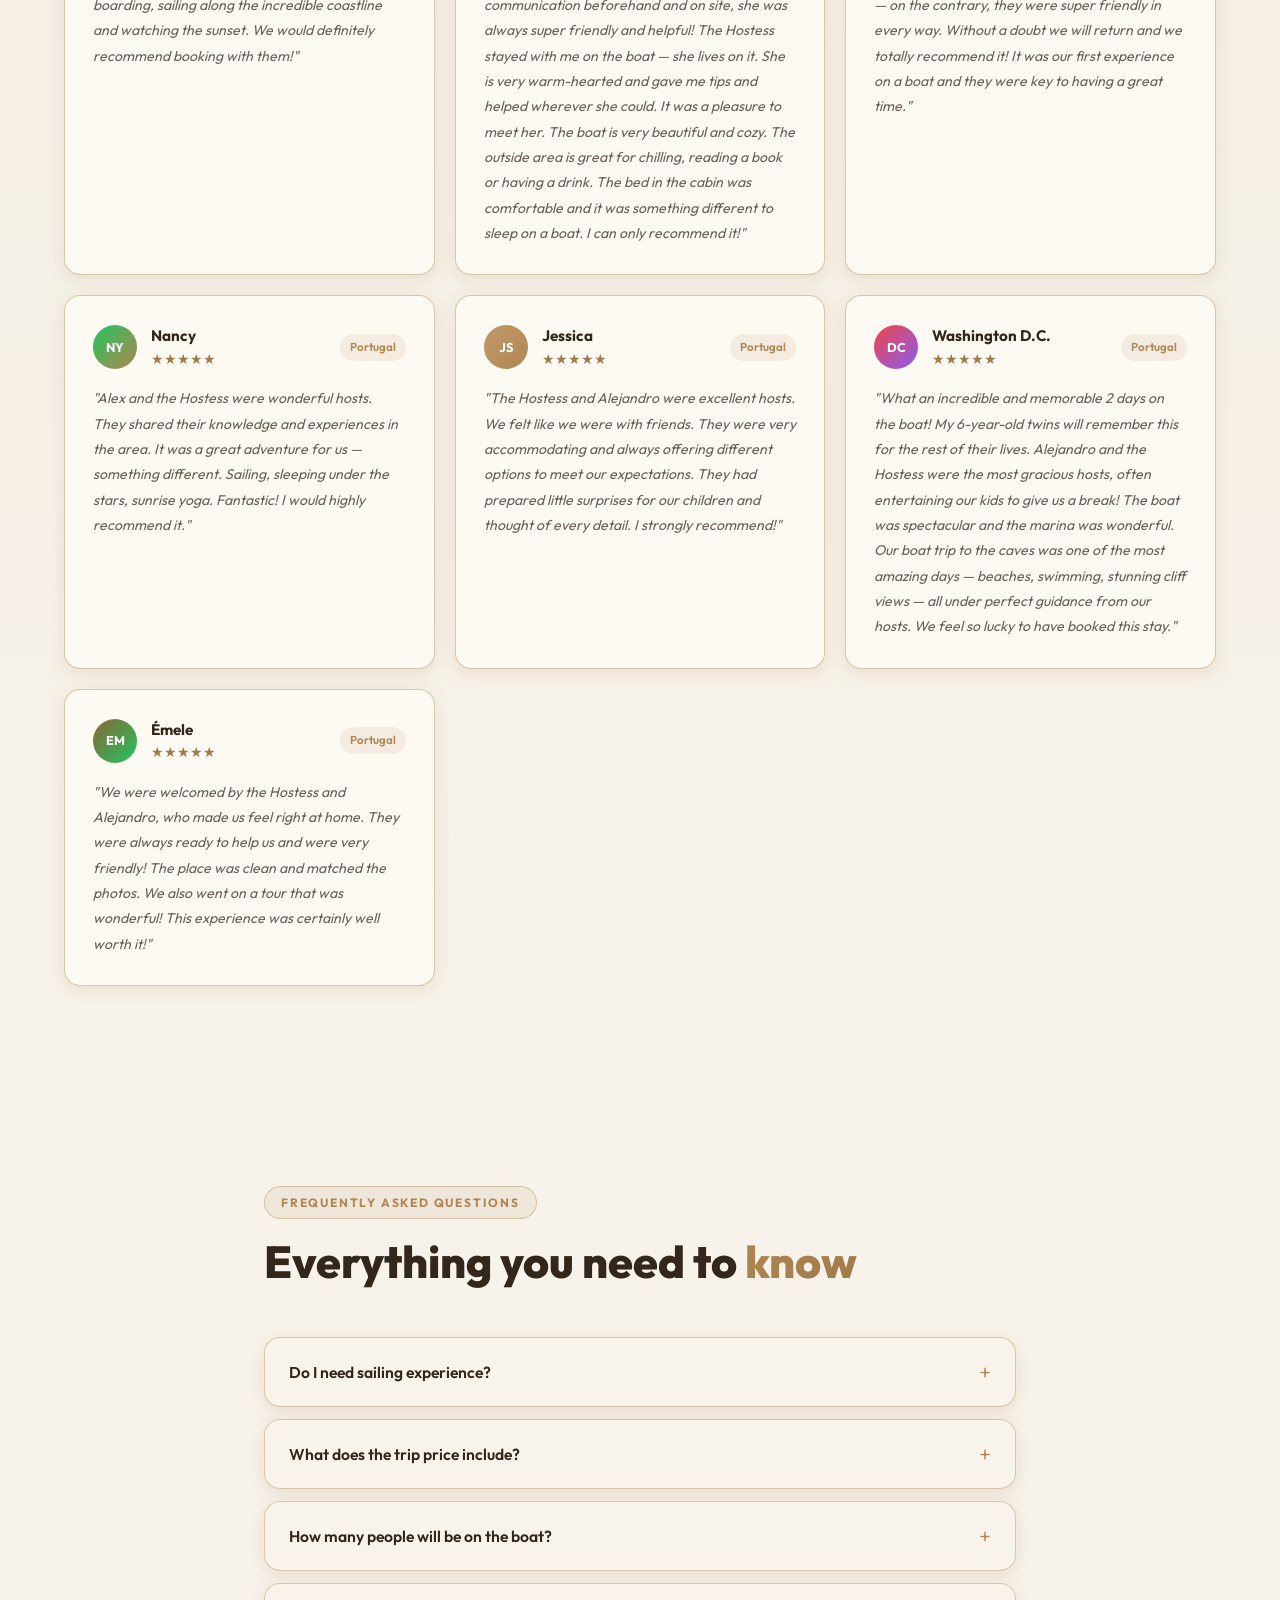
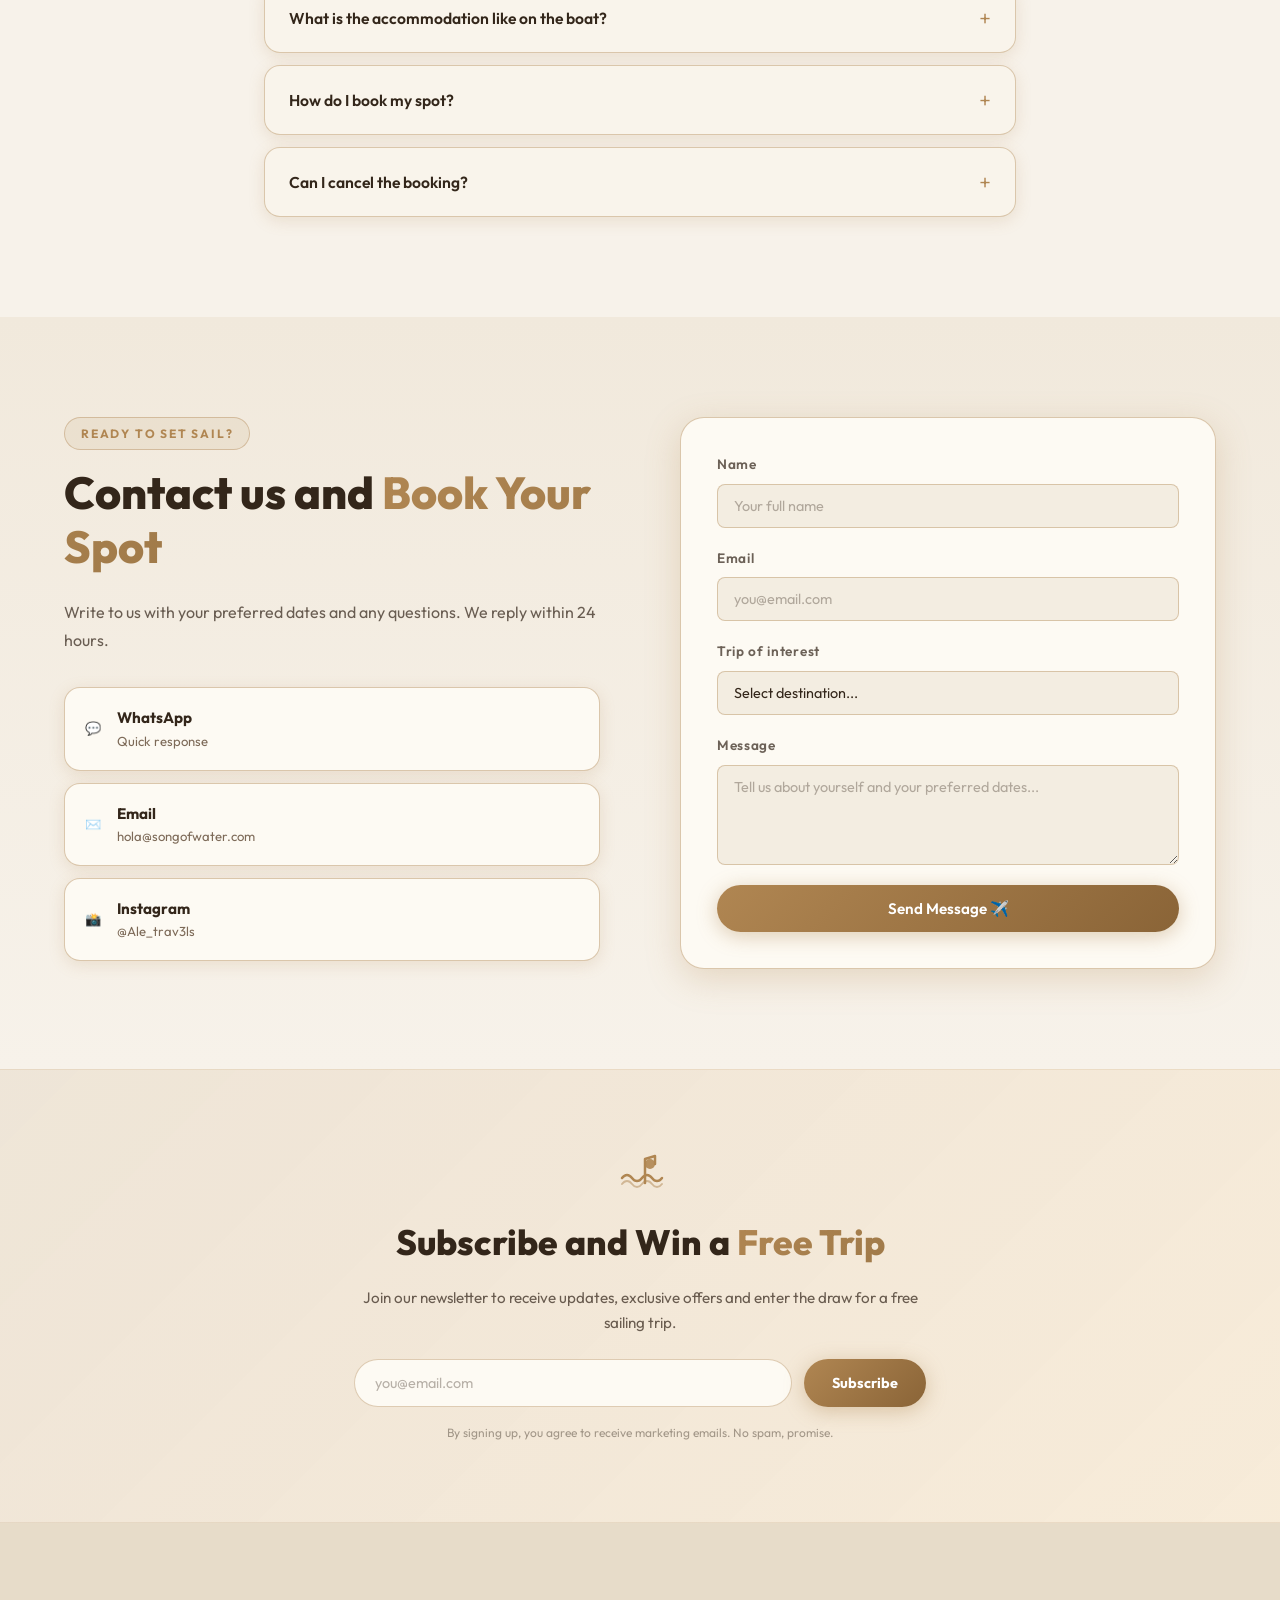
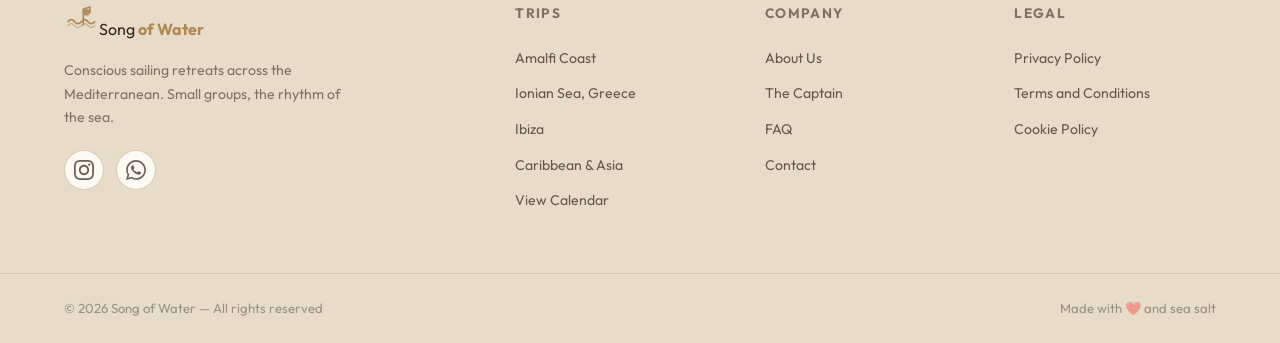
==== commit e7a18a46: "Warm muted palette, trip cards prefill the contact form destination" ====
--- a/index.html
+++ b/index.html
@@ -335,17 +335,17 @@
           </div>
           <div class="cal-trips">
             <a href="#contact" class="cal-trip" id="cal-trip-4">
-              <span class="cal-dot" style="background:#0ea5e9"></span>
+              <span class="cal-dot" style="background:#b08652"></span>
               <div><strong>Italy — Amalfi</strong><span>12 Sep – 19 Sep</span></div>
               <span class="cal-arrow">→</span>
             </a>
             <a href="#contact" class="cal-trip" id="cal-trip-5">
-              <span class="cal-dot" style="background:#0369a1"></span>
+              <span class="cal-dot" style="background:#8a6437"></span>
               <div><strong>Greece — Ionian Islands</strong><span>3 Oct – 10 Oct</span></div>
               <span class="cal-arrow">→</span>
             </a>
             <a href="#contact" class="cal-trip" id="cal-trip-6">
-              <span class="cal-dot" style="background:#3b82f6"></span>
+              <span class="cal-dot" style="background:#c99d5f"></span>
               <div><strong>Spain — Ibiza</strong><span>17 Oct – 24 Oct</span></div>
               <span class="cal-arrow">→</span>
             </a>
@@ -394,7 +394,7 @@
       <div class="reviews-grid">
         <div class="review-card" id="review-1">
           <div class="review-header">
-            <div class="review-avatar" style="background: linear-gradient(135deg,#0ea5e9,#0369a1)">MO</div>
+            <div class="review-avatar" style="background: linear-gradient(135deg,#b08652,#8a6437)">MO</div>
             <div>
               <div class="review-name">Manoj M.</div>
               <div class="review-stars">★★★★★</div>
@@ -405,7 +405,7 @@
         </div>
         <div class="review-card" id="review-2">
           <div class="review-header">
-            <div class="review-avatar" style="background: linear-gradient(135deg,#38bdf8,#ef4444)">CS</div>
+            <div class="review-avatar" style="background: linear-gradient(135deg,#c29a6b,#ef4444)">CS</div>
             <div>
               <div class="review-name">Champ S.</div>
               <div class="review-stars">★★★★★</div>
@@ -416,7 +416,7 @@
         </div>
         <div class="review-card" id="review-3">
           <div class="review-header">
-            <div class="review-avatar" style="background: linear-gradient(135deg,#10b981,#0ea5e9)">CC</div>
+            <div class="review-avatar" style="background: linear-gradient(135deg,#10b981,#b08652)">CC</div>
             <div>
               <div class="review-name">Camille C.</div>
               <div class="review-stars">★★★★★</div>
@@ -427,7 +427,7 @@
         </div>
         <div class="review-card" id="review-4">
           <div class="review-header">
-            <div class="review-avatar" style="background: linear-gradient(135deg,#0369a1,#ec4899)">DH</div>
+            <div class="review-avatar" style="background: linear-gradient(135deg,#8a6437,#ec4899)">DH</div>
             <div>
               <div class="review-name">Delyzar H.</div>
               <div class="review-stars">★★★★★</div>
@@ -438,7 +438,7 @@
         </div>
         <div class="review-card" id="review-5">
           <div class="review-header">
-            <div class="review-avatar" style="background: linear-gradient(135deg,#3b82f6,#8b5cf6)">LM</div>
+            <div class="review-avatar" style="background: linear-gradient(135deg,#c99d5f,#8b5cf6)">LM</div>
             <div>
               <div class="review-name">Lilly M.</div>
               <div class="review-stars">★★★★★</div>
@@ -449,7 +449,7 @@
         </div>
         <div class="review-card" id="review-6">
           <div class="review-header">
-            <div class="review-avatar" style="background: linear-gradient(135deg,#ef4444,#0ea5e9)">SM</div>
+            <div class="review-avatar" style="background: linear-gradient(135deg,#ef4444,#b08652)">SM</div>
             <div>
               <div class="review-name">Sydney M.</div>
               <div class="review-stars">★★★★★</div>
@@ -471,7 +471,7 @@
         </div>
         <div class="review-card" id="review-8">
           <div class="review-header">
-            <div class="review-avatar" style="background: linear-gradient(135deg,#22c55e,#0ea5e9)">IM</div>
+            <div class="review-avatar" style="background: linear-gradient(135deg,#22c55e,#b08652)">IM</div>
             <div>
               <div class="review-name">Ignacio M.</div>
               <div class="review-stars">★★★★★</div>
@@ -482,7 +482,7 @@
         </div>
         <div class="review-card" id="review-9">
           <div class="review-header">
-            <div class="review-avatar" style="background: linear-gradient(135deg,#ec4899,#0369a1)">SP</div>
+            <div class="review-avatar" style="background: linear-gradient(135deg,#ec4899,#8a6437)">SP</div>
             <div>
               <div class="review-name">Sharon P.</div>
               <div class="review-stars">★★★★★</div>
@@ -493,7 +493,7 @@
         </div>
         <div class="review-card" id="review-10">
           <div class="review-header">
-            <div class="review-avatar" style="background: linear-gradient(135deg,#0ea5e9,#0ea5e9)">GC</div>
+            <div class="review-avatar" style="background: linear-gradient(135deg,#b08652,#b08652)">GC</div>
             <div>
               <div class="review-name">Gustavo C.</div>
               <div class="review-stars">★★★★★</div>
@@ -504,7 +504,7 @@
         </div>
         <div class="review-card" id="review-11">
           <div class="review-header">
-            <div class="review-avatar" style="background: linear-gradient(135deg,#38bdf8,#3b82f6)">AZ</div>
+            <div class="review-avatar" style="background: linear-gradient(135deg,#c29a6b,#c99d5f)">AZ</div>
             <div>
               <div class="review-name">Anna Z.</div>
               <div class="review-stars">★★★★★</div>
@@ -515,7 +515,7 @@
         </div>
         <div class="review-card" id="review-12">
           <div class="review-header">
-            <div class="review-avatar" style="background: linear-gradient(135deg,#0ea5e9,#ef4444)">KH</div>
+            <div class="review-avatar" style="background: linear-gradient(135deg,#b08652,#ef4444)">KH</div>
             <div>
               <div class="review-name">Kätlin H.</div>
               <div class="review-stars">★★★★★</div>
@@ -537,7 +537,7 @@
         </div>
         <div class="review-card" id="review-14">
           <div class="review-header">
-            <div class="review-avatar" style="background: linear-gradient(135deg,#0369a1,#3b82f6)">LV</div>
+            <div class="review-avatar" style="background: linear-gradient(135deg,#8a6437,#c99d5f)">LV</div>
             <div>
               <div class="review-name">Lynn V.</div>
               <div class="review-stars">★★★★★</div>
@@ -548,7 +548,7 @@
         </div>
         <div class="review-card" id="review-15">
           <div class="review-header">
-            <div class="review-avatar" style="background: linear-gradient(135deg,#ec4899,#0ea5e9)">DY</div>
+            <div class="review-avatar" style="background: linear-gradient(135deg,#ec4899,#b08652)">DY</div>
             <div>
               <div class="review-name">Dayna</div>
               <div class="review-stars">★★★★★</div>
@@ -559,7 +559,7 @@
         </div>
         <div class="review-card" id="review-16">
           <div class="review-header">
-            <div class="review-avatar" style="background: linear-gradient(135deg,#0ea5e9,#22c55e)">HE</div>
+            <div class="review-avatar" style="background: linear-gradient(135deg,#b08652,#22c55e)">HE</div>
             <div>
               <div class="review-name">Heather</div>
               <div class="review-stars">★★★★★</div>
@@ -570,7 +570,7 @@
         </div>
         <div class="review-card" id="review-17">
           <div class="review-header">
-            <div class="review-avatar" style="background: linear-gradient(135deg,#8b5cf6,#38bdf8)">NT</div>
+            <div class="review-avatar" style="background: linear-gradient(135deg,#8b5cf6,#c29a6b)">NT</div>
             <div>
               <div class="review-name">Nathalie</div>
               <div class="review-stars">★★★★★</div>
@@ -581,7 +581,7 @@
         </div>
         <div class="review-card" id="review-18">
           <div class="review-header">
-            <div class="review-avatar" style="background: linear-gradient(135deg,#0ea5e9,#ec4899)">MU</div>
+            <div class="review-avatar" style="background: linear-gradient(135deg,#b08652,#ec4899)">MU</div>
             <div>
               <div class="review-name">Mauro</div>
               <div class="review-stars">★★★★★</div>
@@ -592,7 +592,7 @@
         </div>
         <div class="review-card" id="review-19">
           <div class="review-header">
-            <div class="review-avatar" style="background: linear-gradient(135deg,#22c55e,#0ea5e9)">NY</div>
+            <div class="review-avatar" style="background: linear-gradient(135deg,#22c55e,#b08652)">NY</div>
             <div>
               <div class="review-name">Nancy</div>
               <div class="review-stars">★★★★★</div>
@@ -603,7 +603,7 @@
         </div>
         <div class="review-card" id="review-20">
           <div class="review-header">
-            <div class="review-avatar" style="background: linear-gradient(135deg,#38bdf8,#0ea5e9)">JS</div>
+            <div class="review-avatar" style="background: linear-gradient(135deg,#c29a6b,#b08652)">JS</div>
             <div>
               <div class="review-name">Jessica</div>
               <div class="review-stars">★★★★★</div>
@@ -625,7 +625,7 @@
         </div>
         <div class="review-card" id="review-22">
           <div class="review-header">
-            <div class="review-avatar" style="background: linear-gradient(135deg,#0369a1,#22c55e)">EM</div>
+            <div class="review-avatar" style="background: linear-gradient(135deg,#8a6437,#22c55e)">EM</div>
             <div>
               <div class="review-name">Émele</div>
               <div class="review-stars">★★★★★</div>
--- a/styles.css
+++ b/styles.css
@@ -6,37 +6,37 @@
 *, *::before, *::after { box-sizing: border-box; margin: 0; padding: 0; }
 
 :root {
-  --ocean-deep:   #f4f7fb;
-  --ocean-mid:    #eaf0f6;
-  --ocean-light:  #dfe8f2;
-  --cyan:         #0ea5e9;
-  --cyan-light:   #38bdf8;
-  --gold:         #0284c7;
-  --gold-light:   #7dd3fc;
-  --coral:        #06b6d4;
+  --ocean-deep:   #f7f2ea;
+  --ocean-mid:    #f1e9dc;
+  --ocean-light:  #e7dcc9;
+  --cyan:         #b08652;
+  --cyan-light:   #c29a6b;
+  --gold:         #a07a49;
+  --gold-light:   #d4b484;
+  --coral:        #bd8b66;
   --white:        #ffffff;
-  --off-white:    #e8eef5;
-  --gray-100:     #e2e9f1;
-  --gray-300:     #8da0b3;
-  --gray-500:     #64748b;
-  --gray-700:     #475569;
-  --text-dark:    #0f172a;
-  --ink:          #0f172a;
-  --ink-muted:    rgba(15,23,42,0.72);
-  --ink-soft:     rgba(15,23,42,0.58);
-  --ink-faint:    rgba(15,23,42,0.42);
-  --card:         #ffffff;
-  --gradient-hero: linear-gradient(135deg, rgba(2,6,23,0.82) 0%, rgba(7,28,54,0.35) 100%);
-  --gradient-card: linear-gradient(180deg, transparent 40%, rgba(2,6,23,0.95) 100%);
+  --off-white:    #f3ede1;
+  --gray-100:     #eae0d0;
+  --gray-300:     #aa9480;
+  --gray-500:     #7d6a58;
+  --gray-700:     #57483a;
+  --text-dark:    #33261a;
+  --ink:          #33261a;
+  --ink-muted:    rgba(51,38,26,0.72);
+  --ink-soft:     rgba(51,38,26,0.58);
+  --ink-faint:    rgba(51,38,26,0.42);
+  --card:         #fdfaf3;
+  --gradient-hero: linear-gradient(135deg, rgba(24,16,10,0.82) 0%, rgba(80,55,30,0.22) 100%);
+  --gradient-card: linear-gradient(180deg, transparent 40%, rgba(24,16,10,0.95) 100%);
   --font-main:    'Outfit', sans-serif;
   --font-display: 'Playfair Display', serif;
   --radius-sm:    8px;
   --radius-md:    16px;
   --radius-lg:    24px;
   --radius-xl:    40px;
-  --shadow-sm:    0 4px 16px rgba(14,165,233,0.18);
-  --shadow-md:    0 10px 34px rgba(14,165,233,0.26);
-  --shadow-lg:    0 22px 64px rgba(14,165,233,0.34);
+  --shadow-sm:    0 4px 16px rgba(176,134,82,0.18);
+  --shadow-md:    0 10px 34px rgba(176,134,82,0.26);
+  --shadow-lg:    0 22px 64px rgba(176,134,82,0.34);
   --transition:   0.3s cubic-bezier(0.4,0,0.2,1);
 }
 
@@ -72,8 +72,8 @@
   letter-spacing: 0.15em;
   text-transform: uppercase;
   color: var(--cyan);
-  background: rgba(14,165,233,0.1);
-  border: 1px solid rgba(14,165,233,0.4);
+  background: rgba(176,134,82,0.1);
+  border: 1px solid rgba(176,134,82,0.4);
   padding: 6px 16px;
   border-radius: 999px;
   margin-bottom: 16px;
@@ -113,13 +113,13 @@
 }
 
 .btn-primary {
-  background: linear-gradient(135deg, var(--cyan), #0369a1);
+  background: linear-gradient(135deg, var(--cyan), #8a6437);
   color: var(--white);
-  box-shadow: 0 4px 20px rgba(14,165,233,0.4);
+  box-shadow: 0 4px 20px rgba(176,134,82,0.4);
 }
 .btn-primary:hover {
   transform: translateY(-2px);
-  box-shadow: 0 8px 30px rgba(14,165,233,0.55);
+  box-shadow: 0 8px 30px rgba(176,134,82,0.55);
 }
 
 .btn-ghost {
@@ -169,9 +169,9 @@
   transition: var(--transition);
 }
 .navbar.scrolled {
-  background: rgba(2,6,23,0.95);
+  background: rgba(24,16,10,0.95);
   backdrop-filter: blur(20px);
-  border-bottom: 1px solid rgba(14,165,233,0.15);
+  border-bottom: 1px solid rgba(176,134,82,0.15);
   padding: 12px 0;
   box-shadow: 0 4px 30px rgba(0,0,0,0.3);
 }
@@ -218,23 +218,23 @@
   transition: var(--transition);
 }
 .nav-link:hover {
-  background: rgba(14,165,233,0.1);
+  background: rgba(176,134,82,0.1);
   color: var(--cyan);
 }
 
 .nav-cta {
   padding: 10px 22px;
-  background: linear-gradient(135deg, var(--cyan), #0369a1);
+  background: linear-gradient(135deg, var(--cyan), #8a6437);
   color: var(--white);
   border-radius: 999px;
   font-weight: 600;
   font-size: 0.9rem;
   transition: var(--transition);
-  box-shadow: 0 4px 15px rgba(14,165,233,0.35);
+  box-shadow: 0 4px 15px rgba(176,134,82,0.35);
 }
 .nav-cta:hover {
   transform: translateY(-2px);
-  box-shadow: 0 6px 25px rgba(14,165,233,0.5);
+  box-shadow: 0 6px 25px rgba(176,134,82,0.5);
 }
 
 .burger-btn {
@@ -308,8 +308,8 @@
   display: inline-flex;
   align-items: center;
   gap: 8px;
-  background: rgba(14,165,233,0.15);
-  border: 1px solid rgba(14,165,233,0.4);
+  background: rgba(176,134,82,0.15);
+  border: 1px solid rgba(176,134,82,0.4);
   backdrop-filter: blur(8px);
   padding: 8px 20px;
   border-radius: 999px;
@@ -427,7 +427,7 @@
 
 .feature-card {
   background: var(--card);
-  border: 1px solid rgba(14,165,233,0.45);
+  border: 1px solid rgba(176,134,82,0.45);
   border-radius: var(--radius-lg);
   padding: 32px 28px;
   position: relative;
@@ -446,7 +446,7 @@
   transition: var(--transition);
 }
 .feature-card:hover {
-  border-color: rgba(14,165,233,0.6);
+  border-color: rgba(176,134,82,0.6);
   transform: translateY(-6px);
   box-shadow: var(--shadow-lg);
 }
@@ -459,7 +459,7 @@
   top: 24px; right: 24px;
   font-size: 3.5rem;
   font-weight: 900;
-  color: rgba(14,165,233,0.15);
+  color: rgba(176,134,82,0.15);
   line-height: 1;
 }
 
@@ -507,12 +507,12 @@
   content: "";
   flex: 1;
   height: 1px;
-  background: linear-gradient(90deg, rgba(14,165,233,0.4), transparent);
+  background: linear-gradient(90deg, rgba(176,134,82,0.4), transparent);
 }
 
 .trip-card {
   background: var(--card);
-  border: 1px solid rgba(14,165,233,0.45);
+  border: 1px solid rgba(176,134,82,0.45);
   border-radius: var(--radius-lg);
   overflow: hidden;
   transition: var(--transition);
@@ -521,7 +521,7 @@
 .trip-card:hover {
   transform: translateY(-8px);
   box-shadow: var(--shadow-lg);
-  border-color: rgba(14,165,233,0.6);
+  border-color: rgba(176,134,82,0.6);
 }
 
 .trip-card-img-wrap {
@@ -548,12 +548,12 @@
   font-weight: 700;
   z-index: 2;
 }
-.badge-new { background: linear-gradient(135deg, var(--cyan), #0369a1); }
+.badge-new { background: linear-gradient(135deg, var(--cyan), #8a6437); }
 
 .trip-overlay {
   position: absolute;
   inset: 0;
-  background: rgba(2,6,23,0.6);
+  background: rgba(24,16,10,0.6);
   display: flex;
   align-items: center;
   justify-content: center;
@@ -592,7 +592,7 @@
   justify-content: space-between;
   align-items: center;
   padding-top: 16px;
-  border-top: 1px solid rgba(15,23,42,0.1);
+  border-top: 1px solid rgba(51,38,26,0.1);
 }
 .trip-price { font-size: 0.88rem; color: var(--gray-500); }
 .trip-price strong { font-size: 1.1rem; color: var(--cyan); }
@@ -603,7 +603,7 @@
   border-radius: 50%;
   background: var(--cyan);
 }
-.spots-dot.empty { background: rgba(15,23,42,0.15); }
+.spots-dot.empty { background: rgba(51,38,26,0.15); }
 .spots-text { font-size: 0.75rem; color: var(--gray-500); margin-left: 6px; }
 
 .trips-cta { text-align: center; }
@@ -643,14 +643,14 @@
 
 .cal-month {
   background: var(--card);
-  border: 1px solid rgba(14,165,233,0.45);
+  border: 1px solid rgba(176,134,82,0.45);
   border-radius: var(--radius-md);
   overflow: hidden;
   transition: var(--transition);
   box-shadow: var(--shadow-sm);
 }
 .cal-month:hover {
-  border-color: rgba(14,165,233,0.6);
+  border-color: rgba(176,134,82,0.6);
   transform: translateY(-4px);
   box-shadow: var(--shadow-md);
 }
@@ -660,8 +660,8 @@
   justify-content: space-between;
   align-items: center;
   padding: 16px 20px;
-  background: rgba(14,165,233,0.08);
-  border-bottom: 1px solid rgba(14,165,233,0.12);
+  background: rgba(176,134,82,0.08);
+  border-bottom: 1px solid rgba(176,134,82,0.12);
 }
 .cal-month-name {
   font-weight: 700;
@@ -671,7 +671,7 @@
 .cal-month-count {
   font-size: 0.75rem;
   color: var(--cyan);
-  background: rgba(14,165,233,0.15);
+  background: rgba(176,134,82,0.15);
   padding: 3px 10px;
   border-radius: 999px;
 }
@@ -688,7 +688,7 @@
   cursor: pointer;
 }
 .cal-trip:hover {
-  background: rgba(14,165,233,0.08);
+  background: rgba(176,134,82,0.08);
 }
 .cal-dot {
   width: 10px; height: 10px;
@@ -736,7 +736,7 @@
   position: absolute;
   top: -20px; right: -20px;
   bottom: 20px; left: 20px;
-  border: 2px solid rgba(14,165,233,0.3);
+  border: 2px solid rgba(176,134,82,0.3);
   border-radius: var(--radius-xl);
   z-index: 0;
 }
@@ -757,8 +757,8 @@
   margin: 4px 0;
 }
 .badge {
-  background: rgba(14,165,233,0.12);
-  border: 1px solid rgba(14,165,233,0.4);
+  background: rgba(176,134,82,0.12);
+  border: 1px solid rgba(176,134,82,0.4);
   color: var(--cyan);
   padding: 7px 16px;
   border-radius: 999px;
@@ -791,17 +791,17 @@
 
 .review-card {
   background: var(--card);
-  border: 1px solid rgba(14,165,233,0.45);
+  border: 1px solid rgba(176,134,82,0.45);
   border-radius: var(--radius-md);
   padding: 28px;
   transition: var(--transition);
   box-shadow: var(--shadow-sm);
 }
 .review-card:hover {
-  border-color: rgba(14,165,233,0.6);
+  border-color: rgba(176,134,82,0.6);
   transform: translateY(-4px);
   box-shadow: var(--shadow-md);
-  background: rgba(14,165,233,0.04);
+  background: rgba(176,134,82,0.04);
 }
 
 .review-header {
@@ -827,7 +827,7 @@
 .review-trip-tag {
   margin-left: auto;
   font-size: 0.72rem;
-  background: rgba(14,165,233,0.12);
+  background: rgba(176,134,82,0.12);
   color: var(--cyan);
   padding: 4px 10px;
   border-radius: 999px;
@@ -855,15 +855,15 @@
 .faq-list { display: flex; flex-direction: column; gap: 12px; }
 
 .faq-item {
-  border: 1px solid rgba(14,165,233,0.45);
+  border: 1px solid rgba(176,134,82,0.45);
   border-radius: var(--radius-md);
   overflow: hidden;
   transition: var(--transition);
   background: var(--card);
   box-shadow: var(--shadow-sm);
 }
-.faq-item:hover { border-color: rgba(14,165,233,0.6); }
-.faq-item.open { border-color: rgba(14,165,233,0.6); }
+.faq-item:hover { border-color: rgba(176,134,82,0.6); }
+.faq-item.open { border-color: rgba(176,134,82,0.6); }
 
 .faq-question {
   display: flex;
@@ -871,7 +871,7 @@
   align-items: center;
   width: 100%;
   padding: 20px 24px;
-  background: rgba(14,165,233,0.05);
+  background: rgba(176,134,82,0.05);
   border: none;
   color: var(--ink);
   font-family: var(--font-main);
@@ -881,8 +881,8 @@
   text-align: left;
   transition: var(--transition);
 }
-.faq-question:hover { background: rgba(14,165,233,0.06); }
-.faq-item.open .faq-question { background: rgba(14,165,233,0.08); color: var(--cyan); }
+.faq-question:hover { background: rgba(176,134,82,0.06); }
+.faq-item.open .faq-question { background: rgba(176,134,82,0.08); color: var(--cyan); }
 
 .faq-icon {
   font-size: 1.4rem;
@@ -936,15 +936,15 @@
   align-items: center;
   gap: 16px;
   padding: 18px 20px;
-  border: 1px solid rgba(14,165,233,0.45);
+  border: 1px solid rgba(176,134,82,0.45);
   border-radius: var(--radius-md);
   background: var(--card);
   transition: var(--transition);
   box-shadow: var(--shadow-sm);
 }
 .contact-method:hover {
-  border-color: rgba(14,165,233,0.6);
-  background: rgba(14,165,233,0.06);
+  border-color: rgba(176,134,82,0.6);
+  background: rgba(176,134,82,0.06);
   transform: translateX(6px);
 }
 
@@ -955,7 +955,7 @@
 
 .contact-form {
   background: var(--card);
-  border: 1px solid rgba(14,165,233,0.45);
+  border: 1px solid rgba(176,134,82,0.45);
   border-radius: var(--radius-lg);
   padding: 36px;
   display: flex;
@@ -977,7 +977,7 @@
 .form-group select,
 .form-group textarea {
   background: var(--off-white);
-  border: 1px solid rgba(14,165,233,0.4);
+  border: 1px solid rgba(176,134,82,0.4);
   border-radius: var(--radius-sm);
   padding: 12px 16px;
   color: var(--ink);
@@ -988,13 +988,13 @@
   -webkit-appearance: none;
 }
 .form-group input::placeholder,
-.form-group textarea::placeholder { color: rgba(15,23,42,0.35); }
+.form-group textarea::placeholder { color: rgba(51,38,26,0.35); }
 .form-group input:focus,
 .form-group select:focus,
 .form-group textarea:focus {
   border-color: var(--cyan);
-  background: rgba(14,165,233,0.06);
-  box-shadow: 0 0 0 3px rgba(14,165,233,0.1);
+  background: rgba(176,134,82,0.06);
+  box-shadow: 0 0 0 3px rgba(176,134,82,0.1);
 }
 .form-group select option { background: var(--card); color: var(--ink); }
 .form-group textarea { resize: vertical; min-height: 100px; }
@@ -1015,9 +1015,9 @@
    ============================================= */
 .newsletter-section {
   padding: 80px 0;
-  background: linear-gradient(135deg, rgba(14,165,233,0.12) 0%, rgba(245,158,11,0.08) 100%);
-  border-top: 1px solid rgba(14,165,233,0.15);
-  border-bottom: 1px solid rgba(14,165,233,0.15);
+  background: linear-gradient(135deg, rgba(176,134,82,0.12) 0%, rgba(245,158,11,0.08) 100%);
+  border-top: 1px solid rgba(176,134,82,0.15);
+  border-bottom: 1px solid rgba(176,134,82,0.15);
 }
 
 .newsletter-container {
@@ -1057,7 +1057,7 @@
 .newsletter-form input {
   flex: 1;
   background: var(--card);
-  border: 1px solid rgba(14,165,233,0.4);
+  border: 1px solid rgba(176,134,82,0.4);
   border-radius: 999px;
   padding: 14px 20px;
   color: var(--ink);
@@ -1068,12 +1068,12 @@
 }
 .newsletter-form input:focus {
   border-color: var(--cyan);
-  box-shadow: 0 0 0 3px rgba(14,165,233,0.1);
-}
-.newsletter-form input::placeholder { color: rgba(15,23,42,0.35); }
+  box-shadow: 0 0 0 3px rgba(176,134,82,0.1);
+}
+.newsletter-form input::placeholder { color: rgba(51,38,26,0.35); }
 
 .newsletter-form button {
-  background: linear-gradient(135deg, var(--cyan), #0369a1);
+  background: linear-gradient(135deg, var(--cyan), #8a6437);
   color: var(--white);
   border: none;
   border-radius: 999px;
@@ -1083,12 +1083,12 @@
   font-size: 0.9rem;
   cursor: pointer;
   transition: var(--transition);
-  box-shadow: 0 4px 20px rgba(14,165,233,0.4);
+  box-shadow: 0 4px 20px rgba(176,134,82,0.4);
   white-space: nowrap;
 }
 .newsletter-form button:hover {
   transform: translateY(-2px);
-  box-shadow: 0 8px 30px rgba(14,165,233,0.55);
+  box-shadow: 0 8px 30px rgba(176,134,82,0.55);
 }
 
 .newsletter-success {
@@ -1134,7 +1134,7 @@
   width: 40px; height: 40px;
   border-radius: 50%;
   background: var(--card);
-  border: 1px solid rgba(14,165,233,0.4);
+  border: 1px solid rgba(176,134,82,0.4);
   display: flex;
   align-items: center;
   justify-content: center;
@@ -1142,7 +1142,7 @@
   transition: var(--transition);
 }
 .social-link:hover {
-  background: rgba(14,165,233,0.15);
+  background: rgba(176,134,82,0.15);
   border-color: var(--cyan);
   color: var(--cyan);
   transform: translateY(-3px);
@@ -1165,7 +1165,7 @@
 .footer-links a:hover { color: var(--cyan); padding-left: 4px; }
 
 .footer-bottom {
-  border-top: 1px solid rgba(15,23,42,0.1);
+  border-top: 1px solid rgba(51,38,26,0.1);
   padding: 24px 0;
 }
 .footer-bottom .container {
@@ -1183,7 +1183,7 @@
   position: fixed;
   bottom: 32px; right: 32px;
   width: 48px; height: 48px;
-  background: linear-gradient(135deg, var(--cyan), #0369a1);
+  background: linear-gradient(135deg, var(--cyan), #8a6437);
   color: white;
   border: none;
   border-radius: 50%;
@@ -1192,7 +1192,7 @@
   opacity: 0;
   transform: translateY(20px);
   transition: var(--transition);
-  box-shadow: 0 4px 20px rgba(14,165,233,0.4);
+  box-shadow: 0 4px 20px rgba(176,134,82,0.4);
   z-index: 900;
 }
 .back-to-top.visible {
@@ -1201,7 +1201,7 @@
 }
 .back-to-top:hover {
   transform: translateY(-4px);
-  box-shadow: 0 8px 30px rgba(14,165,233,0.6);
+  box-shadow: 0 8px 30px rgba(176,134,82,0.6);
 }
 
 /* =============================================
@@ -1237,7 +1237,7 @@
 }
 
 @media (max-width: 768px) {
-  .nav-links { display: none; position: fixed; top: 0; right: 0; bottom: 0; width: 280px; background: rgba(2,6,23,0.98); backdrop-filter: blur(20px); flex-direction: column; justify-content: center; align-items: flex-start; padding: 80px 32px; gap: 16px; transform: translateX(100%); transition: var(--transition); z-index: 999; border-left: 1px solid rgba(14,165,233,0.2); }
+  .nav-links { display: none; position: fixed; top: 0; right: 0; bottom: 0; width: 280px; background: rgba(24,16,10,0.98); backdrop-filter: blur(20px); flex-direction: column; justify-content: center; align-items: flex-start; padding: 80px 32px; gap: 16px; transform: translateX(100%); transition: var(--transition); z-index: 999; border-left: 1px solid rgba(176,134,82,0.2); }
   .nav-links.open { display: flex; transform: translateX(0); }
   .nav-link { font-size: 1.1rem; color: var(--white); padding: 10px 0; min-height: 44px; }
   .nav-cta { margin-top: 16px; }
@@ -1253,7 +1253,7 @@
   .features-grid { grid-template-columns: 1fr 1fr; }
   .footer-grid { grid-template-columns: 1fr; }
 
-  .trip-overlay { opacity: 1; background: rgba(2,6,23,0.15); }
+  .trip-overlay { opacity: 1; background: rgba(24,16,10,0.15); }
   .trip-card-img-wrap { height: 200px; }
   .trip-meta { flex-wrap: wrap; gap: 4px 8px; }
   .trip-footer { flex-wrap: wrap; gap: 12px; }
